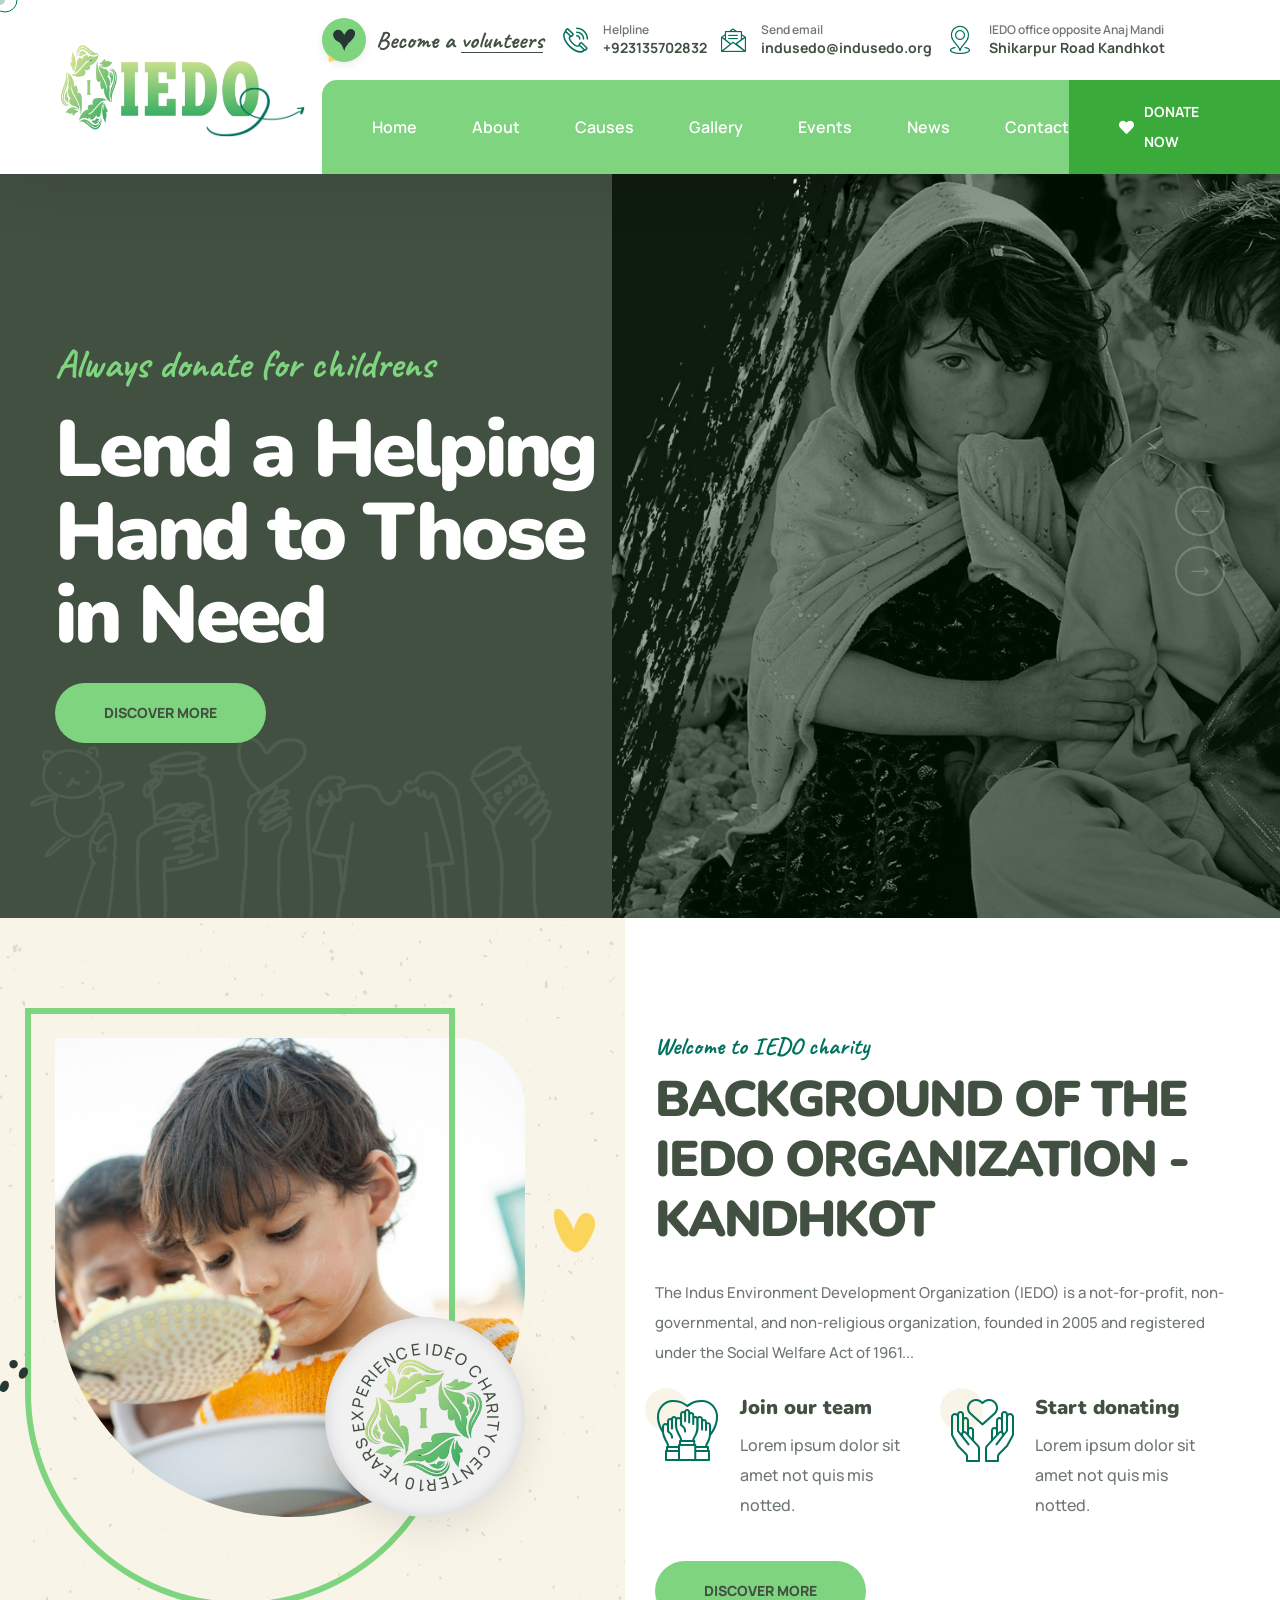
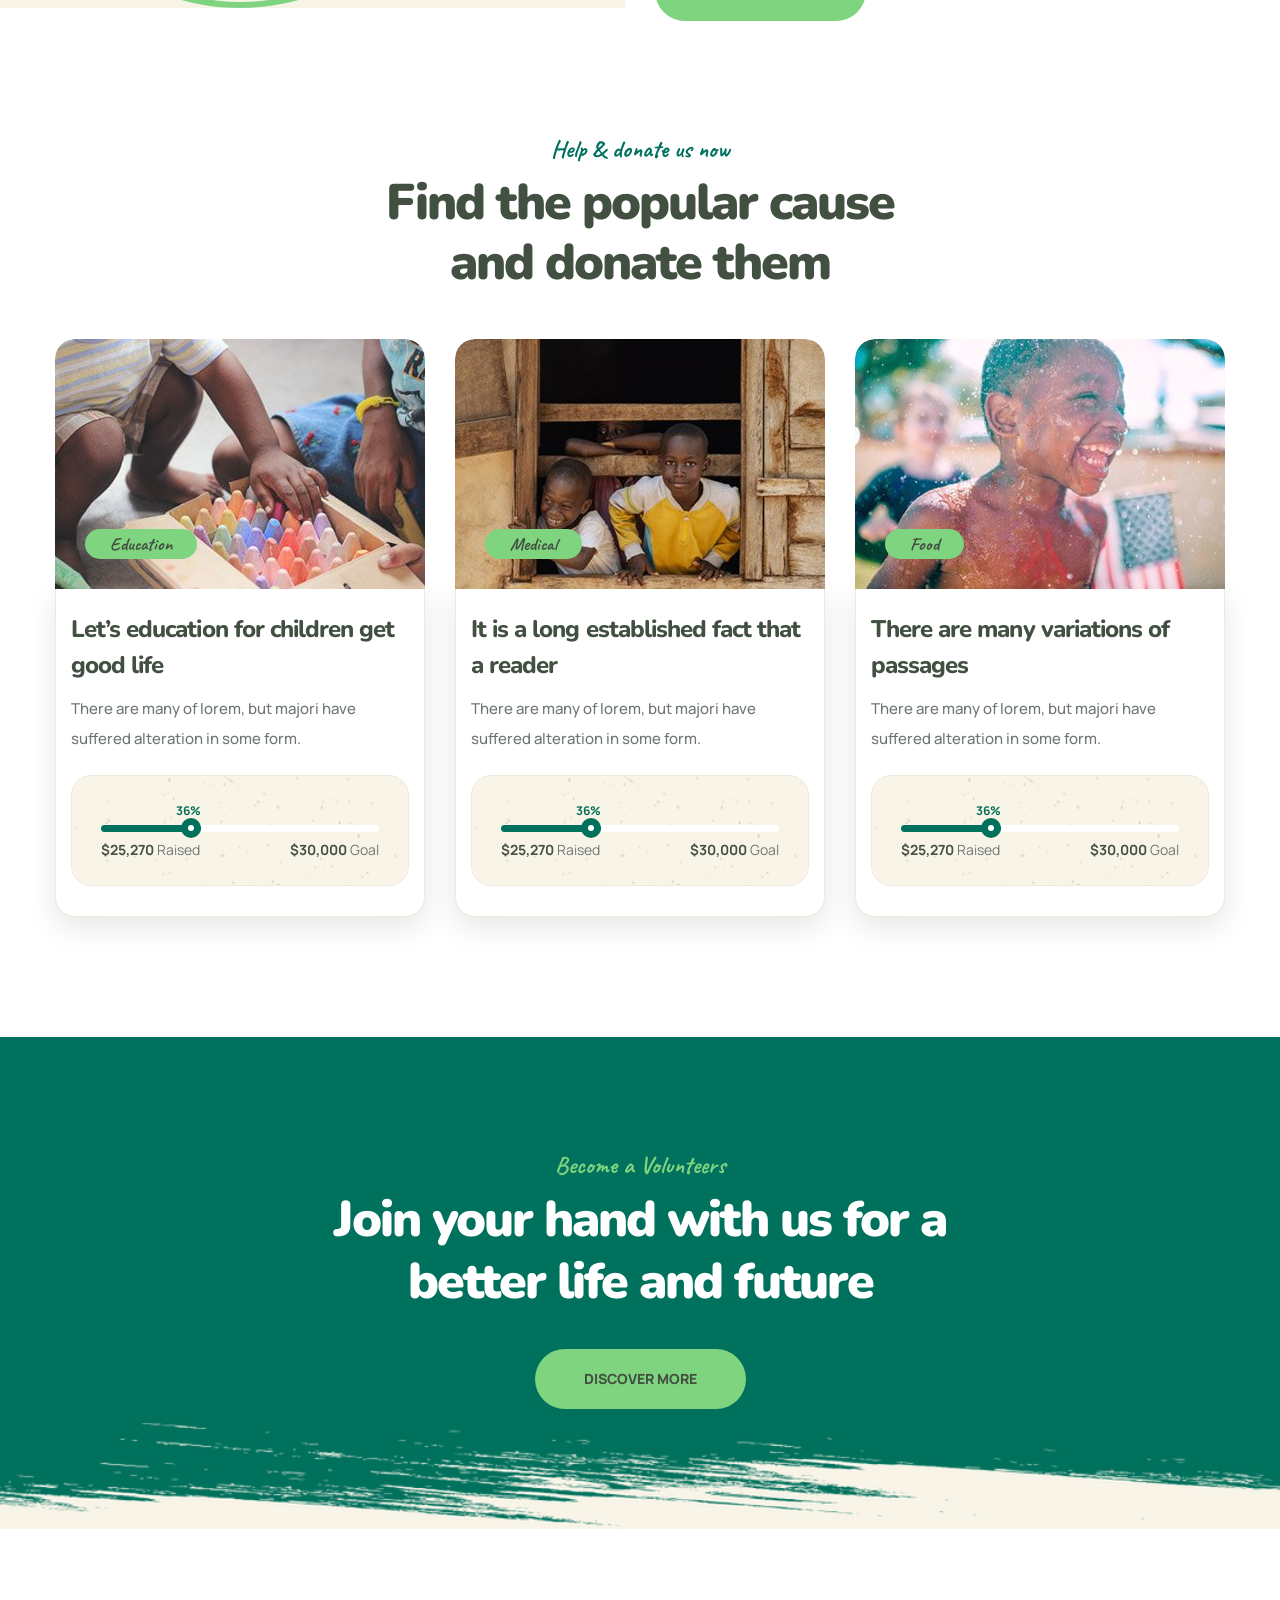
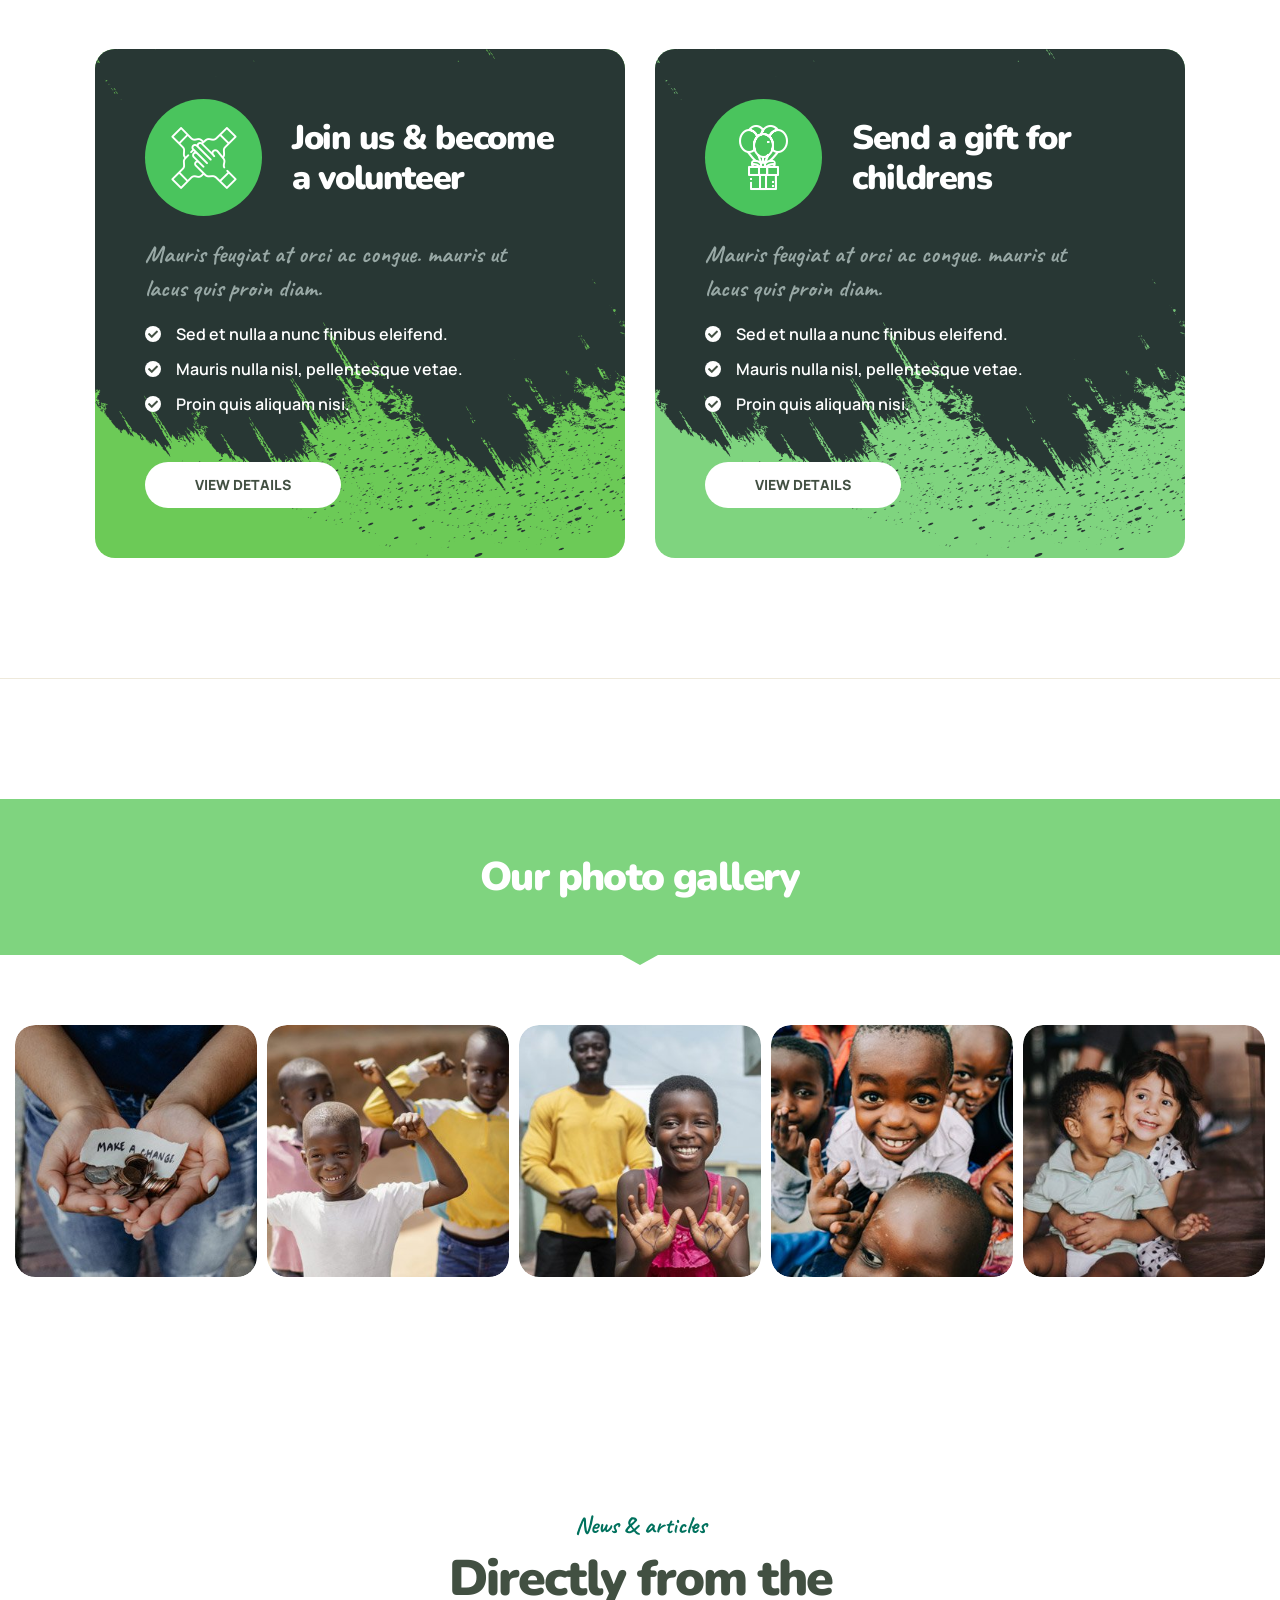
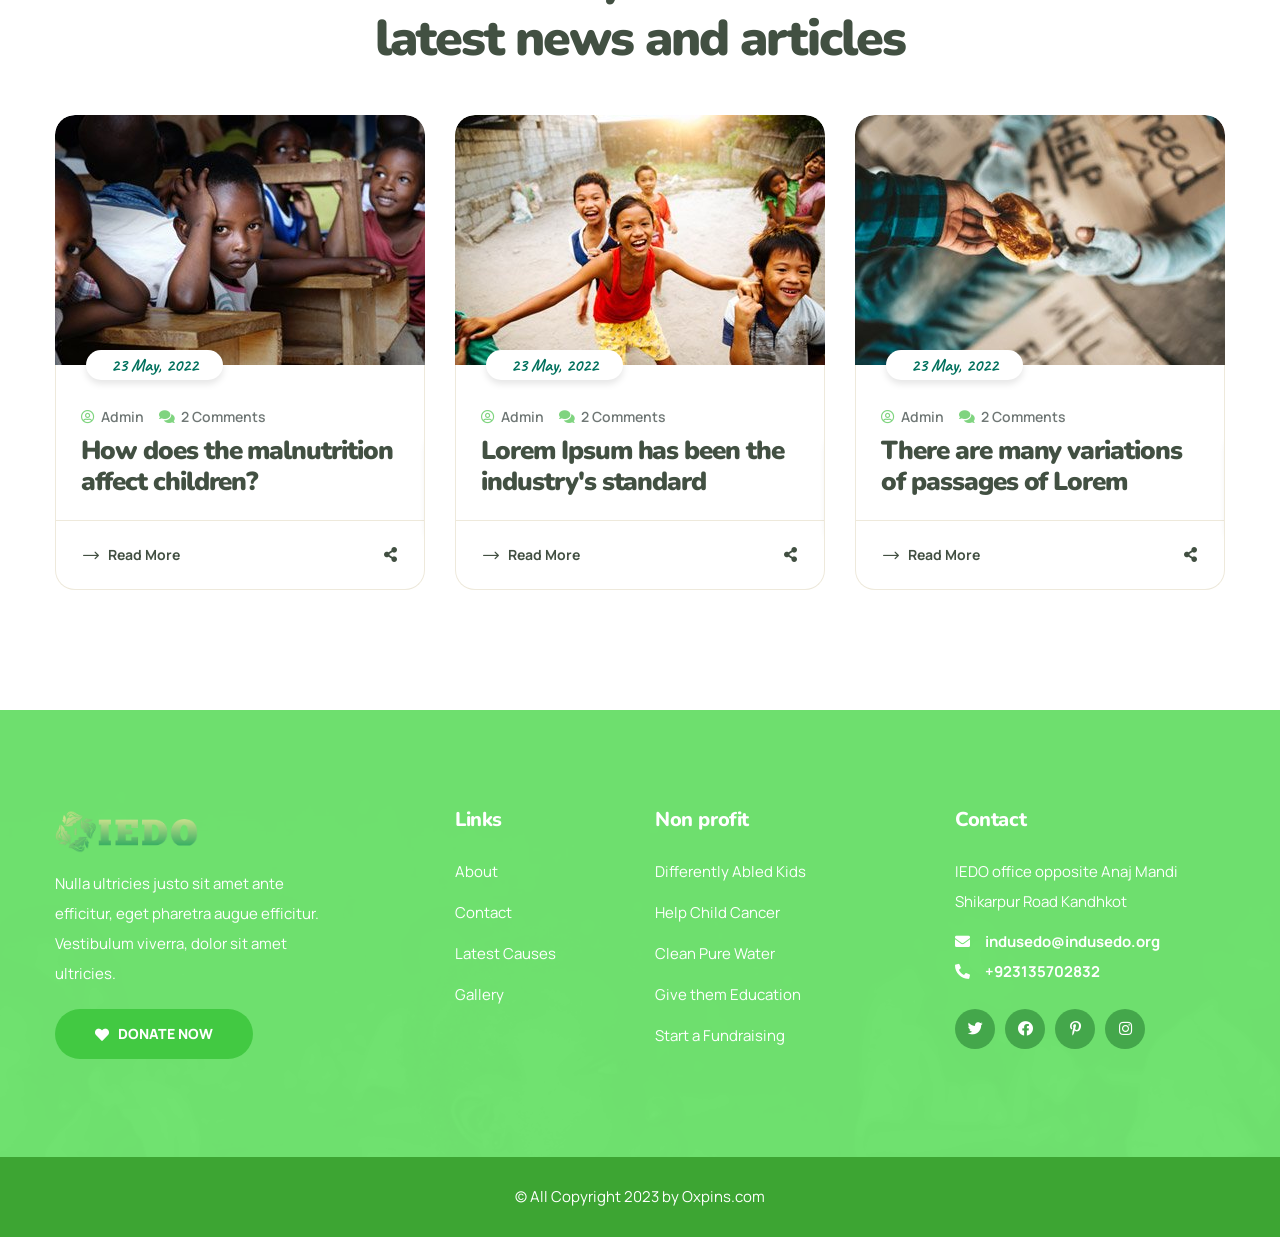
==== index.html @ 6746856f "updated" ====
<!DOCTYPE html>
<html lang="en">

<!-- Added by HTTrack --><meta http-equiv="content-type" content="text/html;charset=utf-8" /><!-- /Added by HTTrack -->
<head>
    <meta charset="UTF-8" />
    <meta name="viewport" content="width=device-width, initial-scale=1.0" />
    <title> IEDO | index</title>
    <!-- favicons Icons -->
    <link rel="apple-touch-icon" sizes="180x180" href="assets/images/favicons/apple-touch-icon.png" />
    <link rel="icon" type="image/png" sizes="32x32" href="assets/images/favicons/favicon-32x32.png" />
    <meta name="description" content="Oxpins HTML 5 Template " />

    <!-- fonts -->
    <link rel="preconnect" href="https://fonts.googleapis.com/">

    <link rel="preconnect" href="https://fonts.gstatic.com/" crossorigin>

    <link
        href="https://fonts.googleapis.com/css2?family=Nunito:ital,wght@0,200;0,300;0,400;0,500;0,600;0,700;0,800;0,900;1,200;1,300;1,400;1,500;1,600;1,700;1,800;1,900&amp;display=swap"
        rel="stylesheet">

    <link href="https://fonts.googleapis.com/css2?family=Manrope:wght@200;300;400;500;600;700;800&amp;display=swap"
        rel="stylesheet">

    <link href="https://fonts.googleapis.com/css2?family=Caveat:wght@400;500;600;700&amp;display=swap" rel="stylesheet">


    <link rel="stylesheet" href="assets/vendors/bootstrap/css/bootstrap.min.css" />
    <link rel="stylesheet" href="assets/vendors/animate/animate.min.css" />
    <link rel="stylesheet" href="assets/vendors/animate/custom-animate.css" />
    <link rel="stylesheet" href="assets/vendors/fontawesome/css/all.min.css" />
    <link rel="stylesheet" href="assets/vendors/jarallax/jarallax.css" />
    <link rel="stylesheet" href="assets/vendors/jquery-magnific-popup/jquery.magnific-popup.css" />
    <link rel="stylesheet" href="assets/vendors/nouislider/nouislider.min.css" />
    <link rel="stylesheet" href="assets/vendors/nouislider/nouislider.pips.css" />
    <link rel="stylesheet" href="assets/vendors/odometer/odometer.min.css" />
    <link rel="stylesheet" href="assets/vendors/swiper/swiper.min.css" />
    <link rel="stylesheet" href="assets/vendors/oxpins-icons/style.css">
    <link rel="stylesheet" href="assets/vendors/tiny-slider/tiny-slider.min.css" />
    <link rel="stylesheet" href="assets/vendors/reey-font/stylesheet.css" />
    <link rel="stylesheet" href="assets/vendors/owl-carousel/owl.carousel.min.css" />
    <link rel="stylesheet" href="assets/vendors/owl-carousel/owl.theme.default.min.css" />
    <link rel="stylesheet" href="assets/vendors/bxslider/jquery.bxslider.css" />
    <link rel="stylesheet" href="assets/vendors/bootstrap-select/css/bootstrap-select.min.css" />
    <link rel="stylesheet" href="assets/vendors/vegas/vegas.min.css" />
    <link rel="stylesheet" href="assets/vendors/jquery-ui/jquery-ui.css" />
    <link rel="stylesheet" href="assets/vendors/timepicker/timePicker.css" />

    <!-- template styles -->
    <link rel="stylesheet" href="assets/css/oxpins.css" />
</head>

<body class="custom-cursor">

    <div class="custom-cursor__cursor"></div>
    <div class="custom-cursor__cursor-two"></div>





    <div class="preloader">
        <div class="preloader__image"></div>
    </div>
    <!-- /.preloader -->


    <div class="page-wrapper">
        <header class="main-header">
            <nav class="main-menu">
                <div class="main-menu__wrapper">
                    <div class="main-menu__wrapper-inner">
                        <div class="main-menu__left">
                            <div class="main-menu__logo">
                                <a href="index.html"><img src="assets/images/logo.png" height="90" width="200" alt=""></a>
                            </div>
                            <div class="main-menu__shape-1 float-bob-x">
                                <img src="assets/images/shapes/main-menu-shape-1.png" width="50" height="50" alt="">
                            </div>
                        </div>
                        <div class="main-menu__right">
                            <div class="main-menu__right-top">
                                <div class="main-menu__right-top-left">
                                    <div class="main-menu__volunteers">
                                        <div class="main-menu__volunteers-icon">
                                            <img src="assets/images/icon/main-menu-heart-icon.png" alt="">
                                        </div>
                                        <div class="main-menu__volunteers-text-box">
                                            <p class="main-menu__volunteers-text"><a href="become-volunteer.html">Become
                                                    a
                                                    <span>volunteers</span></a></p>
                                        </div>
                                    </div>
                                </div>
                                <div class="main-menu__right-top-right">
                                    <div class="main-menu__right-top-address">
                                        <ul class="list-unstyled main-menu__right-top-address-list">
                                            <li>
                                                <div class="icon">
                                                    <span class="icon-phone-call"></span>
                                                </div>
                                                <div class="content">
                                                    <p>Helpline</p>
                                                    <h5><a href="tel:980009630">+923135702832</a></h5>
                                                </div>
                                            </li>
                                            <li>
                                                <div class="icon">
                                                    <span class="icon-message"></span>
                                                </div>
                                                <div class="content">
                                                    <p>Send email</p>
                                                    <h5><a href="mailto:needhelp@company.com">indusedo@indusedo.org</a>
                                                    </h5>
                                                </div>
                                            </li>
                                            <li>
                                                <div class="icon">
                                                    <span class="icon-location"></span>
                                                </div>
                                                <div class="content">
                                                    <p>IEDO office opposite Anaj Mandi</p>
                                                    <h5>Shikarpur Road Kandhkot</h5>
                                                </div>
                                            </li>
                                        </ul>
                                    </div>
                                    <div class="main-menu__right-top-social">
                                        <a href="#"><i class="fab fa-twitter"></i></a>
                                        <a href="#"><i class="fab fa-facebook"></i></a>
                                        <a href="#"><i class="fab fa-pinterest-p"></i></a>
                                        <a href="#"><i class="fab fa-instagram"></i></a>
                                    </div>
                                </div>
                            </div>
                            <div class="main-menu__right-bottom">
                                <div class="main-menu__main-menu-box">
                                    <a href="#" class="mobile-nav__toggler"><i class="fa fa-bars"></i></a>
                                    <ul class="main-menu__list">
                                        <li>
                                            <a href="index.html">Home</a>
                                        </li>

                                         <li>
                                            <a href="about.html">About</a>
                                        </li>

                                        <li>
                                            <a href="donation.html">Causes</a>
                                        </li>
                                        
                                        <li>
                                            <a href="gallery.html">Gallery</a>
                                        </li>


                                         <li>
                                            <a href="events.html">Events</a>
                                        </li>


                                         <li>
                                            <a href="news.html">News</a>
                                        </li>
                                      
                                        <li>
                                            <a href="contact.html">Contact</a>
                                        </li>
                                    </ul>
                                </div>
                                <div class="main-menu__main-menu-content-box">
                                    <div class="main-menu__search-cat-btn-box">
                                        <div class="main-menu__btn-box">
                                            <a href="donate-now.html" class="main-menu__btn"> <span
                                                    class="fa fa-heart"></span> Donate
                                                now</a>
                                        </div>
                                    </div>
                                </div>
                            </div>
                        </div>
                    </div>
                </div>
            </nav>
        </header>

        <div class="stricky-header stricked-menu main-menu">
            <div class="sticky-header__content"></div><!-- /.sticky-header__content -->
        </div><!-- /.stricky-header -->

        <!--Main Slider Start-->
        <section class="main-slider clearfix">
            <div class="swiper-container thm-swiper__slider" data-swiper-options='{"slidesPerView": 1, "loop": true,
                "effect": "fade",
                "pagination": {
                "el": "#main-slider-pagination",
                "type": "bullets",
                "clickable": true
                },
                "navigation": {
                "nextEl": "#main-slider__swiper-button-next",
                "prevEl": "#main-slider__swiper-button-prev"
                },
                "autoplay": {
                "delay": 5000
                }}'>
                <div class="swiper-wrapper">

                    <div class="swiper-slide">
                        <div class="image-layer"
                            style="background-image: url(assets/images/backgrounds/main-slider-1-2.png);"></div>
                        <!-- /.image-layer -->

                        <div class="main-slider-shape-1"
                            style="background-image: url(assets/images/shapes/main-slider-shape-1.png);"></div>
                        <div class="main-slider-shape-2 float-bob-x">
                            <img src="assets/images/shapes/main-slider-shape-2.png" alt="">
                        </div>

                        <div class="container">
                            <div class="row">
                                <div class="col-xl-6 col-lg-8">
                                    <div class="main-slider__content">
                                        <p class="main-slider__sub-title">Always donate for childrens</p>
                                        <h2 class="main-slider__title">Lend a Helping Hand to Those in Need</h2>
                                        <div class="main-slider__btn-box">
                                            <a href="about.html" class="thm-btn main-slider__btn"> Discover more</a>
                                        </div>
                                    </div>
                                </div>
                            </div>
                        </div>
                    </div>
                </div>

                <!-- If we need navigation buttons -->
                <div class="main-slider__nav">
                    <div class="swiper-button-prev" id="main-slider__swiper-button-prev">
    <i class="icon-left-arrow"></i>
</div>

<div class="swiper-button-next" id="main-slider__swiper-button-next">
    <i class="icon-right-arrow"></i>
</div>
                </div>

            </div>
        </section>
        <!--Main Slider End-->

        <!--About One Start-->
        <section class="about-one">
            <div class="about-one__shape-box-1">
                <div class="about-one__shape-1"
                    style="background-image: url(assets/images/shapes/about-one-shape-1.png);"></div>
            </div>
            <div class="container">
                <div class="row">
                    <div class="col-xl-6">
                        <div class="about-one__left">
                            <div class="about-one__img-box wow slideInLeft" data-wow-delay="100ms"
                                data-wow-duration="2500ms">
                                <div class="about-one__img">
                                    <img src="assets/images/about-one-img-1.jpeg" alt="">
                                </div>
                                <div class="about-one__img-border"></div>
                                <div class="about-one__curved-circle-box">
                                    <div class="curved-circle">
                                        <span class="curved-circle--item">
                                            10 YEARS EXPERIENCE IDEO CHARITY CENTER
                                        </span>
                                    </div><!-- /.curved-circle -->
                                    <div class="about-one__curved-circle-icon">
                                        <img src="assets/images/icon/curved-circle-icon.png" alt="">
                                    </div>
                                </div>
                                <div class="about-one__shape-2 zoom-fade">
                                    <img src="assets/images/shapes/about-one-shape-2.png" alt="">
                                </div>
                                <div class="about-one__shape-3 float-bob-y">
                                    <img src="assets/images/shapes/about-one-shape-3.png" alt="">
                                </div>
                                <div class="about-one__shape-4 zoominout">
                                    <img src="assets/images/shapes/about-one-shape-4.png" alt="">
                                </div>
                            </div>
                        </div>
                    </div>
                    <div class="col-xl-6">
                        <div class="about-one__right">
                            <div class="section-title text-left">
                                <span class="section-title__tagline">Welcome to IEDO charity</span>
                                <h2 class="section-title__title">BACKGROUND OF THE IEDO ORGANIZATION - KANDHKOT</h2>
                            </div>
                            <p class="about-one__text">The Indus Environment Development Organization (IEDO) is a not-for-profit, 
                                non-governmental, and non-religious organization, founded in 2005 and registered under the Social Welfare Act of 1961...</p></br>
                            <ul class="list-unstyled about-one__points">
                                <li>
                                    <div class="icon">
                                        <span class="icon-volunteer"></span>
                                    </div>
                                    <div class="text">
                                        <h5><a href="become-volunteer.html">Join our team</a></h5>
                                        <p>Lorem ipsum dolor sit amet not quis mis notted.</p>
                                    </div>
                                </li>
                                <li>
                                    <div class="icon">
                                        <span class="icon-solidarity"></span>
                                    </div>
                                    <div class="text">
                                        <h5><a href="donate-now.html">Start donating</a></h5>
                                        <p>Lorem ipsum dolor sit amet not quis mis notted.</p>
                                    </div>
                                </li>
                            </ul>
                            <a href="about.html" class="thm-btn about-one__btn">Discover More</a>
                        </div>
                    </div>
                </div>
            </div>
        </section>
        <!--About One End-->

        <!--Causes One Start-->
        <section class="causes-one">
            <div class="container">
                <div class="section-title text-center">
                    <span class="section-title__tagline">Help & donate us now</span>
                    <h2 class="section-title__title">Find the popular cause <br> and donate them</h2>
                </div>
                <div class="row">
                    <!--Causes One Single Start-->
                    <div class="col-xl-4 col-lg-4 wow fadeInUp" data-wow-delay="100ms">
                        <div class="causes-one__single">
                            <div class="causes-one__img">
                                <img src="assets/images/resources/causes-1-1.jpg" alt="">
                                <div class="causes-one__cat">
                                    <p>Education</p>
                                </div>
                            </div>
                            <div class="causes-one__content">
                                <h3 class="causes-one__title"><a href="donation-details.html">Let’s education for
                                        children get good life</a>
                                </h3>
                                <p class="causes-one__text">There are many of lorem, but majori have
                                    suffered alteration in some form.</p>
                                <div class="causes-one__progress">
                                    <div class="causes-one__progress-shape"
                                        style="background-image: url(assets/images/shapes/causes-one-progress-shape-1.png);">
                                    </div>
                                    <div class="bar">
                                        <div class="bar-inner count-bar" data-percent="36%">
                                            <div class="count-text">36%</div>
                                        </div>
                                    </div>
                                    <div class="causes-one__goals">
                                        <p><span>$25,270</span> Raised</p>
                                        <p><span>$30,000</span> Goal</p>
                                    </div>
                                </div>
                            </div>
                        </div>
                    </div>
                    <!--Causes One Single End-->
                    <!--Causes One Single Start-->
                    <div class="col-xl-4 col-lg-4 wow fadeInUp" data-wow-delay="200ms">
                        <div class="causes-one__single">
                            <div class="causes-one__img">
                                <img src="assets/images/resources/causes-1-2.jpg" alt="">
                                <div class="causes-one__cat">
                                    <p>Medical</p>
                                </div>
                            </div>
                            <div class="causes-one__content">
                                <h3 class="causes-one__title"><a href="donation-details.html">It is a long established
                                        fact that a reader</a>
                                </h3>
                                <p class="causes-one__text">There are many of lorem, but majori have
                                    suffered alteration in some form.</p>
                                <div class="causes-one__progress">
                                    <div class="causes-one__progress-shape"
                                        style="background-image: url(assets/images/shapes/causes-one-progress-shape-1.png);">
                                    </div>
                                    <div class="bar">
                                        <div class="bar-inner count-bar" data-percent="36%">
                                            <div class="count-text">36%</div>
                                        </div>
                                    </div>
                                    <div class="causes-one__goals">
                                        <p><span>$25,270</span> Raised</p>
                                        <p><span>$30,000</span> Goal</p>
                                    </div>
                                </div>
                            </div>
                        </div>
                    </div>
                    <!--Causes One Single End-->
                    <!--Causes One Single Start-->
                    <div class="col-xl-4 col-lg-4 wow fadeInUp" data-wow-delay="300ms">
                        <div class="causes-one__single">
                            <div class="causes-one__img">
                                <img src="assets/images/resources/causes-1-3.jpg" alt="">
                                <div class="causes-one__cat">
                                    <p>Food</p>
                                </div>
                            </div>
                            <div class="causes-one__content">
                                <h3 class="causes-one__title"><a href="donation-details.html">There are many variations
                                        of passages</a>
                                </h3>
                                <p class="causes-one__text">There are many of lorem, but majori have
                                    suffered alteration in some form.</p>
                                <div class="causes-one__progress">
                                    <div class="causes-one__progress-shape"
                                        style="background-image: url(assets/images/shapes/causes-one-progress-shape-1.png);">
                                    </div>
                                    <div class="bar">
                                        <div class="bar-inner count-bar" data-percent="36%">
                                            <div class="count-text">36%</div>
                                        </div>
                                    </div>
                                    <div class="causes-one__goals">
                                        <p><span>$25,270</span> Raised</p>
                                        <p><span>$30,000</span> Goal</p>
                                    </div>
                                </div>
                            </div>
                        </div>
                    </div>
                    <!--Causes One Single End-->
                </div>
            </div>
        </section>
        <!--Causes One End-->

        <!--Become Volunteer One Start-->
        <section class="become-volunteer-one">
            <div class="become-volunteer-one__bg-box">
                <div class="become-volunteer-one__bg jarallax" data-jarallax data-speed="0.2" data-imgPosition="50% 0%"
                    style="background-image: url(assets/images/backgrounds/become-volunteer-one-bg.jpg);"></div>
            </div>
            <div class="become-volunteer-one__shape-1"
                style="background-image: url(assets/images/shapes/become-volunteer-shape-1.png);"></div>
            <div class="container">
                <div class="become-volunteer-one__inner">
                    <p class="become-volunteer-one__sub-title">Become a Volunteers</p>
                    <h3 class="become-volunteer-one__title">Join your hand with us for a <br> better life and future
                    </h3>
                    <div class="become-volunteer-one__btn-box">
                        <a href="become-volunteer.html" class="thm-btn become-volunteer-one__btn">Discover More</a>
                    </div>
                </div>
            </div>
        </section>
        <!--Become Volunteer One End-->

        <!--Feature One Start-->
        <section class="feature-one">
            <div class="container">
                <div class="row">
                    <div class="col-xl-6 col-lg-6  wow slideInLeft" data-wow-delay="100ms" data-wow-duration="2500ms">
                        <div class="feature-one__single">
                            <div class="feature-one__single-bg"
                                style="background-image: url(assets/images/shapes/feature-one-shape-1.png);"></div>
                            <div class="feature-one__top">
                                <div class="feature-one__top-inner">
                                    <div class="feature-one__top-icon">
                                        <span class="icon-help"></span>
                                    </div>
                                    <div class="feature-one__top-title-box">
                                        <h3 class="feature-one__top-title"><a href="become-volunteer.html">Join us &
                                                become <br> a
                                                volunteer</a></h3>
                                    </div>
                                </div>
                            </div>
                            <p class="feature-one__text">Mauris feugiat at orci ac congue. mauris ut <br> lacus quis
                                proin
                                diam.</p>
                            <ul class="list-unstyled feature-one__point">
                                <li>
                                    <div class="icon">
                                        <span class="fa fa-check"></span>
                                    </div>
                                    <div class="text">
                                        <p>Sed et nulla a nunc finibus eleifend.</p>
                                    </div>
                                </li>
                                <li>
                                    <div class="icon">
                                        <span class="fa fa-check"></span>
                                    </div>
                                    <div class="text">
                                        <p>Mauris nulla nisl, pellentesque vetae.</p>
                                    </div>
                                </li>
                                <li>
                                    <div class="icon">
                                        <span class="fa fa-check"></span>
                                    </div>
                                    <div class="text">
                                        <p>Proin quis aliquam nisi.</p>
                                    </div>
                                </li>
                            </ul>
                            <a href="become-volunteer.html" class="thm-btn feature-one__btn">View details</a>
                        </div>
                    </div>
                    <div class="col-xl-6 col-lg-6  wow slideInRight" data-wow-delay="100ms" data-wow-duration="2500ms">
                        <div class="feature-one__single feature-one__single--two">
                            <div class="feature-one__single-bg"
                                style="background-image: url(assets/images/shapes/feature-one-shape-1.png);"></div>
                            <div class="feature-one__top">
                                <div class="feature-one__top-inner">
                                    <div class="feature-one__top-icon feature-one__top-icon--two">
                                        <span class="icon-gift-box"></span>
                                    </div>
                                    <div class="feature-one__top-title-box">
                                        <h3 class="feature-one__top-title"><a href="about.html">Send
                                                a gift for <br>
                                                childrens</a></h3>
                                    </div>
                                </div>
                            </div>
                            <p class="feature-one__text">Mauris feugiat at orci ac congue. mauris ut <br> lacus quis
                                proin
                                diam.</p>
                            <ul class="list-unstyled feature-one__point">
                                <li>
                                    <div class="icon">
                                        <span class="fa fa-check"></span>
                                    </div>
                                    <div class="text">
                                        <p>Sed et nulla a nunc finibus eleifend.</p>
                                    </div>
                                </li>
                                <li>
                                    <div class="icon">
                                        <span class="fa fa-check"></span>
                                    </div>
                                    <div class="text">
                                        <p>Mauris nulla nisl, pellentesque vetae.</p>
                                    </div>
                                </li>
                                <li>
                                    <div class="icon">
                                        <span class="fa fa-check"></span>
                                    </div>
                                    <div class="text">
                                        <p>Proin quis aliquam nisi.</p>
                                    </div>
                                </li>
                            </ul>
                            <a href="about.html" class="thm-btn feature-one__btn">View details</a>
                        </div>
                    </div>
                </div>
            </div>
        </section>
        <!--Feature One End-->

        <!--Brand One Start-->
        <section class="brand-one">
            <div class="container">
                <div class="thm-swiper__slider swiper-container" data-swiper-options='{"spaceBetween": 100, "slidesPerView": 5, "autoplay": { "delay": 5000 }, "breakpoints": {
                            "0": {
                                "spaceBetween": 30,
                                "slidesPerView": 2
                            },
                            "375": {
                                "spaceBetween": 30,
                                "slidesPerView": 2
                            },
                            "575": {
                                "spaceBetween": 30,
                                "slidesPerView": 3
                            },
                            "767": {
                                "spaceBetween": 50,
                                "slidesPerView": 4
                            },
                            "991": {
                                "spaceBetween": 50,
                                "slidesPerView": 5
                            },
                            "1199": {
                                "spaceBetween": 100,
                                "slidesPerView": 6
                            }
                        }}'>
                    <div class="swiper-wrapper">
                        <div class="swiper-slide">
                            <img src="https://indusedo.org/wp-content/uploads/2025/02/1.jpg" alt="">
                        </div><!-- /.swiper-slide -->
                        <div class="swiper-slide">
                            <img src="https://indusedo.org/wp-content/uploads/2025/02/2.jpg" alt="">
                        </div><!-- /.swiper-slide -->
                        <div class="swiper-slide">
                            <img src="https://indusedo.org/wp-content/uploads/2025/02/3.jpg" alt="">
                        </div><!-- /.swiper-slide -->
                        <div class="swiper-slide">
                            <img src="https://indusedo.org/wp-content/uploads/2025/02/4.jpg" alt="">
                        </div><!-- /.swiper-slide -->
                        <div class="swiper-slide">
                            <img src="https://indusedo.org/wp-content/uploads/2025/02/5.jpg" alt="">
                        </div><!-- /.swiper-slide -->
                    </div>
                </div>
            </div>
        </section>
        <!--Brand One End--->


        <!--Gallery One Start-->
        <section class="gallery-one">
            <div class="gallery-one__top">
                <h3 class="gallery-one__top-title">Our photo gallery</h3>
            </div>
            <div class="gallery-one__bottom">
                <div class="gallery-one__container">
                    <ul class="list-unstyled gallery-one__list">
                        <li class="gallery-one__single wow fadeInUp" data-wow-delay="100ms">
                            <div class="gallery-one__img">
                                <img src="assets/images/gallery/gallery-1-1.jpg" alt="">
                                <a href="assets/images/gallery/gallery-1-1.jpg" class="img-popup"></a>
                                <div class="gallery-one__content">
                                    <!-- /.img-popup -->
                                    <p class="gallery-one__sub-title">Charity</p>
                                    <h5 class="gallery-one__title"><a href="gallery.html">Education</a></h5>
                                </div>
                            </div>
                        </li>
                        <li class="gallery-one__single wow fadeInUp" data-wow-delay="200ms">
                            <div class="gallery-one__img">
                                <img src="assets/images/gallery/gallery-1-2.jpg" alt="">
                                <a href="assets/images/gallery/gallery-1-2.jpg" class="img-popup"></a>
                                <div class="gallery-one__content">
                                    <!-- /.img-popup -->
                                    <p class="gallery-one__sub-title">Charity</p>
                                    <h5 class="gallery-one__title"><a href="gallery.html">Education</a></h5>
                                </div>
                            </div>
                        </li>
                        <li class="gallery-one__single wow fadeInUp" data-wow-delay="300ms">
                            <div class="gallery-one__img">
                                <img src="assets/images/gallery/gallery-1-3.jpg" alt="">
                                <a href="assets/images/gallery/gallery-1-3.jpg" class="img-popup"></a>
                                <div class="gallery-one__content">
                                    <!-- /.img-popup -->
                                    <p class="gallery-one__sub-title">Charity</p>
                                    <h5 class="gallery-one__title"><a href="gallery.html">Education</a></h5>
                                </div>
                            </div>
                        </li>
                        <li class="gallery-one__single wow fadeInUp" data-wow-delay="400ms">
                            <div class="gallery-one__img">
                                <img src="assets/images/gallery/gallery-1-4.jpg" alt="">
                                <a href="assets/images/gallery/gallery-1-4.jpg" class="img-popup"></a>
                                <div class="gallery-one__content">
                                    <!-- /.img-popup -->
                                    <p class="gallery-one__sub-title">Charity</p>
                                    <h5 class="gallery-one__title"><a href="gallery.html">Education</a></h5>
                                </div>
                            </div>
                        </li>
                        <li class="gallery-one__single wow fadeInUp" data-wow-delay="500ms">
                            <div class="gallery-one__img">
                                <img src="assets/images/gallery/gallery-1-5.jpg" alt="">
                                <a href="assets/images/gallery/gallery-1-5.jpg" class="img-popup"></a>
                                <div class="gallery-one__content">
                                    <!-- /.img-popup -->
                                    <p class="gallery-one__sub-title">Charity</p>
                                    <h5 class="gallery-one__title"><a href="gallery.html">Education</a></h5>
                                </div>
                            </div>
                        </li>
                    </ul>
                </div>
            </div>
        </section>
        <!--Gallery One End-->


        <!--News One Start-->
        <section class="news-one">
            <div class="container">
                <div class="section-title text-center">
                    <span class="section-title__tagline">News & articles</span>
                    <h2 class="section-title__title">Directly from the <br> latest news and articles
                    </h2>
                </div>
                <div class="row">
                    <!--News One Single Start-->
                    <div class="col-xl-4 col-lg-4 wow fadeInUp" data-wow-delay="100ms">
                        <div class="news-one__single">
                            <div class="news-one__img">
                                <img src="assets/images/blog/news-1-1.jpg" alt="">
                            </div>
                            <div class="news-one__content-box">
                                <div class="news-one__content-inner">
                                    <div class="news-one__content">
                                        <ul class="list-unstyled news-one__meta">
                                            <li><a href="news-details.html"><i class="far fa-user-circle"></i> Admin</a>
                                            </li>
                                            <li><a href="news-details.html"><i class="fas fa-comments"></i> 2
                                                    Comments</a>
                                            </li>
                                        </ul>
                                        <h3 class="news-one__title"><a href="news-details.html">How does the
                                                malnutrition
                                                affect children?</a></h3>
                                    </div>
                                    <div class="news-one__bottom">
                                        <div class="news-one__read-more">
                                            <a href="news-details.html"> <span class="icon-right-arrow"></span> Read
                                                More</a>
                                        </div>
                                        <div class="news-one__share">
                                            <a href="#"><i class="fas fa-share-alt"></i></a>
                                        </div>
                                    </div>
                                    <div class="news-one__social-box">
                                        <ul class="list-unstyled news-one__social">
                                            <li><a href="#"><i class="fab fa-facebook-f"></i></a></li>
                                            <li><a href="#"><i class="fab fa-twitter"></i></a></li>
                                            <li><a href="#"><i class="fab fa-dribbble"></i></a></li>
                                        </ul>
                                    </div>
                                </div>
                                <div class="news-one__date">
                                    <p>23 May, 2022</p>
                                </div>
                            </div>
                        </div>
                    </div>
                    <!--News One Single End-->
                    <!--News One Single Start-->
                    <div class="col-xl-4 col-lg-4 wow fadeInUp" data-wow-delay="200ms">
                        <div class="news-one__single">
                            <div class="news-one__img">
                                <img src="assets/images/blog/news-1-2.jpg" alt="">
                            </div>
                            <div class="news-one__content-box">
                                <div class="news-one__content-inner">
                                    <div class="news-one__content">
                                        <ul class="list-unstyled news-one__meta">
                                            <li><a href="news-details.html"><i class="far fa-user-circle"></i> Admin</a>
                                            </li>
                                            <li><a href="news-details.html"><i class="fas fa-comments"></i> 2
                                                    Comments</a>
                                            </li>
                                        </ul>
                                        <h3 class="news-one__title"><a href="news-details.html">Lorem Ipsum has been the
                                                industry's standard</a></h3>
                                    </div>
                                    <div class="news-one__bottom">
                                        <div class="news-one__read-more">
                                            <a href="news-details.html"> <span class="icon-right-arrow"></span> Read
                                                More</a>
                                        </div>
                                        <div class="news-one__share">
                                            <a href="#"><i class="fas fa-share-alt"></i></a>
                                        </div>
                                    </div>
                                    <div class="news-one__social-box">
                                        <ul class="list-unstyled news-one__social">
                                            <li><a href="#"><i class="fab fa-facebook-f"></i></a></li>
                                            <li><a href="#"><i class="fab fa-twitter"></i></a></li>
                                            <li><a href="#"><i class="fab fa-dribbble"></i></a></li>
                                        </ul>
                                    </div>
                                </div>
                                <div class="news-one__date">
                                    <p>23 May, 2022</p>
                                </div>
                            </div>
                        </div>
                    </div>
                    <!--News One Single End-->
                    <!--News One Single Start-->
                    <div class="col-xl-4 col-lg-4 wow fadeInUp" data-wow-delay="300ms">
                        <div class="news-one__single">
                            <div class="news-one__img">
                                <img src="assets/images/blog/news-1-3.jpg" alt="">
                            </div>
                            <div class="news-one__content-box">
                                <div class="news-one__content-inner">
                                    <div class="news-one__content">
                                        <ul class="list-unstyled news-one__meta">
                                            <li><a href="news-details.html"><i class="far fa-user-circle"></i> Admin</a>
                                            </li>
                                            <li><a href="news-details.html"><i class="fas fa-comments"></i> 2
                                                    Comments</a>
                                            </li>
                                        </ul>
                                        <h3 class="news-one__title"><a href="news-details.html">There are many
                                                variations of passages of Lorem</a></h3>
                                    </div>
                                    <div class="news-one__bottom">
                                        <div class="news-one__read-more">
                                            <a href="news-details.html"> <span class="icon-right-arrow"></span> Read
                                                More</a>
                                        </div>
                                        <div class="news-one__share">
                                            <a href="#"><i class="fas fa-share-alt"></i></a>
                                        </div>
                                    </div>
                                    <div class="news-one__social-box">
                                        <ul class="list-unstyled news-one__social">
                                            <li><a href="#"><i class="fab fa-facebook-f"></i></a></li>
                                            <li><a href="#"><i class="fab fa-twitter"></i></a></li>
                                            <li><a href="#"><i class="fab fa-dribbble"></i></a></li>
                                        </ul>
                                    </div>
                                </div>
                                <div class="news-one__date">
                                    <p>23 May, 2022</p>
                                </div>
                            </div>
                        </div>
                    </div>
                    <!--News One Single End-->
                </div>
            </div>
        </section>
        <!--News One End-->

        <!--Site Footer Start-->
        <footer class="site-footer">
            <div class="site-footer-bg" style="background-image: url(assets/images/backgrounds/site-footer-bg.jpg);">
            </div>
            <div class="site-footer__top">
                <div class="container">
                    <div class="row">
                        <div class="col-xl-4 col-lg-6 col-md-6 wow fadeInUp" data-wow-delay="100ms">
                            <div class="footer-widget__column footer-widget__about">
                                <div class="footer-widget__about-logo">
                                    <a href="index.html"><img src="assets/images/logo.png" width="143" alt=""></a>
                                </div>
                                <div class="footer-widget__about-text-box">
                                    <p class="footer-widget__about-text">Nulla ultricies justo sit amet ante efficitur,
                                        eget pharetra augue efficitur. Vestibulum viverra, dolor sit amet ultricies.</p>
                                </div>
                                <div class="footer-widget__btn">
                                    <a href="donate-now.html"> <span class="fa fa-heart"></span>Donate now</a>
                                </div>
                            </div>
                        </div>
                        <div class="col-xl-2 col-lg-6 col-md-6 wow fadeInUp" data-wow-delay="200ms">
                            <div class="footer-widget__column footer-widget__links clearfix">
                                <h3 class="footer-widget__title">Links</h3>
                                <ul class="footer-widget__links-list list-unstyled clearfix">
                                    <li><a href="about.html">About</a></li>
                                    <li><a href="contact.html">Contact</a></li>
                                    <li><a href="donation.html">Latest Causes</a></li>
                                    <li><a href="gallery.html">Gallery</a></li>
                                </ul>
                            </div>
                        </div>
                        <div class="col-xl-2 col-lg-6 col-md-6 wow fadeInUp" data-wow-delay="300ms">
                            <div class="footer-widget__column footer-widget__non-profit clearfix">
                                <h3 class="footer-widget__title">Non profit</h3>
                                <ul class="footer-widget__non-profit-list list-unstyled clearfix">
                                    <li><a href="donation-details.html">Differently Abled Kids</a></li>
                                    <li><a href="donation-details.html">Help Child Cancer</a></li>
                                    <li><a href="donation-details.html">Clean Pure Water</a></li>
                                    <li><a href="donation-details.html">Give them Education</a></li>
                                    <li><a href="donation-details.html">Start a Fundraising</a></li>
                                </ul>
                            </div>
                        </div>
                        <div class="col-xl-4 col-lg-6 col-md-6 wow fadeInUp" data-wow-delay="400ms">
                            <div class="footer-widget__column footer-widget__contact">
                                <h3 class="footer-widget__title">Contact</h3>
                                <p class="footer-widget__contact-text">IEDO office opposite Anaj Mandi<br> 
                                    Shikarpur Road Kandhkot
                                </p>
                                <ul class="list-unstyled footer-widget__contact-list">
                                    <li>
                                        <div class="icon">
                                            <i class="fa fa-envelope"></i>
                                        </div>
                                        <div class="text">
                                            <p><a href="mailto:needhelp@company.com ">indusedo@indusedo.org</a></p>
                                        </div>
                                    </li>
                                    <li>
                                        <div class="icon">
                                            <i class="fas fa-phone-alt"></i>
                                        </div>
                                        <div class="text">
                                            <p><a href="tel:980009630">+923135702832</a></p>
                                        </div>
                                    </li>
                                </ul>
                                <div class="site-footer__social">
                                    <a href="#"><i class="fab fa-twitter"></i></a>
                                    <a href="#"><i class="fab fa-facebook"></i></a>
                                    <a href="#"><i class="fab fa-pinterest-p"></i></a>
                                    <a href="#"><i class="fab fa-instagram"></i></a>
                                </div>
                            </div>
                        </div>
                    </div>
                </div>
            </div>
            <div class="site-footer__bottom">
                <div class="container">
                    <div class="row">
                        <div class="col-xl-12">
                            <div class="site-footer__bottom-inner">
                                <p class="site-footer__bottom-text">© All Copyright 2023 by <a href="#">Oxpins.com</a>
                                </p>
                            </div>
                        </div>
                    </div>
                </div>
            </div>
        </footer>
        <!--Site Footer End-->


    </div><!-- /.page-wrapper -->


    <div class="mobile-nav__wrapper">
        <div class="mobile-nav__overlay mobile-nav__toggler"></div>
        <!-- /.mobile-nav__overlay -->
        <div class="mobile-nav__content">
            <span class="mobile-nav__close mobile-nav__toggler"><i class="fa fa-times"></i></span>
            
            <!-- /.logo-box -->
            <div class="mobile-nav__container"></div>
            <!-- /.mobile-nav__container -->

            <ul class="mobile-nav__contact list-unstyled">
                <li>
                    <i class="fa fa-envelope"></i>
                    <a href="mailto:needhelp@packageName__.com">needhelp@oxpins.com</a>
                </li>
                <li>
                    <i class="fa fa-phone-alt"></i>
                    <a href="tel:666-888-0000">666 888 0000</a>
                </li>
            </ul><!-- /.mobile-nav__contact -->
            <div class="mobile-nav__top">
                <div class="mobile-nav__social">
                    <a href="#" class="fab fa-twitter"></a>
                    <a href="#" class="fab fa-facebook-square"></a>
                    <a href="#" class="fab fa-pinterest-p"></a>
                    <a href="#" class="fab fa-instagram"></a>
                </div><!-- /.mobile-nav__social -->
            </div><!-- /.mobile-nav__top -->



        </div>
        <!-- /.mobile-nav__content -->
    </div>
    <!-- /.mobile-nav__wrapper -->

    <div class="search-popup">
        <div class="search-popup__overlay search-toggler"></div>
        <!-- /.search-popup__overlay -->
        <div class="search-popup__content">
            <form action="#">
                <label for="search" class="sr-only">search here</label><!-- /.sr-only -->
                <input type="text" id="search" placeholder="Search Here..." />
                <button type="submit" aria-label="search submit" class="thm-btn">
                    <i class="icon-magnifying-glass"></i>
                </button>
            </form>
        </div>
        <!-- /.search-popup__content -->
    </div>
    <!-- /.search-popup -->

    <a href="#" data-target="html" class="scroll-to-target scroll-to-top"><i class="icon-up-arrow"></i></a>


    <script src="assets/vendors/jquery/jquery-3.6.0.min.js"></script>
    <script src="assets/vendors/bootstrap/js/bootstrap.bundle.min.js"></script>
    <script src="assets/vendors/jarallax/jarallax.min.js"></script>
    <script src="assets/vendors/jquery-ajaxchimp/jquery.ajaxchimp.min.js"></script>
    <script src="assets/vendors/jquery-appear/jquery.appear.min.js"></script>
    <script src="assets/vendors/jquery-circle-progress/jquery.circle-progress.min.js"></script>
    <script src="assets/vendors/jquery-magnific-popup/jquery.magnific-popup.min.js"></script>
    <script src="assets/vendors/jquery-validate/jquery.validate.min.js"></script>
    <script src="assets/vendors/nouislider/nouislider.min.js"></script>
    <script src="assets/vendors/odometer/odometer.min.js"></script>
    <script src="assets/vendors/swiper/swiper.min.js"></script>
    <script src="assets/vendors/tiny-slider/tiny-slider.min.js"></script>
    <script src="assets/vendors/wnumb/wNumb.min.js"></script>
    <script src="assets/vendors/wow/wow.js"></script>
    <script src="assets/vendors/isotope/isotope.js"></script>
    <script src="assets/vendors/countdown/countdown.min.js"></script>
    <script src="assets/vendors/owl-carousel/owl.carousel.min.js"></script>
    <script src="assets/vendors/bxslider/jquery.bxslider.min.js"></script>
    <script src="assets/vendors/bootstrap-select/js/bootstrap-select.min.js"></script>
    <script src="assets/vendors/vegas/vegas.min.js"></script>
    <script src="assets/vendors/jquery-ui/jquery-ui.js"></script>
    <script src="assets/vendors/timepicker/timePicker.js"></script>
    <script src="assets/vendors/circleType/jquery.circleType.js"></script>
    <script src="assets/vendors/circleType/jquery.lettering.min.js"></script>




    <!-- template js -->
    <script src="assets/js/oxpins.js"></script>
</body>

</html>
---- assets/vendors/nouislider/nouislider.min.css ----
/*! nouislider - 14.1.1 - 12/15/2019 */
.noUi-target,.noUi-target *{-webkit-touch-callout:none;-webkit-tap-highlight-color:transparent;-webkit-user-select:none;-ms-touch-action:none;touch-action:none;-ms-user-select:none;-moz-user-select:none;user-select:none;-moz-box-sizing:border-box;box-sizing:border-box}.noUi-target{position:relative}.noUi-base,.noUi-connects{width:100%;height:100%;position:relative;z-index:1}.noUi-connects{overflow:hidden;z-index:0}.noUi-connect,.noUi-origin{will-change:transform;position:absolute;z-index:1;top:0;right:0;-ms-transform-origin:0 0;-webkit-transform-origin:0 0;-webkit-transform-style:preserve-3d;transform-origin:0 0;transform-style:flat}.noUi-connect{height:100%;width:100%}.noUi-origin{height:10%;width:10%}.noUi-txt-dir-rtl.noUi-horizontal .noUi-origin{left:0;right:auto}.noUi-vertical .noUi-origin{width:0}.noUi-horizontal .noUi-origin{height:0}.noUi-handle{-webkit-backface-visibility:hidden;backface-visibility:hidden;position:absolute}.noUi-touch-area{height:100%;width:100%}.noUi-state-tap .noUi-connect,.noUi-state-tap .noUi-origin{-webkit-transition:transform .3s;transition:transform .3s}.noUi-state-drag *{cursor:inherit!important}.noUi-horizontal{height:18px}.noUi-horizontal .noUi-handle{width:34px;height:28px;right:-17px;top:-6px}.noUi-vertical{width:18px}.noUi-vertical .noUi-handle{width:28px;height:34px;right:-6px;top:-17px}.noUi-txt-dir-rtl.noUi-horizontal .noUi-handle{left:-17px;right:auto}.noUi-target{background:#FAFAFA;border-radius:4px;border:1px solid #D3D3D3;box-shadow:inset 0 1px 1px #F0F0F0,0 3px 6px -5px #BBB}.noUi-connects{border-radius:3px}.noUi-connect{background:#3FB8AF}.noUi-draggable{cursor:ew-resize}.noUi-vertical .noUi-draggable{cursor:ns-resize}.noUi-handle{border:1px solid #D9D9D9;border-radius:3px;background:#FFF;cursor:default;box-shadow:inset 0 0 1px #FFF,inset 0 1px 7px #EBEBEB,0 3px 6px -3px #BBB}.noUi-active{box-shadow:inset 0 0 1px #FFF,inset 0 1px 7px #DDD,0 3px 6px -3px #BBB}.noUi-handle:after,.noUi-handle:before{content:"";display:block;position:absolute;height:14px;width:1px;background:#E8E7E6;left:14px;top:6px}.noUi-handle:after{left:17px}.noUi-vertical .noUi-handle:after,.noUi-vertical .noUi-handle:before{width:14px;height:1px;left:6px;top:14px}.noUi-vertical .noUi-handle:after{top:17px}[disabled] .noUi-connect{background:#B8B8B8}[disabled] .noUi-handle,[disabled].noUi-handle,[disabled].noUi-target{cursor:not-allowed}.noUi-pips,.noUi-pips *{-moz-box-sizing:border-box;box-sizing:border-box}.noUi-pips{position:absolute;color:#999}.noUi-value{position:absolute;white-space:nowrap;text-align:center}.noUi-value-sub{color:#ccc;font-size:10px}.noUi-marker{position:absolute;background:#CCC}.noUi-marker-sub{background:#AAA}.noUi-marker-large{background:#AAA}.noUi-pips-horizontal{padding:10px 0;height:80px;top:100%;left:0;width:100%}.noUi-value-horizontal{-webkit-transform:translate(-50%,50%);transform:translate(-50%,50%)}.noUi-rtl .noUi-value-horizontal{-webkit-transform:translate(50%,50%);transform:translate(50%,50%)}.noUi-marker-horizontal.noUi-marker{margin-left:-1px;width:2px;height:5px}.noUi-marker-horizontal.noUi-marker-sub{height:10px}.noUi-marker-horizontal.noUi-marker-large{height:15px}.noUi-pips-vertical{padding:0 10px;height:100%;top:0;left:100%}.noUi-value-vertical{-webkit-transform:translate(0,-50%);transform:translate(0,-50%);padding-left:25px}.noUi-rtl .noUi-value-vertical{-webkit-transform:translate(0,50%);transform:translate(0,50%)}.noUi-marker-vertical.noUi-marker{width:5px;height:2px;margin-top:-1px}.noUi-marker-vertical.noUi-marker-sub{width:10px}.noUi-marker-vertical.noUi-marker-large{width:15px}.noUi-tooltip{display:block;position:absolute;border:1px solid #D9D9D9;border-radius:3px;background:#fff;color:#000;padding:5px;text-align:center;white-space:nowrap}.noUi-horizontal .noUi-tooltip{-webkit-transform:translate(-50%,0);transform:translate(-50%,0);left:50%;bottom:120%}.noUi-vertical .noUi-tooltip{-webkit-transform:translate(0,-50%);transform:translate(0,-50%);top:50%;right:120%}
---- assets/vendors/nouislider/nouislider.pips.css ----
/* Base;
 *
 */
.noUi-pips,
.noUi-pips * {
-moz-box-sizing: border-box;
	box-sizing: border-box;
}
.noUi-pips {
	position: absolute;
	font: 400 12px Arial;
	color: #999;
}

/* Values;
 *
 */
.noUi-value {
	width: 40px;
	position: absolute;
	text-align: center;
}
.noUi-value-sub {
	color: #ccc;
	font-size: 10px;
}

/* Markings;
 *
 */
.noUi-marker {
	position: absolute;
	background: #CCC;
}
.noUi-marker-sub {
	background: #AAA;
}
.noUi-marker-large {
	background: #AAA;
}

/* Horizontal layout;
 *
 */
.noUi-pips-horizontal {
	padding: 10px 0;
	height: 50px;
	top: 100%;
	left: 0;
	width: 100%;
}
.noUi-value-horizontal {
	margin-left: -20px;
	padding-top: 20px;
}
.noUi-value-horizontal.noUi-value-sub {
	padding-top: 15px;
}

.noUi-marker-horizontal.noUi-marker {
	margin-left: -1px;
	width: 2px;
	height: 5px;
}
.noUi-marker-horizontal.noUi-marker-sub {
	height: 10px;
}
.noUi-marker-horizontal.noUi-marker-large {
	height: 15px;
}

/* Vertical layout;
 *
 */
.noUi-pips-vertical {
	padding: 0 10px;
	height: 100%;
	top: 0;
	left: 100%;
}
.noUi-value-vertical {
	width: 15px;
	margin-left: 20px;
	margin-top: -5px;
}

.noUi-marker-vertical.noUi-marker {
	width: 5px;
	height: 2px;
	margin-top: -1px;
}
.noUi-marker-vertical.noUi-marker-sub {
	width: 10px;
}
.noUi-marker-vertical.noUi-marker-large {
	width: 15px;
}
---- assets/vendors/oxpins-icons/style.css ----
@font-face {
  font-family: 'icomoon';
  src:  url('fonts/icomoond671.eot?gfq9l4');
  src:  url('fonts/icomoond671.eot?gfq9l4#iefix') format('embedded-opentype'),
    url('fonts/icomoond671.ttf?gfq9l4') format('truetype'),
    url('fonts/icomoond671.woff?gfq9l4') format('woff'),
    url('fonts/icomoond671.svg?gfq9l4#icomoon') format('svg');
  font-weight: normal;
  font-style: normal;
  font-display: block;
}

[class^="icon-"], [class*=" icon-"] {
  /* use !important to prevent issues with browser extensions that change fonts */
  font-family: 'icomoon' !important;
  speak: never;
  font-style: normal;
  font-weight: normal;
  font-variant: normal;
  text-transform: none;
  line-height: 1;

  /* Better Font Rendering =========== */
  -webkit-font-smoothing: antialiased;
  -moz-osx-font-smoothing: grayscale;
}

.icon-avatar:before {
  content: "\e91c";
}
.icon-phone-call:before {
  content: "\e900";
}
.icon-message:before {
  content: "\e901";
}
.icon-location:before {
  content: "\e902";
}
.icon-magnifying-glass:before {
  content: "\e903";
}
.icon-shopping-cart:before {
  content: "\e904";
}
.icon-volunteer:before {
  content: "\e905";
}
.icon-right-arrow:before {
  content: "\e906";
}
.icon-left-arrow:before {
  content: "\e907";
}
.icon-up-arrow:before {
  content: "\e908";
}
.icon-down-arrow:before {
  content: "\e909";
}
.icon-solidarity:before {
  content: "\e90a";
}
.icon-gift-box:before {
  content: "\e90b";
}
.icon-double-quotes:before {
  content: "\e90c";
}
.icon-apple:before {
  content: "\e90d";
}
.icon-health-insurance:before {
  content: "\e90e";
}
.icon-business-partnership:before {
  content: "\e90f";
}
.icon-target:before {
  content: "\e910";
}
.icon-solidarity-1:before {
  content: "\e911";
}
.icon-charity:before {
  content: "\e912";
}
.icon-generous:before {
  content: "\e913";
}
.icon-fundraiser:before {
  content: "\e914";
}
.icon-chat:before {
  content: "\e915";
}
.icon-bonus:before {
  content: "\e916";
}
.icon-fingerprint-scan:before {
  content: "\e917";
}
.icon-account:before {
  content: "\e918";
}
.icon-charity-1:before {
  content: "\e919";
}
.icon-target-1:before {
  content: "\e91a";
}
.icon-help:before {
  content: "\e91b";
}
---- assets/vendors/reey-font/stylesheet.css ----
/*! Generated by Font Squirrel (https://www.fontsquirrel.com) on January 28, 2021 */



@font-face {
    font-family: 'reeyregular';
    src: url('reey-regular-webfont.woff2') format('woff2'),
         url('reey-regular-webfont.woff') format('woff');
    font-weight: normal;
    font-style: normal;

}
---- assets/vendors/vegas/vegas.min.css ----
.vegas-overlay,.vegas-slide,.vegas-slide-inner,.vegas-timer,.vegas-wrapper{position:absolute;top:0;left:0;bottom:0;right:0;overflow:hidden;border:none;padding:0;margin:0}.vegas-overlay{opacity:.5;background:url(overlays/02.html) center center}.vegas-timer{top:auto;bottom:0;height:2px}.vegas-timer-progress{width:0;height:100%;background:#fff;transition:width ease-out}.vegas-timer-running .vegas-timer-progress{width:100%}.vegas-slide,.vegas-slide-inner{margin:0;padding:0;background:center center no-repeat;-webkit-transform:translateZ(0);transform:translateZ(0);will-change:transform,opacity}body .vegas-container{overflow:hidden!important;position:relative}.vegas-video{min-width:100%;min-height:100%;width:auto;height:auto}body.vegas-container{overflow:auto;position:static;z-index:-2}body.vegas-container>.vegas-overlay,body.vegas-container>.vegas-slide,body.vegas-container>.vegas-timer{position:fixed;z-index:-1}.vegas-transition-blur,.vegas-transition-blur2{opacity:0;-webkit-filter:blur(32px) brightness(1.01);filter:blur(32px) brightness(1.01)}.vegas-transition-blur-in,.vegas-transition-blur2-in{opacity:1;-webkit-filter:blur(0) brightness(1.01);filter:blur(0) brightness(1.01)}.vegas-transition-blur2-out{opacity:0}.vegas-transition-burn,.vegas-transition-burn2{opacity:0;-webkit-filter:contrast(1000%) saturate(1000%);filter:contrast(1000%) saturate(1000%)}.vegas-transition-burn-in,.vegas-transition-burn2-in{opacity:1;-webkit-filter:contrast(100%) saturate(100%);filter:contrast(100%) saturate(100%)}.vegas-transition-burn2-out{opacity:0;-webkit-filter:contrast(1000%) saturate(1000%);filter:contrast(1000%) saturate(1000%)}.vegas-transition-fade,.vegas-transition-fade2{opacity:0}.vegas-transition-fade-in,.vegas-transition-fade2-in{opacity:1}.vegas-transition-fade2-out{opacity:0}.vegas-transition-flash,.vegas-transition-flash2{opacity:0;-webkit-filter:brightness(25);filter:brightness(25)}.vegas-transition-flash-in,.vegas-transition-flash2-in{opacity:1;-webkit-filter:brightness(1);filter:brightness(1)}.vegas-transition-flash2-out{opacity:0;-webkit-filter:brightness(25);filter:brightness(25)}.vegas-transition-negative,.vegas-transition-negative2{opacity:0;-webkit-filter:invert(100%);filter:invert(100%)}.vegas-transition-negative-in,.vegas-transition-negative2-in{opacity:1;-webkit-filter:invert(0);filter:invert(0)}.vegas-transition-negative2-out{opacity:0;-webkit-filter:invert(100%);filter:invert(100%)}.vegas-transition-slideDown,.vegas-transition-slideDown2{-webkit-transform:translateY(-100%);transform:translateY(-100%)}.vegas-transition-slideDown-in,.vegas-transition-slideDown2-in{-webkit-transform:translateY(0);transform:translateY(0)}.vegas-transition-slideDown2-out{-webkit-transform:translateY(100%);transform:translateY(100%)}.vegas-transition-slideLeft,.vegas-transition-slideLeft2{-webkit-transform:translateX(100%);transform:translateX(100%)}.vegas-transition-slideLeft-in,.vegas-transition-slideLeft2-in{-webkit-transform:translateX(0);transform:translateX(0)}.vegas-transition-slideLeft2-out,.vegas-transition-slideRight,.vegas-transition-slideRight2{-webkit-transform:translateX(-100%);transform:translateX(-100%)}.vegas-transition-slideRight-in,.vegas-transition-slideRight2-in{-webkit-transform:translateX(0);transform:translateX(0)}.vegas-transition-slideRight2-out{-webkit-transform:translateX(100%);transform:translateX(100%)}.vegas-transition-slideUp,.vegas-transition-slideUp2{-webkit-transform:translateY(100%);transform:translateY(100%)}.vegas-transition-slideUp-in,.vegas-transition-slideUp2-in{-webkit-transform:translateY(0);transform:translateY(0)}.vegas-transition-slideUp2-out{-webkit-transform:translateY(-100%);transform:translateY(-100%)}.vegas-transition-swirlLeft,.vegas-transition-swirlLeft2{-webkit-transform:scale(2) rotate(35deg);transform:scale(2) rotate(35deg);opacity:0}.vegas-transition-swirlLeft-in,.vegas-transition-swirlLeft2-in{-webkit-transform:scale(1) rotate(0);transform:scale(1) rotate(0);opacity:1}.vegas-transition-swirlLeft2-out,.vegas-transition-swirlRight,.vegas-transition-swirlRight2{-webkit-transform:scale(2) rotate(-35deg);transform:scale(2) rotate(-35deg);opacity:0}.vegas-transition-swirlRight-in,.vegas-transition-swirlRight2-in{-webkit-transform:scale(1) rotate(0);transform:scale(1) rotate(0);opacity:1}.vegas-transition-swirlRight2-out{-webkit-transform:scale(2) rotate(35deg);transform:scale(2) rotate(35deg);opacity:0}.vegas-transition-zoomIn,.vegas-transition-zoomIn2{-webkit-transform:scale(0);transform:scale(0);opacity:0}.vegas-transition-zoomIn-in,.vegas-transition-zoomIn2-in{-webkit-transform:scale(1);transform:scale(1);opacity:1}.vegas-transition-zoomIn2-out,.vegas-transition-zoomOut,.vegas-transition-zoomOut2{-webkit-transform:scale(2);transform:scale(2);opacity:0}.vegas-transition-zoomOut-in,.vegas-transition-zoomOut2-in{-webkit-transform:scale(1);transform:scale(1);opacity:1}.vegas-transition-zoomOut2-out{-webkit-transform:scale(0);transform:scale(0);opacity:0}.vegas-animation-kenburns{-webkit-animation:kenburns ease-out;animation:kenburns ease-out}@-webkit-keyframes kenburns{0%{-webkit-transform:scale(1.5);transform:scale(1.5)}100%{-webkit-transform:scale(1);transform:scale(1)}}@keyframes kenburns{0%{-webkit-transform:scale(1.5);transform:scale(1.5)}100%{-webkit-transform:scale(1);transform:scale(1)}}.vegas-animation-kenburnsDownLeft{-webkit-animation:kenburnsDownLeft ease-out;animation:kenburnsDownLeft ease-out}@-webkit-keyframes kenburnsDownLeft{0%{-webkit-transform:scale(1.5) translate(10%,-10%);transform:scale(1.5) translate(10%,-10%)}100%{-webkit-transform:scale(1) translate(0,0);transform:scale(1) translate(0,0)}}@keyframes kenburnsDownLeft{0%{-webkit-transform:scale(1.5) translate(10%,-10%);transform:scale(1.5) translate(10%,-10%)}100%{-webkit-transform:scale(1) translate(0,0);transform:scale(1) translate(0,0)}}.vegas-animation-kenburnsDownRight{-webkit-animation:kenburnsDownRight ease-out;animation:kenburnsDownRight ease-out}@-webkit-keyframes kenburnsDownRight{0%{-webkit-transform:scale(1.5) translate(-10%,-10%);transform:scale(1.5) translate(-10%,-10%)}100%{-webkit-transform:scale(1) translate(0,0);transform:scale(1) translate(0,0)}}@keyframes kenburnsDownRight{0%{-webkit-transform:scale(1.5) translate(-10%,-10%);transform:scale(1.5) translate(-10%,-10%)}100%{-webkit-transform:scale(1) translate(0,0);transform:scale(1) translate(0,0)}}.vegas-animation-kenburnsDown{-webkit-animation:kenburnsDown ease-out;animation:kenburnsDown ease-out}@-webkit-keyframes kenburnsDown{0%{-webkit-transform:scale(1.5) translate(0,-10%);transform:scale(1.5) translate(0,-10%)}100%{-webkit-transform:scale(1) translate(0,0);transform:scale(1) translate(0,0)}}@keyframes kenburnsDown{0%{-webkit-transform:scale(1.5) translate(0,-10%);transform:scale(1.5) translate(0,-10%)}100%{-webkit-transform:scale(1) translate(0,0);transform:scale(1) translate(0,0)}}.vegas-animation-kenburnsLeft{-webkit-animation:kenburnsLeft ease-out;animation:kenburnsLeft ease-out}@-webkit-keyframes kenburnsLeft{0%{-webkit-transform:scale(1.5) translate(10%,0);transform:scale(1.5) translate(10%,0)}100%{-webkit-transform:scale(1) translate(0,0);transform:scale(1) translate(0,0)}}@keyframes kenburnsLeft{0%{-webkit-transform:scale(1.5) translate(10%,0);transform:scale(1.5) translate(10%,0)}100%{-webkit-transform:scale(1) translate(0,0);transform:scale(1) translate(0,0)}}.vegas-animation-kenburnsRight{-webkit-animation:kenburnsRight ease-out;animation:kenburnsRight ease-out}@-webkit-keyframes kenburnsRight{0%{-webkit-transform:scale(1.5) translate(-10%,0);transform:scale(1.5) translate(-10%,0)}100%{-webkit-transform:scale(1) translate(0,0);transform:scale(1) translate(0,0)}}@keyframes kenburnsRight{0%{-webkit-transform:scale(1.5) translate(-10%,0);transform:scale(1.5) translate(-10%,0)}100%{-webkit-transform:scale(1) translate(0,0);transform:scale(1) translate(0,0)}}.vegas-animation-kenburnsUpLeft{-webkit-animation:kenburnsUpLeft ease-out;animation:kenburnsUpLeft ease-out}@-webkit-keyframes kenburnsUpLeft{0%{-webkit-transform:scale(1.5) translate(10%,10%);transform:scale(1.5) translate(10%,10%)}100%{-webkit-transform:scale(1) translate(0,0);transform:scale(1) translate(0,0)}}@keyframes kenburnsUpLeft{0%{-webkit-transform:scale(1.5) translate(10%,10%);transform:scale(1.5) translate(10%,10%)}100%{-webkit-transform:scale(1) translate(0,0);transform:scale(1) translate(0,0)}}.vegas-animation-kenburnsUpRight{-webkit-animation:kenburnsUpRight ease-out;animation:kenburnsUpRight ease-out}@-webkit-keyframes kenburnsUpRight{0%{-webkit-transform:scale(1.5) translate(-10%,10%);transform:scale(1.5) translate(-10%,10%)}100%{-webkit-transform:scale(1) translate(0,0);transform:scale(1) translate(0,0)}}@keyframes kenburnsUpRight{0%{-webkit-transform:scale(1.5) translate(-10%,10%);transform:scale(1.5) translate(-10%,10%)}100%{-webkit-transform:scale(1) translate(0,0);transform:scale(1) translate(0,0)}}.vegas-animation-kenburnsUp{-webkit-animation:kenburnsUp ease-out;animation:kenburnsUp ease-out}@-webkit-keyframes kenburnsUp{0%{-webkit-transform:scale(1.5) translate(0,10%);transform:scale(1.5) translate(0,10%)}100%{-webkit-transform:scale(1) translate(0,0);transform:scale(1) translate(0,0)}}@keyframes kenburnsUp{0%{-webkit-transform:scale(1.5) translate(0,10%);transform:scale(1.5) translate(0,10%)}100%{-webkit-transform:scale(1) translate(0,0);transform:scale(1) translate(0,0)}}
/*# sourceMappingURL=vegas.min.css.map */
---- assets/vendors/timepicker/timePicker.css ----
/**
 * FILE: jquery.ptTileSelect.css
 * 	Default style for the timeselect container.
 * 
 *  LAST UPDATED:
 * 
 * 		- $Date: 2009/04/12 20:23:02 $
 * 		- $Author: paulinho4u $
 * 		- $Revision: 1.1 $
 */


#ptTimeSelectCntr {
  display: none;
  font-size: 12px;
  margin-left: 0;
  position: absolute;
  width: 270px !important;
  z-index: 10;
}



#ptTimeSelectCntr .ui-widget-content {
  background: #fff none repeat scroll 0 0;
  border: medium none !important;
  border-radius: 0;
  margin-bottom: 0px;
  margin-top: 0 !important;
  padding: 5px;
}
#ptTimeSelectCntr .ui-widget.ui-widget-content {
  border: 1px solid #ddd !important;
}
#ptTimeSelectCntr .ui-widget{}
#ptTimeSelectCntr .ui-widget-header {
    background: var(--roofsie-base) none repeat scroll 0 0;
    border: 2px solid var(--roofsie-base);
    border-radius: 0;
    color: #fff;
    font-size: 13px;
    font-weight: 700;
    height: 40px;
    padding: 5px;
}
#ptTimeSelectCntr #ptTimeSelectUserTime {
  font-size: larger;
  line-height: 26px;
  padding: 0 10px;
  text-align: center;
}
#ptTimeSelectCntr .ui-widget-header .ui-icon {
  background-image: url("images/ui-icons_444444_256x240.html") !importent;
}




#ptTimeSelectCntr #ptTimeSelectCloseCntr {
  display: block;
  padding: 0;
}






#ptTimeSelectCntr .ui-widget.ui-widget-content {
	margin-top: 0;
}
#ptTimeSelectCntr .ptTimeSelectLeftPane.ui-widget-content {
	border-top:none;
	border-bottom:none;
	border-left:none;
	border-right-width: 2px;
}
#ptTimeSelectCntr .ptTimeSelectRightPane.ui-widget-content {
	border: none;
}




/*  content style and  hover style */
#ptTimeSelectCntr .ptTimeSelectHrCntr a, 
#ptTimeSelectCntr .ptTimeSelectMinCntr a {
  display: block;
  float: left;
  line-height: 32px;
  margin: 2px;
  padding: 0;
  text-align: center;
  text-decoration: none;
  transition: all 500ms ease;
}
#ptTimeSelectCntr .ptTimeSelectHrCntr a:hover, 
#ptTimeSelectCntr .ptTimeSelectMinCntr a:hover{
  background: #f5f5f5 !important;
  border-color: #f5f5f5 !important;
}



/*  Hour min text style */
#ptTimeSelectCntr .ptTimeSelectTimeLabelsCntr {
  color: #252525;
  font-size: 13px;
  font-weight: 700;
}


/*  Cloase button style */
#ptTimeSelectCntr #ptTimeSelectCloseCntr a {
  border-radius: 30%;
  display: block;
  height: 25px !important;
  line-height: 24px;
  margin: 0 !important;
  opacity: 1;
  padding: 0 !important;
  text-align: center;
  width: 25px !important;
  padding: 3px 4px !important;
}

/*  am pm content style, hover bg */
#ptTimeSelectCntr .ui-state-default {
  background: #fff !important;
  border: 1px solid #eaeaea !important;
  border-radius: 0;
  color: #252525 !important;
  font-size: 12px;
  font-weight: normal;
  height: 34px;
  margin-bottom: 5px;
  outline: medium none;
  text-align: center;
  width: 34px !important;
  line-height: 33px;
  margin: 2px;
  transition: all 500ms ease;
}
#ptTimeSelectCntr .ui-state-default:hover{
  background: #f5f5f5 !important; 
  border-color: #f5f5f5 !important; 
}


/*  For time set button css */
#ptTimeSelectCntr #ptTimeSelectSetButton {
  padding: 0 15px 5px 0;
}
#ptTimeSelectSetButton .ui-state-hover{
  background: #d5ac63 !important;
  border: 2px solid #252525 !important;
  border-radius: 0;
  color: #252525 !important;
  font-size: 12px !important;
  font-weight: normal;
  height: 35px;  
  width: 70px !important;
}
#ptTimeSelectCntr #ptTimeSelectSetButton a {
  display: block;
  text-align: center;
  float: right;
  background: #252525 !important;
  border: 2px solid #252525 !important;
  border-radius: 0;
  color: #fff !important;
  font-size: 12px !important;
  font-weight: normal;
  height: 35px;  
  width: 70px !important;
  padding: 0;
  margin: 0;
  line-height: 32px;
  text-transform: uppercase;
  transition: all 500ms ease;
}
#ptTimeSelectCntr #ptTimeSelectSetButton a:hover{
  background: #555555 !important;  
}
---- assets/css/oxpins.css ----
/*--------------------------------------------------------------
>>> TABLE OF CONTENTS:
----------------------------------------------------------------
# Utility
# Cards
# Common
# Form
# Navigations
# Animations
# Mobile Nav
# Search Popup
# Page Header
# Google Map
# Client Carousel
--------------------------------------------------------------*/
/*--------------------------------------------------------------
# Common
--------------------------------------------------------------*/
:root {
  --oxpins-font: "Manrope", sans-serif;
  --oxpins-font-two: "Nunito", sans-serif;
  --oxpins-font-three: "Caveat", cursive;
  --oxpins-gray: #6f7775;
  --oxpins-gray-rgb: 111, 119, 117;
  --oxpins-white: #ffffff;
  --oxpins-white-rgb: 255, 255, 255;
  --oxpins-base: #00715d;
  --oxpins-base-rgb: 0, 113, 93;
  --oxpins-black: #425042;
  --oxpins-black-rgb: 40, 55, 52;
  --oxpins-primary: rgb(127, 212, 127);
  --oxpins-primary-rgb: 251, 212, 90;
  --oxpins-extra: #f9f4e8;
  --oxpins-extra-rgb: 249, 244, 232;
  --oxpins-bdr-color: #eee9db;
  --oxpins-bdr-color-rgb: 238, 233, 219;
  --oxpins-bdr-radius: 20px;
}

.row {
  --bs-gutter-x: 30px;
}

.gutter-y-30 {
  --bs-gutter-y: 30px;
}

body {
  font-family: var(--oxpins-font);
  color: var(--oxpins-gray);
  font-size: 15px;
  line-height: 30px;
  font-weight: 500;
}

body.locked {
  overflow: hidden;
}

a {
  color: var(--oxpins-gray);
}

a,
a:hover,
a:focus,
a:visited {
  text-decoration: none;
}

::-webkit-input-placeholder {
  color: inherit;
  opacity: 1;
}

:-ms-input-placeholder {
  color: inherit;
  opacity: 1;
}

::-ms-input-placeholder {
  color: inherit;
  opacity: 1;
}

::placeholder {
  color: inherit;
  opacity: 1;
}

h1,
h2,
h3,
h4,
h5,
h6 {
  color: var(--oxpins-black);
  font-family: var(--oxpins-font-two);
  margin: 0;
}

p {
  margin: 0;
}

dl,
ol,
ul {
  margin-top: 0;
  margin-bottom: 0;
}

::-webkit-input-placeholder {
  color: inherit;
  opacity: 1;
}

:-ms-input-placeholder {
  color: inherit;
  opacity: 1;
}

::-ms-input-placeholder {
  color: inherit;
  opacity: 1;
}

::placeholder {
  color: inherit;
  opacity: 1;
}

.page-wrapper {
  position: relative;
  margin: 0 auto;
  width: 100%;
  min-width: 300px;
  overflow: hidden;
}

.container {
  padding-left: 15px;
  padding-right: 15px;
}

@media (min-width: 1200px) {
  .container {
    max-width: 1200px;
  }
}
::-webkit-input-placeholder {
  color: inherit;
  opacity: 1;
}

:-ms-input-placeholder {
  color: inherit;
  opacity: 1;
}

::-ms-input-placeholder {
  color: inherit;
  opacity: 1;
}

::placeholder {
  color: inherit;
  opacity: 1;
}

.section-separator {
  border-color: var(--oxpins-border);
  border-width: 1px;
  margin-top: 0;
  margin-bottom: 0;
}

#particles-js {
  position: absolute;
  top: 0;
  left: 0;
  right: 0;
  bottom: 0;
  width: 100%;
  height: 100%;
  background-position: 50% 50%;
  opacity: 0.4;
  z-index: -1;
}

/*--------------------------------------------------------------
# Custom Cursor
--------------------------------------------------------------*/
.custom-cursor__cursor {
  width: 25px;
  height: 25px;
  border-radius: 100%;
  border: 1px solid var(--oxpins-base, #a47c68);
  -webkit-transition: all 200ms ease-out;
  transition: all 200ms ease-out;
  position: fixed;
  pointer-events: none;
  left: 0;
  top: 0;
  -webkit-transform: translate(calc(-50% + 5px), -50%);
  transform: translate(calc(-50% + 5px), -50%);
  z-index: 999991;
}

.custom-cursor__cursor-two {
  width: 10px;
  height: 10px;
  border-radius: 100%;
  background-color: var(--oxpins-base);
  opacity: 0.3;
  position: fixed;
  -webkit-transform: translate(-50%, -50%);
  transform: translate(-50%, -50%);
  pointer-events: none;
  -webkit-transition: width 0.3s, height 0.3s, opacity 0.3s;
  transition: width 0.3s, height 0.3s, opacity 0.3s;
  z-index: 999991;
}

.custom-cursor__hover {
  background-color: var(--oxpins-base);
  opacity: 0.4;
}

.custom-cursor__innerhover {
  width: 25px;
  height: 25px;
  opacity: 0.4;
}

.thm-btn {
  position: relative;
  display: inline-block;
  vertical-align: middle;
  -webkit-appearance: none;
  appearance: none;
  outline: none !important;
  background-color: var(--oxpins-primary);
  color: var(--oxpins-black);
  font-size: 14px;
  font-weight: 800;
  text-transform: uppercase;
  letter-spacing: 0;
  border-radius: 30px;
  padding: 15px 49px 15px;
  transition: all 0.5s linear;
  overflow: hidden;
  z-index: 1;
}

.thm-btn:before {
  transition-duration: 800ms;
  position: absolute;
  width: 200%;
  height: 200%;
  content: "";
  top: -230%;
  left: 50%;
  -webkit-transform: translateX(-50%);
  transform: translateX(-50%);
  border-radius: 50%;
  z-index: -1;
  background-color: var(--oxpins-black);
}

.thm-btn:hover {
  color: var(--oxpins-white);
}

.thm-btn:hover:before {
  top: -40%;
}

.section-title {
  position: relative;
  display: block;
  margin-top: -4px;
  margin-bottom: 46px;
}

.section-title__tagline {
  font-size: 24px;
  color: var(--oxpins-base);
  font-weight: 700;
  line-height: 24px;
  margin-bottom: 10px;
  font-family: var(--oxpins-font-three);
}

.section-title__title {
  margin: 0;
  color: var(--oxpins-black);
  font-size: 50px;
  line-height: 60px;
  font-weight: 900;
  letter-spacing: -0.04em;
  margin-top: 6px;
}

.bootstrap-select .btn-light:not(:disabled):not(.disabled).active,
.bootstrap-select .btn-light:not(:disabled):not(.disabled):active,
.bootstrap-select .show > .btn-light.dropdown-toggle {
  -webkit-box-shadow: none !important;
  box-shadow: none !important;
  outline: none !important;
}

.bootstrap-select > .dropdown-toggle {
  -webkit-box-shadow: none !important;
  box-shadow: none !important;
}

.bootstrap-select .dropdown-toggle:focus,
.bootstrap-select > select.mobile-device:focus + .dropdown-toggle {
  outline: none !important;
}

.bootstrap-select .dropdown-menu {
  border: 0;
  padding-top: 0;
  padding-bottom: 0;
  margin-top: 0;
  z-index: 991;
  border-radius: 0;
}

.bootstrap-select .dropdown-menu > li + li > a {
  border-top: 1px solid rgba(255, 255, 255, 0.2);
}

.bootstrap-select .dropdown-menu > li.selected > a {
  background: var(--oxpins-primary);
  color: #fff;
}

.bootstrap-select .dropdown-menu > li > a {
  font-size: 16px;
  font-weight: 500;
  padding: 4px 20px;
  color: #ffffff;
  background: var(--oxpins-base);
  -webkit-transition: all 0.4s ease;
  transition: all 0.4s ease;
  border-radius: var(--oxpins-bdr-radius);
}

.bootstrap-select .dropdown-menu > li > a:hover {
  background: var(--oxpins-black);
  color: var(--oxpins-white);
  cursor: pointer;
}

.preloader {
  position: fixed;
  background-color: #fff;
  background-position: center center;
  background-repeat: no-repeat;
  top: 0;
  left: 0;
  right: 0;
  bottom: 0;
  z-index: 99999;
  display: -webkit-box;
  display: -ms-flexbox;
  display: flex;
  -webkit-box-pack: center;
  -ms-flex-pack: center;
  justify-content: center;
  -webkit-box-align: center;
  -ms-flex-align: center;
  align-items: center;
  text-align: center;
}

.preloader__image {
  -webkit-animation-fill-mode: both;
  animation-fill-mode: both;
  -webkit-animation-name: flipInY;
  animation-name: flipInY;
  -webkit-animation-duration: 2s;
  animation-duration: 2s;
  -webkit-animation-iteration-count: infinite;
  animation-iteration-count: infinite;
  background-image: url(../images/loader.png);
  background-repeat: no-repeat;
  background-position: center center;
  background-size: 60px auto;
  width: 100%;
  height: 100%;
}

/* scroll to top */
.scroll-to-top {
  display: inline-block;
  width: 50px;
  height: 50px;
  background: var(--oxpins-primary);
  position: fixed;
  bottom: 40px;
  right: 40px;
  z-index: 99;
  text-align: center;
  -webkit-transition: all 0.4s ease;
  transition: all 0.4s ease;
  display: none;
  border-radius: 50%;
  transition: all 0.4s ease;
}

.scroll-to-top i {
  color: var(--oxpins-black);
  font-size: 18px;
  line-height: 50px;
}

.scroll-to-top:hover {
  background-color: var(--oxpins-base);
}

.scroll-to-top:hover i {
  color: #fff;
}

/*--------------------------------------------------------------
# Navigations One
--------------------------------------------------------------*/
.main-header {
  position: relative;
  display: block;
  width: 100%;
  background-color: rgb(255, 255, 255);
  box-shadow: 0px 10px 60px 0px rgba(0, 0, 0, 0.1);
  -webkit-transition: all 500ms ease;
  transition: all 500ms ease;
  z-index: 99;
  position: relative;
}

.main-menu {
  position: relative;
  display: block;
}

.main-menu__wrapper {
  position: relative;
  display: block;
  padding-left: 60px;
  padding-right: 50px;
}

.main-menu__wrapper-inner {
  display: flex;
  align-items: center;
  justify-content: space-between;
}

.main-menu__left {
  position: relative;
  display: block;
  width: 9%;
  margin-right: 157px;
}

.main-menu__logo {
  display: block;
}

.main-menu__logo img {
  image-rendering: -moz-crisp-edges;
  image-rendering: -o-crisp-edges;
  image-rendering: -webkit-optimize-contrast;
  image-rendering: crisp-edges;
  -ms-interpolation-mode: nearest-neighbor;
  -webkit-backface-visibility: hidden;
  backface-visibility: hidden;
  -ms-transform: translateZ(0);
  -webkit-transform: translateZ(0);
  transform: translateZ(0);
}

.main-menu__shape-1 {
  position: absolute;
  bottom: -5px;
  right: -140px;
}

.main-menu__shape-1 img {
  width: auto;
}

.main-menu__right {
  display: block;
  width: 91%;
}

.main-menu__right-top {
  display: flex;
  align-items: center;
  justify-content: space-between;
  padding: 18px 0;
}

.main-menu__right-top-left {
  display: block;
}

.main-menu__volunteers {
  display: flex;
  align-items: center;
}

.main-menu__volunteers-icon {
  position: relative;
  height: 44px;
  width: 44px;
  background-color: var(--oxpins-primary);
  box-shadow: 0px 3px 8px 0px rgba(0, 0, 0, 0.08);
  border-radius: 50%;
  display: flex;
  align-items: center;
  justify-content: center;
}

.main-menu__volunteers-icon:hover img {
  animation: menuIconShake 0.82s cubic-bezier(0.36, 0.07, 0.19, 0.97) both;
  transform: translate3d(0, 0, 0);
  backface-visibility: hidden;
  perspective: 1000px;
}

@keyframes menuIconShake {
  10%, 90% {
    transform: translate3d(-1px, 0, 0);
  }
  20%, 80% {
    transform: translate3d(2px, 0, 0);
  }
  30%, 50%, 70% {
    transform: translate3d(-4px, 0, 0);
  }
  40%, 60% {
    transform: translate3d(4px, 0, 0);
  }
}


.main-menu__volunteers-icon:before {
  position: absolute;
  bottom: 0;
  left: 1px;
  width: 15px;
  height: 5px;
  content: "";
  background-image: url(../images/shapes/main-menu__volunteers-icon-shape.png);
  background-repeat: no-repeat;
  transform: rotate(220deg);
}

.main-menu__volunteers-text-box {
  margin-left: 10px;
}

.main-menu__volunteers-text {
  font-size: 24px;
  font-weight: 700;
  color: var(--oxpins-black);
  font-family: var(--oxpins-font-three);
}

.main-menu__volunteers-text a {
  color: var(--oxpins-black);
  -webkit-transition: all 500ms ease;
  transition: all 500ms ease;
}

.main-menu__volunteers-text a:hover {
  color: var(--oxpins-base);
}

.main-menu__volunteers-text span {
  position: relative;
  display: inline-block;
}

.main-menu__volunteers-text span:before {
  content: "";
  position: absolute;
  bottom: 2px;
  left: 0;
  right: 0;
  background-color: var(--oxpins-black);
  height: 1px;
}

.main-menu__right-top-right {
  display: flex;
  align-items: center;
}

.main-menu__right-top-address {
  display: block;
}

.main-menu__right-top-address-list {
  display: flex;
  align-items: center;
}

.main-menu__right-top-address-list li {
  position: relative;
  display: flex;
  align-items: center;
}

.main-menu__right-top-address-list li:before {
  content: "";
  position: absolute;
  top: 3px;
  bottom: 3px;
  right: -40px;
  background-color: var(--oxpins-bdr-color);
  width: 1px;
}

.main-menu__right-top-address-list li:last-child:before {
  display: none;
}

.main-menu__right-top-address-list li + li {
  margin-left: 80px;
}

.main-menu__right-top-address-list li .icon {
  position: relative;
  display: flex;
  align-items: center;
}

.main-menu__right-top-address-list li .icon span {
  position: relative;
  display: inline-block;
  font-size: 25px;
  color: var(--oxpins-base);
}

.main-menu__right-top-address-list li:last-child .icon span {
  font-size: 28px;
}

.main-menu__right-top-address-list li .content {
  margin-left: 15px;
}

.main-menu__right-top-address-list li .content p {
  font-size: 12px;
  font-weight: 600;
  line-height: 16px;
}

.main-menu__right-top-address-list li .content h5 {
  font-size: 14px;
  font-weight: 700;
  line-height: 20px;
  font-family: var(--oxpins-font);
}

.main-menu__right-top-address-list li .content h5 a {
  color: var(--oxpins-black);
  -webkit-transition: all 500ms ease;
  transition: all 500ms ease;
}

.main-menu__right-top-address-list li .content h5 a:hover {
  color: var(--oxpins-base);
}

.main-menu__right-top-social {
  display: flex;
  align-items: center;
  margin-left: 50px;
}

.main-menu__right-top-social a {
  position: relative;
  height: 40px;
  width: 40px;
  display: -webkit-box;
  display: flex;
  -webkit-box-align: center;
  align-items: center;
  -webkit-box-pack: center;
  justify-content: center;
  text-align: center;
  color: var(--oxpins-black);
  font-size: 14px;
  background-color: var(--oxpins-extra);
  border-radius: 50%;
  overflow: hidden;
  -webkit-transition: all 500ms ease;
  transition: all 500ms ease;
  z-index: 1;
}

.main-menu__right-top-social a:hover {
  color: var(--oxpins-white);
  background-color: var(--oxpins-base);
}

.main-menu__right-top-social a:after {
  position: absolute;
  content: "";
  top: 0;
  left: 0;
  right: 0;
  height: 100%;
  background-color: var(--oxpins-base);
  -webkit-transition-delay: 0.1s;
  transition-delay: 0.1s;
  -webkit-transition-timing-function: ease-in-out;
  transition-timing-function: ease-in-out;
  -webkit-transition-duration: 0.4s;
  transition-duration: 0.4s;
  -webkit-transition-property: all;
  transition-property: all;
  opacity: 1;
  -webkit-transform-origin: top;
  transform-origin: top;
  -webkit-transform-style: preserve-3d;
  transform-style: preserve-3d;
  -webkit-transform: scaleY(0);
  transform: scaleY(0);
  z-index: -1;
}

.main-menu__right-top-social a:hover:after {
  opacity: 1;
  -webkit-transform: scaleY(1);
  transform: scaleY(1);
}

.main-menu__right-top-social a + a {
  margin-left: 10px;
}

.main-menu__right-bottom {
  display: flex;
  align-items: center;
  justify-content: space-between;
      background-color: var(--oxpins-primary);
  padding-left: 50px;
  border-top-left-radius: 15px;
}

.main-menu__main-menu-box {
  display: block;
}

.main-menu__main-menu-content-box {
  position: relative;
  display: block;
}

.main-menu__search-cat-btn-box {
  display: flex;
  align-items: center;
}

.main-menu__search-box {
  position: relative;
  display: flex;
  align-items: center;
}

.main-menu__search-box:before {
  content: "";
  position: absolute;
  top: -5px;
  bottom: -5px;
  left: -30px;
  width: 1px;
  background-color: rgba(var(--oxpins-white-rgb), 0.1);
}

.main-menu__search {
  font-size: 24px;
  color: var(--oxpins-white);
  -webkit-transition: all 500ms ease;
  transition: all 500ms ease;
}

.main-menu__search:hover {
  color: var(--oxpins-primary);
}

.main-menu__cat-box {
  display: flex;
  align-items: center;
  margin-right: 30px;
  margin-left: 30px;
}

.main-menu__cart {
  font-size: 24px;
  color: var(--oxpins-white);
  -webkit-transition: all 500ms ease;
  transition: all 500ms ease;
}

.main-menu__cart:hover {
  color: var(--oxpins-primary);
}

.main-menu__btn-box {
  position: relative;
  display: flex;
  align-items: center;
  z-index: 1;
}

.main-menu__btn {
  font-size: 14px;
  font-weight: 700;
  color: white;
  background-color:  rgb(58, 171, 58);
  padding-left: 50px;
  padding-top: 17px;
  padding-bottom: 17px;
  position: relative;
  display: flex;
  align-items: center;
  text-transform: uppercase;
  -webkit-transition: all 500ms ease;
  transition: all 500ms ease;
}

.main-menu__btn:hover {
  background-color: rgb(28, 111, 28);
  color: var(--oxpins-white);
}

.main-menu__btn:before {
  content: "";
  position: absolute;
  top: 0;
  bottom: 0;
  left: 0;
  right: -10000000000000px;
  background-color:  rgb(58, 171, 58);
  -webkit-transition: all 500ms ease;
  transition: all 500ms ease;
  z-index: -1;
}

.main-menu__btn:hover:before {
  background-color: rgb(28, 111, 28);
}

.main-menu__btn span {
  font-size: 15px;
  padding-right: 10px;
  position: relative;
}

.main-menu .main-menu__list,
.main-menu .main-menu__list > li > ul,
.main-menu .main-menu__list > li > ul > li > ul,
.stricky-header .main-menu__list,
.stricky-header .main-menu__list > li > ul,
.stricky-header .main-menu__list > li > ul > li > ul {
  margin: 0;
  padding: 0;
  list-style-type: none;
  -webkit-box-align: center;
  -ms-flex-align: center;
  align-items: center;
  display: none;
}

@media (min-width: 1200px) {
  .main-menu .main-menu__list,
  .main-menu .main-menu__list > li > ul,
  .main-menu .main-menu__list > li > ul > li > ul,
  .stricky-header .main-menu__list,
  .stricky-header .main-menu__list > li > ul,
  .stricky-header .main-menu__list > li > ul > li > ul {
    display: -webkit-box;
    display: -ms-flexbox;
    display: flex;
  }
}
.main-menu .main-menu__list > li,
.stricky-header .main-menu__list > li {
  padding-top: 17px;
  padding-bottom: 17px;
  position: relative;
}

.main-menu .main-menu__list > li + li,
.stricky-header .main-menu__list > li + li {
  margin-left: 55px;
}

.main-menu .main-menu__list > li > a,
.stricky-header .main-menu__list > li > a {
  font-size: 16px;
  display: -webkit-box;
  display: -ms-flexbox;
  display: flex;
  -webkit-box-align: center;
  -ms-flex-align: center;
  align-items: center;
  color: #ffffff;
  position: relative;
  -webkit-transition: all 500ms ease;
  transition: all 500ms ease;
  font-weight: 600;
}

.main-menu .main-menu__list > li.current > a,
.main-menu .main-menu__list > li.current-menu-ancestor > a,
.main-menu .main-menu__list > li.current-menu-item > a,
.main-menu .main-menu__list > li.current-menu-page > a,
.main-menu .main-menu__list > li.current_page_item > a,
.main-menu .main-menu__list > li:hover > a,
.stricky-header .main-menu__list > li.current > a,
.stricky-header .main-menu__list > li.current_page_item > a,
.stricky-header .main-menu__list > li.current-menu-ancestor > a,
.stricky-header .main-menu__list > li.current-menu-item > a,
.stricky-header .main-menu__list > li.current-menu-page > a,
.stricky-header .main-menu__list > li:hover > a {
  color: var(--oxpins-white);
}

.main-menu .main-menu__list > li > ul,
.main-menu .main-menu__list > li > ul > li > ul,
.stricky-header .main-menu__list > li > ul,
.stricky-header .main-menu__list > li > ul > li > ul {
  position: absolute;
  top: 100%;
  left: 0;
  min-width: 270px;
  -webkit-box-orient: vertical;
  -webkit-box-direction: normal;
  -ms-flex-direction: column;
  flex-direction: column;
  -webkit-box-pack: start;
  -ms-flex-pack: start;
  justify-content: flex-start;
  -webkit-box-align: start;
  -ms-flex-align: start;
  align-items: flex-start;
  opacity: 0;
  visibility: hidden;
  -webkit-transform-origin: top center;
  transform-origin: top center;
  -webkit-transform: scaleY(0) translateZ(100px);
  transform: scaleY(0) translateZ(100px);
  -webkit-transition: opacity 500ms ease, visibility 500ms ease, -webkit-transform 700ms ease;
  transition: opacity 500ms ease, visibility 500ms ease, -webkit-transform 700ms ease;
  transition: opacity 500ms ease, visibility 500ms ease, transform 700ms ease;
  transition: opacity 500ms ease, visibility 500ms ease, transform 700ms ease, -webkit-transform 700ms ease;
  z-index: 99;
  overflow: hidden;
  background-color: rgb(255, 255, 255);
  box-shadow: 0px 10px 39.2px 0.8px rgba(0, 0, 0, 0.1);
  padding: 31px 20px 31px;
  border-bottom-left-radius: 20px;
  border-bottom-right-radius: 20px;
}

.main-menu .main-menu__list > li > ul > li > ul > li > ul,
.stricky-header .main-menu__list > li > ul > li > ul > li > ul {
  display: none;
}

.main-menu .main-menu__list > li:hover > ul,
.main-menu .main-menu__list > li > ul > li:hover > ul,
.stricky-header .main-menu__list > li:hover > ul,
.stricky-header .main-menu__list > li > ul > li:hover > ul {
  opacity: 1;
  visibility: visible;
  -webkit-transform: scaleY(1) translateZ(0px);
  transform: scaleY(1) translateZ(0px);
}

.main-menu .main-menu__list > li > ul > li,
.main-menu .main-menu__list > li > ul > li > ul > li,
.stricky-header .main-menu__list > li > ul > li,
.stricky-header .main-menu__list > li > ul > li > ul > li {
  -webkit-box-flex: 1;
  -ms-flex: 1 1 100%;
  flex: 1 1 100%;
  width: 100%;
  position: relative;
}

.main-menu .main-menu__list > li > ul > li + li,
.main-menu .main-menu__list > li > ul > li > ul > li + li,
.stricky-header .main-menu__list > li > ul > li + li,
.stricky-header .main-menu__list > li > ul > li > ul > li + li {
  border-top: none;
  margin-top: 10px;
}

.main-menu .main-menu__list > li > ul > li > a,
.main-menu .main-menu__list > li > ul > li > ul > li > a,
.stricky-header .main-menu__list > li > ul > li > a,
.stricky-header .main-menu__list > li > ul > li > ul > li > a {
  position: relative;
  font-size: 16px;
  line-height: 30px;
  color: var(--oxpins-gray);
  letter-spacing: 0;
  font-weight: 500;
  display: -webkit-box;
  display: -ms-flexbox;
  display: flex;
  padding: 5px 20px 5px;
  -webkit-transition: 500ms;
  transition: 500ms;
  background-color: var(--oxpins-white);
  border-radius: var(--oxpins-bdr-radius);
}

.main-menu .main-menu__list > li > ul > li:hover > a,
.main-menu .main-menu__list > li > ul > li > ul > li:hover > a,
.stricky-header .main-menu__list > li > ul > li:hover > a,
.stricky-header .main-menu__list > li > ul > li > ul > li:hover > a {
  background-color: var(--oxpins-extra);
  color: var(--oxpins-black);
}

.main-menu .main-menu__list > li > ul > li > a::before,
.main-menu .main-menu__list > li > ul > li > ul > li > a::before,
.stricky-header .main-menu__list > li > ul > li > a::before,
.stricky-header .main-menu__list > li > ul > li > ul > li > a::before {
  position: absolute;
  top: 50%;
  right: 20px;
  font-family: "Font Awesome 5 Free";
  font-weight: 900;
  content: "\f30b";
  font-size: 14px;
  color: var(--oxpins-base);
  transform: translateY(-50%) scale(0);
  -webkit-transition: 500ms;
  transition: 500ms;
}

.main-menu .main-menu__list > li > ul > li:hover > a::before,
.main-menu .main-menu__list > li > ul > li > ul > li:hover > a::before,
.stricky-header .main-menu__list > li > ul > li:hover > a::before,
.stricky-header .main-menu__list > li > ul > li > ul > li:hover > a::before {
  transform: translateY(-50%) scale(1);
}

.main-menu .main-menu__list > li > ul > li > ul,
.stricky-header .main-menu__list > li > ul > li > ul {
  top: 0;
  left: 100%;
}

.main-menu .main-menu__list li ul li > ul.right-align,
.stricky-header .main-menu__list li ul li > ul.right-align {
  top: 0;
  left: auto;
  right: 100%;
}

.main-menu-three__main-menu-box .main-menu__list > .megamenu,
.main-menu-two__main-menu-box .main-menu__list > .megamenu,
.main-menu__wrapper .main-menu__list > .megamenu {
  position: static;
}

.main-menu-three__main-menu-box .main-menu__list > .megamenu > ul,
.main-menu-two__main-menu-box .main-menu__list > .megamenu > ul,
.main-menu__wrapper .main-menu__list > .megamenu > ul {
  top: 100% !important;
  left: 0 !important;
  right: 0 !important;
  background-color: transparent;
  -webkit-box-shadow: none;
  box-shadow: none;
}

.main-menu-three__main-menu-box .main-menu__list > .megamenu > ul > li,
.main-menu-two__main-menu-box .main-menu__list > .megamenu > ul > li,
.main-menu__wrapper .main-menu__list > .megamenu > ul > li {
  padding: 0 !important;
}

.stricky-header {
  position: fixed;
  z-index: 991;
  top: 0;
  left: 0;
  background-color: #fff;
  width: 100%;
  visibility: hidden;
  -webkit-transform: translateY(-120%);
  transform: translateY(-120%);
  -webkit-transition: visibility 500ms ease, -webkit-transform 500ms ease;
  transition: visibility 500ms ease, -webkit-transform 500ms ease;
  transition: transform 500ms ease, visibility 500ms ease;
  transition: transform 500ms ease, visibility 500ms ease, -webkit-transform 500ms ease;
  -webkit-box-shadow: 0px 10px 60px 0px rgba(0, 0, 0, 0.05);
  box-shadow: 0px 10px 60px 0px rgba(0, 0, 0, 0.05);
}

@media (max-width: 1199px) {
  .stricky-header {
    display: none !important;
  }
}
.stricky-header.stricky-fixed {
  -webkit-transform: translateY(0);
  transform: translateY(0);
  visibility: visible;
}

.stricky-header .main-menu__inner {
  -webkit-box-shadow: none;
  box-shadow: none;
  padding-right: 0;
  max-width: 1170px;
  width: 100%;
  margin: 0 auto;
}

.mobile-nav__buttons {
  display: -webkit-box;
  display: -ms-flexbox;
  display: flex;
  margin-left: auto;
  margin-right: 10px;
}

@media (min-width: 1200px) {
  .mobile-nav__buttons {
    display: none;
  }
}
.mobile-nav__buttons a {
  font-size: 20px;
  color: var(--oxpins-base);
  cursor: pointer;
}

.mobile-nav__buttons a + a {
  margin-left: 10px;
}

.mobile-nav__buttons a:hover {
  color: var(--oxpins-base);
}

.main-menu .mobile-nav__toggler {
  font-size: 20px;
  color: var(--oxpins-base);
  cursor: pointer;
  -webkit-transition: 500ms;
  transition: 500ms;
}

.main-menu .mobile-nav__toggler:hover {
  color: var(--oxpins-black);
}

@media (min-width: 1200px) {
  .main-menu .mobile-nav__toggler {
    display: none;
  }
}
/*--------------------------------------------------------------
# Mobile Nav
--------------------------------------------------------------*/
.mobile-nav__wrapper {
  position: fixed;
  top: 0;
  left: 0;
  width: 100vw;
  height: 100vh;
  z-index: 999;
  -webkit-transform: translateX(-100%);
  transform: translateX(-100%);
  -webkit-transform-origin: left center;
  transform-origin: left center;
  -webkit-transition: visibility 500ms ease 500ms, -webkit-transform 500ms ease 500ms;
  transition: visibility 500ms ease 500ms, -webkit-transform 500ms ease 500ms;
  transition: transform 500ms ease 500ms, visibility 500ms ease 500ms;
  transition: transform 500ms ease 500ms, visibility 500ms ease 500ms, -webkit-transform 500ms ease 500ms;
  visibility: hidden;
}

.mobile-nav__wrapper .container {
  padding-left: 0;
  padding-right: 0;
}

.mobile-nav__wrapper.expanded {
  opacity: 1;
  -webkit-transform: translateX(0%);
  transform: translateX(0%);
  visibility: visible;
  -webkit-transition: visibility 500ms ease 0ms, -webkit-transform 500ms ease 0ms;
  transition: visibility 500ms ease 0ms, -webkit-transform 500ms ease 0ms;
  transition: transform 500ms ease 0ms, visibility 500ms ease 0ms;
  transition: transform 500ms ease 0ms, visibility 500ms ease 0ms, -webkit-transform 500ms ease 0ms;
}

.mobile-nav__overlay {
  position: absolute;
  top: 0;
  left: 0;
  right: 0;
  bottom: 0;
  background-color: #000000;
  opacity: 0.5;
  cursor: pointer;
}

.mobile-nav__content {
  width: 300px;
  background-color: var(--oxpins-black);
  z-index: 10;
  position: relative;
  height: 100%;
  overflow-y: auto;
  padding-top: 30px;
  padding-bottom: 30px;
  padding-left: 15px;
  padding-right: 15px;
  opacity: 0;
  visibility: hidden;
  -webkit-transform: translateX(-100%);
  transform: translateX(-100%);
  -webkit-transition: opacity 500ms ease 0ms, visibility 500ms ease 0ms, -webkit-transform 500ms ease 0ms;
  transition: opacity 500ms ease 0ms, visibility 500ms ease 0ms, -webkit-transform 500ms ease 0ms;
  transition: opacity 500ms ease 0ms, visibility 500ms ease 0ms, transform 500ms ease 0ms;
  transition: opacity 500ms ease 0ms, visibility 500ms ease 0ms, transform 500ms ease 0ms, -webkit-transform 500ms ease 0ms;
}

.mobile-nav__wrapper.expanded .mobile-nav__content {
  opacity: 1;
  visibility: visible;
  -webkit-transform: translateX(0);
  transform: translateX(0);
  -webkit-transition: opacity 500ms ease 500ms, visibility 500ms ease 500ms, -webkit-transform 500ms ease 500ms;
  transition: opacity 500ms ease 500ms, visibility 500ms ease 500ms, -webkit-transform 500ms ease 500ms;
  transition: opacity 500ms ease 500ms, visibility 500ms ease 500ms, transform 500ms ease 500ms;
  transition: opacity 500ms ease 500ms, visibility 500ms ease 500ms, transform 500ms ease 500ms, -webkit-transform 500ms ease 500ms;
  background-color: rgb(98, 217, 98);
}

.mobile-nav__content .logo-box {
  margin-bottom: 40px;
  display: -webkit-box;
  display: -ms-flexbox;
  display: flex;
}

.mobile-nav__close {
  position: absolute;
  top: 20px;
  right: 15px;
  font-size: 18px;
  color: var(--oxpins-white);
  cursor: pointer;
}

.mobile-nav__content .main-menu__list,
.mobile-nav__content .main-menu__list > li > ul,
.mobile-nav__content .main-menu__list > li > ul > li > ul {
  margin: 0;
  padding: 0;
  list-style-type: none;
}

.mobile-nav__content .main-menu__list > li > ul,
.mobile-nav__content .main-menu__list > li > ul > li > ul {
  display: none;
  border-top: 1px solid rgba(54, 135, 27, 0.998);
  margin-left: 0.5em;
}

.mobile-nav__content .main-menu__list > li:not(:last-child),
.mobile-nav__content .main-menu__list > li > ul > li:not(:last-child),
.mobile-nav__content .main-menu__list > li > ul > li > ul > li:not(:last-child) {
  border-bottom: 1px solid rgba(39, 200, 76, 0.876);
}

.mobile-nav__content .main-menu__list > li > a > .main-menu-border {
  display: none !important;
}

.mobile-nav__content .main-menu__list > li > a,
.mobile-nav__content .main-menu__list > li > ul > li > a,
.mobile-nav__content .main-menu__list > li > ul > li > ul > li > a {
  display: -webkit-box;
  display: -ms-flexbox;
  display: flex;
  -webkit-box-pack: justify;
  -ms-flex-pack: justify;
  justify-content: space-between;
  line-height: 30px;
  color: #ffffff;
  font-size: 14px;
  font-family: var(--oxpins-font, "Rubik", sans-serif);
  font-weight: 500;
  height: 46px;
  -webkit-box-align: center;
  -ms-flex-align: center;
  align-items: center;
  -webkit-transition: 500ms;
  transition: 500ms;
}

.mobile-nav__content .main-menu__list > li > a.expanded .mobile-nav__content .main-menu__list > li > ul > li > a.expanded .mobile-nav__content .main-menu__list > li > ul > li > ul > li > a.expanded {
  color: var(--oxpins-base);
}

.mobile-nav__content .main-menu__list > li > a > button,
.mobile-nav__content .main-menu__list > li > ul > li > a > button,
.mobile-nav__content .main-menu__list > li > ul > li > ul > li > a > button {
  width: 30px;
  height: 30px;
  background-color: var(--oxpins-base);
  border: none;
  outline: none;
  color: #fff;
  display: -webkit-box;
  display: -ms-flexbox;
  display: flex;
  -webkit-box-align: center;
  -ms-flex-align: center;
  align-items: center;
  -webkit-box-pack: center;
  -ms-flex-pack: center;
  justify-content: center;
  text-align: center;
  -webkit-transform: rotate(-90deg);
  transform: rotate(-90deg);
  -webkit-transition: -webkit-transform 500ms ease;
  transition: -webkit-transform 500ms ease;
  transition: transform 500ms ease;
  transition: transform 500ms ease, -webkit-transform 500ms ease;
  padding: 0;
}

.mobile-nav__content .main-menu__list > li > a > button.expanded,
.mobile-nav__content .main-menu__list > li > ul > li > a > button.expanded,
.mobile-nav__content .main-menu__list > li > ul > li > ul > li > a > button.expanded {
  -webkit-transform: rotate(0deg);
  transform: rotate(0deg);
  background-color: #fff;
  color: var(--oxpins-base);
}

/* no menu after 2rd level dropdown */
.mobile-nav__content .main-menu__list > li > ul > li > ul > li > a > button,
.mobile-nav__content .main-menu__list > li > ul > li > ul > li > ul {
  display: none !important;
}

.mobile-nav__content .main-menu__list li.cart-btn span {
  position: relative;
  top: auto;
  right: auto;
  -webkit-transform: translate(0, 0);
  transform: translate(0, 0);
}

.mobile-nav__content .main-menu__list li.cart-btn i {
  font-size: 16px;
}

.mobile-nav__top {
  display: -webkit-box;
  display: -ms-flexbox;
  display: flex;
  -webkit-box-align: center;
  -ms-flex-align: center;
  align-items: center;
  -webkit-box-pack: justify;
  -ms-flex-pack: justify;
  justify-content: space-between;
  margin-bottom: 30px;
}

.mobile-nav__top .main-menu__login a {
  color: var(--oxpins-text-dark);
}

.mobile-nav__container {
  border-top: 1px solid rgba(255, 255, 255, 0.1);
  border-bottom: 1px solid rgba(255, 255, 255, 0.1);
}

.mobile-nav__social {
  display: -webkit-box;
  display: -ms-flexbox;
  display: flex;
  -webkit-box-align: center;
  -ms-flex-align: center;
  align-items: center;
}

.mobile-nav__social a {
  font-size: 16px;
  color: var(--oxpins-white);
  -webkit-transition: 500ms;
  transition: 500ms;
}

.mobile-nav__social a + a {
  margin-left: 30px;
}

.mobile-nav__social a:hover {
  color: var(--oxpins-base);
}

.mobile-nav__contact {
  margin-bottom: 0;
  margin-top: 20px;
  margin-bottom: 20px;
}

.mobile-nav__contact li {
  color: var(--oxpins-text-dark);
  font-size: 14px;
  font-weight: 500;
  position: relative;
  display: -webkit-box;
  display: -ms-flexbox;
  display: flex;
  -webkit-box-align: center;
  -ms-flex-align: center;
  align-items: center;
}

.mobile-nav__contact li + li {
  margin-top: 15px;
}

.mobile-nav__contact li a {
  color: #ffffff;
  -webkit-transition: 500ms;
  transition: 500ms;
}

.mobile-nav__contact li a:hover {
  color: var(--oxpins-base);
}

.mobile-nav__contact li > i {
  width: 30px;
  height: 30px;
  border-radius: 50%;
  background-color: var(--oxpins-base);
  display: -webkit-box;
  display: -ms-flexbox;
  display: flex;
  -webkit-box-pack: center;
  -ms-flex-pack: center;
  justify-content: center;
  -webkit-box-align: center;
  -ms-flex-align: center;
  align-items: center;
  text-align: center;
  font-size: 11px;
  margin-right: 10px;
  color: #fff;
}

.mobile-nav__container .main-logo,
.mobile-nav__container .topbar__buttons,
.mobile-nav__container .main-menu__language,
.mobile-nav__container .main-menu__login {
  display: none;
}

/*--------------------------------------------------------------
# Home Showcase
--------------------------------------------------------------*/
.home-showcase {
  margin-top: -31px;
  margin-bottom: -31px;
}

.home-showcase__inner {
  padding: 40px 40px 40px;
  background-color: rgb(255, 255, 255);
  box-shadow: 0px 10px 60px 0px rgba(0, 0, 0, 0.07);
  border-bottom-left-radius: 20px;
  border-bottom-right-radius: 20px;
}

.home-showcase .row {
  --bs-gutter-x: 42px;
  --bs-gutter-y: 20px;
}

.home-showcase__image {
  position: relative;
  background-color: var(--oxpins-base);
  overflow: hidden;
  border-radius: 10px;
}

.home-showcase__image > img {
  width: 100%;
  border-radius: 10px;
  -webkit-transition: 500ms ease;
  transition: 500ms ease;
  -webkit-transform: scale(1);
  transform: scale(1);
}

.home-showcase__image:hover > img {
  opacity: 0.75;
}

.home-showcase__image:hover .home-showcase__buttons {
  -webkit-transform: scale(1, 1);
  transform: scale(1, 1);
  opacity: 1;
  visibility: visible;
}

.home-showcase__buttons {
  position: absolute;
  top: 0;
  left: 0;
  right: 0;
  bottom: 0;
  display: -webkit-box;
  display: -ms-flexbox;
  display: flex;
  -webkit-box-pack: center;
  -ms-flex-pack: center;
  justify-content: center;
  -webkit-box-align: center;
  -ms-flex-align: center;
  align-items: center;
  -webkit-box-orient: vertical;
  -webkit-box-direction: normal;
  -ms-flex-direction: column;
  flex-direction: column;
  -webkit-transform: scale(1, 0);
  transform: scale(1, 0);
  opacity: 0;
  visibility: hidden;
  -webkit-transform-origin: bottom center;
  transform-origin: bottom center;
  -webkit-transition: 500ms ease;
  transition: 500ms ease;
}

.home-showcase__buttons__item {
  padding: 10px 20px;
  width: 150px;
  text-align: center;
}

.home-showcase__buttons__item + .home-showcase__buttons__item {
  margin-top: 10px;
}

.home-showcase__title {
  margin: 0;
  text-align: center;
  font-size: 16px;
  font-weight: 700;
  color: var(--oxpins-black);
  margin-top: 17px;
  font-family: var(--oxpins-font);
}

.mobile-nav__wrapper .home-showcase .row [class*=col-] {
  -webkit-box-flex: 0;
  -ms-flex: 0 0 100%;
  flex: 0 0 100%;
}

.mobile-nav__wrapper .home-showcase__inner {
  padding: 15px 0px;
  background-color: rgba(0, 0, 0, 0);
}

.mobile-nav__wrapper .home-showcase__title {
  color: var(--oxpins-white, #ffffff);
}

/*--------------------------------------------------------------
# Navigations Two
--------------------------------------------------------------*/
.main-header-two {
  width: 100%;
  background: var(--oxpins-black);
  -webkit-transition: all 500ms ease;
  transition: all 500ms ease;
  z-index: 99;
  position: relative;
}

.stricky-header.main-menu-two {
  background-color: var(--oxpins-black);
}

.main-menu-two__wrapper {
  position: relative;
  display: block;
}

.main-menu-two__wrapper:before {
  content: "";
  position: absolute;
  top: 0;
  left: 0;
  right: 0;
  height: 6px;
  background-color: var(--oxpins-primary);
  z-index: 1;
}

.main-menu-two__wrapper-inner {
  display: flex;
  align-items: center;
  justify-content: space-between;
}

.main-menu-two__left {
  position: relative;
  display: block;
  padding-left: 325px;
}

.main-menu-two__logo {
  display: block;
}

.main-menu-two__logo img {
  image-rendering: -moz-crisp-edges;
  image-rendering: -o-crisp-edges;
  image-rendering: -webkit-optimize-contrast;
  image-rendering: crisp-edges;
  -ms-interpolation-mode: nearest-neighbor;
  -webkit-backface-visibility: hidden;
  backface-visibility: hidden;
  -ms-transform: translateZ(0);
  -webkit-transform: translateZ(0);
  transform: translateZ(0);
}

.main-menu-two__shape-1 {
  position: absolute;
  right: -127px;
  bottom: -5px;
  z-index: 2;
}

.main-menu-two__shape-1 img {
  width: auto;
}

.main-menu-two__right {
  display: block;
}

.main-menu-two__right-top {
  display: flex;
  align-items: center;
  padding-top: 21px;
  padding-bottom: 21px;
  padding-left: 70px;
  padding-right: 265px;
  background-color: var(--oxpins-extra);
  position: relative;
}

.main-menu-two__right-top-left {
  display: block;
}

.main-menu-two__volunteers {
  display: flex;
  align-items: center;
}

.main-menu-two__volunteers-icon {
  position: relative;
  height: 44px;
  width: 44px;
  background-color: var(--oxpins-primary);
  box-shadow: 0px 3px 8px 0px rgba(0, 0, 0, 0.08);
  border-radius: 50%;
  display: flex;
  align-items: center;
  justify-content: center;
}

.main-menu-two__volunteers-icon:hover img {
  animation: menuIconShake 0.82s cubic-bezier(0.36, 0.07, 0.19, 0.97) both;
  transform: translate3d(0, 0, 0);
  backface-visibility: hidden;
  perspective: 1000px;
}

.main-menu-two__volunteers-icon:before {
  position: absolute;
  bottom: 0;
  left: 1px;
  width: 15px;
  height: 5px;
  content: "";
  background-image: url(../images/shapes/main-menu__volunteers-icon-shape.png);
  background-repeat: no-repeat;
  transform: rotate(220deg);
}

.main-menu-two__volunteers-text-box {
  margin-left: 10px;
}

.main-menu-two__volunteers-text {
  font-size: 24px;
  font-weight: 700;
  color: var(--oxpins-black);
  font-family: var(--oxpins-font-three);
}

.main-menu-two__volunteers-text a {
  color: var(--oxpins-black);
  -webkit-transition: all 500ms ease;
  transition: all 500ms ease;
}

.main-menu-two__volunteers-text a:hover {
  color: var(--oxpins-base);
}

.main-menu-two__volunteers-text span {
  position: relative;
  display: inline-block;
}

.main-menu-two__volunteers-text span:before {
  content: "";
  position: absolute;
  bottom: 2px;
  left: 0;
  right: 0;
  background-color: var(--oxpins-black);
  height: 1px;
}

.main-menu-two__right-top-right {
  display: flex;
  align-items: center;
  margin-left: 90px;
}

.main-menu-two__right-top-address {
  display: block;
}

.main-menu-two__right-top-address-list {
  display: flex;
  align-items: center;
}

.main-menu-two__right-top-address-list li {
  position: relative;
  display: flex;
  align-items: center;
}

.main-menu-two__right-top-address-list li:before {
  content: "";
  position: absolute;
  top: 3px;
  bottom: 3px;
  right: -40px;
  background-color: var(--oxpins-bdr-color);
  width: 1px;
}

.main-menu-two__right-top-address-list li:last-child:before {
  display: none;
}

.main-menu-two__right-top-address-list li + li {
  margin-left: 80px;
}

.main-menu-two__right-top-address-list li .icon {
  position: relative;
  display: flex;
  align-items: center;
}

.main-menu-two__right-top-address-list li .icon span {
  position: relative;
  display: inline-block;
  font-size: 25px;
  color: var(--oxpins-base);
}

.main-menu-two__right-top-address-list li:last-child .icon span {
  font-size: 35px;
}

.main-menu-two__right-top-address-list li .content {
  margin-left: 15px;
}

.main-menu-two__right-top-address-list li .content p {
  font-size: 12px;
  font-weight: 600;
  line-height: 16px;
}

.main-menu-two__right-top-address-list li .content h5 {
  font-size: 14px;
  font-weight: 700;
  line-height: 20px;
  font-family: var(--oxpins-font);
}

.main-menu-two__right-top-address-list li .content h5 a {
  color: var(--oxpins-black);
  -webkit-transition: all 500ms ease;
  transition: all 500ms ease;
}

.main-menu-two__right-top-address-list li .content h5 a:hover {
  color: var(--oxpins-base);
}

.main-menu-two__right-bottom {
  display: flex;
  align-items: center;
  justify-content: space-between;
  background-color: var(--oxpins-white);
  padding-left: 70px;
  padding-right: 40px;
}

.main-menu-two__main-menu-box {
  display: block;
}

.main-menu-two__main-menu-content-box {
  position: relative;
  display: block;
}

.main-menu-two__search-cat-btn-box {
  display: flex;
  align-items: center;
}

.main-menu-two__search-box {
  position: relative;
  display: flex;
  align-items: center;
}

.main-menu-two__search-box:before {
  content: "";
  position: absolute;
  top: -4px;
  bottom: -4px;
  left: -30px;
  width: 1px;
  background-color: var(--oxpins-bdr-color);
}

.main-menu-two__search {
  font-size: 24px;
  color: var(--oxpins-black);
  -webkit-transition: all 500ms ease;
  transition: all 500ms ease;
}

.main-menu-two__search:hover {
  color: var(--oxpins-base);
}

.main-menu-two__cat-box {
  display: flex;
  align-items: center;
  margin-right: 30px;
  margin-left: 30px;
}

.main-menu-two__cart {
  font-size: 24px;
  color: var(--oxpins-black);
  -webkit-transition: all 500ms ease;
  transition: all 500ms ease;
}

.main-menu-two__cart:hover {
  color: var(--oxpins-base);
}

.main-menu-two__btn-box {
  position: relative;
  display: flex;
  align-items: center;
}

.main-menu-two__btn {
  font-size: 12px;
  font-weight: 700;
  color: var(--oxpins-black);
  background-color: var(--oxpins-primary);
  padding-top: 4px;
  padding-bottom: 4px;
  padding-left: 30px;
  padding-right: 30px;
  border-radius: 19px;
  position: relative;
  display: flex;
  align-items: center;
  -webkit-transition: all 500ms ease;
  transition: all 500ms ease;
}

.main-menu-two__btn:hover {
  background-color: var(--oxpins-black);
  color: var(--oxpins-white);
}

.main-menu-two__btn span {
  font-size: 13px;
  padding-right: 10px;
  position: relative;
}

.main-menu-two .main-menu__list > li > a,
.stricky-header.main-menu-two .main-menu__list > li > a {
  color: var(--oxpins-gray);
}

.main-menu-two .main-menu__list > li.current > a,
.main-menu-two .main-menu__list > li.current_page_item > a,
.main-menu-two .main-menu__list > li.current-menu-ancestor > a,
.main-menu-two .main-menu__list > li.current-menu-item > a,
.main-menu-two .main-menu__list > li.current-menu-page > a,
.main-menu-two .main-menu__list > li:hover > a,
.stricky-header.main-menu-two .main-menu__list > li.current > a,
.stricky-header.main-menu-two .main-menu__list > li.current_page_item > a,
.stricky-header.main-menu-two .main-menu__list > li.current-menu-ancestor > a,
.stricky-header.main-menu-two .main-menu__list > li.current-menu-item > a,
.stricky-header.main-menu-two .main-menu__list > li.current-menu-page > a,
.stricky-header.main-menu-two .main-menu__list > li:hover > a {
  color: var(--oxpins-black);
}

.main-menu-two .main-menu__list > li,
.stricky-header.main-menu-two .main-menu__list > li {
  padding-top: 15px;
  padding-bottom: 15px;
}

/*--------------------------------------------------------------
# Navigations Three
--------------------------------------------------------------*/
.main-header-three {
  background: transparent;
  position: absolute;
  left: 0px;
  top: 0px;
  width: 100%;
  transition: all 500ms ease;
  z-index: 999;
}

.stricky-header.main-menu-three {
  background-color: var(--oxpins-black);
}

.main-menu-three__wrapper {
  position: relative;
  display: block;
  padding: 0 60px;
}

.main-menu-three__wrapper-inner {
  position: relative;
  display: flex;
  align-items: center;
  justify-content: space-between;
}

.main-menu-three__left {
  display: block;
}

.main-menu-three__logo {
  display: block;
}

.main-menu-three__logo img {
  image-rendering: -moz-crisp-edges;
  image-rendering: -o-crisp-edges;
  image-rendering: -webkit-optimize-contrast;
  image-rendering: crisp-edges;
  -ms-interpolation-mode: nearest-neighbor;
  -webkit-backface-visibility: hidden;
  backface-visibility: hidden;
  -ms-transform: translateZ(0);
  -webkit-transform: translateZ(0);
  transform: translateZ(0);
}

.main-menu-three__right {
  display: block;
}

.main-menu-three__right-inner {
  display: flex;
  align-items: center;
}

.main-menu-three__right-content-box {
  display: block;
}

.main-menu-three__right-top {
  display: flex;
  align-items: center;
  justify-content: space-between;
  position: relative;
  padding: 21.5px 60px;
  border-bottom: 1px solid rgba(var(--oxpins-white-rgb), 0.1);
}

.main-menu-three__volunteers {
  display: flex;
  align-items: center;
}

.main-menu-three__volunteers-icon {
  position: relative;
  display: flex;
  align-items: center;
  justify-content: center;
  height: 36px;
  width: 36px;
  background-color: var(--oxpins-primary);
  border-radius: 50%;
}

.main-menu-three__volunteers-icon:hover img {
  animation: menuIconShake 0.82s cubic-bezier(0.36, 0.07, 0.19, 0.97) both;
  transform: translate3d(0, 0, 0);
  backface-visibility: hidden;
  perspective: 1000px;
}

.main-menu-three__volunteers-text-box {
  margin-left: 10px;
}

.main-menu-three__volunteers-text {
  font-size: 20px;
  font-weight: 700;
  line-height: 20px;
  font-family: var(--oxpins-font-three);
}

.main-menu-three__volunteers-text a {
  color: var(--oxpins-white);
  -webkit-transition: all 500ms ease;
  transition: all 500ms ease;
}

.main-menu-three__volunteers-text a:hover {
  color: var(--oxpins-primary);
}

.main-menu-three__volunteers-text span {
  position: relative;
  display: inline-block;
}

.main-menu-three__volunteers-text span:before {
  position: absolute;
  bottom: 0;
  left: 0;
  right: 0;
  height: 1px;
  background-color: var(--oxpins-white);
  content: "";
}

.main-menu-three__call {
  display: flex;
  align-items: center;
}

.main-menu-three__icon {
  height: 36px;
  width: 36px;
  background-color: var(--oxpins-primary);
  border-radius: 50%;
  display: flex;
  align-items: center;
  justify-content: center;
  font-size: 17px;
  color: var(--oxpins-black);
}

.main-menu-three__number {
  margin-left: 10px;
}

.main-menu-three__number a {
  font-size: 20px;
  color: var(--oxpins-white);
  font-weight: 700;
  font-family: var(--oxpins-font-three);
  -webkit-transition: all 500ms ease;
  transition: all 500ms ease;
}

.main-menu-three__number a:hover {
  color: var(--oxpins-primary);
}

.main-menu-three__right-bottom {
  display: flex;
  align-items: center;
  justify-content: space-between;
  padding: 0 53px;
}

.main-menu-three__main-menu-box {
  display: block;
}

.main-menu-three__search-cat {
  display: flex;
  align-items: center;
  margin-left: 500px;
}

.main-menu-three__search-box {
  position: relative;
  display: flex;
  align-items: center;
}

.main-menu-three__search {
  font-size: 24px;
  color: var(--oxpins-white);
  -webkit-transition: all 500ms ease;
  transition: all 500ms ease;
}

.main-menu-three__search:hover {
  color: var(--oxpins-primary);
}

.main-menu-three__cat-box {
  position: relative;
  display: flex;
  align-items: center;
  margin-left: 30px;
}

.main-menu-three__cart {
  font-size: 24px;
  color: var(--oxpins-white);
  -webkit-transition: all 500ms ease;
  transition: all 500ms ease;
}

.main-menu-three__cart:hover {
  color: var(--oxpins-primary);
}

.main-menu-three__btn-box {
  position: relative;
  display: flex;
  align-items: center;
  margin-left: 95px;
}

.main-menu-three__btn-box a {
  font-size: 12px;
  font-weight: 700;
  color: var(--oxpins-black);
  background-color: var(--oxpins-white);
  padding-top: 4px;
  padding-bottom: 4px;
  padding-left: 30px;
  padding-right: 30px;
  border-radius: 19px;
  position: relative;
  display: flex;
  align-items: center;
  -webkit-transition: all 500ms ease;
  transition: all 500ms ease;
}

.main-menu-three__btn-box span {
  font-size: 13px;
  padding-right: 10px;
  position: relative;
}

.main-menu-three__btn-box a:hover {
  background-color: var(--oxpins-primary);
}

.main-menu-three .main-menu__list > li > a,
.stricky-header.main-menu-three .main-menu__list > li > a {
  color: #8c9c99;
}

.main-menu-three .main-menu__list > li.current > a,
.main-menu-three .main-menu__list > li.current-menu-ancestor > a,
.main-menu-three .main-menu__list > li.current-menu-item > a,
.main-menu-three .main-menu__list > li.current-menu-page > a,
.main-menu-three .main-menu__list > li.current_page_item > a,
.main-menu-three .main-menu__list > li:hover > a,
.stricky-header.main-menu-three .main-menu__list > li.current > a,
.stricky-header.main-menu-three .main-menu__list > li.current-menu-ancestor > a,
.stricky-header.main-menu-three .main-menu__list > li.current-menu-item > a,
.stricky-header.main-menu-three .main-menu__list > li.current-menu-page > a,
.stricky-header.main-menu-three .main-menu__list > li.current_page_item > a,
.stricky-header.main-menu-three .main-menu__list > li:hover > a {
  color: var(--oxpins-white);
}

.main-menu-three .main-menu__list > li,
.stricky-header.main-menu-three .main-menu__list > li {
  padding-top: 13px;
  padding-bottom: 13px;
}

/*--------------------------------------------------------------
# Search Popup
--------------------------------------------------------------*/
.search-popup {
  position: fixed;
  top: 0;
  left: 0;
  width: 100vw;
  height: 100vh;
  z-index: 9999;
  padding-left: 20px;
  padding-right: 20px;
  display: -webkit-box;
  display: -ms-flexbox;
  display: flex;
  -webkit-box-pack: center;
  -ms-flex-pack: center;
  justify-content: center;
  -webkit-box-align: center;
  -ms-flex-align: center;
  align-items: center;
  -webkit-transform: translateY(-110%);
  transform: translateY(-110%);
  -webkit-transition: opacity 500ms ease, -webkit-transform 500ms ease;
  transition: opacity 500ms ease, -webkit-transform 500ms ease;
  transition: transform 500ms ease, opacity 500ms ease;
  transition: transform 500ms ease, opacity 500ms ease, -webkit-transform 500ms ease;
}

.search-popup.active {
  -webkit-transform: translateY(0%);
  transform: translateY(0%);
}

.search-popup__overlay {
  position: absolute;
  top: 0;
  left: 0;
  right: 0;
  bottom: 0;
  background-color: #000000;
  opacity: 0.75;
  cursor: pointer;
}

body.locked .page-wrapper {
  filter: blur(6px);
}

.search-popup__content {
  width: 100%;
  max-width: 560px;
}

.search-popup__content form {
  display: -webkit-box;
  display: -ms-flexbox;
  display: flex;
  -ms-flex-wrap: wrap;
  flex-wrap: wrap;
  position: relative;
  background-color: #fff;
  border-radius: 10px;
  overflow: hidden;
}

.search-popup__content form input[type=search],
.search-popup__content form input[type=text] {
  width: 100%;
  background-color: #fff;
  font-size: 16px;
  border: none;
  outline: none;
  height: 66px;
  padding-left: 30px;
}

.search-popup__content .thm-btn {
  padding: 0;
  width: 68px;
  height: 68px;
  display: -webkit-box;
  display: -ms-flexbox;
  display: flex;
  -webkit-box-pack: center;
  -ms-flex-pack: center;
  justify-content: center;
  -webkit-box-align: center;
  -ms-flex-align: center;
  align-items: center;
  text-align: center;
  position: absolute;
  top: 0;
  right: -1px;
  border-radius: 0;
  background-color: var(--oxpins-base);
  border: 0;
  border-top-right-radius: 10px;
  border-bottom-right-radius: 10px;
}

.search-popup__content .thm-btn i {
  height: auto;
  width: auto;
  background-color: transparent;
  border-radius: 50%;
  color: var(--oxpins-white);
  font-size: 22px;
  line-height: inherit;
  text-align: center;
  top: 0;
  margin-right: 0;
  padding-left: 0;
  -webkit-transition: all 500ms ease;
  transition: all 500ms ease;
}

/*--------------------------------------------------------------
# Main Slider
--------------------------------------------------------------*/
.main-slider {
  position: relative;
  display: block;
  z-index: 91;
}

.main-slider .swiper-slide {
  position: relative;
  background-color: var(--oxpins-black);
}

.main-slider .container {
  position: relative;
  padding-top: 170px;
  padding-bottom: 175px;
  z-index: 30;
}

.main-slider .image-layer {
  position: absolute;
  top: 0;
  right: -20px;
  bottom: 0;
  width: 50%;
  mix-blend-mode: luminosity;
  background-repeat: no-repeat;
  background-size: cover;
  background-position: left center;
  -webkit-transform: scale(1);
  transform: scale(1);
  -webkit-transition: opacity 1500ms ease-in, -webkit-transform 7000ms ease;
  transition: opacity 1500ms ease-in, -webkit-transform 7000ms ease;
  transition: transform 7000ms ease, opacity 1500ms ease-in;
  transition: transform 7000ms ease, opacity 1500ms ease-in, -webkit-transform 7000ms ease;
  z-index: 1;
}

.main-slider .swiper-slide-active .image-layer {
  -webkit-transform: scale(1.15);
  transform: scale(1.15);
}

.main-slider-shape-1 {
  position: absolute;
  top: 0;
  bottom: 0;
  left: 0;
  width: 58%;
  opacity: 0.02;
  background-repeat: no-repeat;
  background-position: center;
  background-size: cover;
  z-index: -1;
}

.main-slider-shape-2 {
  position: absolute;
  bottom: -68px;
  left: 30px;
  opacity: 0.07;
  z-index: -1;
}

.main-slider-shape-2 img {
  width: auto;
}

.main-slider__content {
  position: relative;
  display: block;
  text-align: left;
}

.main-slider__sub-title {
  font-size: 40px;
  color: var(--oxpins-primary);
  font-weight: 700;
  line-height: 40px;
  font-family: var(--oxpins-font-three);
  opacity: 0;
  visibility: hidden;
  -webkit-transform: translateY(-120px);
  transform: translateY(-120px);
  -webkit-transition-delay: 1000ms;
  transition-delay: 1000ms;
  -webkit-transition: opacity 2000ms ease, -webkit-transform 2000ms ease;
  transition: opacity 2000ms ease, -webkit-transform 2000ms ease;
  transition: transform 2000ms ease, opacity 2000ms ease;
  transition: transform 2000ms ease, opacity 2000ms ease, -webkit-transform 2000ms ease;
}

.main-slider__title {
  position: relative;
  font-size: 80px;
  color: var(--oxpins-white);
  font-weight: 900;
  line-height: 83px;
  letter-spacing: -0.04em;
  margin-top: 24px;
  margin-bottom: 26px;
  opacity: 0;
  visibility: hidden;
  -webkit-transform: translateY(-120px);
  transform: translateY(-120px);
  -webkit-transition-delay: 1000ms;
  transition-delay: 1000ms;
  -webkit-transition: opacity 2000ms ease, -webkit-transform 2000ms ease;
  transition: opacity 2000ms ease, -webkit-transform 2000ms ease;
  transition: transform 2000ms ease, opacity 2000ms ease;
  transition: transform 2000ms ease, opacity 2000ms ease, -webkit-transform 2000ms ease;
}

.main-slider__btn-box {
  position: relative;
  display: block;
  opacity: 0;
  visibility: hidden;
  -webkit-transform: translateY(120px);
  transform: translateY(120px);
  -webkit-transition-delay: 1000ms;
  transition-delay: 1000ms;
  -webkit-transition: opacity 2000ms ease, -webkit-transform 2000ms ease;
  transition: opacity 2000ms ease, -webkit-transform 2000ms ease;
  transition: transform 2000ms ease, opacity 2000ms ease;
  transition: transform 2000ms ease, opacity 2000ms ease, -webkit-transform 2000ms ease;
}

.main-slider__btn:hover {
  color: var(--oxpins-base);
}

.main-slider__btn:before {
  background-color: var(--oxpins-white);
}

.main-slider .swiper-slide-active .main-slider__title,
.main-slider .swiper-slide-active .main-slider__sub-title,
.main-slider .swiper-slide-active .main-slider__btn-box {
  visibility: visible;
  opacity: 1;
  -webkit-transform: translateY(0) translateX(0);
  transform: translateY(0) translateX(0);
}

.main-slider__nav {
  position: absolute;
  top: 42%;
  left: 45px;
  z-index: 100;
  transform: translateY(-50%) translateX(0%);
  display: flex;
  align-items: flex-start;
  flex-direction: column;
  max-width: 1200px;
  width: 100%;
  padding: 0 15px;
  height: 0;
  line-height: 0;
}

.main-slider__nav .swiper-button-next,
.main-slider__nav .swiper-button-prev {
  position: relative;
  top: auto;
  left: auto;
  right: auto;
  bottom: auto;
  z-index: 100;
  width: 50px;
  height: 50px;
  display: flex;
  justify-content: center;
  align-items: center;
  font-size: 18px;
  color: rgba(var(--oxpins-white-rgb), 0.2);
  border: 2px solid rgba(var(--oxpins-white-rgb), 0.2);
  border-radius: 50%;
  margin: 0;
  text-align: center;
  transition: all 500ms ease;
  padding: 23px 0;
}

.main-slider__nav .swiper-button-next:hover,
.main-slider__nav .swiper-button-prev:hover {
  color: rgba(var(--oxpins-white-rgb), 1);
  border: 2px solid rgba(var(--oxpins-white-rgb), 1);
}

.main-slider__nav .swiper-button-next::after,
.main-slider__nav .swiper-button-prev::after {
  display: none;
}

.main-slider__nav .swiper-button-prev {
  margin-bottom: 10px;
}

/*--------------------------------------------------------------
# Main Slider Two
--------------------------------------------------------------*/
.main-slider-two {
  position: relative;
  display: block;
  z-index: 91;
}

.main-slider-two .swiper-slide {
  position: relative;
  background-color: var(--oxpins-black);
}

.main-slider-two .container {
  position: relative;
  padding-top: 185px;
  padding-bottom: 190px;
  z-index: 30;
}

.image-layer-two {
  position: absolute;
  top: 0;
  right: 0;
  bottom: 0;
  left: 0;
  mix-blend-mode: luminosity;
  background-repeat: no-repeat;
  background-size: cover;
  background-position: left center;
  -webkit-transform: scale(1);
  transform: scale(1);
  -webkit-transition: opacity 1500ms ease-in, -webkit-transform 7000ms ease;
  transition: opacity 1500ms ease-in, -webkit-transform 7000ms ease;
  transition: transform 7000ms ease, opacity 1500ms ease-in;
  transition: transform 7000ms ease, opacity 1500ms ease-in, -webkit-transform 7000ms ease;
  z-index: 1;
}

.main-slider-two .swiper-slide-active .image-layer-two {
  -webkit-transform: scale(1.15);
  transform: scale(1.15);
}

.image-layer-two:before {
  position: absolute;
  top: 0;
  bottom: 0;
  left: 0;
  right: 0;
  content: "";
  background-color: rgba(var(--oxpins-black-rgb), 0.5);
}

.main-slider-two-shape-1 {
  position: absolute;
  top: 0;
  right: 0;
  mix-blend-mode: color-dodge;
  opacity: 0.5;
  z-index: 1;
}

.main-slider-two-shape-1 img {
  width: auto;
}

.main-slider-two-shape-2 {
  position: absolute;
  top: 0;
  right: 0;
  z-index: -1;
}

.main-slider-two-shape-2 img {
  width: auto;
}

.main-slider-two__content {
  position: relative;
  display: block;
  text-align: center;
}

.main-slider-two__sub-title {
  font-size: 30px;
  color: var(--oxpins-primary);
  font-weight: 700;
  line-height: 30px;
  font-family: var(--oxpins-font-three);
  opacity: 0;
  visibility: hidden;
  -webkit-transform: translateY(-120px);
  transform: translateY(-120px);
  -webkit-transition-delay: 1000ms;
  transition-delay: 1000ms;
  -webkit-transition: opacity 2000ms ease, -webkit-transform 2000ms ease;
  transition: opacity 2000ms ease, -webkit-transform 2000ms ease;
  transition: transform 2000ms ease, opacity 2000ms ease;
  transition: transform 2000ms ease, opacity 2000ms ease, -webkit-transform 2000ms ease;
}

.main-slider-two__title {
  position: relative;
  font-size: 90px;
  color: var(--oxpins-white);
  font-weight: 900;
  line-height: 110px;
  letter-spacing: -0.04em;
  text-transform: uppercase;
  margin-top: 18px;
  margin-bottom: 24px;
  opacity: 0;
  visibility: hidden;
  -webkit-transform: translateY(-120px);
  transform: translateY(-120px);
  -webkit-transition-delay: 1000ms;
  transition-delay: 1000ms;
  -webkit-transition: opacity 2000ms ease, -webkit-transform 2000ms ease;
  transition: opacity 2000ms ease, -webkit-transform 2000ms ease;
  transition: transform 2000ms ease, opacity 2000ms ease;
  transition: transform 2000ms ease, opacity 2000ms ease, -webkit-transform 2000ms ease;
}

.main-slider-two__btn-box {
  position: relative;
  display: block;
  opacity: 0;
  visibility: hidden;
  -webkit-transform: translateY(120px);
  transform: translateY(120px);
  -webkit-transition-delay: 1000ms;
  transition-delay: 1000ms;
  -webkit-transition: opacity 2000ms ease, -webkit-transform 2000ms ease;
  transition: opacity 2000ms ease, -webkit-transform 2000ms ease;
  transition: transform 2000ms ease, opacity 2000ms ease;
  transition: transform 2000ms ease, opacity 2000ms ease, -webkit-transform 2000ms ease;
}

.main-slider-two__btn {
  font-weight: 800;
}

.main-slider-two__btn:hover {
  color: var(--oxpins-base);
}

.main-slider-two__btn:before {
  background-color: var(--oxpins-white);
}

.main-slider-two .swiper-slide-active .main-slider-two__sub-title,
.main-slider-two .swiper-slide-active .main-slider-two__title,
.main-slider-two .swiper-slide-active .main-slider-two__btn-box {
  visibility: visible;
  opacity: 1;
  -webkit-transform: translateY(0) translateX(0);
  transform: translateY(0) translateX(0);
}

.main-slider-two__nav {
  width: 100%;
  max-width: 100%;
  padding-left: 60px;
  padding-right: 60px;
  position: absolute;
  top: 50%;
  left: 50%;
  z-index: 100;
  transform: translateY(-50%) translateX(-50%);
  display: flex;
  align-items: center;
  justify-content: space-between;
  height: 0;
  line-height: 0;
}

.main-slider-two__nav .swiper-button-next,
.main-slider-two__nav .swiper-button-prev {
  position: relative;
  top: auto;
  left: auto;
  right: auto;
  bottom: auto;
  z-index: 100;
  width: 50px;
  height: 50px;
  display: flex;
  justify-content: center;
  align-items: center;
  font-size: 18px;
  color: rgba(var(--oxpins-white-rgb), 0.2);
  border: 2px solid rgba(var(--oxpins-white-rgb), 0.2);
  border-radius: 50%;
  margin: 0;
  text-align: center;
  transition: all 500ms ease;
}

.main-slider-two__nav .swiper-button-next:hover,
.main-slider-two__nav .swiper-button-prev:hover {
  color: rgba(var(--oxpins-white-rgb), 1);
  border: 2px solid rgba(var(--oxpins-white-rgb), 1);
}

.main-slider-two__nav .swiper-button-next:hover,
.main-slider-two__nav .swiper-button-prev:hover {
  opacity: 1;
}

.main-slider-two__nav .swiper-button-next::after,
.main-slider-two__nav .swiper-button-prev::after {
  display: none;
}

/*--------------------------------------------------------------
# Main Slider Two
--------------------------------------------------------------*/
.main-slider-three {
  position: relative;
  display: block;
  z-index: 91;
}

.main-slider-three .swiper-slide {
  position: relative;
  background-color: #212d2b;
}

.main-slider-three .container {
  position: relative;
  padding-top: 297px;
  padding-bottom: 160px;
  z-index: 30;
}

.image-layer-three {
  position: absolute;
  top: 0;
  right: 0;
  bottom: 0;
  left: 0;
  mix-blend-mode: luminosity;
  background-repeat: no-repeat;
  background-size: cover;
  background-position: left center;
  -webkit-transform: scale(1);
  transform: scale(1);
  -webkit-transition: opacity 1500ms ease-in, -webkit-transform 7000ms ease;
  transition: opacity 1500ms ease-in, -webkit-transform 7000ms ease;
  transition: transform 7000ms ease, opacity 1500ms ease-in;
  transition: transform 7000ms ease, opacity 1500ms ease-in, -webkit-transform 7000ms ease;
  z-index: 1;
}

.main-slider-three .swiper-slide-active .image-layer-three {
  -webkit-transform: scale(1.15);
  transform: scale(1.15);
}

.image-layer-three:before {
  position: absolute;
  top: 0;
  bottom: 0;
  left: 0;
  right: 0;
  content: "";
  background-color: rgba(33, 45, 43, 0.6);
}

.main-slider-three-color {
  position: absolute;
  top: 0;
  left: 0;
  right: 0;
  height: 420px;
  background: rgb(33, 45, 43);
  background: linear-gradient(180deg, rgba(33, 45, 43, 0.9696253501) 7%, rgba(33, 45, 43, 0) 100%);
  z-index: 1;
}

.main-slider-three__content {
  position: relative;
  display: block;
  text-align: center;
}

.main-slider-three__sub-title {
  font-size: 20px;
  color: var(--oxpins-primary);
  font-weight: 600;
  line-height: 30px;
  opacity: 0;
  visibility: hidden;
  -webkit-transform: translateY(-120px);
  transform: translateY(-120px);
  -webkit-transition-delay: 1000ms;
  transition-delay: 1000ms;
  -webkit-transition: opacity 2000ms ease, -webkit-transform 2000ms ease;
  transition: opacity 2000ms ease, -webkit-transform 2000ms ease;
  transition: transform 2000ms ease, opacity 2000ms ease;
  transition: transform 2000ms ease, opacity 2000ms ease, -webkit-transform 2000ms ease;
}

.main-slider-three__title {
  position: relative;
  font-size: 90px;
  color: var(--oxpins-white);
  font-weight: 900;
  line-height: 110px;
  letter-spacing: -0.04em;
  margin-top: 14px;
  margin-bottom: 25px;
  opacity: 0;
  visibility: hidden;
  -webkit-transform: translateY(-120px);
  transform: translateY(-120px);
  -webkit-transition-delay: 1000ms;
  transition-delay: 1000ms;
  -webkit-transition: opacity 2000ms ease, -webkit-transform 2000ms ease;
  transition: opacity 2000ms ease, -webkit-transform 2000ms ease;
  transition: transform 2000ms ease, opacity 2000ms ease;
  transition: transform 2000ms ease, opacity 2000ms ease, -webkit-transform 2000ms ease;
}

.main-slider-three__btn-box {
  position: relative;
  display: block;
  opacity: 0;
  visibility: hidden;
  -webkit-transform: translateY(120px);
  transform: translateY(120px);
  -webkit-transition-delay: 1000ms;
  transition-delay: 1000ms;
  -webkit-transition: opacity 2000ms ease, -webkit-transform 2000ms ease;
  transition: opacity 2000ms ease, -webkit-transform 2000ms ease;
  transition: transform 2000ms ease, opacity 2000ms ease;
  transition: transform 2000ms ease, opacity 2000ms ease, -webkit-transform 2000ms ease;
}

.main-slider-three__btn {
  font-weight: 800;
}

.main-slider-three__btn:hover {
  color: var(--oxpins-base);
}

.main-slider-three__btn:before {
  background-color: var(--oxpins-white);
}

.main-slider-three .swiper-slide-active .main-slider-three__sub-title,
.main-slider-three .swiper-slide-active .main-slider-three__title,
.main-slider-three .swiper-slide-active .main-slider-three__btn-box {
  visibility: visible;
  opacity: 1;
  -webkit-transform: translateY(0) translateX(0);
  transform: translateY(0) translateX(0);
}

/*--------------------------------------------------------------
# About One
--------------------------------------------------------------*/
.about-one {
  position: relative;
  display: block;
  padding: 120px 0 120px;
  z-index: 1;
}

.about-one__shape-box-1 {
  position: absolute;
  top: 0;
  left: 0;
  height: 690px;
  width: 625px;
  background-color: var(--oxpins-extra);
  z-index: -1;
}

.about-one__shape-1 {
  position: absolute;
  top: 0;
  left: 0;
  right: 0;
  bottom: 0;
  background-repeat: no-repeat;
  background-position: center;
  mix-blend-mode: luminosity;
  opacity: 0.15;
}

.about-one__left {
  position: relative;
  display: block;
  margin-right: 100px;
}

.about-one__img-box {
  position: relative;
  display: block;
}

.about-one__img {
  position: relative;
  display: block;
}

.about-one__img img {
  width: 100%;
  border-top-right-radius: 100px;
  border-bottom-left-radius: 335px;
  border-bottom-right-radius: 335px;
}

.about-one__img-border {
  position: absolute;
  top: -30px;
  left: -30px;
  height: 600px;
  width: 430px;
  border: 6px solid var(--oxpins-primary);
  border-bottom-left-radius: 300px;
  border-bottom-right-radius: 300px;
}

.about-one__curved-circle-box {
  position: absolute;
  bottom: 0;
  right: 0;
  height: 200px;
  width: 200px;
  border-radius: 50%;
  background-color: rgb(241, 241, 241);
  box-shadow: 0px 10px 40px 0px rgba(0, 0, 0, 0.1), inset 0px 0px 16px 0px rgba(0, 0, 0, 0.13);
}

.about-one__curved-circle-box .curved-circle {
  position: absolute;
  top: 18px;
  right: 18px;
  bottom: 18px;
  left: 18px;
  font-size: 16px;
  font-weight: 500;
  color: var(--oxpins-black);
  text-transform: uppercase;
  display: flex;
  justify-content: center;
  align-items: center;
  letter-spacing: 0.005em;
}

.about-one__curved-circle-icon {
  position: absolute;
  top: 0;
  bottom: 0;
  left: 0;
  right: 0;
  display: flex;
  align-items: center;
  justify-content: center;
}

.about-one__curved-circle-icon img {
  width: auto;
  height: 125px;
}

.about-one__shape-2 {
  position: absolute;
  top: 280px;
  left: -120px;
}

.about-one__shape-2 img {
  width: auto;
}

.about-one__shape-3 {
  position: absolute;
  bottom: 125px;
  left: -55px;
}

.about-one__shape-3 img {
  width: auto;
}

.about-one__shape-4 {
  position: absolute;
  bottom: 265px;
  right: -70px;
}

.about-one__shape-4 img {
  width: auto;
}

.about-one__right {
  position: relative;
  display: block;
}

.about-one__right .section-title {
  margin-bottom: 28px;
}

.about-one__fund {
  position: relative;
  display: block;
  padding-left: 25px;
  margin-top: 34px;
  margin-bottom: 43px;
}

.about-one__fund:before {
  content: "";
  position: absolute;
  top: 8px;
  bottom: 7px;
  left: 0;
  width: 6px;
  background-color: var(--oxpins-base);
}

.about-one__fund-text {
  font-size: 18px;
  font-weight: 500;
  color: var(--oxpins-black);
  line-height: 34px;
}

.about-one__fund-text span {
  color: var(--oxpins-primary);
  font-weight: 800;
}

.about-one__points {
  position: relative;
  display: flex;
  align-items: center;
  margin-bottom: 41px;
}

.about-one__points li {
  position: relative;
  display: flex;
}

.about-one__points li + li {
  margin-left: 19px;
}

.about-one__points li .icon {
  position: relative;
  display: inline-block;
  z-index: 1;
}

.about-one__points li .icon:before {
  content: "";
  position: absolute;
  top: -10px;
  left: -10px;
  height: 43px;
  width: 43px;
  background-color: var(--oxpins-extra);
  border-radius: 50%;
  transition: all 500ms linear;
  transition-delay: 0.1s;
  transform: scale(1);
  z-index: -1;
}

.about-one__points li:hover .icon:before {
  transform: scale(1.2);
}

.about-one__points li .icon span {
  position: relative;
  display: inline-block;
  font-size: 65px;
  color: var(--oxpins-base);
  transition: all 500ms linear;
  transition-delay: 0.1s;
  transform: scale(1);
}

.about-one__points li:hover .icon span {
  transform: scale(0.9);
}

.about-one__points li .text {
  margin-left: 20px;
  margin-top: -5px;
}

.about-one__points li .text h5 {
  font-size: 20px;
  line-height: 30px;
  font-weight: 900;
  margin-bottom: 7px;
}

.about-one__points li .text h5 a {
  color: var(--oxpins-black);
  -webkit-transition: all 500ms ease;
  transition: all 500ms ease;
}

.about-one__points li:hover .text h5 a {
  color: var(--oxpins-base);
}

.about-one__points li .text p {
  font-size: 16px;
}

/*--------------------------------------------------------------
# Causes One
--------------------------------------------------------------*/
.causes-one {
  position: relative;
  display: block;
  padding: 0 0 90px;
}

.causes-one__single {
  position: relative;
  display: block;
  margin-bottom: 30px;
}

.causes-one__img {
  position: relative;
  display: block;
  border-top-left-radius: var(--oxpins-bdr-radius);
  border-top-right-radius: var(--oxpins-bdr-radius);
  overflow: hidden;
  z-index: 1;
}

.causes-one__img:before {
  position: absolute;
  top: 0;
  left: 0;
  right: 0;
  bottom: 0;
  content: "";
  background-color: rgba(var(--oxpins-black-rgb), 0.3);
  opacity: 1;
  -webkit-transition: 0.5s;
  -o-transition: 0.5s;
  transition: 0.5s;
  -webkit-transform: perspective(400px) rotateX(-90deg) scale(0.2);
  -ms-transform: perspective(400px) rotateX(-90deg) scale(0.2);
  transform: perspective(400px) rotateX(-90deg) scale(0.2);
  -webkit-transform-origin: top;
  -ms-transform-origin: top;
  transform-origin: top;
  border-top-left-radius: var(--oxpins-bdr-radius);
  border-top-right-radius: var(--oxpins-bdr-radius);
  z-index: 1;
}

.causes-one__single:hover .causes-one__img:before {
  opacity: 1;
  -webkit-transform: perspective(400px) rotateX(0deg) scale(1);
  -ms-transform: perspective(400px) rotateX(0deg) scale(1);
  transform: perspective(400px) rotateX(0deg) scale(1);
}

.causes-one__img img {
  width: 100%;
  border-top-left-radius: var(--oxpins-bdr-radius);
  border-top-right-radius: var(--oxpins-bdr-radius);
  transition-delay: 0.1s;
  transition-timing-function: ease-in-out;
  transition-duration: 0.7s;
  transition-property: all;
}

.causes-one__single:hover .causes-one__img img {
  transform: scale(1.1) rotate(2deg);
}

.causes-one__cat {
  position: absolute;
  bottom: 30px;
  left: 30px;
  background-color: var(--oxpins-primary);
  padding: 6px 25px;
  border-radius: 15px;
  z-index: 2;
}

.causes-one__cat p {
  font-size: 18px;
  color: var(--oxpins-black);
  line-height: 18px;
  font-family: var(--oxpins-font-three);
  font-weight: 700;
}

.causes-one__content {
  position: relative;
  display: block;
  background-color: rgb(255, 255, 255);
  box-shadow: 0px 10px 30px 0px rgba(0, 0, 0, 0.1);
  border-bottom-left-radius: var(--oxpins-bdr-radius);
  border-bottom-right-radius: var(--oxpins-bdr-radius);
  border: 1px solid var(--oxpins-bdr-color);
  padding: 22px 30px 30px;
  border-top: 0;
}

.causes-one__title {
  font-size: 26px;
  line-height: 36px;
  font-weight: 800;
  letter-spacing: -0.04em;
}

.causes-one__title a {
  color: var(--oxpins-black);
  -webkit-transition: all 500ms ease;
  transition: all 500ms ease;
}

.causes-one__title a:hover {
  color: var(--oxpins-primary);
}

.causes-one__text {
  padding-top: 11px;
  padding-bottom: 21px;
}

.causes-one__progress {
  position: relative;
  display: block;
  width: 100%;
  padding: 49px 29px 20px;
  background-color: var(--oxpins-extra);
  border-radius: var(--oxpins-bdr-radius);
  border: 1px solid var(--oxpins-bdr-color);
  z-index: 1;
}

.causes-one__progress-shape {
  position: absolute;
  top: 0;
  bottom: 0;
  left: 0;
  right: 0;
  background-size: cover;
  background-position: center;
  background-repeat: no-repeat;
  mix-blend-mode: luminosity;
  opacity: 0.2;
  z-index: -1;
}

.causes-one__progress .bar {
  position: relative;
  width: 100%;
  height: 7px;
  background: var(--oxpins-white);
  border-radius: 5px;
  margin-bottom: 3px;
}

.causes-one__progress .bar-inner {
  position: relative;
  display: block;
  width: 0px;
  height: 7px;
  border-radius: 5px;
  background: var(--oxpins-base);
  -webkit-transition: all 1500ms ease;
  -ms-transition: all 1500ms ease;
  -o-transition: all 1500ms ease;
  -moz-transition: all 1500ms ease;
  transition: all 1500ms ease;
}

.causes-one__progress .count-text {
  position: absolute;
  right: 0;
  bottom: 11px;
  color: var(--oxpins-base);
  line-height: 20px;
  font-size: 12px;
  text-align: center;
  font-weight: 700;
  opacity: 0;
  -webkit-transition: all 500ms ease;
  -ms-transition: all 500ms ease;
  -o-transition: all 500ms ease;
  -moz-transition: all 500ms ease;
  transition: all 500ms ease;
}

.causes-one__progress .bar-inner.counted .count-text {
  opacity: 1;
}

.causes-one__progress .count-text:after {
  content: "";
  position: absolute;
  left: 5px;
  top: 17px;
  height: 20px;
  width: 20px;
  background-color: var(--oxpins-base);
  border-radius: 50%;
}

.causes-one__progress .count-text:before {
  content: "";
  position: absolute;
  left: 12px;
  top: 24px;
  height: 6px;
  width: 6px;
  background-color: var(--oxpins-white);
  border-radius: 50%;
  z-index: 1;
}

.causes-one__goals {
  display: -webkit-box;
  display: -ms-flexbox;
  display: flex;
  -webkit-box-pack: justify;
  -ms-flex-pack: justify;
  justify-content: space-between;
  -webkit-box-align: center;
  -ms-flex-align: center;
  align-items: center;
}

.causes-one__goals > p {
  font-size: 14px;
  color: #707876;
  font-weight: 400;
  margin: 0;
}

.causes-one__goals > p > span {
  font-size: 14px;
  color: var(--oxpins-black);
  font-weight: 700;
  line-height: 28px;
}

/*--------------------------------------------------------------
# Become Volunteer One
--------------------------------------------------------------*/
.become-volunteer-one {
  position: relative;
  display: block;
  z-index: 1;
  padding: 113px 0 120px;
}

.become-volunteer-one__bg-box {
  position: absolute;
  top: 0;
  left: 0;
  right: 0;
  bottom: 0;
  background-color: var(--oxpins-base);
  z-index: -1;
}

.become-volunteer-one__bg {
  position: absolute;
  top: 0;
  left: 0;
  right: 0;
  bottom: 0;
  background-repeat: no-repeat;
  background-size: cover;
  background-position: center;
  mix-blend-mode: luminosity;
  opacity: 0.6;
}

.become-volunteer-one__shape-1 {
  position: absolute;
  bottom: 0;
  left: 0;
  right: 0;
  height: 106px;
  background-repeat: no-repeat;
  background-position: bottom center;
  background-size: cover;
  z-index: -1;
}

.become-volunteer-one__inner {
  position: relative;
  display: block;
  text-align: center;
}

.become-volunteer-one__sub-title {
  font-size: 24px;
  color: var(--oxpins-primary);
  font-weight: 700;
  font-family: var(--oxpins-font-three);
}

.become-volunteer-one__title {
  font-size: 50px;
  color: var(--oxpins-white);
  font-weight: 900;
  letter-spacing: -0.04em;
  line-height: 62px;
  margin-top: 9px;
  margin-bottom: 36px;
}

.become-volunteer-one__btn {
  font-weight: 800;
}

/*--------------------------------------------------------------
# Events One
--------------------------------------------------------------*/
.events-one {
  position: relative;
  display: block;
  background-color: var(--oxpins-extra);
  padding: 120px 0 120px;
  z-index: 1;
}

.events-one-shape-1 {
  position: absolute;
  top: 0;
  bottom: 0;
  left: 0;
  right: 0;
  background-repeat: no-repeat;
  background-position: center;
  background-size: cover;
  mix-blend-mode: luminosity;
  opacity: 0.15;
  z-index: -1;
}

.events-one__left {
  position: relative;
  display: block;
  z-index: 3;
}

.events-one__left .section-title {
  margin-bottom: 28px;
}

.events-one__text-1 {
  font-size: 16px;
  margin-right: 83px;
  color: #707876;
}

.events-one__btn {
  margin-top: 41px;
}

.events-one__right {
  position: relative;
  display: block;
  margin-left: -30px;
  margin-right: -50px;
}

.events-one__carousel {
  position: relative;
  display: block;
}

.events-one__single {
  position: relative;
  display: block;
  -webkit-box-shadow: 0px 12px 15px 0px rgba(0, 0, 0, 0.2);
  box-shadow: 0px 12px 15px 0px rgba(0, 0, 0, 0.2);
  border-radius: var(--oxpins-bdr-radius);
}

.events-one__img {
  position: relative;
  display: block;
  overflow: hidden;
  border-radius: var(--oxpins-bdr-radius);
  z-index: 1;
}

.events-one__img:before {
  position: absolute;
  top: 0;
  bottom: 0;
  left: 0;
  right: 0;
  content: "";
  background: rgb(33, 45, 43);
  background: linear-gradient(180deg, rgba(33, 45, 43, 0.0088410364) 17%, rgb(33, 45, 43) 97%);
  z-index: 1;
}

.events-one__img:after {
  position: absolute;
  top: 0;
  left: 0;
  right: 0;
  bottom: 0;
  content: "";
  background-color: rgba(var(--oxpins-black-rgb), 0.3);
  transform: scale(1, 0);
  transition: transform 500ms ease;
  transform-origin: top center;
  border-radius: var(--oxpins-bdr-radius);
  z-index: 1;
}

.events-one__single:hover .events-one__img:after {
  transform: scale(1, 1);
  transform-origin: bottom center;
}

.events-one__img img {
  width: 100%;
  border-radius: var(--oxpins-bdr-radius);
  transform: scale(1);
  transition: transform 500ms ease;
}

.events-one__single:hover .events-one__img img {
  transform: scale(1.05);
}

.events-one__date {
  position: absolute;
  top: 20px;
  right: 20px;
  background-color: var(--oxpins-primary);
  padding: 6px 25px;
  border-radius: 15px;
  z-index: 2;
}

.events-one__date p {
  font-size: 18px;
  color: var(--oxpins-black);
  line-height: 18px;
  font-family: var(--oxpins-font-three);
  font-weight: 700;
}

.events-one__content {
  position: absolute;
  bottom: 24px;
  left: 30px;
  z-index: 2;
}

.events-one__meta {
  position: relative;
  display: flex;
  align-items: center;
}

.events-one__meta li {
  position: relative;
  display: flex;
  align-items: center;
  font-size: 14px;
  color: var(--oxpins-white);
  font-weight: 600;
}

.events-one__meta li + li {
  margin-left: 6px;
}

.events-one__meta li i {
  padding-right: 5px;
  color: var(--oxpins-primary);
}

.events-one__title {
  font-size: 24px;
  font-weight: 900;
  letter-spacing: -0.04em;
  line-height: 28px;
}

.events-one__title a {
  color: var(--oxpins-white);
  -webkit-transition: all 500ms ease;
  transition: all 500ms ease;
}

.events-one__single:hover .events-one__title a {
  color: var(--oxpins-primary);
}

.events-one__carousel.owl-carousel .owl-stage-outer {
  overflow: visible;
}

.events-one__carousel.owl-carousel .owl-item {
  opacity: 0;
  visibility: hidden;
  transition: opacity 500ms ease, visibility 500ms ease;
}

.events-one__carousel.owl-carousel .owl-item.active {
  opacity: 1;
  visibility: visible;
}

.events-one__carousel.owl-theme .owl-nav {
  position: absolute;
  bottom: -70px;
  right: 0px;
  margin: 0;
}

.events-one__carousel.owl-theme .owl-nav .owl-next {
  height: 50px;
  width: 50px;
  line-height: 50px;
  border-radius: 50%;
  color: var(--oxpins-black);
  border: 2px solid var(--oxpins-black);
  font-size: 15px;
  margin: 0;
  -webkit-transition: all 500ms ease;
  transition: all 500ms ease;
}

.events-one__carousel.owl-theme .owl-nav .owl-prev {
  height: 50px;
  width: 50px;
  line-height: 50px;
  border-radius: 50%;
  color: var(--oxpins-black);
  border: 2px solid var(--oxpins-black);
  font-size: 15px;
  margin: 0;
  text-align: center;
  -webkit-transition: all 500ms ease;
  transition: all 500ms ease;
}

.events-one__carousel.owl-theme .owl-nav .owl-next {
  margin-left: 5px;
}

.events-one__carousel.owl-theme .owl-nav .owl-prev {
  margin-right: 5px;
}

.events-one__carousel.owl-theme .owl-nav .owl-next:hover,
.events-one__carousel.owl-theme .owl-nav .owl-prev:hover {
  background-color: #6cca57;
  color: var(--oxpins-white);
  border: 2px solid var(--oxpins-base);
}

/*--------------------------------------------------------------
# Feature One
--------------------------------------------------------------*/
.feature-one {
  position: relative;
  display: block;
  padding: 120px 0 90px;
}

.feature-one .container {
  max-width: 1120px;
}

.feature-one__single {
  position: relative;
  display: block;
  background-color: #6cca57;
  border-radius: var(--oxpins-bdr-radius);
  padding: 50px 50px 50px;
  margin-bottom: 30px;
  z-index: 1;
}

.feature-one__single-bg {
  position: absolute;
  top: 0;
  left: 0;
  right: 0;
  bottom: 0;
  background-repeat: no-repeat;
  background-position: center;
  background-size: cover;
  border-radius: var(--oxpins-bdr-radius);
  z-index: -1;
}

.feature-one__top {
  position: relative;
  display: block;
}

.feature-one__top-inner {
  position: relative;
  display: flex;
  align-items: center;
}

.feature-one__top-icon {
  position: relative;
  display: flex;
  align-items: center;
  justify-content: center;
  height: 117px;
  width: 117px;
  background-color: #4ac45d;
  border-radius: 50%;
  font-size: 65px;
  color: var(--oxpins-white);
  -webkit-transition: all 500ms ease;
  transition: all 500ms ease;
}

.feature-one__top-icon:hover {
  background-color: var(--oxpins-primary);
  color: white;
}

.feature-one__top-title-box {
  margin-left: 30px;
}

.feature-one__top-title {
  font-size: 34px;
  font-weight: 900;
  line-height: 40px;
  letter-spacing: -0.04em;
}

.feature-one__top-title a {
  color: var(--oxpins-white);
  -webkit-transition: all 500ms ease;
  transition: all 500ms ease;
}

.feature-one__top-title a:hover {
  color: var(--oxpins-primary);
}

.feature-one__text {
  font-size: 24px;
  color: #98a8a5;
  font-family: var(--oxpins-font-three);
  font-weight: 700;
  line-height: 34px;
  padding-top: 21px;
  padding-bottom: 14px;
}

.feature-one__point {
  position: relative;
  display: block;
  margin-bottom: 43px;
}

.feature-one__point li {
  position: relative;
  display: flex;
  align-items: center;
}

.feature-one__point li + li {
  margin-top: 5px;
}

.feature-one__point li .icon {
  position: relative;
  display: flex;
  align-items: center;
  justify-content: center;
  height: 16px;
  width: 16px;
  border-radius: 50%;
  background-color: var(--oxpins-white);
}

.feature-one__point li .icon span {
  color: var(--oxpins-black);
  font-size: 10px;
}

.feature-one__point li .text {
  margin-left: 15px;
}

.feature-one__point li .text p {
  font-size: 16px;
  color: var(--oxpins-white);
  font-weight: 600;
}

.feature-one__btn {
  font-weight: 800;
  background-color: var(--oxpins-white);
  padding: 8px 50px 8px;
}

.feature-one__btn:hover {
  color: var(--oxpins-black);
}

.feature-one__btn:before {
  background-color: var(--oxpins-primary);
}

.feature-one__single--two {
  background-color: var(--oxpins-primary);
}

.feature-one__top-icon--two {
  background-color: #4ac45d;
  color: white;
}

.feature-one__top-icon--two:hover {
  background-color: var(--oxpins-primary);
  color: var(--oxpins-white);
}

.feature-one__single--two .feature-one__btn:hover {
  color: var(--oxpins-white);
}

.feature-one__single--two .feature-one__btn:before {
  background-color: var(--oxpins-base);
}

/*--------------------------------------------------------------
# Brand One
--------------------------------------------------------------*/
.brand-one {
  position: relative;
  display: block;
  border-top: 1px solid var(--oxpins-bdr-color);
  padding: 60px 0 60px;
}

.brand-one .swiper-slide {
  display: -webkit-box;
  display: -ms-flexbox;
  display: flex;
  -webkit-box-align: center;
  -ms-flex-align: center;
  align-items: center;
  -webkit-box-pack: center;
  -ms-flex-pack: center;
  justify-content: center;
}

.brand-one .swiper-slide img {
  -webkit-transition: 500ms;
  transition: 500ms;
  opacity: 0.3;
  max-width: 100%;
}

.brand-one .swiper-slide img:hover {
  opacity: 1;
}

/*--------------------------------------------------------------
# Site Footer
--------------------------------------------------------------*/
.testimonial-one {
  position: relative;
  display: block;
  background-color: var(--oxpins-black);
  padding: 120px 0 130px;
  z-index: 1;
}

.testimonial-one-bg {
  position: absolute;
  top: 0;
  bottom: 0;
  left: 0;
  right: 0;
  background-repeat: no-repeat;
  background-size: cover;
  background-position: center;
  mix-blend-mode: luminosity;
  opacity: 0.1;
  z-index: -1;
}

.testimonial-one__left {
  position: relative;
  display: block;
  margin-right: 100px;
  z-index: 3;
}

.testimonial-one__left .section-title {
  margin-bottom: 28px;
}

.testimonial-one__left .section-title__tagline {
  color: var(--oxpins-primary);
}

.testimonial-one__left .section-title__title {
  color: var(--oxpins-white);
}

.testimonial-one__text-1 {
  font-size: 16px;
  color: #98a8a5;
  padding-bottom: 41px;
}

.testimonial-one__btn:hover {
  color: var(--oxpins-black);
}

.testimonial-one__btn:before {
  background-color: var(--oxpins-white);
}

.testimonial-one__right {
  position: relative;
  display: block;
  margin-top: 100px;
}

.testimonial-one__img-1 {
  position: absolute;
  top: -158px;
  left: -168px;
}

.testimonial-one__img-1 img {
  height: 108px;
  width: 108px;
  border: 5px solid var(--oxpins-primary);
  border-radius: 50%;
  opacity: 0.3;
}

.testimonial-one__img-2 {
  position: absolute;
  top: inherit;
  left: -132px;
  bottom: -65px;
}

.testimonial-one__img-2 img {
  height: 92px;
  width: 92px;
}

.testimonial-one__img-3 {
  position: absolute;
  top: -92px;
  right: -137px;
  left: inherit;
}

.testimonial-one__img-3 img {
  height: 92px;
  width: 92px;
}

.testimonial-one__img-4 {
  position: absolute;
  bottom: -76px;
  right: -239px;
  top: inherit;
  left: inherit;
}

.testimonial-one__img-4 img {
  height: 130px;
  width: 130px;
}

.testimonial-one__carousel {
  position: relative;
  display: block;
}

.testimonial-one__single {
  position: relative;
  display: block;
  padding: 72px 50px 44px;
  background-color: var(--oxpins-white);
  box-shadow: 0px 10px 60px 0px rgba(0, 0, 0, 0.1);
  border-radius: 20px;
  border: 5px solid var(--oxpins-primary);
  -webkit-transition: all 500ms ease;
  transition: all 500ms ease;
  z-index: 1;
}

.testimonial-one__single:hover {
  transform: translateY(-10px);
}

.testimonial-one__shape-1 {
  position: absolute;
  top: -47px;
  left: 171px;
  width: 44px;
  height: 47px;
  background-repeat: no-repeat;
  background-position: center;
  background-size: cover;
  z-index: -1;
}

.testimonial-one__client-img {
  position: absolute;
  top: -95px;
  left: 50px;
}

.testimonial-one__client-img img {
  width: 150px !important;
  height: 150px !important;
  border-radius: 50%;
  border: 5px solid var(--oxpins-primary);
}

.testimonial-one__client-info {
  position: absolute;
  top: -87px;
  left: 225px;
}

.testimonial-one__client-name {
  font-size: 30px;
  font-weight: 900;
  line-height: 36px;
  letter-spacing: -0.04em;
  color: var(--oxpins-white);
}

.testimonial-one__client-sub-title {
  font-size: 24px;
  color: var(--oxpins-primary);
  font-weight: 700;
  font-family: var(--oxpins-font-three);
  line-height: 24px;
}

.testimonial-one__quote {
  height: 70px;
  width: 70px;
  background-color: var(--oxpins-base);
  border-radius: 50%;
  display: flex;
  align-items: center;
  justify-content: center;
  position: absolute;
  top: -35px;
  right: 50px;
}

.testimonial-one__quote span {
  font-size: 30px;
  color: var(--oxpins-white);
}

.testimonial-one__text-2 {
  font-size: 20px;
  color: #6f7775;
  line-height: 36px;
}

.testimonial-one__carousel.owl-carousel .owl-stage-outer {
  overflow: visible;
}

.testimonial-one__carousel.owl-carousel .owl-item {
  opacity: 0;
  visibility: hidden;
  transition: opacity 500ms ease, visibility 500ms ease;
}

.testimonial-one__carousel.owl-carousel .owl-item.active {
  opacity: 1;
  visibility: visible;
}

.testimonial-one__carousel.owl-theme .owl-nav {
  position: absolute;
  bottom: -20px;
  right: 40px;
  margin: 0;
}

.testimonial-one__carousel.owl-theme .owl-nav .owl-next {
  height: 50px;
  width: 50px;
  line-height: 50px;
  border-radius: 50%;
  color: var(--oxpins-black);
  background-color: var(--oxpins-white);
  font-size: 15px;
  margin: 0;
  -webkit-transition: all 500ms ease;
  transition: all 500ms ease;
}

.testimonial-one__carousel.owl-theme .owl-nav .owl-prev {
  height: 50px;
  width: 50px;
  line-height: 50px;
  border-radius: 50%;
  color: var(--oxpins-black);
  background-color: var(--oxpins-white);
  font-size: 15px;
  margin: 0;
  text-align: center;
  -webkit-transition: all 500ms ease;
  transition: all 500ms ease;
}

.testimonial-one__carousel.owl-theme .owl-nav .owl-next {
  margin-left: 5px;
}

.testimonial-one__carousel.owl-theme .owl-nav .owl-prev {
  margin-right: 5px;
}

.testimonial-one__carousel.owl-theme .owl-nav .owl-next:hover,
.testimonial-one__carousel.owl-theme .owl-nav .owl-prev:hover {
  background-color: var(--oxpins-base);
  color: var(--oxpins-white);
}

/*--------------------------------------------------------------
# Gallery One
--------------------------------------------------------------*/
.gallery-one {
  position: relative;
  display: block;
}

.gallery-one__top {
  position: relative;
  display: block;
  background-color: var(--oxpins-primary);
  text-align: center;
  padding: 58px 0;
}

.gallery-one__top:before {
  content: "";
  position: absolute;
  bottom: -10px;
  left: 50%;
  transform: translateX(-50%);
  border-left: 18px solid transparent;
  border-right: 18px solid transparent;
  border-top: 10px solid var(--oxpins-primary);
}

.gallery-one__top-title {
  font-size: 40px;
  font-weight: 900;
  line-height: 40px;
  letter-spacing: -0.04em;
  color: white;
}

.gallery-one__bottom {
  position: relative;
  display: block;
  padding-top: 70px;
  padding-bottom: 90px;
}

.gallery-one__container {
  position: relative;
  display: block;
  max-width: 1670px;
  width: 100%;
  margin: 0 auto;
  padding: 0 15px;
}

.gallery-one__list {
  position: relative;
  display: block;
  margin-right: -5px;
  margin-left: -5px;
  overflow: hidden;
}

.gallery-one__single {
  position: relative;
  display: block;
  float: left;
  width: 20%;
  padding: 0 5px 0;
  overflow: hidden;
  margin-bottom: 30px;
}

.gallery-one__img {
  position: relative;
  display: block;
  overflow: hidden;
  border-radius: var(--oxpins-bdr-radius);
  z-index: 1;
}

.gallery-one__img:before {
  position: absolute;
  top: 0;
  bottom: 0;
  left: 0;
  right: 0;
  border-radius: var(--oxpins-bdr-radius);
  content: "";
  background: rgb(250, 211, 91);
  background: linear-gradient(180deg, rgba(250, 211, 91, 0.0928746499) 53%, rgb(250, 211, 91) 100%);
  -webkit-transition: all 700ms ease;
  -ms-transition: all 700ms ease;
  -o-transition: all 700ms ease;
  transition: all 700ms ease;
  -webkit-transform: translateY(100%);
  -ms-transform: translateY(100%);
  -o-transform: translateY(100%);
  -moz-transform: translateY(100%);
  transform: translateY(100%);
}

.gallery-one__single:hover .gallery-one__img:before {
  -webkit-transform: translateY(0%);
  -ms-transform: translateY(0%);
  -o-transform: translateY(0%);
  -moz-transform: translateY(0%);
  transform: translateY(0%);
}

.gallery-one__img img {
  width: 100%;
  border-radius: var(--oxpins-bdr-radius);
}

.gallery-one__content {
  position: absolute;
  left: 0;
  right: 0;
  bottom: 44px;
  text-align: center;
  transform: translateY(-100px);
  opacity: 0;
  -webkit-transition: all 700ms ease;
  -ms-transition: all 700ms ease;
  -o-transition: all 700ms ease;
  transition: all 700ms ease;
}

.gallery-one__single:hover .gallery-one__content {
  -webkit-transform: translateY(0%);
  -ms-transform: translateY(0%);
  -o-transform: translateY(0%);
  -moz-transform: translateY(0%);
  transform: translateY(0%);
  opacity: 1;
}

.gallery-one__single .img-popup {
  position: absolute;
  top: 0;
  left: 0;
  right: 0;
  bottom: 0;
  z-index: 10;
}

.gallery-one__sub-title {
  font-size: 24px;
  color: var(--oxpins-black);
  font-weight: 700;
  line-height: 24px;
  font-family: var(--oxpins-font-three);
  padding-bottom: 8px;
}

.gallery-one__title {
  font-size: 34px;
  font-weight: 900;
  letter-spacing: -0.04em;
  line-height: 34px;
}

.gallery-one__title a {
  color: var(--oxpins-black);
}

/*--------------------------------------------------------------
# FAQ One
--------------------------------------------------------------*/
.faq-one {
  position: relative;
  display: block;
  background-color: var(--oxpins-extra);
  padding: 120px 0 160px;
  z-index: 1;
}

.faq-one-shape-1 {
  position: absolute;
  top: 0;
  bottom: 0;
  left: 0;
  right: 0;
  background-position: center;
  background-size: cover;
  background-repeat: no-repeat;
  mix-blend-mode: luminosity;
  opacity: 0.15;
  z-index: -1;
}

.faq-one-bg {
  position: absolute;
  top: 0;
  left: 0;
  width: 807px;
  height: 626px;
  opacity: 0.08;
  z-index: -1;
}

.faq-one__left {
  position: relative;
  display: block;
}

.faq-one__left .section-title {
  margin-bottom: 28px;
}

.faq-one__text-1 {
  font-size: 16px;
  padding-bottom: 41px;
  margin-right: 70px;
}

.faq-one__btn {
  font-weight: 800;
}

.faq-one-accrodion .accrodion {
  position: relative;
  display: block;
  border: 2px solid var(--oxpins-bdr-color);
  border-radius: 35px;
  background-color: var(--oxpins-white);
  -webkit-transition: all 500ms ease;
  transition: all 500ms ease;
}

.faq-one-accrodion .accrodion.active {
  box-shadow: 0px 8px 20px 0px rgba(0, 0, 0, 0.05);
}

.faq-one-accrodion .accrodion-title {
  position: relative;
  display: block;
  cursor: pointer;
  padding: 21px 40px 21px;
  transition: all 200ms linear;
  transition-delay: 0.1s;
  border-radius: 35px;
}

.faq-one-accrodion .accrodion-title h4 {
  margin: 0;
  font-size: 16px;
  font-weight: 800;
  line-height: 28px;
  color: var(--oxpins-black);
  letter-spacing: -0.02em;
  position: relative;
  -webkit-transition: all 500ms ease;
  transition: all 500ms ease;
  z-index: 1;
}

.faq-one-accrodion .accrodion + .accrodion {
  margin-top: 20px;
}

.faq-one-accrodion .accrodion.active .accrodion-title {
  color: var(--oxpins-base);
}

.faq-one-accrodion .accrodion.active .accrodion-title h4 {
  color: var(--oxpins-base);
}

.faq-one-accrodion .accrodion-title h4::before {
  content: "\f067";
  font-family: "Font Awesome 5 Free";
  font-weight: 900;
  font-size: 8px;
  color: var(--oxpins-extra);
  background-color: var(--oxpins-black);
  position: absolute;
  top: 50%;
  right: -13px;
  height: 15px;
  width: 15px;
  line-height: 15px;
  border-radius: 50%;
  display: flex;
  justify-content: center;
  align-items: center;
  -webkit-transform: translateY(-50%);
  transform: translateY(-50%);
  -webkit-transition: all 500ms ease;
  transition: all 500ms ease;
  text-align: center;
}

.faq-one-accrodion .accrodion.active .accrodion-title h4::before {
  content: "\f068";
  color: var(--oxpins-primary);
  background-color: var(--oxpins-black);
  height: 15px;
  width: 15px;
  border-radius: 50%;
  text-align: center;
  display: flex;
  justify-content: center;
  align-items: center;
}

.faq-one-accrodion .accrodion .accrodion-title h4::after {
  content: "";
  position: absolute;
  top: 50%;
  right: -30px;
  transform: translateY(-50%);
  height: 50px;
  width: 50px;
  background-color: var(--oxpins-extra);
  border-radius: 50%;
  -webkit-transition: all 500ms ease;
  transition: all 500ms ease;
  z-index: -1;
}

.faq-one-accrodion .accrodion.active .accrodion-title h4::after {
  background-color: var(--oxpins-primary);
}

.faq-one-accrodion .accrodion-content {
  position: relative;
  padding: 0px 40px 21px;
  margin-top: -9px;
}

.faq-one-accrodion .accrodion-content p {
  margin: 0;
  font-size: 16px;
}

/*--------------------------------------------------------------
# Counter One
--------------------------------------------------------------*/
.counter-one {
  position: relative;
  display: block;
  margin-top: -40px;
}

.counter-one__inner {
  position: relative;
  display: block;
  background-color: var(--oxpins-base);
  padding: 55px 0 29px;
  border-radius: var(--oxpins-bdr-radius);
  overflow: hidden;
  z-index: 1;
}

.counter-one-bg {
  position: absolute;
  top: 0;
  bottom: 0;
  left: 0;
  right: 0;
  border-radius: var(--oxpins-bdr-radius);
  background-repeat: no-repeat;
  background-position: center;
  background-size: cover;
  mix-blend-mode: luminosity;
  opacity: 0.08;
  z-index: -1;
}

.counter-one__list {
  position: relative;
  display: flex;
  align-items: center;
  flex-wrap: wrap;
}

.counter-one__single {
  position: relative;
  flex: 0 0 25%;
  max-width: 25%;
  width: 100%;
  text-align: center;
  margin-bottom: 33px;
}

.counter-one__single:before {
  position: absolute;
  top: 5px;
  bottom: -2px;
  left: 0;
  content: "";
  width: 1px;
  background-color: rgba(var(--oxpins-white-rgb), 0.1);
}

.counter-one__single:first-child:before {
  display: none;
}

.counter-one__count-box {
  position: relative;
  display: flex;
  align-items: center;
  justify-content: center;
  margin-bottom: 7px;
}

.counter-one__count-box h3 {
  font-size: 60px;
  color: var(--oxpins-white);
  font-weight: 900;
  font-family: var(--oxpins-font-two) !important;
  letter-spacing: -0.04em;
  line-height: 60px !important;
}

.counter-one__letter {
  font-size: 60px;
  color: var(--oxpins-white);
  font-weight: 900;
  font-family: var(--oxpins-font-two);
  letter-spacing: -0.04em;
  line-height: 60px;
  position: relative;
  top: -4px;
}

.counter-one__text {
  position: relative;
  display: inline-block;
  font-size: 24px;
  color: #89d3c6;
  font-weight: 700;
  font-family: var(--oxpins-font-three);
  line-height: 24px;
}

.counter-one__text:before {
  position: absolute;
  bottom: -7px;
  left: 0;
  right: 0;
  content: "";
  height: 2px;
  background-color: var(--oxpins-primary);
  transition: transform 500ms ease;
  transform: scale(0, 1);
  transform-origin: right center;
}

.counter-one__single:hover .counter-one__text:before {
  transform: scale(1, 1);
  transform-origin: left center;
}

/*--------------------------------------------------------------
# News One
--------------------------------------------------------------*/
.news-one {
  position: relative;
  display: block;
  padding: 120px 0 90px;
}

.news-one__single {
  position: relative;
  display: block;
  margin-bottom: 30px;
}

.news-one__img {
  position: relative;
  display: block;
  overflow: hidden;
  border-top-left-radius: var(--oxpins-bdr-radius);
  border-top-right-radius: var(--oxpins-bdr-radius);
  z-index: 1;
}

.news-one__img:before {
  position: absolute;
  content: "";
  left: 0px;
  bottom: 0px;
  width: 100%;
  height: 0px;
  background-color: rgba(var(--oxpins-black-rgb), 0.3);
  visibility: hidden;
  opacity: 0;
  transform-style: preserve-3d;
  transform: perspective(370px) rotateY(90deg) translate(0px, 50px);
  border-top-left-radius: var(--oxpins-bdr-radius);
  border-top-right-radius: var(--oxpins-bdr-radius);
  transition: all 900ms ease;
  -moz-transition: all 900ms ease;
  -webkit-transition: all 900ms ease;
  -ms-transition: all 900ms ease;
  -o-transition: all 900ms ease;
  z-index: 1;
}

.news-one__single:hover .news-one__img:before {
  visibility: visible;
  opacity: 1;
  transform: perspective(370px) rotateY(0deg) translate(0px, 0px);
  height: 100%;
}

.news-one__img img {
  width: 100%;
  border-top-left-radius: var(--oxpins-bdr-radius);
  border-top-right-radius: var(--oxpins-bdr-radius);
  -webkit-transform: scale(1);
  transform: scale(1);
  -webkit-transition: -webkit-transform 0.4s ease;
  transition: -webkit-transform 0.4s ease;
  transition: transform 0.4s ease;
  transition: transform 0.4s ease, -webkit-transform 0.4s ease;
}

.news-one__single:hover .news-one__img img {
  -webkit-transform: scale(1.05);
  transform: scale(1.05);
}

.news-one__date {
  position: absolute;
  left: 30px;
  top: -15px;
  background-color: rgb(255, 255, 255);
  box-shadow: 0px 4px 7px 0px rgba(0, 0, 0, 0.1);
  padding: 6px 25px 6px;
  border-radius: 15px;
  z-index: 2;
}

.news-one__date p {
  font-size: 18px;
  color: var(--oxpins-base);
  font-family: var(--oxpins-font-three);
  font-weight: 700;
  line-height: 18px;
}

.news-one__content-box {
  position: relative;
  display: block;
  border: 1px solid var(--oxpins-bdr-color);
  border-bottom-left-radius: var(--oxpins-bdr-radius);
  border-bottom-right-radius: var(--oxpins-bdr-radius);
  border-top: 0;
  background-color: rgb(255, 255, 255);
  -webkit-transition: all 500ms ease;
  transition: all 500ms ease;
}

.news-one__single:hover .news-one__content-box {
  box-shadow: 0px 10px 60px 0px rgba(0, 0, 0, 0.1);
}

.news-one__content-inner {
  position: relative;
  display: block;
  overflow: hidden;
}

.news-one__content {
  position: relative;
  display: block;
  padding: 37px 25px 23px;
}

.news-one__meta {
  position: relative;
  display: flex;
  align-items: center;
}

.news-one__meta li + li {
  margin-left: 15px;
}

.news-one__meta li a {
  font-size: 14px;
  color: var(--oxpins-gray);
  font-weight: 600;
  -webkit-transition: all 500ms ease;
  transition: all 500ms ease;
}

.news-one__meta li a:hover {
  color: var(--oxpins-base);
}

.news-one__meta li a i {
  color: var(--oxpins-primary);
  padding-right: 3px;
}

.news-one__title {
  font-size: 26px;
  font-weight: 900;
  line-height: 31px;
  letter-spacing: -0.04em;
  margin-top: 3px;
}

.news-one__title a {
  color: var(--oxpins-black);
  -webkit-transition: all 500ms ease;
  transition: all 500ms ease;
}

.news-one__title a:hover {
  color: var(--oxpins-base);
}

.news-one__bottom {
  position: relative;
  display: flex;
  align-items: center;
  justify-content: space-between;
  padding: 19px 27px 19px;
  border-top: 1px solid var(--oxpins-bdr-color);
}

.news-one__read-more {
  position: relative;
  display: block;
}

.news-one__read-more a {
  font-size: 14px;
  font-weight: 700;
  color: var(--oxpins-black);
  -webkit-transition: all 500ms ease;
  transition: all 500ms ease;
}

.news-one__read-more a:hover {
  color: var(--oxpins-base);
}

.news-one__read-more a span {
  font-size: 16px;
  position: relative;
  top: 2px;
  padding-right: 6px;
}

.news-one__share {
  position: relative;
  display: block;
}

.news-one__share a {
  font-size: 15px;
  color: var(--oxpins-black);
  -webkit-transition: all 500ms ease;
  transition: all 500ms ease;
}

.news-one__share a:hover {
  color: var(--oxpins-base);
}

.news-one__social-box {
  position: absolute;
  bottom: 50px;
  right: 20px;
  background-color: var(--oxpins-primary);
  box-shadow: 0px 4px 7px 0px rgba(0, 0, 0, 0.1);
  padding: 15px 7px;
  border-radius: 15px;
  transform: translateX(175%);
  -webkit-transition: all 500ms ease;
  transition: all 500ms ease;
  z-index: 2;
}

.news-one__social-box.active {
  transform: translateX(0%);
}

.news-one__social {
  position: relative;
  display: block;
}

.news-one__social li {
  position: relative;
  display: block;
}

.news-one__social li + li {
  margin-top: 15px;
}

.news-one__social li a {
  position: relative;
  display: flex;
  font-size: 16px;
  color: var(--oxpins-black);
  align-items: center;
  justify-content: center;
  -webkit-transition: all 500ms ease;
  transition: all 500ms ease;
}

.news-one__social li a:hover {
  color: var(--oxpins-base);
}

/*--------------------------------------------------------------
# Site Footer
--------------------------------------------------------------*/
.site-footer {
  position: relative;
  display: block;
  background-color: rgb(112, 226, 112);
  z-index: 1;
   opacity: 2;
}

.site-footer-bg {
  position: absolute;
  top: 0;
  bottom: 0;
  left: 0;
  right: 0;
  background-size: cover;
  background-position: center;
  background-repeat: no-repeat;
  mix-blend-mode: luminosity;
  opacity: 0.02;
  z-index: -1;
}

.footer-widget__title {
  font-size: 20px;
  color: var(--oxpins-white);
  font-weight: 800;
  line-height: 20px;
  margin-bottom: 27px;
  letter-spacing: -0.02em;
}

.site-footer__top {
  position: relative;
  display: block;
  padding: 100px 0 98px;
}

.footer-widget__about {
  position: relative;
  display: block;
  margin-right: 84px;
}

.footer-widget__about-logo {
  position: relative;
  display: block;
}

.footer-widget__about-text-box {
  position: relative;
  display: block;
  padding-top: 16px;
  padding-bottom: 20px;
}

.footer-widget__about-text {
  color: white;
  font-weight: 400;
}

.footer-widget__btn {
  position: relative;
  display: block;
}

.footer-widget__btn a {
  position: relative;
  display: inline-block;
  font-size: 14px;
  font-weight: 800;
  color: white;
  background-color: rgb(66, 201, 66);
  padding: 10px 40px 10px;
  text-transform: uppercase;
  border-radius: 25px;
  transition: all 500ms ease;
}

.footer-widget__btn a span {
  position: relative;
  top: 1px;
  padding-right: 9px;
}

.footer-widget__btn a:hover {
  background-color: green;
  color: white;
}

.footer-widget__links {
  position: relative;
  display: block;
}

.footer-widget__links-list {
  position: relative;
  display: block;
}

.footer-widget__links-list li {
  position: relative;
  display: block;
}

.footer-widget__links-list li + li {
  margin-top: 11px;
}

.footer-widget__links-list li a {
  position: relative;
  display: inline-block;
  font-size: 15px;
  color: white;
  font-weight: 400;
  transition: all 500ms ease;
}

.footer-widget__links-list li a:hover {
  padding-left: 15px;
  color: var(--oxpins-white);
}

.footer-widget__links-list li a:before {
  position: absolute;
  top: 36%;
  left: 0;
  bottom: 0;
  content: "\f105";
  font-family: "Font Awesome 5 Free";
  font-weight: 900;
  transform: translateY(-50%);
  opacity: 0;
  transition: all 500ms ease;
  font-size: 15px;
  color: var(--oxpins-primary);
}

.footer-widget__links-list li a:hover:before {
  opacity: 1;
}

.footer-widget__non-profit {
  position: relative;
  display: block;
}

.footer-widget__non-profit-list {
  position: relative;
  display: block;
}

.footer-widget__non-profit-list li {
  position: relative;
  display: block;
}

.footer-widget__non-profit-list li + li {
  margin-top: 11px;
}

.footer-widget__non-profit-list li a {
  position: relative;
  display: inline-block;
  font-size: 15px;
  color: white;
  font-weight: 400;
  transition: all 500ms ease;
}

.footer-widget__non-profit-list li a:hover {
  padding-left: 15px;
  color: var(--oxpins-white);
}

.footer-widget__non-profit-list li a:before {
  position: absolute;
  top: 36%;
  left: 0;
  bottom: 0;
  content: "\f105";
  font-family: "Font Awesome 5 Free";
  font-weight: 900;
  transform: translateY(-50%);
  opacity: 0;
  transition: all 500ms ease;
  font-size: 15px;
  color: var(--oxpins-primary);
}

.footer-widget__non-profit-list li a:hover:before {
  opacity: 1;
}

.footer-widget__contact {
  position: relative;
  display: block;
  margin-left: 100px;
}

.footer-widget__contact-text {
  color: white;
  font-weight: 400;
  padding-bottom: 10px;
}

.footer-widget__contact-list {
  position: relative;
  display: block;
}

.footer-widget__contact-list li {
  position: relative;
  display: flex;
  align-items: center;
}

.footer-widget__contact-list li .icon {
  position: relative;
  display: flex;
  align-items: center;
}

.footer-widget__contact-list li .icon i {
  position: relative;
  display: inline-block;
  font-size: 15px;
  color: white;
}

.footer-widget__contact-list li .text {
  margin-left: 15px;
}

.footer-widget__contact-list li .text p {
  font-weight: 700;
}

.footer-widget__contact-list li .text p a {
  color: var(--oxpins-white);
  transition: all 500ms ease;
}

.footer-widget__contact-list li .text p a:hover {
  color: var(--oxpins-primary);
}

.site-footer__social {
  display: -webkit-box;
  display: -ms-flexbox;
  display: flex;
  -webkit-box-align: center;
  -ms-flex-align: center;
  align-items: center;
  margin-top: 22px;
}

.site-footer__social a {
  position: relative;
  height: 40px;
  width: 40px;
  display: -webkit-box;
  display: -ms-flexbox;
  display: flex;
  -webkit-box-align: center;
  -ms-flex-align: center;
  align-items: center;
  -webkit-box-pack: center;
  -ms-flex-pack: center;
  justify-content: center;
  text-align: center;
  color: var(--oxpins-white);
  background-color: #44a74b;
  font-size: 15px;
  border-radius: 50%;
  overflow: hidden;
  -webkit-transition: all 500ms ease;
  transition: all 500ms ease;
  z-index: 1;
}

.site-footer__social a:hover {
  color: white;
  background-color: green;
}

.site-footer__social a:after {
  position: absolute;
  content: "";
  top: 0;
  left: 0;
  right: 0;
  height: 100%;
  background-color: green;
  -webkit-transition-delay: 0.1s;
  transition-delay: 0.1s;
  -webkit-transition-timing-function: ease-in-out;
  transition-timing-function: ease-in-out;
  -webkit-transition-duration: 0.4s;
  transition-duration: 0.4s;
  -webkit-transition-property: all;
  transition-property: all;
  opacity: 1;
  -webkit-transform-origin: top;
  transform-origin: top;
  -webkit-transform-style: preserve-3d;
  transform-style: preserve-3d;
  -webkit-transform: scaleY(0);
  transform: scaleY(0);
  z-index: -1;
}

.site-footer__social a:hover:after {
  opacity: 1;
  -webkit-transform: scaleY(1);
  transform: scaleY(1);
}

.site-footer__social a + a {
  margin-left: 10px;
}

.site-footer__bottom {
  position: relative;
  display: block;
  background-color: #3da533;
}

.site-footer__bottom-inner {
  position: relative;
  display: block;
  text-align: center;
  padding: 25px 0;
}

.site-footer__bottom-text {
  font-size: 15px;
  color: white;
  font-weight: 400;
}

.site-footer__bottom-text a {
  color:white;
  -webkit-transition: all 500ms ease;
  transition: all 500ms ease;
}

.site-footer__bottom-text a:hover {
  color: var(--oxpins-white);
}

/*--------------------------------------------------------------
# Feature Two
--------------------------------------------------------------*/
.feature-two {
  position: relative;
  display: block;
  padding: 60px 0 115px;
}

.feature-two .container {
  max-width: 1440px;
}

.feature-two__single {
  position: relative;
  display: block;
  margin-bottom: 30px;
  z-index: 1;
}

.feature-two__single-inner {
  position: relative;
  display: block;
  background-color: var(--oxpins-black);
  padding: 47px 50px 45px;
  border-radius: var(--oxpins-bdr-radius);
  overflow: hidden;
  z-index: 1;
}

.feature-two-shape-1 {
  position: absolute;
  top: 0;
  right: 0;
  bottom: 0;
  width: 235px;
  z-index: -1;
  background-repeat: no-repeat;
}

.feature-two__content-box {
  position: relative;
  display: flex;
  justify-content: space-between;
}

.feature-two__content-left {
  position: relative;
  display: block;
}

.feature-two__tagline {
  font-size: 24px;
  color: var(--oxpins-primary);
  font-family: var(--oxpins-font-three);
  font-weight: 700;
  line-height: 24px;
}

.feature-two__title {
  font-size: 36px;
  font-weight: 900;
  line-height: 46px;
  letter-spacing: -0.04em;
  margin-top: 8px;
}

.feature-two__title a {
  color: var(--oxpins-white);
  -webkit-transition: all 500ms ease;
  transition: all 500ms ease;
}

.feature-two__title a:hover {
  color: var(--oxpins-primary);
}

.feature-two__icon {
  position: relative;
  display: flex;
  top: 3px;
}

.feature-two__icon span {
  position: relative;
  display: inline-block;
  font-size: 65px;
  color: var(--oxpins-primary);
  transition: all 500ms linear;
  transition-delay: 0.1s;
  transform: scale(1);
}

.feature-two__single:hover .feature-two__icon span {
  transform: scale(1.2);
}

.feature-two__arrow {
  position: absolute;
  right: 50px;
  bottom: -25px;
  z-index: 2;
}

.feature-two__arrow a {
  position: relative;
  display: flex;
  align-items: center;
  justify-content: center;
  height: 50px;
  width: 50px;
  border-radius: 50%;
  background-color: rgb(255, 255, 255);
  box-shadow: 0px 3px 7px 0px rgba(0, 0, 0, 0.15);
  font-size: 15px;
  color: var(--oxpins-black);
  -webkit-transition: all 500ms ease;
  transition: all 500ms ease;
}

.feature-two__single:hover .feature-two__arrow a {
  background-color: var(--oxpins-primary);
  color: var(--oxpins-base);
}

/*--------------------------------------------------------------
# About Two
--------------------------------------------------------------*/
.about-two {
  position: relative;
  display: block;
  padding: 0 0 130px;
}

.about-two__left {
  position: relative;
  display: block;
  margin-right: 40px;
}

.about-two__img-box {
  position: relative;
  display: block;
}

.about-two__img-box:before {
  position: absolute;
  top: 0;
  left: -60px;
  content: "";
  height: 330px;
  width: 30px;
  border-radius: 15px;
  background-image: -moz-linear-gradient(90deg, rgb(251, 212, 90) 0%, rgb(0, 113, 93) 100%);
  background-image: -webkit-linear-gradient(90deg, rgb(251, 212, 90) 0%, rgb(0, 113, 93) 100%);
  background-image: -ms-linear-gradient(90deg, rgb(251, 212, 90) 0%, rgb(0, 113, 93) 100%);
}

.about-two__img {
  position: relative;
  display: block;
}

.about-two__img img {
  width: 100%;
  border-radius: var(--oxpins-bdr-radius);
}

.about-two__img-two {
  position: absolute;
  bottom: -30px;
  left: -60px;
}

.about-two__img-two img {
  width: auto;
  border-radius: var(--oxpins-bdr-radius);
}

.about-two__left-title-box {
  position: absolute;
  left: 90px;
  bottom: -38px;
}

.about-two__left-title {
  font-size: 60px;
  color: var(--oxpins-primary);
  font-weight: 700;
  font-family: var(--oxpins-font-three);
  line-height: 60px;
}

.about-two__shape-1 {
  position: absolute;
  left: -130px;
  bottom: 295px;
}

.about-two__shape-1 img {
  width: auto;
}

.about-two__shape-2 {
  position: absolute;
  bottom: 325px;
  left: 195px;
}

.about-two__shape-2 img {
  width: auto;
}

.about-two__shape-3 {
  position: absolute;
  right: 35px;
  bottom: -55px;
}

.about-two__shape-3 img {
  width: auto;
}

.about-two__right {
  position: relative;
  display: block;
}

.about-two__right .section-title {
  margin-bottom: 28px;
}

.about-two__text-1 {
  font-size: 16px;
}

.about-two__points {
  position: relative;
  display: flex;
  align-items: center;
  margin-top: 35px;
  margin-bottom: 36px;
}

.about-two__points li {
  position: relative;
  display: flex;
}

.about-two__points li + li {
  margin-left: 23px;
}

.about-two__points li .icon {
  position: relative;
  display: block;
  top: 7px;
}

.about-two__points li .icon span {
  position: relative;
  display: inline-block;
  font-size: 35px;
  color: var(--oxpins-base);
}

.about-two__points li .text {
  margin-left: 20px;
}

.about-two__points li .text h4 {
  font-size: 20px;
  font-weight: 900;
  line-height: 30px;
  letter-spacing: -0.04em;
}

.about-two__points li .text p {
  font-size: 16px;
}

.about-two__progress {
  position: relative;
  display: block;
  width: 100%;
  margin-bottom: 50px;
}

.about-two__progress-single {
  position: relative;
  display: block;
}

.about-two__progress-title {
  font-size: 20px;
  font-weight: 900;
  line-height: 28px;
  color: var(--oxpins-black);
  margin-bottom: 6px;
}

.about-two__progress .bar {
  position: relative;
  width: 100%;
  height: 13px;
  background-color: #f8f3e7;
  border-radius: 7px;
  margin-bottom: 14px;
}

.about-two__progress .bar-inner {
  position: relative;
  display: block;
  width: 0px;
  height: 13px;
  border-radius: 7px;
  background-color: var(--oxpins-primary);
  -webkit-transition: all 1500ms ease;
  transition: all 1500ms ease;
}

.about-two__progress .count-text {
  position: absolute;
  right: 0px;
  bottom: 21px;
  color: #707876;
  line-height: 24px;
  font-size: 16px;
  text-align: center;
  font-weight: 500;
  opacity: 0;
  -webkit-transition: all 500ms ease;
  transition: all 500ms ease;
}

.about-two__progress .bar-inner.counted .count-text {
  opacity: 1;
}

.about-two__progress .bar.marb-0 {
  margin-bottom: 0;
}

.about-two__btn {
  font-weight: 800;
  background-color: var(--oxpins-base);
  color: var(--oxpins-white);
}

/*--------------------------------------------------------------
# Causes Two
--------------------------------------------------------------*/
.causes-two {
  position: relative;
  display: block;
  padding: 120px 0 120px;
  background-color: var(--oxpins-extra);
  z-index: 1;
}

.causes-two-shape-1 {
  position: absolute;
  top: 0;
  bottom: 0;
  left: 0;
  right: 0;
  background-repeat: no-repeat;
  background-position: center;
  background-size: cover;
  mix-blend-mode: luminosity;
  opacity: 0.15;
  z-index: -1;
}

.causes-two__top {
  position: relative;
  display: block;
  margin-bottom: 46px;
}

.causes-two-top__left {
  position: relative;
  display: block;
  margin-right: 155px;
}

.causes-two-top__left .section-title {
  margin-bottom: 0;
}

.causes-two-top__right {
  position: relative;
  display: block;
  margin-top: 21px;
}

.causes-two-top__text {
  font-size: 16px;
}

.causes-two__tab {
  position: relative;
  display: block;
  z-index: 2;
}

.causes-two__tab-box {
  position: relative;
  display: block;
  z-index: 2;
}

.causes-two__tab-btn-box {
  position: relative;
  display: block;
  z-index: 999;
}

.causes-two__tab-box .tab-buttons {
  position: relative;
  display: block;
  z-index: 1;
}

.causes-two__tab-box .tab-buttons:before {
  position: absolute;
  top: 0;
  bottom: 0;
  left: 0;
  content: "";
  width: 4px;
  background-color: var(--oxpins-bdr-color);
  z-index: -1;
}

.causes-two__tab-box .tab-buttons .tab-btn {
  position: relative;
  display: block;
}

.causes-two__tab-box .tab-buttons .tab-btn + .tab-btn {
  margin-left: 0px;
}

.causes-two__tab-box .tab-buttons .tab-btn span {
  position: relative;
  display: inline-block;
  -webkit-transition: all 200ms linear;
  transition: all 200ms linear;
  -webkit-transition-delay: 0.1s;
  transition-delay: 0.1s;
  font-size: 18px;
  color: var(--oxpins-gray);
  font-weight: 400;
  cursor: pointer;
  -webkit-transition: all 0.3s ease;
  transition: all 0.3s ease;
  z-index: 1;
  padding-left: 47px;
  padding-top: 10px;
  padding-bottom: 10px;
  z-index: 1;
}

.causes-two__tab-box .tab-buttons .tab-btn.active-btn span {
  color: var(--oxpins-black);
  font-weight: 800;
}

.causes-two__tab-box .tab-buttons .tab-btn span:before {
  position: absolute;
  left: 47px;
  right: 0;
  bottom: 16px;
  height: 4px;
  transform: scaleX(0);
  content: "";
  background-color: var(--oxpins-primary);
  -webkit-transition: all 0.3s ease;
  transition: all 0.3s ease;
  z-index: -1;
}

.causes-two__tab-box .tab-buttons .tab-btn.active-btn span:before {
  transform: scaleX(1);
}

.causes-two__tab-box .tab-buttons .tab-btn span:after {
  position: absolute;
  top: 0;
  left: 0;
  bottom: 0;
  width: 4px;
  content: "";
  background-color: var(--oxpins-base);
  -webkit-transition: all 0.3s ease;
  transition: all 0.3s ease;
  transform: scaleY(0);
  z-index: -1;
}

.causes-two__tab-box .tab-buttons .tab-btn.active-btn span:after {
  transform: scaleY(1);
}

.causes-two__tab-main-content {
  position: relative;
  display: block;
  margin-right: -375px;
}

.causes-two__tab-box .tabs-content {
  position: relative;
  display: block;
}

.causes-two__tab-box .tabs-content .tab {
  position: relative;
  display: none;
  -webkit-transform: translateY(35px);
  transform: translateY(35px);
  -webkit-transition: all 600ms ease;
  transition: all 600ms ease;
  z-index: 10;
}

.causes-two__tab-box .tabs-content .tab.active-tab {
  display: block;
  margin-top: 0px;
  -webkit-transform: translateY(0px);
  transform: translateY(0px);
}

.causes-two__inner-content {
  position: relative;
  display: block;
}

.causes-two__carousel {
  position: relative;
  display: block;
}

.causes-two__carousel .causes-one__single {
  margin-bottom: 0;
}

.causes-two__carousel.owl-carousel .owl-stage-outer {
  overflow: visible;
}

.causes-two__carousel.owl-carousel .owl-item {
  opacity: 0;
  visibility: hidden;
  transition: opacity 500ms ease, visibility 500ms ease;
}

.causes-two__carousel.owl-carousel .owl-item.active {
  opacity: 1;
  visibility: visible;
}

.causes-two__carousel.owl-theme .owl-nav {
  position: absolute;
  bottom: 0;
  left: -312px;
  margin: 0;
}

.causes-two__carousel.owl-theme .owl-nav .owl-prev span {
  position: relative;
  display: flex;
  align-items: center;
  font-size: 15px;
  color: var(--oxpins-black);
  padding: 0 30px;
  background-color: var(--oxpins-primary);
  height: 60px;
  line-height: 60px;
  border-top-left-radius: 30px;
  border-bottom-left-radius: 30px;
  -webkit-transition: all 500ms ease;
  transition: all 500ms ease;
}

.causes-two__carousel.owl-theme .owl-nav .owl-next span {
  position: relative;
  display: flex;
  align-items: center;
  font-size: 15px;
  color: var(--oxpins-black);
  padding-left: 30px;
  padding-right: 45px;
  background-color: var(--oxpins-primary);
  height: 60px;
  line-height: 60px;
  border-top-right-radius: 30px;
  border-bottom-right-radius: 30px;
  -webkit-transition: all 500ms ease;
  transition: all 500ms ease;
}

.causes-two__carousel.owl-theme .owl-nav .owl-prev p {
  font-size: 14px;
  color: var(--oxpins-black);
  text-transform: uppercase;
  font-weight: 800;
  margin-left: 10px;
  font-family: var(--oxpins-font);
}

.causes-two__carousel.owl-theme .owl-nav .owl-next p {
  font-size: 14px;
  color: var(--oxpins-black);
  text-transform: uppercase;
  font-weight: 800;
  font-family: var(--oxpins-font);
}

.causes-two__carousel.owl-theme .owl-nav .owl-next .fa-angle-right:before {
  position: absolute;
  right: 30px;
}

.causes-two__carousel.owl-theme .owl-nav .owl-next,
.causes-two__carousel.owl-theme .owl-nav .owl-prev {
  margin: 0;
}

.causes-two__carousel.owl-theme .owl-nav .owl-next:hover span,
.causes-two__carousel.owl-theme .owl-nav .owl-prev:hover span {
  background-color: var(--oxpins-white);
}

.causes-two__carousel.owl-theme .owl-nav [class*=owl-]:hover {
  background: transparent;
  color: inherit;
  text-decoration: none;
}

/*--------------------------------------------------------------
# Testimonial Two
--------------------------------------------------------------*/
.testimonial-two {
  position: relative;
  display: block;
  padding: 120px 0 140px;
}

.testimonial-two__carousel {
  position: relative;
  display: block;
}

.testimonial-two__single {
  position: relative;
  display: block;
  -webkit-transition: all 500ms ease;
  transition: all 500ms ease;
}

.testimonial-two__single:hover {
  transform: translateY(-10px);
}

.testimonial-two__img {
  position: relative;
  display: block;
  height: 230px;
  width: 230px;
  border-radius: 50%;
  margin: 0 auto;
}

.testimonial-two__img img {
  width: 100%;
  height: 100%;
  border-radius: 50%;
}

.testimonial-two__content {
  position: relative;
  display: block;
  background-color: rgb(255, 255, 255);
  box-shadow: 0px 10px 60px 0px rgba(0, 0, 0, 0.05);
  border-radius: var(--oxpins-bdr-radius);
  text-align: center;
  padding: 36px 45px 67px;
  z-index: 1;
  margin: 40px 0px 0px;
  border: 5px solid var(--oxpins-bdr-color);
}

.testimonial-two__shape-1 {
  position: absolute;
  top: -26px;
  left: 50%;
  right: 0;
  transform: translateX(-50%);
  background-repeat: no-repeat;
  background-size: cover;
  background-position: center;
  z-index: 1;
  width: 75px;
  height: 26px;
}

.testimonial-two__text {
  font-size: 18px;
  line-height: 40px;
}

.testimonial-two__client-info {
  position: relative;
  display: block;
  margin-top: 24px;
}

.testimonial-two__client-name {
  font-size: 24px;
  font-weight: 900;
  line-height: 24px;
  letter-spacing: -0.04em;
  margin-bottom: 4px;
}

.testimonial-two__client-sub-title {
  font-size: 20px;
  color: var(--oxpins-base);
  line-height: 20px;
  font-family: var(--oxpins-font-three);
  font-weight: 700;
}

.testimonial-two__rating {
  display: flex;
  align-items: center;
  background-color: var(--oxpins-primary);
  position: absolute;
  bottom: -23px;
  left: 50%;
  transform: translateX(-50%);
  padding: 16.5px 25px;
  border-radius: 25px;
}

.testimonial-two__rating i {
  font-size: 17px;
  color: var(--oxpins-black);
}

.testimonial-two__rating i + i {
  margin-left: 3px;
}

.testimonial-two__carousel.owl-carousel .owl-stage-outer {
  overflow: visible;
}

.testimonial-two__carousel.owl-carousel .owl-item {
  opacity: 0;
  visibility: hidden;
  transition: opacity 500ms ease, visibility 500ms ease;
}

.testimonial-two__carousel.owl-carousel .owl-item.active {
  opacity: 1;
  visibility: visible;
}

/*--------------------------------------------------------------
# Gallery Two
--------------------------------------------------------------*/
.gallery-two {
  position: relative;
  display: block;
}

.gallery-two .gallery-one__bottom {
  padding-top: 0;
}

/*--------------------------------------------------------------
# Help
--------------------------------------------------------------*/
.help {
  position: relative;
  display: block;
  background-color: var(--oxpins-base);
  padding: 120px 0 246px;
  z-index: 1;
}

.help-bg {
  position: absolute;
  top: 0;
  bottom: 0;
  right: 0;
  left: 0;
  background-position: center;
  background-size: cover;
  background-repeat: no-repeat;
  mix-blend-mode: luminosity;
  opacity: 0.1;
  z-index: -1;
}

.help-shape-1 {
  position: absolute;
  bottom: 0;
  left: 0;
  right: 0;
  height: 106px;
  background-repeat: no-repeat;
  background-position: bottom center;
  background-size: cover;
  z-index: -1;
}

.help__single {
  position: relative;
  display: block;
  margin-bottom: 19px;
}

.help__single-inner {
  position: relative;
  display: flex;
}

.help__icon {
  position: relative;
  display: block;
}

.help__icon span {
  position: relative;
  display: inline-block;
  font-size: 65px;
  color: var(--oxpins-primary);
  transition: all 500ms linear;
  transition-delay: 0.1s;
  transform: scale(1);
}

.help__single:hover .help__icon span {
  transform: scale(1.2);
}

.help__content {
  position: relative;
  display: block;
  top: -2px;
  margin-left: 30px;
}

.help__title {
  font-size: 20px;
  font-weight: 900;
  line-height: 20px;
  letter-spacing: -0.04em;
  margin-bottom: 17px;
}

.help__title a {
  color: var(--oxpins-white);
  -webkit-transition: all 500ms ease;
  transition: all 500ms ease;
}

.help__title a:hover {
  color: var(--oxpins-primary);
}

.help__text {
  font-size: 16px;
  color: var(--oxpins-white);
  opacity: 0.6;
}

/*--------------------------------------------------------------
# Urgent Cause
--------------------------------------------------------------*/
.urgent-cause {
  position: relative;
  display: block;
  margin-top: -155px;
  z-index: 1;
}

.urgent-cause__inner {
  position: relative;
  display: block;
  background-color: var(--oxpins-black);
  padding: 100px 100px 94px;
  border-radius: 30px;
  z-index: 1;
}

.urgent-cause-bg {
  position: absolute;
  top: 0;
  left: 0;
  right: 0;
  bottom: 0;
  background-repeat: no-repeat;
  background-size: cover;
  background-position: center;
  border-radius: 30px;
  opacity: 0.1;
  z-index: -1;
}

.urgent-cause__top {
  position: relative;
  display: block;
  overflow: hidden;
  margin-bottom: 37px;
}

.urgent-cause__top-left {
  position: relative;
  display: block;
  float: left;
}

.urgent-cause__top-left .section-title {
  margin-bottom: 0;
}

.urgent-cause__top-left .section-title__tagline {
  color: var(--oxpins-primary);
}

.urgent-cause__top-left .section-title__title {
  color: var(--oxpins-white);
}

.urgent-cause__top-right {
  position: relative;
  display: block;
  float: right;
  text-align: right;
  margin-top: -9px;
}

.urgent-cause__top-text {
  font-size: 16px;
  color: #98a8a5;
}

.urgent-cause__btn {
  position: relative;
  display: block;
  margin-top: 21px;
  margin-bottom: 19px;
}

.urgent-cause__btn a {
  position: relative;
  display: inline-block;
  font-size: 14px;
  font-weight: 800;
  color: var(--oxpins-black);
  background-color: var(--oxpins-primary);
  padding: 10px 40px 10px;
  text-transform: uppercase;
  border-radius: 25px;
  transition: all 500ms ease;
}

.urgent-cause__btn a span {
  position: relative;
  top: 1px;
  padding-right: 9px;
}

.urgent-cause__btn a:hover {
  background-color: var(--oxpins-white);
}

.urgent-cause__date {
  font-size: 24px;
  color: var(--oxpins-white);
  font-weight: 700;
  font-family: var(--oxpins-font-three);
  line-height: 24px;
}

.urgent-cause__progress {
  position: relative;
  display: block;
  width: 100%;
  z-index: 1;
}

.urgent-cause__progress .bar {
  position: relative;
  width: 100%;
  height: 20px;
  background: var(--oxpins-base);
  border-radius: 10px;
  margin-bottom: 13px;
}

.urgent-cause__progress .bar-inner {
  position: relative;
  display: block;
  width: 0px;
  height: 12px;
  border-radius: 6px;
  background: var(--oxpins-white);
  top: 4px;
  left: 5px;
  -webkit-transition: all 1500ms ease;
  -ms-transition: all 1500ms ease;
  -o-transition: all 1500ms ease;
  -moz-transition: all 1500ms ease;
  transition: all 1500ms ease;
}

.urgent-cause__progress .count-text {
  position: absolute;
  right: 0;
  bottom: 25px;
  color: var(--oxpins-white);
  line-height: 18px;
  font-size: 18px;
  text-align: center;
  font-weight: 500;
  opacity: 0;
  -webkit-transition: all 500ms ease;
  -ms-transition: all 500ms ease;
  -o-transition: all 500ms ease;
  -moz-transition: all 500ms ease;
  transition: all 500ms ease;
}

.urgent-cause__progress .bar-inner.counted .count-text {
  opacity: 1;
}

.urgent-cause__goals {
  display: -webkit-box;
  display: -ms-flexbox;
  display: flex;
  -webkit-box-pack: justify;
  -ms-flex-pack: justify;
  justify-content: space-between;
  -webkit-box-align: center;
  -ms-flex-align: center;
  align-items: center;
}

.urgent-cause__goals > p {
  font-size: 20px;
  color: var(--oxpins-primary);
  font-weight: 500;
  margin: 0;
}

.urgent-cause__goals > p > span {
  font-size: 20px;
  color: var(--oxpins-white);
  font-weight: 500;
  line-height: 28px;
}

/*--------------------------------------------------------------
# Team One
--------------------------------------------------------------*/
.team-one {
  position: relative;
  display: block;
  padding: 120px 0 90px;
}

.team-one__single {
  position: relative;
  display: block;
  margin-bottom: 30px;
}

.team-one__img {
  position: relative;
  display: block;
  border-radius: var(--oxpins-bdr-radius);
  overflow: hidden;
  z-index: 1;
}

.team-one__img:before {
  position: absolute;
  top: 0;
  left: 0;
  right: 0;
  bottom: 0;
  content: "";
  background-color: rgba(var(--oxpins-black-rgb), 0.3);
  width: 0%;
  transform: translateY(100%);
  border-radius: var(--oxpins-bdr-radius);
  transition: all 500ms ease;
  z-index: 1;
}

.team-one__single:hover .team-one__img:before {
  transform: translateY(0);
  width: 100%;
}

.team-one__img img {
  width: 100%;
  border-radius: var(--oxpins-bdr-radius);
  transition-delay: 0.1s;
  transition-timing-function: ease-in-out;
  transition-duration: 0.7s;
  transition-property: all;
}

.team-one__single:hover .team-one__img img {
  transform: scale(1.1) rotate(2deg);
}

.team-one__content {
  position: relative;
  display: block;
  background-color: var(--oxpins-black);
  text-align: center;
  margin-left: 20px;
  margin-right: 20px;
  border-bottom-left-radius: var(--oxpins-bdr-radius);
  border-bottom-right-radius: var(--oxpins-bdr-radius);
  padding: 27px 0 28px;
}

.team-one__name {
  font-size: 24px;
  font-weight: 700;
  line-height: 24px;
  letter-spacing: -0.04em;
}

.team-one__name a {
  color: var(--oxpins-white);
  -webkit-transition: all 500ms ease;
  transition: all 500ms ease;
}

.team-one__name a:hover {
  color: var(--oxpins-primary);
}

.team-one__sub-title {
  font-size: 16px;
  color: var(--oxpins-primary);
  font-weight: 700;
  font-family: var(--oxpins-font-three);
  line-height: 16px;
}

.team-one__social {
  display: flex;
  align-items: center;
  justify-content: center;
  position: absolute;
  bottom: 0;
  left: 50%;
  background-color: var(--oxpins-primary);
  padding: 10px 22px;
  border-top-left-radius: 10px;
  border-top-right-radius: 10px;
  transform: scaleY(0) translateX(-50%);
  transform-origin: center;
  transform-style: preserve-3d;
  -webkit-transition: all 0.4s linear;
  -o-transition: all 0.4s linear;
  transition: all 0.4s linear;
  transform-origin: bottom center;
  z-index: 2;
}

.team-one__single:hover .team-one__social {
  transform: scaleY(1) translateX(-50%);
  -webkit-transition-delay: 500ms;
  -moz-transition-delay: 500ms;
  -ms-transition-delay: 500ms;
  -o-transition-delay: 500ms;
  transition-delay: 500ms;
}

.team-one__social a {
  position: relative;
  display: flex;
  align-items: center;
  font-size: 15px;
  color: var(--oxpins-black);
}

.team-one__social a + a {
  margin-left: 15px;
}

/*--------------------------------------------------------------
# Google Map
--------------------------------------------------------------*/
.google-map {
  position: relative;
  display: block;
  background-color: var(--oxpins-extra);
}

.google-map__one {
  position: relative;
  display: block;
  border: none;
  height: 475px;
  width: 100%;
  mix-blend-mode: luminosity;
}

/*--------------------------------------------------------------
# Contact One
--------------------------------------------------------------*/
.contact-one {
  position: relative;
  display: block;
  margin-top: -70px;
  z-index: 1;
}

.contact-one__inne {
  position: relative;
  display: block;
  background-color: rgb(255, 255, 255);
  box-shadow: 0px 10px 60px 0px rgba(0, 0, 0, 0.1);
  padding: 42px 80px 43px;
  border-radius: var(--oxpins-bdr-radius);
}

.contact-one__list {
  position: relative;
  display: flex;
  align-items: center;
  flex-wrap: wrap;
  justify-content: space-between;
}

.contact-one__single {
  position: relative;
  display: block;
  padding-left: 65px;
}

.contact-one__single:before {
  content: "";
  position: absolute;
  top: -2px;
  bottom: -3px;
  right: -81px;
  width: 1px;
  background-color: var(--oxpins-bdr-color);
}

.contact-one__single:last-child:before {
  display: none;
}

.contact-one__icon {
  display: flex;
  align-items: center;
  justify-content: center;
  height: 55px;
  width: 55px;
  background-color: var(--oxpins-primary);
  border-radius: 50%;
  position: absolute;
  top: -2px;
  left: 0;
  transition: all 500ms ease;
}

.contact-one__single:hover .contact-one__icon {
  background-color: var(--oxpins-base);
}

.contact-one__icon span {
  position: relative;
  display: inline-block;
  font-size: 25px;
  color: var(--oxpins-black);
  transition: all 500ms ease;
}

.contact-one__single:hover .contact-one__icon span {
  color: var(--oxpins-white);
}

.contact-one__single:last-child .contact-one__icon span {
  font-size: 35px;
}

.contact-one__content {
  position: relative;
  display: block;
}

.contact-one__sub-title {
  font-size: 14px;
  font-weight: 600;
  line-height: 25px;
}

.contact-one__number {
  font-size: 16px;
  font-weight: 700;
  font-family: var(--oxpins-font);
  line-height: 25px;
}

.contact-one__number a {
  color: var(--oxpins-black);
  transition: all 500ms ease;
}

.contact-one__number a:hover {
  color: var(--oxpins-base);
}

/*--------------------------------------------------------------
# Site Footer
--------------------------------------------------------------*/
.news-two {
  position: relative;
  display: block;
  padding: 120px 0 90px;
}

.news-two__single {
  position: relative;
  display: block;
  margin-bottom: 30px;
}

.news-two__img-one {
  position: relative;
  display: block;
  border-top-left-radius: var(--oxpins-bdr-radius);
  border-top-right-radius: var(--oxpins-bdr-radius);
  overflow: hidden;
  z-index: 1;
}

.news-two__img-one:before {
  position: absolute;
  content: "";
  left: 0px;
  bottom: 0px;
  width: 100%;
  height: 0px;
  background-color: rgba(var(--oxpins-black-rgb), 0.3);
  visibility: hidden;
  opacity: 0;
  transform-style: preserve-3d;
  transform: perspective(370px) rotateY(90deg) translate(0px, 50px);
  border-top-left-radius: var(--oxpins-bdr-radius);
  border-top-right-radius: var(--oxpins-bdr-radius);
  transition: all 900ms ease;
  -moz-transition: all 900ms ease;
  -webkit-transition: all 900ms ease;
  -ms-transition: all 900ms ease;
  -o-transition: all 900ms ease;
  z-index: 1;
}

.news-two__single:hover .news-two__img-one:before {
  visibility: visible;
  opacity: 1;
  transform: perspective(370px) rotateY(0deg) translate(0px, 0px);
  height: 100%;
}

.news-two__img-one img {
  width: 100%;
  border-top-left-radius: var(--oxpins-bdr-radius);
  border-top-right-radius: var(--oxpins-bdr-radius);
  -webkit-transform: scale(1);
  transform: scale(1);
  -webkit-transition: -webkit-transform 0.4s ease;
  transition: -webkit-transform 0.4s ease;
  transition: transform 0.4s ease;
  transition: transform 0.4s ease, -webkit-transform 0.4s ease;
}

.news-two__single:hover .news-two__img-one img {
  -webkit-transform: scale(1.05);
  transform: scale(1.05);
}

.news-two__date-one {
  position: absolute;
  right: 30px;
  bottom: 30px;
  background-color: rgb(255, 255, 255);
  box-shadow: 0px 4px 7px 0px rgba(0, 0, 0, 0.1);
  padding: 6px 25px 6px;
  border-radius: 15px;
  z-index: 2;
}

.news-two__date-one p {
  font-size: 18px;
  color: var(--oxpins-base);
  font-family: var(--oxpins-font-three);
  font-weight: 700;
  line-height: 18px;
}

.news-two__content-one {
  position: relative;
  display: block;
  background-color: var(--oxpins-base);
  border-bottom-left-radius: var(--oxpins-bdr-radius);
  border-bottom-right-radius: var(--oxpins-bdr-radius);
  padding: 42px 50px 41px;
}

.news-two__meta-one {
  position: relative;
  display: flex;
  align-items: center;
}

.news-two__meta-one li + li {
  margin-left: 15px;
}

.news-two__meta-one li a {
  font-size: 14px;
  color: #90c8be;
  font-weight: 600;
  -webkit-transition: all 500ms ease;
  transition: all 500ms ease;
}

.news-two__meta-one li a:hover {
  color: var(--oxpins-primary);
}

.news-two__meta-one li a i {
  color: var(--oxpins-primary);
  padding-right: 3px;
}

.news-two__title-one {
  font-size: 34px;
  font-weight: 900;
  line-height: 42px;
  letter-spacing: -0.04em;
}

.news-two__title-one a {
  color: var(--oxpins-white);
  -webkit-transition: all 500ms ease;
  transition: all 500ms ease;
}

.news-two__title-one a:hover {
  color: var(--oxpins-primary);
}

.news-two__list {
  position: relative;
  display: block;
}

.news-two__list-single {
  position: relative;
  display: flex;
  align-items: center;
  margin-bottom: 30px;
}

.news-two__list-single:last-child {
  margin-bottom: 0;
}

.news-two__img-two {
  position: relative;
  display: inline-block;
  max-width: 270px;
  width: 100%;
  min-height: 171px;
  overflow: hidden;
  border-top-left-radius: var(--oxpins-bdr-radius);
  border-bottom-left-radius: var(--oxpins-bdr-radius);
}

.news-two__img-two:before {
  position: absolute;
  content: "";
  left: 0px;
  bottom: 0px;
  width: 100%;
  height: 0px;
  background-color: rgba(var(--oxpins-black-rgb), 0.3);
  visibility: hidden;
  opacity: 0;
  transform-style: preserve-3d;
  transform: perspective(370px) rotateY(90deg) translate(0px, 50px);
  border-top-left-radius: var(--oxpins-bdr-radius);
  border-bottom-left-radius: var(--oxpins-bdr-radius);
  transition: all 900ms ease;
  -moz-transition: all 900ms ease;
  -webkit-transition: all 900ms ease;
  -ms-transition: all 900ms ease;
  -o-transition: all 900ms ease;
  z-index: 1;
}

.news-two__list-single:hover .news-two__img-two:before {
  visibility: visible;
  opacity: 1;
  transform: perspective(370px) rotateY(0deg) translate(0px, 0px);
  height: 100%;
}

.news-two__img-two img {
  width: 100%;
  border-top-left-radius: var(--oxpins-bdr-radius);
  border-bottom-left-radius: var(--oxpins-bdr-radius);
  -webkit-transform: scale(1);
  transform: scale(1);
  -webkit-transition: -webkit-transform 0.4s ease;
  transition: -webkit-transform 0.4s ease;
  transition: transform 0.4s ease;
  transition: transform 0.4s ease, -webkit-transform 0.4s ease;
}

.news-two__list-single:hover .news-two__img-two img {
  -webkit-transform: scale(1.05);
  transform: scale(1.05);
}

.news-two__date-two {
  position: absolute;
  right: 20px;
  bottom: 20px;
  background-color: rgb(255, 255, 255);
  box-shadow: 0px 4px 7px 0px rgba(0, 0, 0, 0.1);
  padding: 6px 25px 6px;
  border-radius: 15px;
  z-index: 2;
}

.news-two__date-two p {
  font-size: 18px;
  color: var(--oxpins-base);
  font-family: var(--oxpins-font-three);
  font-weight: 700;
  line-height: 18px;
}

.news-two__content-two {
  position: relative;
  display: block;
  border: 1px solid var(--oxpins-bdr-color);
  border-top-right-radius: var(--oxpins-bdr-radius);
  border-bottom-right-radius: var(--oxpins-bdr-radius);
  border-left: 0;
  padding: 20px 30px 20px;
  min-height: 171px;
}

.news-two__meta-two {
  position: relative;
  display: flex;
  align-items: center;
}

.news-two__meta-two li + li {
  margin-left: 15px;
}

.news-two__meta-two li a {
  font-size: 14px;
  color: var(--oxpins-gray);
  font-weight: 600;
  -webkit-transition: all 500ms ease;
  transition: all 500ms ease;
}

.news-two__meta-two li a:hover {
  color: var(--oxpins-base);
}

.news-two__meta-two li a i {
  color: var(--oxpins-primary);
  padding-right: 3px;
}

.news-two__title-two {
  font-size: 26px;
  font-weight: 900;
  line-height: 33px;
  letter-spacing: -0.04em;
}

.news-two__title-two a {
  color: var(--oxpins-black);
  -webkit-transition: all 500ms ease;
  transition: all 500ms ease;
}

.news-two__title-two a:hover {
  color: var(--oxpins-base);
}

/*--------------------------------------------------------------
# Brand Two
--------------------------------------------------------------*/
.brand-two {
  background-color: var(--oxpins-extra);
  border-top: 0;
  z-index: 1;
}

.brand-two-shape-1 {
  position: absolute;
  top: 0;
  bottom: 0;
  left: 0;
  right: 0;
  background-repeat: no-repeat;
  background-position: center;
  background-size: cover;
  mix-blend-mode: luminosity;
  opacity: 0.15;
  z-index: -1;
}

/*--------------------------------------------------------------
# Make Donation
--------------------------------------------------------------*/
.make-donation {
  position: relative;
  display: block;
}

.make-donation__inner {
  position: relative;
  display: block;
}

.make-donation__left {
  position: relative;
  display: block;
}

.make-donation__img {
  position: relative;
  display: block;
}

.make-donation__img img {
  width: 100%;
  border-bottom-left-radius: 85px;
}

.make-donation__right {
  position: relative;
  display: block;
  margin-left: -30px;
}

.make-donation__content {
  position: relative;
  display: block;
  background-color: var(--oxpins-base);
  padding-left: 60px;
  padding-top: 51px;
  padding-bottom: 50px;
  z-index: 1;
}

.make-donation__content:before {
  position: absolute;
  bottom: 0;
  top: 0;
  right: -1000000000px;
  left: 0;
  content: "";
  background-color: var(--oxpins-base);
  z-index: -1;
}

.make-donation__btn-box {
  position: absolute;
  bottom: 50px;
  right: 0;
}

.make-donation__btn {
  font-weight: 800;
}

.make-donation__meta {
  position: relative;
  display: flex;
  align-items: center;
}

.make-donation__meta li + li {
  margin-left: 10px;
}

.make-donation__meta li a {
  font-size: 14px;
  color: var(--oxpins-white);
  font-weight: 600;
}

.make-donation__meta li a i {
  font-size: 15px;
  color: var(--oxpins-primary);
  padding-right: 3px;
}

.make-donation__title {
  font-size: 36px;
  font-weight: 900;
  color: var(--oxpins-white);
  line-height: 46px;
  letter-spacing: -0.04em;
}

.make-donation__text {
  font-size: 16px;
  color: #89d3c6;
  padding-top: 10px;
  padding-bottom: 31px;
}

.make-donation__raised-goal {
  position: relative;
  display: flex;
  align-items: center;
}

.make-donation__raised-goal li {
  position: relative;
  display: flex;
  align-items: center;
}

.make-donation__raised-goal li + li {
  margin-left: 40px;
}

.make-donation__raised-goal li .icon {
  position: relative;
  display: flex;
  align-items: center;
  justify-content: center;
  height: 60px;
  width: 60px;
  background-color: var(--oxpins-black);
  border-radius: 50%;
  -webkit-transition: all 500ms ease;
  transition: all 500ms ease;
}

.make-donation__raised-goal li:hover .icon {
  background-color: var(--oxpins-primary);
}

.make-donation__raised-goal li .icon i {
  font-size: 25px;
  color: var(--oxpins-white);
  -webkit-transition: all 500ms ease;
  transition: all 500ms ease;
}

.make-donation__raised-goal li .icon i.dolar-icon-style {
  font-family: var(--oxpins-font-three);
  font-weight: 700;
  font-style: normal;
  font-size: 40px;
  padding-right: 6px;
}

.make-donation__raised-goal li .content {
  margin-left: 20px;
}

.make-donation__raised-goal li .content p {
  font-size: 24px;
  color: var(--oxpins-primary);
  font-family: var(--oxpins-font-three);
  font-weight: 700;
  line-height: 24px;
}

.make-donation__raised-goal li .content h4 {
  font-size: 24px;
  color: var(--oxpins-white);
  font-weight: 900;
  line-height: 24px;
  letter-spacing: -0.04em;
  margin-top: 6px;
}

/*--------------------------------------------------------------
# About Three
--------------------------------------------------------------*/
.about-three {
  position: relative;
  display: block;
  padding: 120px 0 179px;
}

.about-three__left {
  position: relative;
  display: block;
  margin-top: 45px;
}

.about-three__left .section-title {
  margin-bottom: 28px;
}

.about-three__text-1 {
  font-size: 16px;
  margin-right: 5px;
}

.about-three__text-2 {
  font-size: 16px;
  padding-top: 32px;
  padding-bottom: 41px;
}

.about-three__btn {
  font-weight: 800;
}

.about-three__right {
  position: relative;
  display: block;
  margin-right: 40px;
}

.about-three__img-box {
  position: relative;
  display: block;
}

.about-three__img {
  position: relative;
  display: block;
}

.about-three__img img {
  width: 100%;
  border-radius: 50%;
}

.about-three__img-two {
  position: absolute;
  bottom: -75px;
  right: -95px;
}

.about-three__img-two img {
  width: auto;
  border-radius: 50%;
}

.about-three__help {
  position: absolute;
  bottom: -118px;
  left: 92px;
  height: 205px;
  width: 290px;
  z-index: 1;
}

.about-three__help-shape {
  position: absolute;
  top: 0;
  bottom: 0;
  left: 0;
  right: 0;
  background-repeat: no-repeat;
  background-position: center;
  background-size: cover;
}

.about-three__help-conten-box {
  position: absolute;
  top: 43px;
  left: 47px;
}

.about-three__help-count {
  position: relative;
  display: flex;
  align-items: center;
}

.about-three__help-count h3 {
  font-size: 50px;
  color: var(--oxpins-white);
  font-weight: 900;
  line-height: 50px !important;
  font-family: var(--oxpins-font-two) !important;
  letter-spacing: -0.04em;
}

.about-three__help-letter {
  position: relative;
  font-size: 50px;
  color: var(--oxpins-white);
  font-weight: 900;
  line-height: 50px;
  font-family: var(--oxpins-font-two);
  letter-spacing: -0.04em;
}

.about-three__help-text {
  font-size: 20px;
  color: var(--oxpins-white);
  font-weight: 700;
  line-height: 25px;
}

.about-three__border {
  position: absolute;
  top: 3px;
  left: -8px;
  width: 604px;
  height: 604px;
  border-width: 2px;
  border-color: rgb(238, 233, 219);
  border-style: solid;
  border-radius: 50%;
  z-index: -1;
}

/*--------------------------------------------------------------
# Feature Three
--------------------------------------------------------------*/
.feature-three {
  position: relative;
  display: block;
  z-index: 2;
}

.feature-three__single {
  position: relative;
  display: block;
  min-height: 447px;
  z-index: 2;
}

.feature-three__img {
  position: absolute;
  top: 0;
  left: -29px;
  right: -28px;
  bottom: 0;
  background-repeat: no-repeat;
  background-position: center;
  background-size: cover;
  z-index: 2;
  transform: translate(0px, 0px);
  transition: transform 500ms ease;
}

.feature-three__single:hover .feature-three__img {
  transform: translate(10px, 10px);
}

.feature-three__title-box {
  position: absolute;
  bottom: 110px;
  left: 90px;
  transform: rotate(-16deg);
  z-index: 2;
}

.feature-three__title {
  font-size: 60px;
  font-weight: 900;
  letter-spacing: -0.04em;
  line-height: 60px;
  color: transparent;
  -webkit-text-stroke: 2px #fff;
}

.feature-three__btn {
  position: absolute;
  bottom: 42px;
  left: 135px;
  z-index: 2;
  transform: rotate(-13deg);
}

.feature-three__btn a {
  position: relative;
  font-size: 18px;
  color: var(--oxpins-white);
  line-height: 18px;
  font-weight: 500;
  bottom: 0;
  left: 0;
  background-color: var(--oxpins-base);
  padding: 3px 40px 3px;
  border-top-left-radius: 5px;
  border-bottom-left-radius: 25px;
  border-bottom-right-radius: 25px;
  -webkit-transition: all 500ms ease;
  transition: all 500ms ease;
}

.feature-three__btn a:hover {
  background-color: var(--oxpins-primary);
  color: var(--oxpins-black);
}

.feature-three__btn-two {
  bottom: 44px;
  transform: rotate(-13deg);
}

/*--------------------------------------------------------------
# Causes Three
--------------------------------------------------------------*/
.causes-three {
  position: relative;
  display: block;
  padding: 270px 0 90px;
  margin-top: -176px;
}

.causes-three .container {
  max-width: 1600px;
}

.causes-three .section-title__tagline {
  color: var(--oxpins-primary);
}

.causes-three .section-title__title {
  color: var(--oxpins-white);
}

.causes-three-bg-box {
  position: absolute;
  top: 0;
  left: 0;
  right: 0;
  height: 645px;
  background-color: var(--oxpins-black);
  z-index: -1;
}

.causes-three-bg {
  position: absolute;
  top: 0;
  bottom: 0;
  left: 0;
  right: 0;
  background-repeat: no-repeat;
  background-size: cover;
  background-position: center;
  mix-blend-mode: luminosity;
  opacity: 0.15;
}

.causes-three-shape-1 {
  position: absolute;
  bottom: -1px;
  left: 0;
  right: 0;
  height: 106px;
  background-repeat: no-repeat;
  background-size: cover;
  background-position: bottom center;
}

/*--------------------------------------------------------------
# Testimonial Three
--------------------------------------------------------------*/
.testimonial-three {
  position: relative;
  display: block;
  padding: 0 0 140px;
}

.testimonial-three .section-title {
  margin-bottom: 136px;
}

.testimonial-three__carousel {
  position: relative;
  display: block;
}

.testimonial-three__single {
  position: relative;
  display: block;
  background-color: rgb(255, 255, 255);
  box-shadow: 0px 10px 60px 0px rgba(0, 0, 0, 0.05);
  border: 5px solid var(--oxpins-bdr-color);
  padding: 65px 48px 40px;
  border-radius: var(--oxpins-bdr-radius);
  -webkit-transition: all 500ms ease;
  transition: all 500ms ease;
  z-index: 1;
}

.testimonial-three__single:hover {
  transform: translateY(-10px);
}

.testimonial-three__client-img {
  position: absolute;
  top: -95px;
  left: 50px;
  z-index: 2;
}

.testimonial-three__client-img img {
  width: 150px !important;
  height: 150px !important;
  border-radius: 50%;
  border: 5px solid var(--oxpins-bdr-color);
}

.testimonial-three__client-info {
  position: absolute;
  top: -90px;
  left: 228px;
}

.testimonial-three__client-name {
  font-size: 30px;
  font-weight: 900;
  line-height: 36px;
  letter-spacing: -0.04em;
  color: var(--oxpins-black);
}

.testimonial-three__client-sub-title {
  font-size: 24px;
  color: var(--oxpins-base);
  font-weight: 700;
  font-family: var(--oxpins-font-three);
  line-height: 24px;
}

.testimonial-three__quote {
  height: 70px;
  width: 70px;
  background-color: var(--oxpins-base);
  border-radius: 50%;
  display: flex;
  align-items: center;
  justify-content: center;
  position: absolute;
  top: -35px;
  right: 45px;
}

.testimonial-three__quote span {
  font-size: 30px;
  color: var(--oxpins-white);
}

.testimonial-three__rating {
  display: flex;
  align-items: center;
  background-color: var(--oxpins-primary);
  position: absolute;
  bottom: -23px;
  right: 35px;
  padding: 16.5px 25px;
  border-radius: 25px;
}

.testimonial-three__rating i {
  font-size: 17px;
  color: var(--oxpins-black);
}

.testimonial-three__rating i + i {
  margin-left: 3px;
}

.testimonial-three__shape-1 {
  position: absolute;
  top: -46px;
  left: 172px;
  height: 46px;
  width: 42px;
}

.testimonial-three__text-2 {
  font-size: 20px;
  line-height: 36px;
}

.testimonial-three__carousel.owl-carousel .owl-stage-outer {
  overflow: visible;
}

.testimonial-three__carousel.owl-carousel .owl-item {
  opacity: 0;
  visibility: hidden;
  transition: opacity 500ms ease, visibility 500ms ease;
}

.testimonial-three__carousel.owl-carousel .owl-item.active {
  opacity: 1;
  visibility: visible;
}

/*--------------------------------------------------------------
# Brand Two
--------------------------------------------------------------*/
.brand-three {
  background-color: var(--oxpins-primary);
  border-top: 0;
  z-index: 1;
}

.brand-two-shape-1 {
  position: absolute;
  top: 0;
  bottom: 0;
  left: 0;
  right: 0;
  background-repeat: no-repeat;
  background-position: center;
  background-size: cover;
  mix-blend-mode: luminosity;
  opacity: 0.15;
  z-index: -1;
}

/*--------------------------------------------------------------
# Events Two
--------------------------------------------------------------*/
.events-two {
  position: relative;
  display: block;
  padding: 120px 0 90px;
  background-color: var(--oxpins-extra);
  z-index: 1;
}

.events-two-shape-1 {
  position: absolute;
  top: 0;
  left: 0;
  right: 0;
  bottom: 0;
  background-repeat: no-repeat;
  background-position: center;
  background-size: cover;
  mix-blend-mode: luminosity;
  opacity: 0.15;
  z-index: -1;
}

.events-two-bg {
  position: absolute;
  top: 0;
  bottom: 0;
  left: 0;
  width: 807px;
  opacity: 0.08;
  background-repeat: no-repeat;
  background-size: cover;
  background-position: top center;
  z-index: -1;
}

.events-two__left {
  position: relative;
  display: block;
}

.events-two__left .section-title {
  margin-bottom: 28px;
}

.events-two__text {
  font-size: 16px;
  padding-bottom: 41px;
}

.events-two__btn {
  font-weight: 800;
}

.events-two__right {
  position: relative;
  display: block;
  z-index: 1;
}

.events-two__right-bg-box {
  position: absolute;
  top: -120px;
  bottom: -121px;
  left: 239px;
  right: -10000000px;
  background-color: var(--oxpins-black);
  z-index: -1;
}

.events-two-shape-2 {
  position: absolute;
  top: 0;
  left: 0;
  height: 546px;
  width: 708px;
  background-repeat: no-repeat;
  background-size: cover;
  background-position: top center;
  z-index: -1;
}

.events-two__list {
  position: relative;
  display: block;
}

.events-two__list > li {
  position: relative;
  display: flex;
  align-items: center;
  margin-bottom: 30px;
}

.events-two__img {
  position: relative;
  display: inline-block;
  max-width: 239px;
  width: 100%;
  min-height: 184px;
  overflow: hidden;
  border-top-left-radius: var(--oxpins-bdr-radius);
  border-bottom-left-radius: var(--oxpins-bdr-radius);
}

.events-two__img img {
  width: 100%;
  border-top-left-radius: var(--oxpins-bdr-radius);
  border-bottom-left-radius: var(--oxpins-bdr-radius);
  transform: scale(1);
  transition: transform 500ms ease;
}

.events-two__list > li:hover .events-two__img img {
  transform: scale(1.05);
}

.events-two__img:after {
  position: absolute;
  top: 0;
  left: 0;
  right: 0;
  bottom: 0;
  content: "";
  background-color: rgba(var(--oxpins-black-rgb), 0.3);
  transform: scale(1, 0);
  transition: transform 500ms ease;
  transform-origin: top center;
  border-top-left-radius: var(--oxpins-bdr-radius);
  border-bottom-left-radius: var(--oxpins-bdr-radius);
  z-index: 1;
}

.events-two__list > li:hover .events-two__img:after {
  transform: scale(1, 1);
  transform-origin: bottom center;
}

.events-two__date {
  position: absolute;
  bottom: 44px;
  right: -25px;
  background-color: var(--oxpins-primary);
  padding: 7px 20px;
  border-top-right-radius: 15px;
  border-bottom-right-radius: 15px;
  z-index: 2;
  transform: rotate(-90deg);
}

.events-two__date p {
  font-size: 16px;
  color: var(--oxpins-black);
  line-height: 16px;
  font-family: var(--oxpins-font-three);
  font-weight: 700;
}

.events-two__content {
  position: relative;
  display: block;
  min-height: 184px;
  background-color: var(--oxpins-white);
  padding: 23px 30px 21px;
  border-top-right-radius: var(--oxpins-bdr-radius);
  border-bottom-right-radius: var(--oxpins-bdr-radius);
}

.events-two__meta {
  position: relative;
  display: flex;
  align-items: center;
}

.events-two__meta > li {
  font-size: 14px;
  font-weight: 600;
}

.events-two__meta > li + li {
  margin-left: 5px;
}

.events-two__meta > li > i {
  font-size: 15px;
  color: var(--oxpins-primary);
  padding-right: 5px;
}

.events-two__title {
  font-size: 26px;
  font-weight: 900;
  line-height: 30px;
  letter-spacing: -0.04em;
  margin-top: 7px;
  margin-bottom: 13px;
}

.events-two__title a {
  color: var(--oxpins-black);
  -webkit-transition: all 500ms ease;
  transition: all 500ms ease;
}

.events-two__title a:hover {
  color: var(--oxpins-base);
}

.events-two__read-more {
  position: relative;
  display: block;
}

.events-two__read-more a {
  font-size: 14px;
  font-weight: 700;
  color: var(--oxpins-black);
  -webkit-transition: all 500ms ease;
  transition: all 500ms ease;
}

.events-two__read-more a span {
  font-size: 15px;
  top: 2px;
  position: relative;
  padding-right: 8px;
}

.events-two__read-more a:hover {
  color: var(--oxpins-base);
}

/*--------------------------------------------------------------
# Become Volunteer
--------------------------------------------------------------*/
.become-volunteer {
  position: relative;
  display: block;
  background-color: var(--oxpins-base);
  padding: 80px 0 68px;
}

.become-volunteer__inner {
  position: relative;
  display: flex;
  align-items: center;
  justify-content: space-between;
}

.become-volunteer__left {
  position: relative;
  display: block;
}

.become-volunteer__left .section-title {
  margin-bottom: 0;
}

.become-volunteer__left .section-title__tagline {
  color: var(--oxpins-primary);
}

.become-volunteer__left .section-title__title {
  font-size: 40px;
  line-height: 50px;
  margin-top: 1px;
  color: var(--oxpins-white);
}

.become-volunteer__right {
  position: relative;
  display: block;
}

.become-volunteer__btn {
  font-weight: 800;
}

/*--------------------------------------------------------------
# News Page
--------------------------------------------------------------*/
.news-page {
  position: relative;
  display: block;
  padding: 120px 0 90px;
}

/*--------------------------------------------------------------
# Page Header
--------------------------------------------------------------*/
.page-header {
  position: relative;
  display: block;
  padding: 141px 0 132px;
  background-color: var(--oxpins-black);
  z-index: 1;
}

.page-header-bg {
  position: absolute;
  top: 0;
  left: 0;
  right: 0;
  bottom: 0;
  background-repeat: no-repeat;
  background-size: cover;
  background-position: center;
  background-color: var(--oxpins-black);
  background-blend-mode: luminosity;
  opacity: 0.7;
  z-index: -1;
}

.page-header__inner {
  position: relative;
  display: block;
  text-align: center;
  z-index: 15;
}

.page-header__inner h2 {
  font-size: 40px;
  color: var(--oxpins-white);
  line-height: 50px;
  margin-bottom: 6px;
  font-weight: 900;
  letter-spacing: -0.04em;
}

.thm-breadcrumb {
  position: relative;
  display: block;
}

.thm-breadcrumb li {
  position: relative;
  display: inline-block;
  color: var(--oxpins-white);
  font-size: 16px;
  font-weight: 600;
  -webkit-transition: all 500ms ease;
  transition: all 500ms ease;
}

.thm-breadcrumb li + li {
  margin-left: 10px;
}

.thm-breadcrumb li a {
  position: relative;
  display: inline-block;
  color: var(--oxpins-white);
  font-size: 16px;
  -webkit-transition: all 500ms ease;
  transition: all 500ms ease;
}

.thm-breadcrumb li:hover a {
  color: var(--oxpins-primary);
}

.thm-breadcrumb li.active {
  color: var(--oxpins-primary);
}

/*--------------------------------------------------------------
# News Sidebar
--------------------------------------------------------------*/
.news-sidebar {
  position: relative;
  display: block;
  padding: 120px 0 120px;
}

.news-sidebar__left {
  position: relative;
  display: block;
}

.news-sidebar__content {
  position: relative;
  display: block;
}

.news-sidebar__single {
  position: relative;
  display: block;
}

.news-sidebar__single + .news-sidebar__single {
  margin-top: 20px;
}

.news-sidebar__img {
  position: relative;
  display: block;
  border-radius: var(--oxpins-bdr-radius);
}

.news-sidebar__img img {
  width: 100%;
  border-radius: var(--oxpins-bdr-radius);
}

.news-sidebar__date {
  position: absolute;
  left: 30px;
  bottom: 30px;
  background-color: var(--oxpins-primary);
  padding: 6px 25px 6px;
  border-radius: 15px;
  z-index: 2;
}

.news-sidebar__date p {
  font-size: 18px;
  color: var(--oxpins-black);
  font-family: var(--oxpins-font-three);
  font-weight: 700;
  line-height: 18px;
}

.news-sidebar__content-box {
  position: relative;
  display: block;
  margin-top: 22px;
}

.news-sidebar__meta {
  display: flex;
  align-items: center;
}

.news-sidebar__meta li + li {
  margin-left: 15px;
}

.news-sidebar__meta li a {
  font-size: 14px;
  color: var(--oxpins-gray);
  font-weight: 600;
  -webkit-transition: all 500ms ease;
  transition: all 500ms ease;
}

.news-sidebar__meta li a:hover {
  color: var(--oxpins-base);
}

.news-sidebar__meta li a i {
  color: var(--oxpins-primary);
  padding-right: 3px;
}

.news-sidebar__title {
  font-size: 30px;
  line-height: 40px;
  font-weight: 900;
  letter-spacing: -0.04em;
}

.news-sidebar__title a {
  color: var(--oxpins-black);
  -webkit-transition: all 500ms ease;
  transition: all 500ms ease;
}

.news-sidebar__title a:hover {
  color: var(--oxpins-base);
}

.news-sidebar__text {
  margin: 0;
  padding-top: 10px;
  padding-bottom: 11px;
  font-size: 16px;
}

.news-sidebar__bottom {
  display: flex;
  align-items: center;
}

.news-sidebar__read-more {
  font-size: 14px;
  color: var(--oxpins-black);
  font-weight: 700;
  -webkit-transition: all 500ms ease;
  transition: all 500ms ease;
}

.news-sidebar__read-more:hover {
  color: var(--oxpins-base);
}

.news-sidebar__arrow {
  display: flex;
  align-items: center;
  font-size: 15px;
  color: var(--oxpins-black);
  margin-right: 10px;
  -webkit-transition: all 500ms ease;
  transition: all 500ms ease;
}

.news-sidebar__arrow:hover {
  color: var(--oxpins-base);
}

.news-sidebar__bottom-box {
  position: relative;
  display: block;
  background-color: var(--oxpins-extra);
  padding: 60px 60px 56px;
  margin-top: 20px;
  border-radius: var(--oxpins-bdr-radius);
  overflow: hidden;
  z-index: 1;
}

.news-sidebar__bottom-box-icon {
  margin-bottom: 21px;
}

.news-sidebar__bottom-box-text {
  font-size: 16px;
}

.news-sidebar__delivering-services {
  position: relative;
  display: block;
  background-color: var(--oxpins-extra);
  padding: 60px 60px 56px;
  margin-top: 30px;
  margin-bottom: 30px;
  border-radius: var(--oxpins-bdr-radius);
  overflow: hidden;
  z-index: 1;
}

.news-sidebar__delivering-services-icon {
  margin-bottom: 22px;
}

.news-sidebar__delivering-services-title {
  font-size: 24px;
  line-height: 34px;
  font-weight: 900;
  letter-spacing: -0.04em;
}

.news-sidebar__delivering-services-title a {
  color: var(--oxpins-black);
  transition: all 500ms ease;
}

.news-sidebar__delivering-services-title a:hover {
  color: var(--oxpins-base);
}

.news-sidebar__shape-1 {
  position: absolute;
  top: 0;
  bottom: 0;
  left: 0;
  right: 0;
  background-repeat: no-repeat;
  background-position: center;
  background-size: cover;
  mix-blend-mode: luminosity;
  opacity: 0.3;
  z-index: -1;
}

/*--------------------------------------------------------------
# Sidebar
--------------------------------------------------------------*/
@media (max-width: 991px) {
  .sidebar {
    margin-top: 50px;
  }
}
.sidebar__single + .sidebar__single {
  margin-top: 30px;
}

.sidebar__title {
  margin: 0;
  font-size: 20px;
  margin-bottom: 4px;
  font-weight: 900;
  letter-spacing: -0.04em;
}

.sidebar__search {
  position: relative;
  display: block;
}

.sidebar__search-form {
  position: relative;
}

.sidebar__search-form input[type=search] {
  display: block;
  border: none;
  outline: none;
  background-color: var(--oxpins-base);
  color: var(--oxpins-white);
  font-size: 16px;
  font-weight: 400;
  padding-left: 50px;
  height: 70px;
  width: 100%;
  padding-right: 80px;
  border-radius: var(--oxpins-bdr-radius);
}

.sidebar__search-form ::-webkit-input-placeholder {
  color: var(--oxpins-white);
  opacity: 1;
}

.sidebar__search-form :-ms-input-placeholder {
  color: var(--oxpins-white);
  opacity: 1;
}

.sidebar__search-form ::-ms-input-placeholder {
  color: var(--oxpins-white);
  opacity: 1;
}

.sidebar__search-form ::placeholder {
  color: var(--oxpins-white);
  opacity: 1;
}

.sidebar__search-form :-ms-input-placeholder {
  color: var(--oxpins-white);
}

.sidebar__search-form ::-ms-input-placeholder {
  color: var(--oxpins-white);
}

.sidebar__search-form button[type=submit] {
  background-color: transparent;
  color: var(--oxpins-white);
  font-size: 22px;
  position: absolute;
  top: 0;
  right: 0;
  bottom: 0;
  width: 72px;
  outline: none;
  border: none;
  display: -webkit-box;
  display: -ms-flexbox;
  display: flex;
  -webkit-box-align: center;
  -ms-flex-align: center;
  align-items: center;
  padding: 0;
}

.sidebar__post {
  position: relative;
  display: block;
  padding: 46px 20px 30px;
  background-color: var(--oxpins-extra);
  border-radius: var(--oxpins-bdr-radius);
  overflow: hidden;
  z-index: 1;
}

.sidebar__post .sidebar__title {
  margin-left: 20px;
}

.sidebar__post-list {
  margin: 0;
}

.sidebar__post-list li {
  display: -webkit-box;
  display: -ms-flexbox;
  display: flex;
  -webkit-box-align: center;
  -ms-flex-align: center;
  align-items: center;
  padding: 14px 20px 15px;
  padding-right: 18px;
  -webkit-transition: all 500ms ease;
  transition: all 500ms ease;
  border-radius: var(--oxpins-bdr-radius);
}

.sidebar__post-list li:hover {
  background-color: var(--oxpins-white);
}

.sidebar__post-list li + li {
  margin-top: 10px;
}

.sidebar__post-image {
  margin-right: 20px;
}

.sidebar__post-image > img {
  width: 70px;
  border-radius: 7px;
}

.sidebar__post-content {
  position: relative;
  top: -1px;
}

.sidebar__post-content h3 {
  font-size: 18px;
  margin: 0;
  line-height: 26px;
}

.sidebar__post-content-meta {
  font-size: 14px;
  font-weight: 600;
  color: var(--oxpins-gray) !important;
  font-family: var(--oxpins-font);
  -webkit-transition: all 500ms ease;
  transition: all 500ms ease;
}

.sidebar__post-content-meta i {
  color: var(--oxpins-primary);
  font-size: 14px;
  padding-right: 1px;
}

.sidebar__post-content h3 a {
  color: var(--oxpins-black);
  -webkit-transition: all 500ms ease;
  transition: all 500ms ease;
  display: block;
  font-size: 18px;
  font-weight: 900;
  letter-spacing: -0.04em;
}

.sidebar__category {
  position: relative;
  display: block;
  background-color: var(--oxpins-extra);
  padding: 46px 20px 36px;
  border-radius: var(--oxpins-bdr-radius);
  overflow: hidden;
  z-index: 1;
}

.sidebar__category .sidebar__title {
  padding-left: 30px;
  margin-bottom: 10px;
}

.sidebar__category-list {
  margin: 0;
}

.sidebar__category-list li + li {
  margin-top: 6px;
}

.sidebar__category-list li a {
  color: #7b8381;
  font-size: 16px;
  position: relative;
  -webkit-transition: all 500ms ease;
  transition: all 500ms ease;
  display: block;
  background: none;
  padding: 5px 30px 5px;
  border-radius: var(--oxpins-bdr-radius);
  font-weight: 500;
}

.sidebar__category-list li a:hover {
  background-color: white;
  color: var(--oxpins-black);
}

.sidebar__category-list li.active a {
  background-color: white;
  color: var(--oxpins-black);
}

.sidebar__category-list li a span {
  position: absolute;
  top: 50%;
  right: 30px;
  -webkit-transform: translateY(-50%) scale(0);
  transform: translateY(-50%) scale(0);
  -webkit-transition: all 500ms ease;
  transition: all 500ms ease;
  color: var(--oxpins-base);
  text-align: center;
  display: -webkit-box;
  display: -ms-flexbox;
  display: flex;
  -webkit-box-align: center;
  -ms-flex-align: center;
  align-items: center;
  -webkit-box-pack: center;
  -ms-flex-pack: center;
  justify-content: center;
  font-size: 15px;
}

.sidebar__category-list li a:hover span {
  color: var(--oxpins-base);
  -webkit-transform: translateY(-50%) scale(1);
  transform: translateY(-50%) scale(1);
}

.sidebar__category-list li.active a span {
  -webkit-transform: translateY(-50%) scale(1);
  transform: translateY(-50%) scale(1);
  color: var(--oxpins-base);
}

.sidebar__tags {
  position: relative;
  display: block;
  background: var(--oxpins-extra);
  padding: 46px 45px 50px;
  border-radius: var(--oxpins-bdr-radius);
  overflow: hidden;
  z-index: 1;
}

.sidebar__tags .sidebar__title {
  margin-left: 5px;
  margin-bottom: 24px;
}

.sidebar__tags-list {
  margin-top: -10px;
}

.sidebar__tags-list a {
  font-size: 10px;
  color: var(--oxpins-black);
  -webkit-transition: all 0.4s ease;
  transition: all 0.4s ease;
  background: var(--oxpins-white);
  display: inline-block;
  padding: 2px 20px 2px;
  margin-left: 5px;
  font-weight: 800;
  border-radius: 17px;
  text-transform: uppercase;
}

.sidebar__tags-list a + a {
  margin-left: 5px;
  margin-top: 10px;
}

.sidebar__tags-list a:hover {
  color: var(--oxpins-black);
  background: var(--oxpins-primary);
}

.sidebar__comments {
  position: relative;
  display: block;
  background-color: var(--oxpins-extra);
  padding: 46px 50px 43px;
  border-radius: var(--oxpins-bdr-radius);
  overflow: hidden;
  z-index: 1;
}

.sidebar__comments .sidebar__title {
  margin-bottom: 23px;
}

.sidebar__comments-list {
  position: relative;
  display: block;
}

.sidebar__comments-list li {
  position: relative;
  display: block;
  padding-left: 65px;
}

.sidebar__comments-list li + li {
  margin-top: 23px;
}

.sidebar__comments-icon {
  height: 45px;
  width: 45px;
  background-color: var(--oxpins-white);
  border-radius: 50%;
  font-size: 15px;
  color: var(--oxpins-black);
  display: -webkit-box;
  display: -ms-flexbox;
  display: flex;
  -webkit-box-align: center;
  -ms-flex-align: center;
  align-items: center;
  -webkit-box-pack: center;
  -ms-flex-pack: center;
  justify-content: center;
  position: absolute;
  top: 0;
  left: 0;
  -webkit-transition: all 0.4s ease;
  transition: all 0.4s ease;
}

.sidebar__comments-list li:hover .sidebar__comments-icon {
  background-color: var(--oxpins-primary);
  color: var(--oxpins-black);
}

.sidebar__comments-text-box p {
  font-size: 16px;
  margin: 0;
  line-height: 26px;
  font-weight: 500;
}

.sidebar__comments-text-box h5 {
  font-size: 16px;
  margin: 0;
  line-height: 26px;
  color: var(--oxpins-black);
  font-weight: 500;
  font-family: var(--oxpins-font);
}

.sidebar-shape-1 {
  position: absolute;
  top: 0;
  bottom: 0;
  left: 0;
  right: 0;
  background-size: cover;
  background-position: center;
  background-repeat: no-repeat;
  mix-blend-mode: luminosity;
  opacity: 0.3;
  z-index: -1;
}

/*--------------------------------------------------------------
# Blog Details
--------------------------------------------------------------*/
.news-details {
  position: relative;
  display: block;
  padding: 120px 0 120px;
}

.news-details__left {
  position: relative;
  display: block;
}

.news-details__img {
  position: relative;
  display: block;
  border-radius: var(--oxpins-bdr-radius);
}

.news-details__img img {
  width: 100%;
  border-radius: var(--oxpins-bdr-radius);
}

.news-details__date {
  position: absolute;
  left: 30px;
  bottom: 30px;
  background-color: var(--oxpins-primary);
  padding: 6px 25px 6px;
  border-radius: 15px;
  z-index: 2;
}

.news-details__date p {
  font-size: 18px;
  color: var(--oxpins-black);
  font-family: var(--oxpins-font-three);
  font-weight: 700;
  line-height: 18px;
}

.news-details__content {
  position: relative;
  display: block;
  margin-top: 22px;
}

.news-details__meta {
  position: relative;
  display: flex;
  align-items: center;
}

.news-details__meta li + li {
  margin-left: 15px;
}

.news-details__meta li a {
  font-size: 14px;
  color: var(--oxpins-gray);
  font-weight: 600;
  -webkit-transition: all 500ms ease;
  transition: all 500ms ease;
}

.news-details__meta li a:hover {
  color: var(--oxpins-base);
}

.news-details__meta li a i {
  color: var(--oxpins-primary);
  padding-right: 3px;
}

.news-details__title {
  font-size: 30px;
  line-height: 40px;
  margin-bottom: 10px;
  font-weight: 900;
  letter-spacing: -0.04em;
}

.news-details__text-1 {
  font-size: 16px;
}

.news-details__text-2 {
  font-size: 16px;
  padding-top: 31px;
}

.news-details__bottom {
  display: -webkit-box;
  display: -ms-flexbox;
  display: flex;
  -webkit-box-align: center;
  -ms-flex-align: center;
  align-items: center;
  -webkit-box-pack: justify;
  -ms-flex-pack: justify;
  justify-content: space-between;
  -ms-flex-wrap: wrap;
  flex-wrap: wrap;
  padding: 30px 0 30px;
  margin-top: 41px;
  border-top: 1px solid var(--oxpins-extra);
}

.news-details__bottom p {
  margin: 0;
}

.news-details__tags span {
  color: var(--oxpins-black);
  font-size: 20px;
  margin-right: 8px;
  font-weight: 900;
  font-family: var(--oxpins-font-two);
  letter-spacing: -0.04em;
}

.news-details__tags a {
  position: relative;
  color: var(--oxpins-black);
  font-size: 10px;
  background-color: var(--oxpins-extra);
  display: inline-block;
  padding: 2px 20px 2px;
  font-weight: 800;
  text-transform: uppercase;
  border-radius: 17px;
  -webkit-transition: all 500ms ease;
  transition: all 500ms ease;
}

.news-details__tags a:hover {
  background-color: var(--oxpins-primary);
  color: var(--oxpins-black);
}

.news-details__tags a + a {
  margin-left: 6px;
}

.news-details__social-list {
  display: -webkit-box;
  display: -ms-flexbox;
  display: flex;
  -webkit-box-align: center;
  -ms-flex-align: center;
  align-items: center;
}

.news-details__social-list a {
  position: relative;
  height: 40px;
  width: 40px;
  display: -webkit-box;
  display: -ms-flexbox;
  display: flex;
  -webkit-box-align: center;
  -ms-flex-align: center;
  align-items: center;
  -webkit-box-pack: center;
  -ms-flex-pack: center;
  justify-content: center;
  text-align: center;
  color: var(--oxpins-black);
  background-color: var(--oxpins-extra);
  font-size: 15px;
  border-radius: 50%;
  overflow: hidden;
  -webkit-transition: all 500ms ease;
  transition: all 500ms ease;
  z-index: 1;
}

.news-details__social-list a:hover {
  color: var(--oxpins-white);
}

.news-details__social-list a:after {
  position: absolute;
  content: "";
  top: 0;
  left: 0;
  right: 0;
  height: 100%;
  background-color: var(--oxpins-base);
  -webkit-transition-delay: 0.1s;
  transition-delay: 0.1s;
  -webkit-transition-timing-function: ease-in-out;
  transition-timing-function: ease-in-out;
  -webkit-transition-duration: 0.4s;
  transition-duration: 0.4s;
  -webkit-transition-property: all;
  transition-property: all;
  opacity: 1;
  -webkit-transform-origin: top;
  transform-origin: top;
  -webkit-transform-style: preserve-3d;
  transform-style: preserve-3d;
  -webkit-transform: scaleY(0);
  transform: scaleY(0);
  z-index: -1;
}

.news-details__social-list a:hover:after {
  opacity: 1;
  -webkit-transform: scaleY(1);
  transform: scaleY(1);
}

.news-details__social-list a + a {
  margin-left: 10px;
}

.news-details__pagenation-box {
  position: relative;
  display: block;
  overflow: hidden;
  margin-bottom: 54px;
}

.news-details__pagenation {
  position: relative;
  display: block;
}

.news-details__pagenation li {
  position: relative;
  float: left;
  font-size: 24px;
  color: var(--oxpins-black);
  font-weight: 900;
  background-color: var(--oxpins-extra);
  line-height: 36px;
  -webkit-transition: all 500ms ease;
  transition: all 500ms ease;
  max-width: 370px;
  width: 100%;
  padding-left: 60px;
  padding-right: 60px;
  padding-top: 51px;
  padding-bottom: 50px;
  border-radius: var(--oxpins-bdr-radius);
  font-family: var(--oxpins-font-two);
  letter-spacing: -0.04em;
}

.news-details__pagenation li + li {
  margin-left: 30px;
}

.news-details__pagenation li:hover {
  background-color: var(--oxpins-base);
  color: var(--oxpins-white);
}

/*--------------------------------------------------------------
## Comments
--------------------------------------------------------------*/
.comment-one__title,
.comment-form__title {
  margin: 0;
  color: var(--oxpins-black);
  font-size: 30px;
  margin-bottom: 51px;
  font-weight: 900;
  letter-spacing: -0.04em;
}

.comment-one__single {
  display: -webkit-box;
  display: -ms-flexbox;
  display: flex;
  border-bottom: 1px solid var(--oxpins-bdr-color);
  padding-bottom: 60px;
  margin-bottom: 60px;
}

.comment-one__content {
  position: relative;
  margin-left: 45px;
}

.comment-one__content h3 {
  margin: 0;
  font-size: 22px;
  color: var(--oxpins-black);
  margin-bottom: 26px;
  font-weight: 900;
  letter-spacing: -0.04em;
}

.comment-one__content p {
  font-size: 16px;
  font-weight: 400;
}

.comment-one__btn {
  padding: 2px 20px;
  position: absolute;
  top: 0;
  right: 0;
  font-size: 10px;
  font-weight: 800;
  color: var(--oxpins-black);
  letter-spacing: 0.1em;
  border-radius: 17px;
  text-transform: uppercase;
}

.comment-one__btn:hover {
  color: var(--oxpins-white);
}

.comment-one__btn:before {
  background-color: var(--oxpins-base);
}

.comment-one__image {
  position: relative;
  display: block;
  border-radius: 50%;
}

.comment-one__image img {
  border-radius: 50%;
}

.comment-form .comment-form__title {
  margin-top: -6px;
}

.comment-one__form .row {
  --bs-gutter-x: 20px;
}

.comment-form__input-box {
  position: relative;
  display: block;
  margin-bottom: 20px;
}

.comment-form__input-box input[type=text],
.comment-form__input-box input[type=email] {
  height: 60px;
  width: 100%;
  border: none;
  background-color: var(--oxpins-extra);
  padding-left: 30px;
  padding-right: 30px;
  outline: none;
  font-size: 14px;
  color: #707876;
  display: block;
  border-radius: var(--oxpins-bdr-radius);
  font-weight: 500;
  letter-spacing: 0.01em;
}

.comment-form__input-box textarea {
  font-size: 14px;
  color: #707876;
  height: 150px;
  width: 100%;
  background-color: var(--oxpins-extra);
  padding: 15px 30px 30px;
  border: none;
  border-radius: var(--oxpins-bdr-radius);
  outline: none;
  margin-bottom: 0px;
  font-weight: 500;
}

.comment-form__btn {
  border: none;
}

.comment-form__input-box.text-message-box {
  height: 150px;
}

/*--------------------------------------------------------------
# Events Page
--------------------------------------------------------------*/
.events-page {
  position: relative;
  display: block;
  padding: 120px 0 90px;
}

.events-page .events-one__single {
  margin-bottom: 30px;
  box-shadow: none;
}

.events-page .events-one__content {
  bottom: 32px;
  left: 40px;
  right: 40px;
}

.events-page .events-one__title {
  font-size: 30px;
  line-height: 36px;
}

.events-page .events-one__date {
  top: 40px;
  right: 40px;
}

/*--------------------------------------------------------------
# Event Details
--------------------------------------------------------------*/
.event-details {
  position: relative;
  display: block;
  padding: 120px 0 120px;
}

.event-details__left {
  position: relative;
  display: block;
}

.event-details__top {
  position: relative;
  display: block;
}

.event-details__date {
  position: relative;
  display: inline-block;
  background-color: var(--oxpins-primary);
  padding: 6px 25px;
  border-radius: 15px;
}

.event-details__date p {
  font-size: 18px;
  color: var(--oxpins-black);
  line-height: 18px;
  font-family: var(--oxpins-font-three);
  font-weight: 700;
}

.event-details__title {
  font-size: 36px;
  font-weight: 900;
  letter-spacing: -0.04em;
  line-height: 40px;
  margin-top: 14px;
  margin-bottom: 22px;
}

.event-details__text-1 {
  font-size: 16px;
  font-weight: 400;
}

.event-details__text-2 {
  font-size: 16px;
  font-weight: 800;
  color: var(--oxpins-base);
  padding-top: 32px;
  padding-bottom: 32px;
}

.event-details__text-3 {
  font-size: 16px;
  font-weight: 400;
}

.event-details__img-box {
  position: relative;
  display: block;
  padding-top: 51px;
  padding-bottom: 21px;
}

.event-details__img-single {
  position: relative;
  display: block;
  margin-bottom: 30px;
}

.event-details__img-single img {
  width: 100%;
  border-radius: var(--oxpins-bdr-radius);
}

.event-details__bottom {
  position: relative;
  display: block;
}

.event-details__text-4 {
  font-size: 16px;
  font-weight: 400;
}

.event-details__text-5 {
  font-size: 16px;
  font-weight: 800;
  color: var(--oxpins-base);
  padding-top: 32px;
  padding-bottom: 32px;
}

.event-details__text-6 {
  font-size: 16px;
  font-weight: 400;
}

.event-details__btn-box {
  position: relative;
  display: block;
  margin-top: 36px;
}

.event-details__right {
  position: relative;
  display: block;
}

.event-details__info {
  position: relative;
  display: block;
  background-color: rgb(255, 255, 255);
  box-shadow: 0px 10px 60px 0px rgba(0, 0, 0, 0.1), inset 0px 4px 0px 0px rgba(0, 113, 93, 0.004);
  border-radius: var(--oxpins-bdr-radius);
  padding: 36px 60px 40px;
  border-top: 4px solid var(--oxpins-base);
}

.event-details__info-list {
  position: relative;
  display: block;
}

.event-details__info-list li + li {
  margin-top: 27px;
}

.event-details__info-list li span {
  font-size: 14px;
  font-weight: 600;
  line-height: 14px;
}

.event-details__info-list li p {
  font-size: 16px;
  color: var(--oxpins-black);
  font-weight: 800;
  line-height: 19px;
}

.event-details__social {
  display: -webkit-box;
  display: -ms-flexbox;
  display: flex;
  -webkit-box-align: center;
  -ms-flex-align: center;
  align-items: center;
  margin-top: 27px;
}

.event-details__social a {
  position: relative;
  height: 40px;
  width: 40px;
  display: -webkit-box;
  display: -ms-flexbox;
  display: flex;
  -webkit-box-align: center;
  -ms-flex-align: center;
  align-items: center;
  -webkit-box-pack: center;
  -ms-flex-pack: center;
  justify-content: center;
  text-align: center;
  color: var(--oxpins-black);
  background-color: var(--oxpins-extra);
  font-size: 15px;
  border-radius: 50%;
  overflow: hidden;
  -webkit-transition: all 500ms ease;
  transition: all 500ms ease;
  z-index: 1;
}

.event-details__social a:hover {
  color: var(--oxpins-white);
  background-color: var(--oxpins-base);
}

.event-details__social a:after {
  position: absolute;
  content: "";
  top: 0;
  left: 0;
  right: 0;
  height: 100%;
  background-color: var(--oxpins-base);
  -webkit-transition-delay: 0.1s;
  transition-delay: 0.1s;
  -webkit-transition-timing-function: ease-in-out;
  transition-timing-function: ease-in-out;
  -webkit-transition-duration: 0.4s;
  transition-duration: 0.4s;
  -webkit-transition-property: all;
  transition-property: all;
  opacity: 1;
  -webkit-transform-origin: top;
  transform-origin: top;
  -webkit-transform-style: preserve-3d;
  transform-style: preserve-3d;
  -webkit-transform: scaleY(0);
  transform: scaleY(0);
  z-index: -1;
}

.event-details__social a:hover:after {
  opacity: 1;
  -webkit-transform: scaleY(1);
  transform: scaleY(1);
}

.event-details__social a + a {
  margin-left: 10px;
}

.event-details__map {
  position: relative;
  display: block;
  background-color: var(--oxpins-extra);
  border-radius: var(--oxpins-bdr-radius);
  margin-top: 30px;
}

.event-details-map__one {
  position: relative;
  display: block;
  border: none;
  height: 430px;
  width: 100%;
  mix-blend-mode: luminosity;
  border-radius: var(--oxpins-bdr-radius);
}

/*--------------------------------------------------------------
# Donation
--------------------------------------------------------------*/
.donation {
  position: relative;
  display: block;
  padding: 120px 0 90px;
}

/*--------------------------------------------------------------
## Donations List
--------------------------------------------------------------*/
.donations-list {
  position: relative;
  display: block;
  padding: 120px 0 120px;
}

.donations-list__inner {
  position: relative;
  display: block;
}

.donations-list__single {
  position: relative;
  display: block;
}

.donations-list__single + .donations-list__single {
  margin-top: 30px;
}

.donations-list__single .row {
  --bs-gutter-x: 0px;
}

.donations-list__img {
  position: relative;
  display: block;
}

.donations-list__img img {
  width: 100%;
  border-top-left-radius: var(--oxpins-bdr-radius);
  border-bottom-left-radius: var(--oxpins-bdr-radius);
}

.donations-list__right {
  position: relative;
  display: block;
}

.donations-list__content {
  position: relative;
  display: block;
  background-color: rgb(255, 255, 255);
  box-shadow: 0px 10px 30px 0px rgba(0, 0, 0, 0.1);
  border-top-right-radius: var(--oxpins-bdr-radius);
  border-bottom-right-radius: var(--oxpins-bdr-radius);
  padding: 50px 50px 50px;
  border: 1px solid var(--oxpins-bdr-color);
  border-left: 0;
}

.donations-list__category {
  position: relative;
  display: inline-block;
  background-color: var(--oxpins-primary);
  padding: 6px 25px;
  border-radius: 15px;
}

.donations-list__category p {
  font-size: 18px;
  color: var(--oxpins-black);
  line-height: 18px;
  font-family: var(--oxpins-font-three);
  font-weight: 700;
}

.donations-list__title {
  font-size: 34px;
  line-height: 41px;
  margin-top: 12px;
  margin-bottom: 18px;
  font-weight: 800;
  letter-spacing: -0.04em;
}

.donations-list__title a {
  color: var(--oxpins-black);
  -webkit-transition: all 500ms ease;
  transition: all 500ms ease;
}

.donations-list__title a:hover {
  color: var(--oxpins-base);
}

.donations-list__progress {
  position: relative;
  display: block;
  width: 100%;
  padding: 49px 29px 20px;
  background-color: var(--oxpins-extra);
  border-radius: var(--oxpins-bdr-radius);
  border: 1px solid var(--oxpins-bdr-color);
  overflow: hidden;
  margin-top: 21px;
  z-index: 1;
}

.donations-list__progress-shape {
  position: absolute;
  top: 0;
  bottom: 0;
  left: 0;
  right: 0;
  background-size: cover;
  background-position: center;
  background-repeat: no-repeat;
  mix-blend-mode: luminosity;
  opacity: 0.2;
  z-index: -1;
}

.donations-list__progress .bar {
  position: relative;
  width: 100%;
  height: 7px;
  background: var(--oxpins-white);
  border-radius: 5px;
  margin-bottom: 3px;
}

.donations-list__progress .bar-inner {
  position: relative;
  display: block;
  width: 0px;
  height: 7px;
  border-radius: 5px;
  background: var(--oxpins-base);
  -webkit-transition: all 1500ms ease;
  -ms-transition: all 1500ms ease;
  -o-transition: all 1500ms ease;
  -moz-transition: all 1500ms ease;
  transition: all 1500ms ease;
}

.donations-list__progress .count-text {
  position: absolute;
  right: 0;
  bottom: 11px;
  color: var(--oxpins-base);
  line-height: 20px;
  font-size: 12px;
  text-align: center;
  font-weight: 700;
  opacity: 0;
  -webkit-transition: all 500ms ease;
  -ms-transition: all 500ms ease;
  -o-transition: all 500ms ease;
  -moz-transition: all 500ms ease;
  transition: all 500ms ease;
}

.donations-list__progress .bar-inner.counted .count-text {
  opacity: 1;
}

.donations-list__progress .count-text:after {
  content: "";
  position: absolute;
  left: 5px;
  top: 17px;
  height: 20px;
  width: 20px;
  background-color: var(--oxpins-base);
  border-radius: 50%;
}

.donations-list__progress .count-text:before {
  content: "";
  position: absolute;
  left: 12px;
  top: 24px;
  height: 6px;
  width: 6px;
  background-color: var(--oxpins-white);
  border-radius: 50%;
  z-index: 1;
}

.donations-list__goals {
  display: -webkit-box;
  display: -ms-flexbox;
  display: flex;
  -webkit-box-pack: justify;
  -ms-flex-pack: justify;
  justify-content: space-between;
  -webkit-box-align: center;
  -ms-flex-align: center;
  align-items: center;
}

.donations-list__goals > p {
  font-size: 14px;
  color: #707876;
  font-weight: 400;
  margin: 0;
}

.donations-list__goals > p > span {
  font-size: 14px;
  color: var(--oxpins-black);
  font-weight: 700;
  line-height: 28px;
}

/*--------------------------------------------------------------
# Donation Details
--------------------------------------------------------------*/
.donation-details {
  position: relative;
  display: block;
  padding: 120px 0 120px;
}

.donation-details__left {
  position: relative;
  display: block;
}

.donation-details__top {
  position: relative;
  display: block;
}

.donation-details__img {
  position: relative;
  display: block;
}

.donation-details__img img {
  width: 100%;
  border-radius: var(--oxpins-bdr-radius);
}

.donation-details__date {
  position: absolute;
  bottom: 30px;
  left: 30px;
  background-color: var(--oxpins-primary);
  box-shadow: 0px 4px 7px 0px rgba(0, 0, 0, 0.1);
  padding: 6px 25px;
  border-radius: 15px;
  z-index: 2;
}

.donation-details__date p {
  font-size: 18px;
  color: var(--oxpins-black);
  line-height: 18px;
  font-family: var(--oxpins-font-three);
  font-weight: 700;
}

.donation-details__content {
  position: relative;
  display: block;
  margin-top: 32px;
}

.donation-details__title {
  font-size: 36px;
  font-weight: 900;
  line-height: 46px;
  letter-spacing: -0.04em;
  margin-bottom: 19px;
}

.donation-details__text {
  font-size: 16px;
}

.donation-details__donate {
  position: relative;
  display: flex;
  background-color: var(--oxpins-extra);
  border: 1px solid var(--oxpins-bdr-color);
  border-radius: var(--oxpins-bdr-radius);
  align-items: center;
  justify-content: space-between;
  padding: 36px 39px 36px;
  overflow: hidden;
  margin-top: 51px;
  margin-bottom: 52px;
  z-index: 1;
}

.donation-details__donate-shape {
  position: absolute;
  top: 0;
  bottom: 0;
  left: 0;
  right: 270px;
  background-repeat: no-repeat;
  background-position: center;
  background-size: cover;
  mix-blend-mode: luminosity;
  opacity: 0.2;
  z-index: -1;
}

.donation-details__donate-left {
  position: relative;
  display: block;
}

.donation-details__donate-list {
  position: relative;
  display: flex;
  align-items: center;
}

.donation-details__donate-list li {
  position: relative;
  display: flex;
  align-items: center;
}

.donation-details__donate-list li + li {
  margin-left: 50px;
}

.donation-details__donate-list li .icon {
  position: relative;
  display: flex;
  align-items: center;
}

.donation-details__donate-list li .icon span {
  position: relative;
  display: inline-block;
  font-size: 55px;
  color: var(--oxpins-base);
}

.donation-details__donate-list li .text {
  margin-left: 20px;
}

.donation-details__donate-list li .text span {
  font-size: 20px;
  font-weight: 400;
}

.donation-details__donate-list li .text p {
  font-size: 20px;
  color: var(--oxpins-black);
  font-weight: 700;
  line-height: 25px;
}

.donation-details__summary {
  position: relative;
  display: block;
}

.donation-details__summary-title {
  font-size: 36px;
  font-weight: 900;
  line-height: 46px;
  letter-spacing: -0.04em;
  margin-bottom: 19px;
}

.donation-details__summary-text-1 {
  font-size: 16px;
}

.donation-details__summary-list {
  position: relative;
  display: block;
  margin-top: 33px;
  margin-bottom: 29px;
}

.donation-details__summary-list li {
  position: relative;
  display: flex;
  align-items: center;
}

.donation-details__summary-list li .icon {
  position: relative;
  display: flex;
  align-items: center;
  justify-content: center;
  height: 16px;
  width: 16px;
  background-color: var(--oxpins-primary);
  border-radius: 50%;
  font-size: 10px;
  color: var(--oxpins-white);
}

.donation-details__summary-list li .text {
  margin-left: 10px;
}

.donation-details__summary-list li .text p {
  font-size: 16px;
  color: var(--oxpins-black);
  font-weight: 700;
}

.donation-details__summary-text-2 {
  font-size: 16px;
}

.donation-details__recent-donation {
  position: relative;
  display: block;
  margin-top: 44px;
  margin-bottom: 54px;
}

.donation-details__recent-donation-inner {
  position: relative;
  display: block;
  background-color: var(--oxpins-extra);
  border-radius: var(--oxpins-bdr-radius);
  padding: 40px 40px 32px;
  overflow: hidden;
  z-index: 1;
}

.donation-details__recent-donation-shape {
  position: absolute;
  top: 0;
  bottom: 0;
  left: 0;
  right: 0;
  background-repeat: no-repeat;
  background-size: cover;
  background-position: center;
  opacity: 0.2;
  mix-blend-mode: luminosity;
  z-index: -1;
}

.donation-details__recent-donation-title {
  font-size: 30px;
  font-weight: 900;
  letter-spacing: -0.04em;
  line-height: 40px;
  margin-bottom: 49px;
}

.donation-details__recent-donation-list {
  position: relative;
  display: flex;
  align-items: center;
  justify-content: space-between;
}

.donation-details__recent-donation-list li {
  position: relative;
  display: block;
}

.donation-details__recent-donation-img {
  position: relative;
  display: block;
  width: 90px;
  border-radius: 10px;
}

.donation-details__recent-donation-img img {
  width: 100%;
  border-radius: 10px;
}

.donation-details__recent-donation-content {
  position: relative;
  display: block;
  margin-top: 18px;
}

.donation-details__recent-donation-content p {
  font-size: 16px;
  font-weight: 700;
  color: var(--oxpins-black);
  line-height: 16px;
  padding-bottom: 3px;
}

.donation-details__recent-donation-content span {
  font-size: 16px;
  font-weight: 700;
  color: var(--oxpins-base);
}

.donation-details__sidebar {
  position: relative;
  display: block;
}

.donation-details__organizer {
  position: relative;
  display: flex;
  background-color: var(--oxpins-extra);
  border-radius: var(--oxpins-bdr-radius);
  padding: 50px 50px 41px;
  margin-bottom: 30px;
  overflow: hidden;
  z-index: 1;
}

.donation-details__organizer-img {
  position: relative;
  display: block;
}

.donation-details__organizer-img img {
  width: 70px;
  border-radius: 50%;
}

.donation-details__organizer-content {
  margin-left: 20px;
  margin-top: -4px;
}

.donation-details__organizer-date {
  font-size: 16px;
  margin: 0;
  line-height: 22px;
  font-weight: 700;
  font-family: var(--oxpins-font-three);
}

.donation-details__organizer-title {
  color: var(--oxpins-black);
  font-weight: 600;
  line-height: 28px;
  margin: 0;
  font-size: 18px;
  margin-top: 2px;
}

.donation-details__organizer-name {
  color: var(--oxpins-base);
  font-weight: 800;
  line-height: 28px;
  margin: 0;
  font-size: 18px;
}

.donation-details__organizer-list {
  position: relative;
  display: block;
  margin-top: 11px;
}

.donation-details__organizer-list li {
  position: relative;
  display: flex;
  align-items: center;
}

.donation-details__organizer-list li .icon span {
  font-size: 15px;
  color: var(--oxpins-primary);
}

.donation-details__organizer-list li .text {
  margin-left: 10px;
}

.donation-details__organizer-list li .text p {
  font-size: 16px;
  font-weight: 600;
  margin: 0;
}

.donation-details__sidebar-shaare-cause {
  position: relative;
  display: block;
  background-color: var(--oxpins-extra);
  border-radius: var(--oxpins-bdr-radius);
  padding: 43px 50px 50px;
  margin-top: 30px;
  overflow: hidden;
  z-index: 1;
}

.donation-details__sidebar-shaare-cause-title {
  font-size: 20px;
  font-weight: 900;
  letter-spacing: -0.04em;
  line-height: 30px;
  margin-bottom: 21px;
}

.donation-details__sidebar-shaare-cause-social {
  display: flex;
  -webkit-box-align: center;
  align-items: center;
}

.donation-details__sidebar-shaare-cause-social a {
  position: relative;
  height: 40px;
  width: 40px;
  display: -webkit-box;
  display: flex;
  -webkit-box-align: center;
  align-items: center;
  -webkit-box-pack: center;
  justify-content: center;
  text-align: center;
  color: var(--oxpins-black);
  font-size: 15px;
  background-color: var(--oxpins-white);
  border-radius: 50%;
  overflow: hidden;
  -webkit-transition: all 500ms ease;
  transition: all 500ms ease;
  z-index: 1;
}

.donation-details__sidebar-shaare-cause-social a:hover {
  color: var(--oxpins-white);
  background-color: var(--oxpins-base);
}

.donation-details__sidebar-shaare-cause-social a::before {
  position: absolute;
  content: "";
  top: 0;
  left: 0;
  right: 0;
  height: 100%;
  background-color: var(--oxpins-base);
  -webkit-transition-delay: 0.1s;
  transition-delay: 0.1s;
  -webkit-transition-timing-function: ease-in-out;
  transition-timing-function: ease-in-out;
  -webkit-transition-duration: 0.4s;
  transition-duration: 0.4s;
  -webkit-transition-property: all;
  transition-property: all;
  opacity: 1;
  -webkit-transform-origin: top;
  transform-origin: top;
  -webkit-transform-style: preserve-3d;
  transform-style: preserve-3d;
  -webkit-transform: scaleY(0);
  transform: scaleY(0);
  z-index: -1;
}

.donation-details__sidebar-shaare-cause-social a:hover::before {
  opacity: 1;
  -webkit-transform: scaleY(1);
  transform: scaleY(1);
}

.donation-details__sidebar-shaare-cause-social a + a {
  margin-left: 10px;
}

/*--------------------------------------------------------------
## Donate Now
--------------------------------------------------------------*/
.donate-now {
  position: relative;
  display: block;
  padding: 120px 0 120px;
}

.donate-now__left {
  position: relative;
  display: block;
  margin-top: -8px;
}

.donate-now__enter-donation {
  position: relative;
  display: block;
}

.donate-now__title {
  font-size: 30px;
  line-height: 40px;
  margin-bottom: 29px;
  font-weight: 900;
  letter-spacing: -0.04em;
}

.donate-now__enter-donation-input {
  position: relative;
  display: block;
}

.donate-now__enter-donation-input input[type=text] {
  height: 130px;
  width: 100%;
  border: none;
  outline: none;
  background-color: var(--oxpins-base);
  border-radius: var(--oxpins-bdr-radius);
  padding-left: 150px;
  padding-right: 50px;
  font-size: 50px;
  color: var(--oxpins-white);
  font-family: var(--oxpins-font-two);
  text-align: right;
  font-weight: 900;
  letter-spacing: -0.04em;
}

.donate-now__enter-donation-input .bootstrap-select:not([class*=col-]):not([class*=form-control]):not(.input-group-btn) {
  position: absolute;
  width: auto !important;
  left: 0;
  top: 0;
  margin-top: 0;
}

.donate-now__enter-donation-input .bootstrap-select > .dropdown-toggle::after {
  display: none;
}

.donate-now__enter-donation-input .bootstrap-select > .dropdown-toggle {
  position: relative;
  height: 130px;
  width: 145px;
  outline: none;
  border-radius: var(--oxpins-bdr-radius);
  border: 0;
  background-color: var(--oxpins-base);
  margin: 0;
  padding: 0;
  color: var(--oxpins-white);
  font-size: 50px;
  line-height: 135px;
  font-weight: 900;
  box-shadow: none;
  background-repeat: no-repeat;
  font-family: var(--oxpins-font-two);
  text-align: center;
  letter-spacing: -0.04em;
}

.donate-now__enter-donation-input .bootstrap-select .dropdown-toggle .filter-option {
  text-align: center;
}

.donate-now__personal-info-box {
  position: relative;
  display: block;
  margin-top: 51px;
  margin-bottom: 51px;
}

.donate-now__personal-info-form {
  position: relative;
  display: block;
}

.donate-now__personal-info-input {
  position: relative;
  display: block;
  margin-bottom: 30px;
}

.donate-now__personal-info-input input[type=text],
.donate-now__personal-info-input input[type=email] {
  height: 60px;
  width: 100%;
  border: none;
  outline: none;
  background-color: var(--oxpins-extra);
  color: var(--oxpins-gray);
  font-size: 14px;
  padding: 0 30px;
  border-radius: var(--oxpins-bdr-radius);
  font-weight: 500;
}

.donate-now__personal-info-input textarea {
  height: 180px;
  width: 100%;
  border: none;
  outline: none;
  background-color: var(--oxpins-extra);
  color: var(--oxpins-gray);
  font-size: 14px;
  padding: 18px 30px 30px;
  border-radius: var(--oxpins-bdr-radius);
  font-weight: 500;
}

.donate-now__personal-info-input.donate-now__personal-info-message-box {
  height: 180px;
  margin-bottom: 0;
}

.donate-now__personal-info-form .bootstrap-select:not([class*=col-]):not([class*=form-control]):not(.input-group-btn) {
  position: relative;
  display: block;
  width: 100% !important;
}

.donate-now__personal-info-form .bootstrap-select > .dropdown-toggle::after {
  display: none;
}

.donate-now__personal-info-form .bootstrap-select > .dropdown-toggle {
  position: relative;
  height: 60px;
  outline: none !important;
  border-radius: var(--oxpins-bdr-radius);
  border: 0;
  background-color: var(--oxpins-extra) !important;
  margin: 0;
  padding: 0;
  padding-left: 30px;
  padding-right: 30px;
  color: var(--oxpins-gray) !important;
  font-size: 14px;
  line-height: 60px;
  font-weight: 500;
  box-shadow: none !important;
  background-repeat: no-repeat;
  background-size: 14px 12px;
  background-position: right 25.75px center;
}

.donate-now__personal-info-form .bootstrap-select > .dropdown-toggle:before {
  position: absolute;
  top: 0;
  bottom: 0;
  right: 26px;
  font-family: "Font Awesome 5 Free";
  content: "\f107";
  font-weight: 900;
  font-size: 14px;
  color: var(--oxpins-gray);
}

.donate-now__payment-info {
  position: relative;
  display: block;
}

.donate-now__payment-info-form {
  position: relative;
  display: block;
}

.donate-now__payment-info-input {
  position: relative;
  display: block;
  margin-bottom: 30px;
}

.donate-now__payment-info-input input[type=text] {
  height: 60px;
  width: 100%;
  border: none;
  outline: none;
  background-color: var(--oxpins-extra);
  color: var(--oxpins-gray);
  font-size: 14px;
  padding: 0 30px;
  border-radius: var(--oxpins-bdr-radius);
  font-weight: 500;
}

.donate-now__payment-info-form .bootstrap-select:not([class*=col-]):not([class*=form-control]):not(.input-group-btn) {
  position: relative;
  display: block;
  width: 100% !important;
}

.donate-now__payment-info-form .bootstrap-select > .dropdown-toggle::after {
  display: none;
}

.donate-now__payment-info-form .bootstrap-select > .dropdown-toggle {
  position: relative;
  height: 60px;
  outline: none !important;
  border-radius: var(--oxpins-bdr-radius);
  border: 0;
  background-color: var(--oxpins-extra) !important;
  margin: 0;
  padding: 0;
  padding-left: 30px;
  padding-right: 30px;
  color: var(--oxpins-gray) !important;
  font-size: 14px;
  line-height: 60px;
  font-weight: 500;
  box-shadow: none !important;
  background-repeat: no-repeat;
  background-size: 14px 12px;
  background-position: right 25.75px center;
}

.donate-now__payment-info-form .bootstrap-select > .dropdown-toggle:before {
  position: absolute;
  top: 0;
  bottom: 0;
  right: 26px;
  font-family: "Font Awesome 5 Free";
  content: "\f107";
  font-weight: 900;
  font-size: 14px;
  color: var(--oxpins-gray);
}

.donate-now__payment-info-btn {
  border: none;
}

.donate-now__right {
  position: relative;
  display: block;
}

/*--------------------------------------------------------------
# Become Volunteer Page
--------------------------------------------------------------*/
.become-volunteer-page {
  position: relative;
  display: block;
  padding: 120px 0 120px;
}

.become-volunteer-page .row {
  --bs-gutter-x: 0px;
}

.become-volunteer-page__left {
  position: relative;
  display: block;
  background-color: var(--oxpins-extra);
  border-top-left-radius: var(--oxpins-bdr-radius);
  border-bottom-left-radius: var(--oxpins-bdr-radius);
  padding: 60px 60px 60px;
}

.become-volunteer-page__img {
  position: relative;
  display: block;
}

.become-volunteer-page__img img {
  width: 100%;
  border-radius: var(--oxpins-bdr-radius);
}

.become-volunteer-page__content {
  position: relative;
  display: block;
  margin-top: 32px;
}

.become-volunteer-page__title {
  font-size: 30px;
  font-weight: 900;
  line-height: 40px;
  letter-spacing: -0.04em;
}

.become-volunteer-page__text {
  font-size: 16px;
  padding-top: 10px;
  padding-bottom: 33px;
}

.become-volunteer__points {
  position: relative;
  display: block;
}

.become-volunteer__points li {
  position: relative;
  display: flex;
  align-items: center;
}

.become-volunteer__points li + li {
  margin-top: 6px;
}

.become-volunteer__points li .icon {
  height: 15px;
  width: 15px;
  background-color: var(--oxpins-base);
  font-size: 9px;
  border-radius: 50%;
  color: var(--oxpins-white);
  display: flex;
  align-items: center;
  justify-content: center;
}

.become-volunteer__points li .text {
  margin-left: 10px;
}

.become-volunteer__points li .text p {
  font-size: 16px;
  color: var(--oxpins-black);
  font-weight: 700;
}

.become-volunteer__call {
  position: relative;
  display: flex;
  align-items: center;
  border-top: 1px solid var(--oxpins-bdr-color);
  padding-top: 30px;
  margin-top: 50px;
}

.become-volunteer__call-icon {
  position: relative;
  display: flex;
  align-items: center;
  justify-content: center;
  height: 65px;
  width: 65px;
  background-color: var(--oxpins-primary);
  border-radius: 50%;
  font-size: 35px;
  color: var(--oxpins-black);
}

.become-volunteer__call-content {
  margin-left: 20px;
  position: relative;
  top: -2px;
}

.become-volunteer__call-content span {
  font-size: 18px;
  color: var(--oxpins-base);
  font-weight: 700;
  font-family: var(--oxpins-font-three);
  line-height: 18px;
}

.become-volunteer__call-content p {
  font-size: 20px;
  font-weight: 800;
  line-height: 20px;
}

.become-volunteer__call-content p a {
  color: var(--oxpins-black);
  -webkit-transition: all 500ms ease;
  transition: all 500ms ease;
}

.become-volunteer__call-content p a:hover {
  color: var(--oxpins-base);
}

.become-volunteer-page__right {
  position: relative;
  display: block;
  background-color: rgb(255, 255, 255);
  box-shadow: 0px 0px 30px 0px rgba(0, 0, 0, 0.05);
  border: 1px solid var(--oxpins-bdr-color);
  border-top-right-radius: var(--oxpins-bdr-radius);
  border-bottom-right-radius: var(--oxpins-bdr-radius);
  padding: 60px 60px 60px;
}

.become-volunteer-page__form {
  position: relative;
  display: block;
}

.become-volunteer-page__form .row {
  --bs-gutter-x: 20px;
}

.become-volunteer-page__input {
  position: relative;
  display: block;
  margin-bottom: 20px;
}

.become-volunteer-page__input input[type=text],
.become-volunteer-page__input input[type=email] {
  height: 58px;
  width: 100%;
  border: none;
  outline: none;
  background-color: var(--oxpins-extra);
  color: #707876;
  font-size: 14px;
  padding: 0 30px;
  border-radius: var(--oxpins-bdr-radius);
  font-weight: 400;
}

.become-volunteer-page__input textarea {
  height: 150px;
  width: 100%;
  border: none;
  outline: none;
  background-color: var(--oxpins-extra);
  color: #707876;
  font-size: 14px;
  padding: 18px 30px 30px;
  border-radius: var(--oxpins-bdr-radius);
  font-weight: 400;
}

.become-volunteer-page__input.become-volunteer__message-box {
  height: 150px;
}

.become-volunteer-page__btn {
  border: none;
}

#ui-datepicker-div.ui-widget-content {
  background: #fff none repeat scroll 0 0;
  border: 1px solid var(--oxpins-black);
  color: #252525;
  font-size: 14px;
  border-radius: 0px;
  width: 270px;
  padding: 5px;
}

#ui-datepicker-div.ui-datepicker .ui-datepicker-header {
  background: var(--oxpins-base) none repeat scroll 0 0;
  border: 2px solid var(--oxpins-base);
  border-radius: 0;
  color: var(--oxpins-white);
  font-weight: 700;
  padding: 5px 0;
  position: relative;
}

.ui-datepicker td a {
  color: var(--oxpins-black) !important;
  text-align: center;
  background-image: none !important;
  background: #f5f5f5 !important;
  border: 1px solid #f9f9f9 !important;
}

.ui-state-highlight,
.ui-widget-content .ui-state-highlight,
.ui-widget-header .ui-state-highlight {
  border: 1px solid var(--oxpins-black) !important;
  background: var(--oxpins-black) !important;
  color: var(--oxpins-white) !important;
}

.ui-datepicker .ui-datepicker-prev {
  left: 5px;
}

.ui-datepicker .ui-datepicker-prev,
.ui-datepicker .ui-datepicker-next {
  border-radius: 30%;
  height: 20px;
  position: absolute;
  top: 7px;
  width: 20px;
  transition: all 500ms ease;
  cursor: pointer;
}

.ui-datepicker .ui-datepicker-next {
  right: 5px;
}

.ui-datepicker .ui-datepicker-prev:hover,
.ui-datepicker .ui-datepicker-next:hover {
  top: 7px;
  background: var(--oxpins-white);
  border: none;
}

.ui-datepicker table {
  border-collapse: collapse;
  font-size: 13px;
  margin: 0 0 0.4em;
  width: 100%;
}

.ui-datepicker th {
  border: medium none;
  font-weight: 600;
  padding: 2px 3px;
  text-align: center;
}

.ui-datepicker-calendar .ui-state-default:hover,
.ui-datepicker-calendar .ui-state-default:active {
  background: var(--oxpins-black);
  color: var(--oxpins-white);
  border-color: var(--oxpins-black);
}

#ui-datepicker-div.ui-widget {
  font-family: var(--oxpins-font);
}

/*--------------------------------------------------------------
# Gallery Page
--------------------------------------------------------------*/
.gallery-page {
  position: relative;
  display: block;
  padding: 120px 0 90px;
}

.gallery-page__single {
  position: relative;
  display: block;
  margin-bottom: 30px;
}

.gallery-page__img {
  position: relative;
  display: block;
  overflow: hidden;
  border-radius: var(--oxpins-bdr-radius);
  z-index: 1;
}

.gallery-page__img:before {
  position: absolute;
  top: 0;
  bottom: 0;
  left: 0;
  right: 0;
  border-radius: var(--oxpins-bdr-radius);
  content: "";
  background: rgb(250, 211, 91);
  background: linear-gradient(180deg, rgba(250, 211, 91, 0.0928746499) 53%, rgb(250, 211, 91) 100%);
  -webkit-transition: all 700ms ease;
  -ms-transition: all 700ms ease;
  -o-transition: all 700ms ease;
  transition: all 700ms ease;
  -webkit-transform: translateY(100%);
  -ms-transform: translateY(100%);
  -o-transform: translateY(100%);
  -moz-transform: translateY(100%);
  transform: translateY(100%);
}

.gallery-page__single:hover .gallery-page__img:before {
  -webkit-transform: translateY(0%);
  -ms-transform: translateY(0%);
  -o-transform: translateY(0%);
  -moz-transform: translateY(0%);
  transform: translateY(0%);
}

.gallery-page__single .img-popup {
  position: absolute;
  top: 0;
  left: 0;
  right: 0;
  bottom: 0;
  z-index: 10;
}

.gallery-page__img img {
  width: 100%;
  border-radius: var(--oxpins-bdr-radius);
}

.gallery-page__content {
  position: absolute;
  left: 0;
  right: 0;
  bottom: 44px;
  text-align: center;
  transform: translateY(-100px);
  opacity: 0;
  -webkit-transition: all 700ms ease;
  -ms-transition: all 700ms ease;
  -o-transition: all 700ms ease;
  transition: all 700ms ease;
}

.gallery-page__single:hover .gallery-page__content {
  -webkit-transform: translateY(0%);
  -ms-transform: translateY(0%);
  -o-transform: translateY(0%);
  -moz-transform: translateY(0%);
  transform: translateY(0%);
  opacity: 1;
}

.gallery-page__sub-title {
  font-size: 24px;
  color: var(--oxpins-black);
  font-weight: 700;
  line-height: 24px;
  font-family: var(--oxpins-font-three);
  padding-bottom: 8px;
}

.gallery-page__title {
  font-size: 34px;
  font-weight: 900;
  letter-spacing: -0.04em;
  line-height: 34px;
}

.gallery-page__title a {
  color: var(--oxpins-black);
}

/*--------------------------------------------------------------
# Feature Four
--------------------------------------------------------------*/
.feature-four {
  position: relative;
  display: block;
  background-color: var(--oxpins-extra);
  padding: 120px 0 110px;
  z-index: 1;
}

.feature-four-shape {
  position: absolute;
  top: 0;
  bottom: 0;
  left: 0;
  right: 0;
  background-repeat: no-repeat;
  background-position: center;
  background-size: cover;
  mix-blend-mode: luminosity;
  opacity: 0.1;
  z-index: -1;
}

.feature-four__inner {
  position: relative;
  display: block;
}

.feature-four__single {
  position: relative;
  display: flex;
  align-items: center;
  background-color: var(--oxpins-base);
  border-radius: var(--oxpins-bdr-radius);
  padding: 37px 60px 37px;
  margin-bottom: 30px;
}

.feature-four__icon {
  position: relative;
  display: flex;
  align-items: center;
}

.feature-four__icon span {
  position: relative;
  display: inline-block;
  font-size: 65px;
  color: var(--oxpins-primary);
  transition: all 500ms linear;
  transition-delay: 0.1s;
  transform: scale(1);
}

.feature-four__single:hover .feature-four__icon span {
  transform: scale(1.2);
}

.feature-four__content {
  margin-left: 20px;
}

.feature-four__title {
  font-size: 24px;
  color: var(--oxpins-white);
  font-weight: 900;
  line-height: 28px;
  letter-spacing: -0.04em;
}

.feature-four__search-box {
  position: absolute;
  bottom: -152px;
  left: 0;
  right: 0;
}

.feature-four__form {
  position: relative;
  display: block;
}

.feature-four__form-input {
  position: relative;
  display: block;
  max-width: 770px;
  width: 100%;
  margin: 0 auto;
}

.feature-four__form input[type=search] {
  height: 84px;
  width: 100%;
  border: none;
  outline: none;
  background-color: rgb(255, 255, 255);
  box-shadow: 0px 20px 20px 0px rgba(0, 0, 0, 0.03);
  font-size: 18px;
  color: var(--oxpins-gray);
  font-weight: 400;
  padding-left: 50px;
  padding-right: 75px;
  border-radius: var(--oxpins-bdr-radius);
}

.feature-four__form button[type=submit] {
  background-color: transparent;
  color: var(--oxpins-base);
  font-size: 22px;
  position: absolute;
  top: 0;
  right: 0px;
  bottom: 0;
  width: 72px;
  outline: none;
  border: none;
  display: flex;
  align-items: center;
  padding: 0;
}

/*--------------------------------------------------------------
# FAQ Page
--------------------------------------------------------------*/
.faq-page {
  position: relative;
  display: block;
  padding: 160px 0 90px;
}

.faq-page__single {
  position: relative;
  display: block;
  margin-bottom: 30px;
}

/*--------------------------------------------------------------
## Error Page
--------------------------------------------------------------*/
.error-page {
  position: relative;
  display: block;
  padding: 28px 0 120px;
  background-color: var(--oxpins-extra);
  z-index: 1;
}

.error-page-shape {
  position: absolute;
  top: 0;
  bottom: 0;
  left: 0;
  right: 0;
  background-repeat: no-repeat;
  background-size: cover;
  background-position: center;
  mix-blend-mode: luminosity;
  opacity: 0.1;
  z-index: -1;
}

.error-page__inner {
  position: relative;
  display: block;
  text-align: center;
}

.error-page__title-box {
  position: relative;
  display: block;
  z-index: 2;
}

.error-page__title {
  position: relative;
  display: inline-block;
  font-size: 350px;
  line-height: 350px;
  font-weight: 700;
  margin-bottom: 2px;
  color: var(--oxpins-base);
  font-family: var(--oxpins-font-three);
  z-index: 2;
}

.error-page__title-2 {
  position: absolute;
  font-size: 350px;
  line-height: 350px;
  font-weight: 700;
  color: var(--oxpins-primary);
  top: 5px;
  left: 0;
  right: 0;
  bottom: 0;
  font-family: var(--oxpins-font-three);
  z-index: 1;
}

.error-page__tagline {
  font-size: 40px;
  line-height: 49px;
  font-weight: 900;
  color: var(--oxpins-black);
  letter-spacing: -0.04em;
}

.error-page__form {
  position: relative;
  display: block;
  margin: 36px auto 20px;
}

.error-page__form-input {
  position: relative;
  display: block;
  max-width: 550px;
  width: 100%;
  margin: 0 auto;
}

.error-page__form input[type=search] {
  height: 60px;
  width: 100%;
  border: none;
  outline: none;
  background-color: rgb(255, 255, 255);
  box-shadow: 0px 0px 30px 0px rgba(0, 0, 0, 0.05);
  border: 1px solid var(--oxpins-bdr-color);
  font-size: 14px;
  color: #707876;
  font-weight: 400;
  padding-left: 50px;
  padding-right: 75px;
  border-radius: var(--oxpins-bdr-radius);
}

.error-page__form button[type=submit] {
  background-color: transparent;
  color: var(--oxpins-base);
  font-size: 22px;
  position: absolute;
  top: 0;
  right: 0px;
  bottom: 0;
  width: 72px;
  outline: none;
  border: none;
  display: flex;
  align-items: center;
  padding: 0;
}

/*--------------------------------------------------------------
# Contact Three
--------------------------------------------------------------*/
.contact-three {
  position: relative;
  display: block;
  background-color: var(--oxpins-extra);
  padding: 120px 0 180px;
  z-index: 1;
}

.contact-three-shape {
  position: absolute;
  top: 0;
  bottom: 0;
  left: 0;
  right: 0;
  background-repeat: no-repeat;
  background-position: center;
  background-size: cover;
  mix-blend-mode: luminosity;
  opacity: 0.1;
  z-index: -1;
}

.contact-three .container {
  max-width: 770px;
}

.contact-page__form-box {
  position: relative;
  display: block;
}

.contact-page__form {
  position: relative;
  display: block;
}

.contact-page__form .row {
  --bs-gutter-x: 20px;
}

.contact-form__input-box {
  position: relative;
  display: block;
  margin-bottom: 20px;
}

.contact-form__input-box input[type=text],
.contact-form__input-box input[type=email] {
  height: 60px;
  width: 100%;
  border: none;
  background-color: var(--oxpins-white);
  padding-left: 30px;
  padding-right: 30px;
  outline: none;
  font-size: 14px;
  color: #707876;
  display: block;
  border-radius: var(--oxpins-bdr-radius);
  font-weight: 500;
}

.contact-form__input-box textarea {
  font-size: 14px;
  color: #707876;
  height: 150px;
  width: 100%;
  background-color: var(--oxpins-white);
  padding: 15px 30px 30px;
  border: none;
  border-radius: var(--oxpins-bdr-radius);
  outline: none;
  margin-bottom: 0px;
  font-weight: 500;
}

.contact-form__btn {
  border: none;
}

.contact-form__input-box.text-message-box {
  height: 150px;
}

.contact-form__btn {
  display: block;
  margin: 0 auto;
}

/*--------------------------------------------------------------
# Google Map Two
--------------------------------------------------------------*/
.google-map-two {
  margin-top: -65px;
}

/*--------------------------------------------------------------
# About Four
--------------------------------------------------------------*/
.about-four {
  position: relative;
  display: block;
  padding: 120px 0 0;
}

.about-four__left {
  position: relative;
  display: block;
  margin-right: 140px;
}

.about-four__img-box {
  position: relative;
  display: block;
}

.about-four__img {
  position: relative;
  display: block;
  z-index: 2;
}

.about-four__img img {
  width: 100%;
  border-radius: var(--oxpins-bdr-radius);
}

.about-four__img-two {
  position: absolute;
  bottom: -160px;
  right: -140px;
  z-index: 1;
}

.about-four__img-two img {
  width: auto;
  border-radius: var(--oxpins-bdr-radius);
}

.about-four__border {
  position: absolute;
  top: 60px;
  left: 70px;
  border-width: 5px;
  border-color: rgb(251, 212, 90);
  border-style: solid;
  border-radius: 20px;
  background-color: rgba(40, 55, 52, 0);
  width: 420px;
  height: 415px;
  z-index: -1;
}

.about-four__right {
  position: relative;
  display: block;
  margin-left: 60px;
}

.about-four__right .section-title {
  margin-bottom: 28px;
}

.about-four__text {
  font-size: 16px;
}

.about-four__points {
  position: relative;
  display: block;
  margin-top: 31px;
  margin-bottom: 38px;
}

.about-four__points li {
  position: relative;
  display: flex;
  align-items: center;
}

.about-four__points li + li {
  margin-top: 8px;
}

.about-four__points li .icon {
  position: relative;
  display: flex;
  align-items: center;
  justify-content: center;
  height: 16px;
  width: 16px;
  background-color: var(--oxpins-primary);
  border-radius: 50%;
  font-size: 10px;
  color: var(--oxpins-white);
}

.about-four__points li .text {
  margin-left: 10px;
}

.about-four__points li .text p {
  font-size: 18px;
  color: var(--oxpins-black);
  font-weight: 600;
}

/*--------------------------------------------------------------
# FAQ Two
--------------------------------------------------------------*/
.faq-two {
  padding: 120px 0 120px;
}

/*--------------------------------------------------------------
# News Carousel Page
--------------------------------------------------------------*/
.news-carousel-page {
  position: relative;
  display: block;
  padding: 120px 0 165px;
}

.news-carousel-page .news-one__single {
  margin-bottom: 0;
}

.carousel-dot-style.owl-carousel .owl-stage-outer {
  overflow: visible;
}

.carousel-dot-style.owl-carousel .owl-item {
  opacity: 0;
  visibility: hidden;
  transition: opacity 500ms ease, visibility 500ms ease;
}

.carousel-dot-style.owl-carousel .owl-item.active {
  opacity: 1;
  visibility: visible;
}

.carousel-dot-style.owl-carousel .owl-dots {
  position: absolute;
  bottom: -48px;
  left: 0px;
  right: 0;
  text-align: center;
  margin: 0 !important;
  display: flex;
  align-items: center;
  justify-content: center;
}

.carousel-dot-style.owl-carousel .owl-dots .owl-dot {
  position: relative;
  display: inline-block;
  width: 10px;
  height: 10px;
  border-radius: 50%;
  background-color: var(--oxpins-extra);
  margin: 0px 5px;
  padding: 0px;
  transition: all 100ms linear;
  transition-delay: 0.1s;
}

.carousel-dot-style.owl-carousel .owl-dot.active {
  width: 16px;
  height: 16px;
  background-color: var(--oxpins-base);
}

.carousel-dot-style.owl-carousel .owl-dot:focus {
  outline: none;
}

.carousel-dot-style.owl-carousel .owl-dots .owl-dot span {
  display: none;
}

/*--------------------------------------------------------------
# Team Carousel
--------------------------------------------------------------*/
.team-carousel-page {
  position: relative;
  display: block;
  padding: 120px 0 165px;
}

.team-carousel-page .team-one__single {
  margin-bottom: 0;
}

/*--------------------------------------------------------------
# Gallery Carousel
--------------------------------------------------------------*/
.gallery-carousel-page {
  position: relative;
  display: block;
  padding: 120px 0 165px;
}

.gallery-carousel-page .gallery-page__single {
  margin-bottom: 0;
}

/*--------------------------------------------------------------
# Events Carousel Page
--------------------------------------------------------------*/
.events-carousel-page {
  position: relative;
  display: block;
  padding: 120px 0 165px;
}

/*--------------------------------------------------------------
# Donation Carousel Page
--------------------------------------------------------------*/
.donation-carousel-page {
  position: relative;
  display: block;
  padding: 120px 0 165px;
}

.donation-carousel-page .causes-one__single {
  margin-bottom: 0;
}

/*--------------------------------------------------------------
# Boxed Version
--------------------------------------------------------------*/
body.boxed-wrapper {
  background-color: #f9f4e8;
}

.boxed-wrapper .page-wrapper {
  max-width: 1530px;
  margin-left: auto;
  margin-right: auto;
  background-color: #fff;
  -webkit-box-shadow: 0px 0px 100px 0px rgba(0, 0, 0, 0.08);
  box-shadow: 0px 0px 100px 0px rgba(0, 0, 0, 0.08);
}

.boxed-wrapper .main-menu__volunteers {
  display: none;
}

/*--------------------------------------------------------------
# Update 05-03-2023
--------------------------------------------------------------*/
/*--------------------------------------------------------------
# Product
--------------------------------------------------------------*/
.product {
  position: relative;
  display: block;
  padding: 120px 0 90px;
}

.product__sidebar {
  position: relative;
  display: block;
}

.product__sidebar-single + .product__sidebar-single {
  margin-top: 30px;
}

.product__sidebar-title {
  font-size: 20px;
  font-weight: 900;
  line-height: 20px;
  margin: 0;
  margin-bottom: 22px;
  letter-spacing: -0.04em;
}

.shop-search {
  position: relative;
  display: block;
}

.shop-search form {
  border-radius: var(--oxpins-bdr-radius);
  position: relative;
}

.shop-search form input[type=search],
.shop-search form input[type=text] {
  width: 100%;
  height: 70px;
  background-color: var(--oxpins-base);
  padding-left: 30px;
  padding-right: 30px;
  font-size: 16px;
  color: var(--oxpins-white);
  font-family: var(--oxpins-font);
  border: none;
  outline: none;
  font-weight: 500;
  border-radius: var(--oxpins-bdr-radius);
}

.shop-search form ::placeholder {
  color: inherit;
  opacity: 1;
}

.product__price-ranger {
  position: relative;
  padding: 27px 30px 25px;
  margin: 0;
  border: 1px solid var(--oxpins-bdr-color);
  border-radius: var(--oxpins-bdr-radius);
}

.product__price-ranger.price-ranger {
  margin-top: 7px;
  margin-bottom: 0px;
}

.product__price-ranger .price-ranger .ui-widget-content {
  background: var(--oxpins-extra);
  border: none;
  height: 5px;
  border-radius: 2.5px;
}

.product__price-ranger .price-ranger .ui-slider-handle {
  position: absolute;
  top: -5px;
  background: var(--oxpins-base);
  border: 0;
  height: 14px;
  width: 14px !important;
  border-radius: 50%;
  margin-left: -2px;
  outline: medium none;
  cursor: pointer;
  z-index: 2;
}

.product__price-ranger .price-ranger .ui-slider .ui-slider-range {
  background: var(--oxpins-base);
}

.product__price-ranger .price-ranger #slider-range {
  margin-left: 3px;
  margin-right: 0;
  margin-top: 0;
}

.product__price-ranger .price-ranger .ranger-min-max-block {
  position: relative;
  display: block;
  margin-top: 17px;
}

.product__price-ranger .price-ranger .ranger-min-max-block input {
  display: inline-block;
}

.product__price-ranger .price-ranger .ranger-min-max-block input[type=submit] {
  position: relative;
  display: block;
  background: var(--oxpins-primary);
  float: right;
  text-align: center;
  border: none;
  color: var(--oxpins-black);
  font-size: 10px;
  font-weight: 700;
  text-shadow: 0 0 1px currentColor;
  margin-top: 3px;
  cursor: pointer;
  padding: 1px 20px 2px;
  border-radius: 20px;
  text-transform: uppercase;
}

.product__price-ranger .price-ranger .ranger-min-max-block input[type=text] {
  position: relative;
  display: inline-block;
  color: #707876;
  font-size: 14px;
  font-weight: 600;
  width: 40px;
  line-height: 30px;
  border: none;
  padding: 0;
  text-align: center;
  background-color: transparent;
}

.product__price-ranger .price-ranger .ranger-min-max-block span {
  position: relative;
  display: inline-block;
  color: var(--oxpins-gray);
  font-size: 14px;
  font-weight: 400;
  line-height: 40px;
  left: -2px;
}

.shop-category {
  position: relative;
  display: block;
  border: 1px solid var(--oxpins-bdr-color);
  padding: 27px 15px 13px;
  border-radius: var(--oxpins-bdr-radius);
}

.shop-category .product__sidebar-title {
  margin-left: 15px;
  margin-bottom: 13px;
}

.shop-category ul {
  position: relative;
  display: block;
}

.shop-category ul li {
  position: relative;
  line-height: 24px;
  font-size: 16px;
  text-transform: capitalize;
  color: var(--oxpins-gray);
  margin-bottom: 7px;
}

.shop-category ul li:last-child {
  margin-bottom: 0;
}

.shop-category ul li a {
  position: relative;
  display: block;
  line-height: 24px;
  font-size: 16px;
  text-transform: capitalize;
  color: #707876;
  font-weight: 500;
  transition: all 0.3s ease;
  z-index: 1;
  padding: 7px 15px 10px;
  border-radius: var(--oxpins-bdr-radius);
}

.shop-category ul li a::before {
  content: "";
  position: absolute;
  top: 0;
  left: 0;
  bottom: 0;
  width: 100%;
  background: var(--oxpins-extra);
  border-radius: var(--oxpins-bdr-radius);
  z-index: -1;
  transform: scaleY(0);
  transform-origin: left;
  transform-style: preserve-3d;
  transition: all 200ms linear;
  transition-delay: 0.1s;
}

.shop-category ul li a:hover:before {
  transform: scaleY(1);
}

.shop-category ul li:hover a,
.shop-category ul li.active a {
  color: var(--oxpins-black);
  text-shadow: 1px 0 0 rgba(14, 34, 7, 0.5);
  background: var(--oxpins-extra);
}

.shop-category ul li a:after {
  position: absolute;
  right: 20px;
  top: 5px;
  font-family: "icomoon" !important;
  content: "\e906";
  opacity: 1;
  font-size: 15px;
  color: var(--oxpins-primary);
  line-height: 30px;
  transform: scale(0);
  transition: all 200ms linear;
  transition-delay: 0.1s;
  z-index: 1;
}

.shop-category ul li a:hover:after,
.shop-category ul li.active a:after {
  color: var(--oxpins-base);
  transform: scale(1);
}

.product__items {
  position: relative;
  display: block;
}

.product__showing-result {
  position: relative;
  display: flex;
  align-items: center;
  justify-content: space-between;
  margin-bottom: 30px;
}

.product__showing-text-box {
  position: relative;
  display: block;
}

.product__showing-text {
  font-size: 18px;
  font-weight: 500;
}

.product__showing-sort {
  position: relative;
  display: block;
  max-width: 340px;
  width: 100%;
}

.product__showing-sort .select-box .nice-select {
  background-color: var(--oxpins-extra);
  border-radius: var(--oxpins-bdr-radius);
  color: var(--oxpins-gray);
  font-size: 14px;
  font-weight: 500;
  height: 70px;
  line-height: 70px;
  padding-left: 30px;
  padding-right: 30px;
  width: 100%;
  margin-bottom: 0px;
}

.product__showing-sort .select-box .nice-select:after {
  position: absolute;
  right: 30px;
}

.product__all {
  position: relative;
  display: block;
}

.product__all-single {
  position: relative;
  display: block;
  margin-bottom: 30px;
  text-align: center;
  -webkit-transition: all 500ms ease;
  transition: all 500ms ease;
  z-index: 1;
}

.product__all-single-inner {
  position: relative;
  display: block;
  border-radius: var(--oxpins-bdr-radius);
  overflow: hidden;
  z-index: 1;
}

.product__all-img {
  position: relative;
  display: block;
  overflow: hidden;
  background-color: var(--oxpins-white);
  z-index: 1;
}

.product__all-img:before {
  position: absolute;
  content: "";
  top: 0;
  bottom: 0;
  left: 0;
  right: 0;
  background-color: rgba(var(--oxpins-black-rgb), 0.1);
  -webkit-transition: opacity 500ms ease, visibility 500ms ease, -webkit-transform 500ms ease;
  transition: opacity 500ms ease, visibility 500ms ease, -webkit-transform 500ms ease;
  transition: opacity 500ms ease, visibility 500ms ease, transform 500ms ease;
  transition: opacity 500ms ease, visibility 500ms ease, transform 500ms ease, -webkit-transform 500ms ease;
  visibility: hidden;
  opacity: 0;
  -webkit-transform: translateY(-70%);
  transform: translateY(-70%);
  z-index: 1;
}

.product__all-single:hover .product__all-img:before {
  visibility: visible;
  -webkit-transform: translateY(0%);
  transform: translateY(0%);
  opacity: 1;
}

.product__all-img img {
  width: 100%;
  mix-blend-mode: darken;
  transition: all 500ms ease;
}

.product__all-single:hover .product__all-img img {
  transform: scale(1.05);
}

.product__all-content {
  position: relative;
  display: block;
  text-align: center;
  padding-top: 20px;
  padding-bottom: 30px;
  border: 1px solid var(--oxpins-bdr-color);
  border-top: 0;
  border-bottom-left-radius: var(--oxpins-bdr-radius);
  border-bottom-right-radius: var(--oxpins-bdr-radius);
  background-color: var(--oxpins-white);
  transition: all 500ms ease;
}

.product__all-single:hover .product__all-content {
  box-shadow: 0px 10px 30px 0px rgba(0, 0, 0, 0.05);
}

.product__all-review {
  position: relative;
  display: flex;
  align-items: center;
  justify-content: center;
}

.product__all-review i {
  color: var(--oxpins-primary);
  font-size: 15px;
}

.product__all-review i + i {
  margin-left: 6px;
}

.product__all-title {
  font-size: 20px;
  font-weight: 900;
  line-height: 30px;
  margin-top: 3px;
  letter-spacing: -0.04em;
}

.product__all-title a {
  color: var(--oxpins-black);
  -webkit-transition: all 500ms ease;
  transition: all 500ms ease;
}

.product__all-title a:hover {
  color: var(--oxpins-base);
}

.product__all-price {
  font-weight: 600;
  line-height: 25px;
  font-size: 16px;
}

.product__all-btn-box {
  position: relative;
  display: block;
  margin-top: 15px;
  z-index: 2;
}

.product__all-btn {
  font-weight: 700;
  text-shadow: 0 0 1px currentColor;
  padding: 2px 20px 2px;
  font-size: 10px;
  text-transform: uppercase;
  background-color: var(--oxpins-extra);
  border-radius: 17px;
}

.product__all-btn:hover {
  color: var(--oxpins-black);
}

.product__all-btn:before {
  background-color: var(--oxpins-primary);
}

.products__all-icon-boxes {
  position: absolute;
  top: 20px;
  right: 20px;
  z-index: 2;
  display: flex;
  align-items: center;
  flex-direction: column;
  opacity: 0;
  -webkit-transform: perspective(400px) rotateX(20deg) translateX(100%);
  -ms-transform: perspective(400px) rotateX(20deg) translateX(100%);
  transform: perspective(400px) rotateX(20deg) translateX(100%);
  -webkit-transform-origin: bottom;
  -ms-transform-origin: bottom;
  transform-origin: bottom;
  transition-delay: 0.1s;
  transition-timing-function: ease-in-out;
  transition-duration: 0.5s;
  transition-property: all;
  z-index: 1;
}

.product__all-single:hover .products__all-icon-boxes {
  opacity: 1;
  -webkit-transform: perspective(400px) rotateX(0deg) translateX(0%);
  -ms-transform: perspective(400px) rotateX(0deg) translateX(0%);
  transform: perspective(400px) rotateX(0deg) translateX(0%);
  transition-delay: 0.3s;
  transition-timing-function: ease-in-out;
  transition-duration: 0.5s;
  transition-property: all;
}

.products__all-icon-boxes a {
  position: relative;
  display: flex;
  align-items: center;
  justify-content: center;
  height: 40px;
  width: 40px;
  background-color: var(--oxpins-white);
  border-radius: 50%;
  font-size: 14px;
  color: var(--oxpins-black);
  transition: all 200ms linear;
  transition-delay: 0.1s;
}

.products__all-icon-boxes a:hover {
  background-color: var(--oxpins-base);
  color: var(--oxpins-white);
}

.products__all-icon-boxes a + a {
  margin-top: 10px;
}

/*--------------------------------------------------------------
# Product Details
--------------------------------------------------------------*/
.product-details {
  position: relative;
  display: block;
  padding: 112px 0px 56px;
}

.product-details__img {
  position: relative;
  display: block;
  overflow: hidden;
}

.product-details__img img {
  width: 100%;
  border-radius: var(--oxpins-bdr-radius);
}

.product-details__top {
  position: relative;
  display: block;
  margin-top: -8px;
}

.product-details__title {
  font-size: 34px;
  line-height: 44px;
  font-weight: 900;
  margin: 0;
  letter-spacing: -0.04em;
}

.product-details__title span {
  position: relative;
  display: inline-block;
  color: var(--oxpins-base);
  font-size: 20px;
  line-height: 24px;
  font-weight: 900;
  margin-left: 32px;
  letter-spacing: 0;
}

.product-details__reveiw {
  display: flex;
  align-items: center;
  margin-top: 19px;
  padding-bottom: 30px;
  margin-bottom: 21px;
  border-bottom: 1px solid var(--oxpins-bdr-color);
}

.product-details__reveiw i {
  font-size: 16px;
  color: var(--oxpins-primary);
}

.product-details__reveiw i + i {
  margin-left: 4px;
}

.product-details__reveiw span {
  position: relative;
  top: 1px;
  line-height: 1;
  font-size: 16px;
  color: var(--oxpins-gray);
  margin-left: 20px;
}

.product-details__content {
  position: relative;
  display: block;
}

.product-details__content-text1 {
  font-size: 16px;
  line-height: 30px;
  margin: 0;
  margin-bottom: 31px;
}

.product-details__content-text2 {
  font-size: 16px;
  line-height: 30px;
  margin: 0;
}

.product-details__quantity {
  position: relative;
  display: flex;
  align-items: center;
  margin-top: 21px;
}

.product-details__quantity-title {
  margin: 0;
  color: var(--oxpins-black);
  font-size: 18px;
  line-height: 30px;
  font-weight: 900;
  margin-right: 30px;
}

.product-details__quantity .quantity-box {
  position: relative;
  width: 98px;
  border-radius: var(--oxpins-bdr-radius);
  height: 50px;
}

.product-details__quantity .quantity-box input {
  width: 98px;
  border-radius: var(--oxpins-bdr-radius);
  height: 50px;
  border: 1px solid var(--oxpins-bdr-color);
  -webkit-appearance: textfield;
  -moz-appearance: textfield;
  appearance: textfield;
  font-family: var(--oxpins-font);
  padding-left: 30px;
  outline: none;
  font-size: 18px;
  font-weight: 500;
  color: var(--oxpins-gray);
  background-color: transparent;
}

.product-details__quantity .quantity-box button {
  width: 24px;
  height: 24px;
  background-color: transparent;
  color: var(--oxpins-gray);
  font-size: 8px;
  position: absolute;
  top: 1px;
  right: 1px;
  background-color: transparent;
  border: none;
  border-left: 1px solid var(--oxpins-bdr-color);
  display: flex;
  align-items: center;
  justify-content: center;
  outline: none;
}

.product-details__quantity .quantity-box button.sub {
  bottom: 1px;
  top: auto;
  border-top: 1px solid var(--oxpins-bdr-color);
  border-top-right-radius: 0px;
  border-bottom-right-radius: 0px;
}

.product-details__buttons {
  position: relative;
  display: flex;
  align-items: center;
  margin-bottom: 30px;
  margin-top: 30px;
}

.product-details__buttons-1 {
  position: relative;
  display: block;
}

.product-details__buttons-1 .thm-btn {
  background-color: var(--oxpins-base);
  color: var(--oxpins-white);
}

.product-details__buttons-1 .thm-btn:hover {
  color: var(--oxpins-black);
}

.product-details__buttons-1 .thm-btn::before {
  background-color: var(--oxpins-primary);
}

.product-details__buttons-2 {
  position: relative;
  display: block;
  margin-left: 10px;
}

.product-details__buttons-2 .thm-btn {
  background-color: var(--oxpins-primary);
}

.product-details__social {
  position: relative;
  display: flex;
  align-items: center;
}

.product-details__social .title {
  position: relative;
  display: block;
}

.product-details__social .title h3 {
  color: var(--oxpins-black);
  font-size: 18px;
  line-height: 18px;
  font-weight: 900;
  letter-spacing: -0.02em;
}

.product-details__social-link {
  position: relative;
  display: flex;
  align-items: center;
  margin-left: 30px;
}

.product-details__social-link a {
  position: relative;
  display: flex;
  align-items: center;
  justify-content: center;
  color: var(--oxpins-black);
  font-size: 15px;
  transition: all 200ms linear;
  transition-delay: 0.1s;
  background-color: var(--oxpins-extra);
  border-radius: 50%;
  height: 40px;
  width: 40px;
}

.product-details__social-link a + a {
  margin-left: 10px;
}

.product-details__social-link a:hover {
  color: var(--oxpins-white);
  background-color: var(--oxpins-base);
}

/*--------------------------------------------------------------
# Product Description
--------------------------------------------------------------*/
.product-description {
  position: relative;
  display: block;
  background: #ffffff;
  padding: 0px 0px 50px;
}

.product-description__title {
  font-size: 30px;
  line-height: 30px;
  font-weight: 900;
  margin-bottom: 25px;
  letter-spacing: -0.04em;
}

.product-description__text1 {
  font-size: 16px;
  line-height: 30px;
  margin: 0;
}

.product-description__list {
  position: relative;
  display: block;
  margin-top: 30px;
  margin-bottom: 30px;
}

.product-description__list ul {
  position: relative;
  display: block;
}

.product-description__list ul li {
  position: relative;
  display: block;
  margin-bottom: 2px;
}

.product-description__list ul li:last-child {
  margin-bottom: 0px;
}

.product-description__list ul li p {
  color: var(--oxpins-black);
  margin: 0;
  font-weight: 600;
  font-size: 16px;
}

.product-description__list ul li p span:before {
  position: relative;
  display: inline-block;
  color: var(--oxpins-primary);
  font-size: 17px;
  line-height: 17px;
  margin-right: 11px;
  top: 2px;
}

.product-description__tex2 {
  font-size: 16px;
  line-height: 30px;
  margin: 0;
}

/*--------------------------------------------------------------
# Review One
--------------------------------------------------------------*/
.review-one {
  position: relative;
  display: block;
}

.comments-area {
  position: relative;
  display: block;
  border-top: 1px solid var(--oxpins-bdr-color);
  padding-top: 56px;
}

.review-one__title {
  position: relative;
  display: block;
  margin-bottom: 34px;
}

.review-one__title h3 {
  font-size: 30px;
  line-height: 30px;
  font-weight: 900;
  margin: 0;
  letter-spacing: -0.04em;
}

.comments-area .comment-box {
  position: relative;
  display: block;
  margin-bottom: 40px;
  padding-bottom: 40px;
  border-bottom: 1px solid var(--oxpins-bdr-color);
}

.comments-area .comment {
  position: relative;
  display: flex;
  align-items: center;
}

.comments-area .comment-box .author-thumb {
  position: relative;
  display: block;
  width: 165px;
  height: 165px;
  border-radius: 50%;
  overflow: hidden;
}

.comments-area .comment-box .author-thumb img {
  width: 100%;
}

.comments-area .comment-box .author-thumb figure {
  margin: 0;
}

.review-one__content {
  position: relative;
  display: block;
  padding-left: 45px;
  flex: 1;
}

.review-one__content-top {
  position: relative;
  display: flex;
  align-items: center;
  justify-content: space-between;
  margin-bottom: 28px;
}

.review-one__content-top .info {
  position: relative;
  display: block;
}

.review-one__content-top .info h2 {
  font-size: 22px;
  line-height: 32px;
  font-weight: 900;
  letter-spacing: -0.04em;
}

.review-one__content-top .info h2 span {
  color: var(--oxpins-base);
  font-size: 16px;
  font-weight: 600;
  letter-spacing: 0;
  text-transform: capitalize;
}

.review-one__content-top .reply-btn {
  position: relative;
  display: block;
}

.review-one__content-top .reply-btn i:before {
  color: var(--oxpins-primary);
  font-size: 15px;
}

.review-one__content-bottom {
  position: relative;
  display: block;
}

.review-one__content-bottom p {
  font-size: 16px;
  line-height: 30px;
  margin: 0px;
}

/*--------------------------------------------------------------
# Review Form One
--------------------------------------------------------------*/
.review-form-one {
  position: relative;
  display: block;
  padding: 18px 0 120px;
}

.review-form-one__inner {
  position: relative;
  display: block;
}

.review-form-one__title {
  font-size: 30px;
  font-weight: 900;
  line-height: 30px;
  letter-spacing: -0.04em;
}

.review-form-one__rate-box {
  position: relative;
  display: flex;
  align-items: center;
  margin-top: 15px;
  margin-bottom: 22px;
}

.review-form-one__rate-text {
  font-size: 18px;
  font-weight: 500;
}

.review-form-one__rate {
  position: relative;
  display: flex;
  align-items: center;
  margin-left: 17px;
}

.review-form-one__rate i {
  font-size: 16px;
  color: var(--oxpins-primary);
}

.review-form-one__rate i + i {
  margin-left: 5px;
}

.review-form-one__form {
  position: relative;
  display: block;
}

.review-form-one__form .row {
  --bs-gutter-x: 20px;
}

.review-form-one__input-box textarea {
  font-size: 14px;
  color: var(--oxpins-gray);
  height: 150px;
  width: 100%;
  background-color: var(--oxpins-extra);
  padding: 20px 30px 30px;
  border: none;
  outline: none;
  margin-bottom: 0px;
  font-weight: 500;
  border-radius: var(--oxpins-bdr-radius);
}

.review-form-one__input-box.text-message-box {
  height: 150px;
}

.review-form-one__input-box {
  position: relative;
  display: block;
  margin-bottom: 20px;
}

.review-form-one__input-box input[type=text],
.review-form-one__input-box input[type=email] {
  height: 58px;
  width: 100%;
  border: none;
  background-color: var(--oxpins-extra);
  padding: 0 0;
  padding-left: 30px;
  padding-right: 30px;
  outline: none;
  font-size: 14px;
  color: var(--oxpins-gray);
  display: block;
  font-weight: 500;
  border-radius: 20px;
}

.review-form-one__btn {
  border: none;
}

/*--------------------------------------------------------------
# Cart Page
--------------------------------------------------------------*/
.cart-page {
  position: relative;
  display: block;
  background: var(--oxpins-white);
  padding: 110px 0px 120px;
}

.cart-page .table-responsive {
  position: relative;
  display: block;
  width: 100%;
  overflow-x: auto;
  -webkit-overflow-scrolling: touch;
}

@media (max-width: 1199px) {
  .cart-table {
    min-width: 1170px;
  }
}
.cart-table {
  margin-bottom: 60px;
}

.cart-table thead th {
  color: var(--oxpins-black);
  font-size: 20px;
  line-height: 30px;
  font-weight: 900;
  font-family: var(--oxpins-font-two);
  padding: 0;
  border: none;
  padding-bottom: 21px;
  letter-spacing: -0.02em;
}

.cart-table thead th:last-child {
  text-align: right;
}

.cart-table tbody tr {
  vertical-align: middle;
}

.cart-table tbody tr:last-child {
  border-bottom: 1px solid #eeede5;
}

.cart-table tbody td {
  font-size: 18px;
  font-weight: 500;
  color: var(--oxpins-gray);
  vertical-align: middle;
  border-top: 1px solid var(--oxpins-bdr-color);
  border-bottom: 1px solid var(--oxpins-bdr-color);
  padding-top: 30px;
  padding-bottom: 30px;
  padding-left: 0;
  padding-right: 0;
  letter-spacing: 0;
}

.cart-table tbody td:last-child {
  text-align: right;
}

.cart-table .product-box {
  display: flex;
  align-items: center;
}

.cart-table .product-box .img-box {
  position: relative;
  display: block;
  width: 120px;
  border-radius: var(--oxpins-bdr-radius);
  overflow: hidden;
  margin-right: 35px;
}

.cart-table .product-box .img-box img {
  width: 100%;
  border-radius: var(--oxpins-bdr-radius);
}

.cart-table h3 {
  color: var(--oxpins-black);
  font-size: 20px;
  font-weight: 900;
  margin: 0;
  text-transform: none;
  letter-spacing: -0.02em;
}

.cart-table h3 a {
  color: var(--oxpins-black);
  transition: all 200ms linear;
  transition-delay: 0.1s;
}

.cart-table h3 a:hover {
  color: var(--oxpins-base);
}

.cart-table .quantity-box {
  position: relative;
  width: 98px;
  border-radius: var(--oxpins-bdr-radius);
  height: 50px;
}

.cart-table .quantity-box input {
  width: 98px;
  border-radius: var(--oxpins-bdr-radius);
  height: 50px;
  border: 1px solid var(--oxpins-bdr-color);
  -webkit-appearance: textfield;
  -moz-appearance: textfield;
  appearance: textfield;
  font-family: var(--oxpins-font);
  padding-left: 30px;
  outline: none;
  font-size: 18px;
  font-weight: 500;
  color: var(--oxpins-gray);
  background-color: transparent;
}

.cart-table .quantity-box button {
  width: 24px;
  height: 24px;
  background-color: transparent;
  color: var(--oxpins-gray);
  font-size: 8px;
  position: absolute;
  top: 1px;
  right: 1px;
  background-color: transparent;
  border: none;
  border-left: 1px solid var(--oxpins-bdr-color);
  display: flex;
  align-items: center;
  justify-content: center;
  outline: none;
}

.cart-table .quantity-box button.sub {
  bottom: 1px;
  top: auto;
  border-top: 1px solid var(--oxpins-bdr-color);
  border-top-right-radius: 0px;
  border-bottom-right-radius: 0px;
}

.cart-table .cross-icon {
  position: relative;
  display: block;
}

.cart-table .cross-icon i:before {
  position: relative;
  display: inline-block;
  color: var(--oxpins-black);
  font-size: 16px;
}

.cart-cupon__form {
  position: relative;
  display: block;
  margin-bottom: 30px;
}

.cart-cupon__input {
  width: 100%;
  max-width: 335px;
  border-radius: var(--oxpins-bdr-radius);
  background-color: var(--oxpins-extra);
  padding-left: 30px;
  padding-right: 30px;
  margin-right: 20px;
  font-family: var(--oxpins-font);
  font-size: 14px;
  color: var(--oxpins-gray);
  height: 60px;
  margin-bottom: 20px;
  border: none;
  outline: none;
  font-weight: 500;
}

.cart-cupon__form ::placeholder {
  color: var(--oxpins-gray);
  opacity: 1;
}

.cart-cupon__form button {
  top: -1px;
  border: none;
  outline: none !important;
}

.cart-total {
  position: relative;
  display: block;
  margin-bottom: 21px;
  margin-top: -7px;
}

.cart-total li {
  display: flex;
  justify-content: flex-end;
  align-items: center;
  color: var(--oxpins-gray);
  font-size: 18px;
  font-weight: 500;
  letter-spacing: 0;
}

.cart-total li + li {
  margin-top: 15px;
}

.cart-total li span:first-child {
  display: block;
  color: var(--oxpins-black);
  font-size: 20px;
  margin-right: 75px;
  font-weight: 900;
  width: 135px;
  text-align: right;
  letter-spacing: -0.04em;
  font-family: var(--oxpins-font-two);
}

.cart-total li:nth-child(2) span:first-child {
  position: relative;
  right: 6px;
}

.cart-total-amount {
  color: var(--oxpins-base);
  font-weight: 700;
}

.cart-page__buttons {
  position: relative;
  display: flex;
  align-items: center;
  justify-content: flex-end;
}

.cart-page__buttons-1 {
  position: relative;
  display: block;
}

.cart-page__buttons-1 .thm-btn {
  background: var(--oxpins-base);
  color: var(--oxpins-white);
}

.cart-page__buttons-2 {
  position: relative;
  display: block;
  margin-left: 10px;
}

.cart-page__buttons-2 .thm-btn {
  background-color: var(--oxpins-primary);
}

/*--------------------------------------------------------------
# Checkout
--------------------------------------------------------------*/
.checkout-page {
  position: relative;
  display: block;
  padding: 110px 0 120px;
}

.checkout-page .billing_details {
  position: relative;
  display: block;
}

.billing_title {
  position: relative;
  display: block;
  margin-bottom: 33px;
}

.billing_title p {
  font-size: 16px;
  margin: 0;
}

.billing_title a,
.billing_title span {
  color: var(--oxpins-base);
  text-shadow: 0 0 1px currentColor;
  transition: all 500ms ease;
}

.billing_title a:hover {
  color: var(--oxpins-primary);
}

.billing_title h2 {
  font-size: 40px;
  line-height: 40px;
  margin: 0;
  font-weight: 900;
  margin-top: 6px;
  letter-spacing: -0.04em;
}

.billing_details_form {
  position: relative;
  display: block;
}

.billing_details_form .bs-gutter-x-20 {
  --bs-gutter-x: 20px;
}

.billing_details_form .btn-light {
  border: none;
}

.billing_details_form .btn-light:hover {
  border: none;
}

.billing_input_box {
  position: relative;
  display: block;
  margin-bottom: 20px;
}

.billing_input_box input[type=text],
.billing_input_box input[type=email],
.billing_input_box input[type=tel] {
  height: 60px;
  width: 100%;
  border: none;
  background-color: var(--oxpins-extra);
  padding-left: 30px;
  padding-right: 30px;
  border-radius: var(--oxpins-bdr-radius);
  outline: none;
  font-size: 14px;
  color: var(--oxpins-gray);
  display: block;
  font-weight: 500;
}

.billing_details .checked-box {
  position: relative;
  display: block;
  margin-top: -6px;
}

.billing_details .checked-box label {
  position: relative;
  display: inline-block;
  padding-left: 30px;
  margin-right: 0px;
  margin-bottom: 0;
  color: var(--oxpins-gray);
  font-size: 16px;
  line-height: 24px;
  font-weight: 500;
  text-transform: none;
  cursor: pointer;
  font-family: var(--oxpins-font);
}

.billing_details .checked-box input[type=checkbox] {
  display: none;
}

.billing_details .checked-box input[type=checkbox] + label span {
  position: absolute;
  top: 2px;
  left: 0;
  width: 20px;
  height: 20px;
  border-radius: 50%;
  vertical-align: middle;
  background-color: transparent;
  background: var(--oxpins-primary);
  cursor: pointer;
  -webkit-transition: all 300ms ease;
  -moz-transition: all 300ms ease;
  -ms-transition: all 300ms ease;
  -o-transition: all 300ms ease;
  transition: all 300ms ease;
  border: 0;
}

.billing_details .checked-box label span:before {
  position: absolute;
  top: 4px;
  left: 6px;
  display: block;
  border-bottom: 2px solid #283734;
  border-right: 2px solid #283734;
  content: "";
  width: 6px;
  height: 9px;
  pointer-events: none;
  -webkit-transform-origin: 66% 66%;
  -ms-transform-origin: 66% 66%;
  transform-origin: 66% 66%;
  -webkit-transform: rotate(45deg);
  -ms-transform: rotate(45deg);
  transform: rotate(45deg);
  -webkit-transition: all 0.15s ease-in-out;
  transition: all 0.15s ease-in-out;
  opacity: 0;
}

.billing_details.checked-box input[type=checkbox]:checked + label span {
  border-color: #ffffff;
}

.billing_details .checked-box input[type=checkbox]:checked + label span:before {
  opacity: 1;
}

.ship_different_address_title {
  margin-top: 34px;
}

.ship_different_address_title h2 span::before {
  position: relative;
  display: inline-block;
  color: var(--oxpins-black);
  font-size: 11px;
  top: -5px;
  left: 2px;
  height: 20px;
  width: 20px;
  background-color: var(--oxpins-primary);
  border-radius: 50%;
  text-align: center;
  line-height: 20px;
}

.ship_different_address_form .ship_different_input {
  position: relative;
  display: block;
  height: 130px;
}

.ship_different_address_form .ship_different_input textarea {
  font-size: 14px;
  color: var(--oxpins-gray);
  height: 130px;
  width: 100%;
  background-color: var(--oxpins-extra);
  padding: 15px 30px 20px;
  border: none;
  outline: none;
  margin-bottom: 0px;
  border-radius: var(--oxpins-bdr-radius);
  font-weight: 500;
}

.billing_details_form .select-box .nice-select {
  background-color: var(--oxpins-extra);
  border-radius: var(--oxpins-bdr-radius);
  color: var(--oxpins-gray);
  font-size: 14px;
  font-weight: 500;
  height: 60px;
  line-height: 60px;
  padding-left: 30px;
  padding-right: 30px;
  width: 100%;
  margin-bottom: 20px;
}

.billing_details_form .select-box .nice-select:after {
  position: absolute;
  right: 30px;
}

.your_order {
  position: relative;
  display: block;
  padding-top: 56px;
}

.your_order h2 {
  font-size: 40px;
  line-height: 40px;
  font-weight: 900;
  margin: 0;
  margin-bottom: 53px;
  letter-spacing: -0.04em;
}

.order_table_box {
  position: relative;
  width: 100%;
  border-bottom: 1px solid var(--oxpins-bdr-color);
  padding-bottom: 24px;
}

.order_table_detail {
  position: relative;
  width: 100%;
}

.order_table_head {
  position: relative;
  width: 100%;
  border-bottom: 1px solid var(--oxpins-bdr-color);
  border-top: 1px solid var(--oxpins-bdr-color);
}

.order_table_head th {
  font-size: 20px;
  color: var(--oxpins-black);
  font-weight: 900;
  letter-spacing: -0.02em;
  margin: 0;
  padding: 22px 0 22px;
}

.order_table_head th.right {
  float: right;
}

.order_table_detail tbody td {
  padding: 29px 0 2px;
}

.order_table_detail tbody td.pro__title {
  color: var(--oxpins-gray);
  font-size: 16px;
  line-height: 18px;
  font-weight: 500;
}

.order_table_detail tbody td.pro__price {
  color: var(--oxpins-gray);
  font-size: 16px;
  line-height: 18px;
  text-align: right;
  font-weight: 500;
  letter-spacing: 0;
  -webkit-transition: all 500ms ease;
  transition: all 500ms ease;
}

.checkout__payment {
  background-color: var(--oxpins-extra);
  border-radius: var(--oxpins-bdr-radius);
  padding: 49px 50px 18px;
  margin-bottom: 20px;
}

.checkout__payment__item + .checkout__payment__item {
  margin-top: 44px;
}

.checkout__payment__title {
  display: flex;
  color: var(--oxpins-black);
  font-size: 18px;
  font-weight: 800;
  margin: 0;
  align-items: center;
  margin-bottom: 23px;
  cursor: pointer;
  letter-spacing: -0.02em;
}

.checkout__payment__title::before {
  content: "";
  width: 23px;
  height: 23px;
  background-color: #ffffff;
  border: 2px solid #eee9db;
  border-radius: 50%;
  margin-right: 10px;
  font-family: "Font Awesome 5 Free";
  font-weight: 900;
  font-size: 10px;
  color: #fff;
  display: flex;
  justify-content: center;
  align-items: center;
  margin-right: 15px;
  position: relative;
  top: -2px;
  transition: all 500ms ease;
}

.checkout__payment__title img {
  margin-left: 15px;
}

.checkout__payment__item--active .checkout__payment__title::before {
  background-color: var(--oxpins-primary);
  border-color: var(--oxpins-primary);
  content: "\f00c";
  color: var(--oxpins-black);
}

.checkout__payment__content {
  font-size: 16px;
  line-height: 30px;
  color: var(--oxpins-gray);
  font-weight: 500;
  margin-left: 39px;
}

/*--------------------------------------------------------------
# 24-12-2023
--------------------------------------------------------------*/
.main-menu .main-menu__list > li > ul > li > ul,
.stricky-header .main-menu__list > li > ul > li > ul {
  top: 0;
  left: calc(100% + 20px);
}

.main-menu .main-menu__list > li > ul,
.main-menu .main-menu__list > li > ul > li > ul,
.stricky-header .main-menu__list > li > ul,
.stricky-header .main-menu__list > li > ul > li > ul {
  overflow: visible;
}

.home-showcase__item .home-showcase__buttons__item {
  padding: 6px 15px;
  width: 125px;
  font-size: 12px;
}

@media (min-width: 1400px) {
  .main-menu-three__right-content-box {
    max-width: 1280px;
    position: relative;
    margin: 0 auto;
  }
  .main-menu-three__search-cat {
    margin-left: 390px;
  }
  .main-menu-three__right-bottom {
    padding: 0 60px;
  }
}
@media (min-width: 1400px) and (max-width: 1599px) {
  .main-menu-three__wrapper {
    padding: 0 20px;
  }
  .main-menu-three__btn-box {
    margin-left: 45px;
  }
}
/*--- # Megamenu Popup --*/
.mobile-nav__container .main-menu__list > .megamenu.megamenu-clickable > ul,
.main-menu .main-menu__list > .megamenu.megamenu-clickable > ul,
.stricky-header .main-menu__list > .megamenu.megamenu-clickable > ul {
  position: fixed;
  top: 0 !important;
  left: 0 !important;
  width: 100vw;
  height: 100vh;
  visibility: visible;
  overflow-y: scroll;
  visibility: hidden;
  opacity: 0;
  -webkit-transform: scale(1, 0);
  transform: scale(1, 0);
  -webkit-transform-origin: bottom center;
  transform-origin: bottom center;
  transition: transform 0.7s ease, opacity 0.7s ease, visibility 0.7s ease;
  z-index: 999999;
  -ms-overflow-style: none;
  scrollbar-width: none;
  overflow-y: scroll;
  padding: 0;
  background-color: var(--oxpins-white);
  display: block !important;
  margin: 0;
}

.main-menu__list > li.megamenu-clickable > ul::-webkit-scrollbar {
  display: none;
}

.mobile-nav__container .main-menu__list > .megamenu.megamenu-clickable > ul.megamenu-clickable--active,
.main-menu .main-menu__list > .megamenu.megamenu-clickable > ul.megamenu-clickable--active,
.stricky-header .main-menu__list > .megamenu.megamenu-clickable > ul.megamenu-clickable--active {
  -webkit-transform-origin: top center;
  transform-origin: top center;
  -webkit-transform: scale(1, 1);
  transform: scale(1, 1);
  opacity: 1;
  visibility: visible;
  transition: transform 0.7s ease, opacity 0.7s ease, visibility 0.7s ease;
}

body.megamenu-popup-active {
  overflow: hidden;
}

body.megamenu-popup-active .stricky-header {
  bottom: 0;
}

body.megamenu-popup-active .mobile-nav__content {
  overflow: unset;
}

.mobile-nav__content .demo-one .container {
  padding-left: 15px;
  padding-right: 15px;
}

.megamenu-popup {
  position: relative;
}
.megamenu-popup .megamenu-clickable--close {
  position: absolute;
  top: 18px;
  right: 20px;
  display: block;
  color: var(--oxpins-black);
}
@media (min-width: 1300px) {
  .megamenu-popup .megamenu-clickable--close {
    top: 38px;
    right: 40px;
  }
}
.megamenu-popup .megamenu-clickable--close:hover {
  color: var(--oxpins-base);
}
.megamenu-popup .megamenu-clickable--close span {
  width: 24px;
  height: 24px;
  display: block;
  position: relative;
  color: currentColor;
  transition: all 500ms ease;
}
.megamenu-popup .megamenu-clickable--close span::before, .megamenu-popup .megamenu-clickable--close span::after {
  content: "";
  width: 100%;
  height: 2px;
  background-color: currentColor;
  position: absolute;
  top: 50%;
  left: 50%;
  transform: translate(-50%, -50%) rotate(-45deg);
}
.megamenu-popup .megamenu-clickable--close span::after {
  transform: translate(-50%, -50%) rotate(45deg);
}

.demo-one {
  padding-top: 120px;
  padding-bottom: 120px;
}
.demo-one .row {
  --bs-gutter-y: 30px;
}
.demo-one__card {
  background-color: var(--oxpins-white);
  box-shadow: 0px 10px 60px 0px rgba(0, 0, 0, 0.1);
  text-align: center;
  transition: 500ms ease;
  transform: translateY(0px);
}
.demo-one__card:hover {
  transform: translateY(-10px);
}
.demo-one__title {
  margin: 0;
  font-size: 18px;
  font-weight: 800;
  color: var(--oxpins-black);
}
.demo-one__title a {
  color: inherit;
  background: linear-gradient(to right, currentcolor 0%, currentcolor 100%) 0px 95%/0px 1px no-repeat;
  transition: all 500ms ease;
}
.demo-one__title a:hover {
  color: var(--oxpins-base);
  background-size: 100% 1px;
}
.demo-one__image {
  position: relative;
  overflow: hidden;
}
.demo-one__image img {
  max-width: 100%;
  transition: filter 500ms ease;
  filter: blur(0px);
}
.demo-one__image__new {
  position: absolute;
  top: 0px;
  right: 0px;
  background-color: var(--oxpins-base);
  border-radius: 8px;
  border-top-left-radius: 8px;
  border-bottom-right-radius: 8px;
  text-transform: uppercase;
  display: flex;
  z-index: 10;
  color: var(--oxpins-black);
  line-height: 1;
  padding: 10px 15px;
  font-size: 14px;
  font-weight: 800;
  font-family: var(--oxpins-font);
  border-radius: 0;
  transition: all 500ms ease;
}
.demo-one__card:hover .demo-one__image img {
  filter: blur(2px);
}
.demo-one__btns {
  background-color: rgba(0, 0, 0, 0.7);
  position: absolute;
  top: 0;
  left: 0;
  right: 0;
  bottom: 0;
  display: flex;
  justify-content: center;
  align-items: center;
  flex-direction: column;
  gap: 10px;
  transform: scale(1, 0);
  transition: transform 500ms ease, opacity 600ms linear;
  transform-origin: bottom center;
  opacity: 0;
}
.demo-one__card:hover .demo-one__btns {
  transform: scale(1, 1);
  opacity: 1;
  transform-origin: top center;
}
.demo-one .thm-btn {
  font-size: 13px;
  padding: 5px 20px;
  min-width: 130px;
  text-align: center;
  justify-content: center;
}
.demo-one__title {
  padding-top: 30.5px;
  padding-bottom: 30.5px;
}

.main-header-five .demo-one .thm-btn,
.main-header-four .demo-one .thm-btn {
  color: var(--oxpins-white);
}

/* Medium screen  */
@media only screen and (min-width: 992px) and (max-width: 1199px) {
  .causes-one__content {
    padding: 22px 25px 30px;
  }
  .events-one__left .section-title__title {
    font-size: 40px;
    line-height: 50px;
  }
  .events-one__right {
    margin-right: 0;
  }
  .events-one__text-1 {
    margin-right: 35px;
  }
  .events-one {
    padding: 120px 0 190px;
  }
  .feature-one__top-title {
    font-size: 28px;
  }
  .testimonial-one__left {
    margin-right: 0;
  }
  .testimonial-one__left .section-title__title {
    font-size: 48px;
  }
  .testimonial-one {
    padding: 120px 0 140px;
  }
  .gallery-one__single {
    width: 50%;
  }
  .gallery-one__single:last-child {
    float: none;
    margin: 0 auto;
  }
  .faq-one__left .section-title__title {
    font-size: 45px;
  }
  .footer-widget__contact {
    margin-left: 0;
    margin-top: 32px;
  }
  .footer-widget__non-profit {
    margin-top: 32px;
  }
  .feature-two__single-inner {
    padding: 47px 30px 45px;
  }
  .about-two__left {
    max-width: 600px;
    margin: 0 auto 0;
  }
  .about-two__right {
    max-width: 600px;
    margin: 90px auto 0;
  }
  .causes-two-top__left {
    margin-right: 0;
  }
  .causes-two__carousel.owl-theme .owl-nav {
    left: -265px;
  }
  .urgent-cause__top-left {
    float: none;
  }
  .urgent-cause__top-right {
    float: none;
    text-align: left;
    margin-top: 23px;
    margin-bottom: 8px;
  }
  .news-two__content-one {
    padding: 42px 25px 41px;
  }
  .make-donation__btn-box {
    bottom: 124px;
  }
  .about-three__left {
    max-width: 600px;
    margin: 0 auto;
  }
  .about-three__right {
    max-width: 600px;
    margin: 50px auto 0;
  }
  .events-two__left .section-title__title {
    font-size: 43px;
  }
  .events-two__text {
    font-size: 14px;
  }
  .events-two__content {
    padding: 23px 15px 21px;
  }
  .events-two__title {
    font-size: 20px;
  }
  .about-one__left {
    max-width: 600px;
    margin: 0 auto 0;
  }
  .about-one__right {
    max-width: 600px;
    margin: 60px auto 0;
  }
  .about-four__left {
    max-width: 600px;
    margin: 0 auto 0;
  }
  .about-four__right {
    max-width: 600px;
    margin: 220px auto 0;
  }
  .become-volunteer-page__right {
    padding: 25px 60px 25px;
  }
  .donation-details__donate {
    flex-direction: column;
  }
  .donation-details__donate-left {
    margin-bottom: 20px;
  }
  .feature-four__single {
    padding: 37px 30px 37px;
  }
  .news-details__pagenation li + li {
    margin-left: 0;
    margin-top: 30px;
  }
  .feature-three__single {
    min-height: 447px;
    max-width: 427px;
    margin: 0 auto 10px;
  }
  .feature-three__img {
    top: 0;
    left: 0px;
    right: 0px;
    bottom: 0;
    background-size: auto;
  }
  .feature-three__btn {
    bottom: 45px;
  }
  .feature-three__btn-two {
    bottom: 48px;
  }
}
/* Tablet Layout: 768px. */
@media only screen and (min-width: 768px) and (max-width: 991px) {
  .events-one__left {
    margin-bottom: 50px;
  }
  .events-one__right {
    margin-left: 0;
    margin-right: 0;
  }
  .events-one {
    padding: 120px 0 190px;
  }
  .testimonial-one {
    padding: 120px 0 140px;
  }
  .testimonial-one__left {
    margin-bottom: 40px;
  }
  .gallery-one__single {
    width: 50%;
  }
  .gallery-one__single:last-child {
    float: none;
    margin: 0 auto;
  }
  .faq-one__left {
    margin-bottom: 50px;
  }
  .footer-widget__contact {
    margin-left: 0;
    margin-top: 32px;
  }
  .footer-widget__non-profit {
    margin-top: 32px;
  }
  .about-two__left {
    max-width: 600px;
    margin: 0 auto 0;
  }
  .about-two__right {
    max-width: 600px;
    margin: 90px auto 0;
  }
  .causes-two-top__right {
    margin-top: 23px;
  }
  .causes-two__tab-main-content {
    margin-right: 0;
    margin-top: 60px;
  }
  .causes-two__carousel.owl-theme .owl-nav {
    bottom: -90px;
    left: 0;
  }
  .causes-two {
    padding: 120px 0 210px;
  }
  .help__single {
    max-width: 500px;
  }
  .urgent-cause__top-left {
    float: none;
  }
  .urgent-cause__top-right {
    float: none;
    text-align: left;
    margin-top: 23px;
    margin-bottom: 8px;
  }
  .urgent-cause__inner {
    padding: 100px 65px 94px;
  }
  .contact-one__list {
    align-items: baseline;
    justify-content: inherit;
    flex-direction: column;
  }
  .contact-one__single + .contact-one__single {
    margin-top: 30px;
  }
  .news-two__content-one {
    padding: 42px 20px 41px;
  }
  .make-donation__right {
    margin-left: 0;
  }
  .make-donation__img img {
    border-bottom-left-radius: 0;
  }
  .about-three__left {
    max-width: 600px;
    margin: 0 auto;
  }
  .about-three__right {
    max-width: 600px;
    margin: 50px auto 0;
  }
  .events-two__left {
    margin-bottom: 60px;
  }
  .become-volunteer__inner {
    justify-content: center;
    flex-direction: column;
    text-align: center;
  }
  .become-volunteer__right {
    margin-top: 25px;
  }
  .contact-one__single:before {
    display: none;
  }
  .about-one__left {
    max-width: 600px;
    margin: 0 auto 0;
  }
  .about-one__right {
    max-width: 600px;
    margin: 60px auto 0;
  }
  .about-four__left {
    max-width: 600px;
    margin: 0 auto 0;
  }
  .about-four__right {
    max-width: 600px;
    margin: 220px auto 0;
  }
  .become-volunteer-page__left {
    border-radius: var(--oxpins-bdr-radius);
    margin-bottom: 30px;
  }
  .become-volunteer-page__right {
    border-radius: var(--oxpins-bdr-radius);
  }
  .donate-now__right {
    margin-top: 30px;
  }
  .donation-details__sidebar {
    margin-top: 60px;
  }
  .donations-list__img img {
    border-bottom-left-radius: 0;
    border-top-right-radius: var(--oxpins-bdr-radius);
  }
  .donations-list__content {
    border-top-right-radius: 0;
    border-bottom-left-radius: var(--oxpins-bdr-radius);
  }
  .event-details__right {
    margin-top: 60px;
  }
  .news-page .news-one__title {
    font-size: 23px;
  }
  .news-details__pagenation li + li {
    margin-left: 0;
    margin-top: 30px;
  }
  .feature-three__single {
    min-height: 447px;
    max-width: 427px;
    margin: 0 auto 10px;
  }
  .feature-three__img {
    top: 0;
    left: 0px;
    right: 0px;
    bottom: 0;
    background-size: auto;
  }
  .feature-three__btn {
    bottom: 47px;
  }
  .feature-three__btn-two {
    bottom: 48px;
  }
}
/* Mobile Layout: 320px. */
@media only screen and (max-width: 767px) {
  .section-title__title {
    font-size: 35px;
    line-height: 45px;
  }
  .section-title__title br {
    display: none;
  }
  .causes-one__content {
    padding: 22px 25px 30px;
  }
  .become-volunteer-one__title br {
    display: none;
  }
  .events-one__left {
    margin-bottom: 50px;
  }
  .events-one__right {
    margin-left: 0;
    margin-right: 0;
  }
  .events-one__text-1 {
    margin-right: 0px;
  }
  .events-one {
    padding: 120px 0 190px;
  }
  .feature-one__single {
    padding: 50px 20px 50px;
  }
  .feature-one__top-inner {
    flex-direction: column;
    align-items: baseline;
  }
  .feature-one__top-title-box {
    margin-left: 0;
    margin-top: 20px;
  }
  .feature-one__top-title {
    font-size: 30px;
  }
  .testimonial-one {
    padding: 120px 0 140px;
  }
  .testimonial-one__left {
    margin-bottom: 40px;
    margin-right: 0;
  }
  .testimonial-one__client-img {
    left: 10px;
  }
  .testimonial-one__client-info {
    top: -95px;
    left: 155px;
  }
  .testimonial-one__client-name {
    font-size: 18px;
    line-height: 28px;
  }
  .testimonial-one__quote {
    right: 10px;
  }
  .testimonial-one__single {
    padding: 72px 20px 44px;
  }
  .gallery-one__single {
    width: 100%;
  }
  .faq-one__left {
    margin-bottom: 50px;
  }
  .faq-one__text-1 {
    margin-right: 0;
  }
  .counter-one__single {
    flex: 0 0 100%;
    max-width: 100%;
  }
  .counter-one__single:before {
    display: none;
  }
  .footer-widget__links {
    margin-top: 49px;
    margin-bottom: 39px;
  }
  .footer-widget__contact {
    margin-left: 0;
    margin-top: 39px;
  }
  .feature-two__single-inner {
    padding: 47px 30px 45px;
  }
  .about-two__left {
    margin-right: 0;
  }
  .about-two__img-two {
    display: none;
  }
  .about-two__left-title-box {
    left: 0;
    bottom: 45px;
  }
  .about-two__shape-3 {
    display: none;
  }
  .about-two__right {
    margin-top: 60px;
  }
  .about-two__points {
    flex-direction: column;
    align-items: baseline;
  }
  .about-two__points li + li {
    margin-left: 0;
    margin-top: 25px;
  }
  .causes-two-top__right {
    margin-top: 23px;
  }
  .causes-two__tab-main-content {
    margin-right: 0;
    margin-top: 60px;
  }
  .causes-two__carousel.owl-theme .owl-nav {
    bottom: -90px;
    left: 0;
  }
  .causes-two {
    padding: 120px 0 210px;
  }
  .causes-two-top__left {
    margin-right: 0;
  }
  .testimonial-two__content {
    padding: 36px 20px 67px;
  }
  .urgent-cause__top-left {
    float: none;
  }
  .urgent-cause__top-right {
    float: none;
    text-align: left;
    margin-top: 23px;
    margin-bottom: 8px;
  }
  .urgent-cause__inner {
    padding: 100px 20px 94px;
  }
  .contact-one__list {
    align-items: baseline;
    justify-content: inherit;
    flex-direction: column;
  }
  .contact-one__single + .contact-one__single {
    margin-top: 30px;
  }
  .contact-one__inne {
    padding: 42px 20px 43px;
  }
  .news-two__list-single {
    flex-direction: column;
  }
  .news-two__img-two {
    max-width: 100%;
    border-bottom-left-radius: 0;
    border-top-left-radius: var(--oxpins-bdr-radius);
    border-top-right-radius: var(--oxpins-bdr-radius);
  }
  .news-two__img-two img {
    width: 100%;
    border-top-left-radius: var(--oxpins-bdr-radius);
    border-top-right-radius: var(--oxpins-bdr-radius);
    border-bottom-left-radius: 0;
  }
  .news-two__content-two {
    border-left: 1px solid var(--oxpins-bdr-color);
    border-top-right-radius: 0;
    border-bottom-left-radius: var(--oxpins-bdr-radius);
  }
  .news-two__content-one {
    padding: 42px 25px 41px;
  }
  .make-donation__right {
    margin-left: 0;
  }
  .make-donation__img img {
    border-bottom-left-radius: 0;
  }
  .make-donation__content {
    padding-left: 15px;
    padding-bottom: 160px;
  }
  .make-donation__text br {
    display: none;
  }
  .make-donation__btn-box {
    position: absolute;
    bottom: 50px;
    right: inherit;
  }
  .make-donation__raised-goal {
    flex-direction: column;
    align-items: baseline;
  }
  .make-donation__raised-goal li + li {
    margin-left: 0;
    margin-top: 40px;
  }
  .about-three__right {
    margin-right: 0;
    margin-top: 50px;
  }
  .about-three__img-two {
    display: none;
  }
  .about-three__border {
    display: none;
  }
  .about-three__help {
    left: 5px;
  }
  .testimonial-three__client-img {
    left: 10px;
  }
  .testimonial-three__client-info {
    left: 160px;
  }
  .testimonial-three__client-name {
    font-size: 19px;
    line-height: 25px;
  }
  .testimonial-three__quote {
    height: 50px;
    width: 50px;
    top: -30px;
    right: 0;
  }
  .testimonial-three__single {
    padding: 65px 20px 40px;
  }
  .events-two__list > li {
    flex-direction: column;
    align-items: baseline;
  }
  .events-two__img {
    max-width: 100%;
    border-top-left-radius: var(--oxpins-bdr-radius);
    border-bottom-left-radius: 0;
    border-top-right-radius: var(--oxpins-bdr-radius);
  }
  .events-two__img img {
    border-top-left-radius: var(--oxpins-bdr-radius);
    border-bottom-left-radius: 0;
    border-top-right-radius: var(--oxpins-bdr-radius);
  }
  .events-two__content {
    border-top-right-radius: 0;
    border-bottom-right-radius: var(--oxpins-bdr-radius);
    border-bottom-left-radius: var(--oxpins-bdr-radius);
    width: 100%;
  }
  .events-two__right-bg-box {
    display: none;
  }
  .events-two__left {
    margin-bottom: 60px;
  }
  .become-volunteer__inner {
    justify-content: center;
    flex-direction: column;
    text-align: center;
  }
  .become-volunteer__right {
    margin-top: 25px;
  }
  .contact-one__single:before {
    display: none;
  }
  .about-one__left {
    margin-right: 0;
  }
  .about-one__img-border {
    display: none;
  }
  .about-one__right {
    margin-top: 70px;
  }
  .about-one__points {
    flex-direction: column;
    align-items: baseline;
  }
  .about-one__points li + li {
    margin-left: 0;
    margin-top: 25px;
  }
  .about-one__fund-text br {
    display: none;
  }
  .error-page__title {
    font-size: 170px;
    line-height: 170px;
  }
  .error-page__title-2 {
    font-size: 170px;
    line-height: 170px;
  }
  .error-page__tagline br {
    display: none;
  }
  .error-page {
    padding: 75px 0 120px;
  }
  .about-four__left {
    margin-right: 0;
  }
  .about-four__img-two {
    display: none;
  }
  .about-four__right {
    margin-left: 0;
    margin-top: 60px;
  }
  .become-volunteer-page__left {
    border-radius: var(--oxpins-bdr-radius);
    margin-bottom: 30px;
    padding: 30px 20px 30px;
  }
  .become-volunteer-page__right {
    border-radius: var(--oxpins-bdr-radius);
    padding: 30px 20px 30px;
  }
  .become-volunteer__call-content p {
    font-size: 19px;
  }
  .donate-now__right {
    margin-top: 30px;
  }
  .donation-details__organizer {
    padding: 50px 25px 41px;
  }
  .donation-details__sidebar {
    margin-top: 60px;
  }
  .donation-details__donate {
    flex-direction: column;
  }
  .donation-details__donate-list {
    flex-direction: column;
  }
  .donation-details__donate-list li + li {
    margin-left: 0;
    margin-top: 20px;
  }
  .donation-details__donate-list {
    margin-bottom: 20px;
  }
  .donation-details__recent-donation-list {
    flex-direction: column;
    align-items: baseline;
  }
  .donation-details__recent-donation-list li + li {
    margin-top: 20px;
  }
  .comment-one__single {
    flex-direction: column;
    align-items: baseline;
  }
  .comment-one__content {
    margin-left: 0;
    margin-top: 20px;
  }
  .donations-list__img img {
    border-bottom-left-radius: 0;
    border-top-right-radius: var(--oxpins-bdr-radius);
  }
  .donations-list__content {
    border-top-right-radius: 0;
    border-bottom-left-radius: var(--oxpins-bdr-radius);
    padding: 50px 20px 50px;
  }
  .event-details__right {
    margin-top: 60px;
  }
  .feature-four__single {
    padding: 37px 30px 37px;
  }
  .news-details__pagenation li + li {
    margin-left: 0;
    margin-top: 30px;
  }
  .news-details__pagenation li {
    padding-left: 30px;
    padding-right: 30px;
  }
  .news-details__bottom {
    flex-direction: column;
  }
  .news-details__social-list {
    margin-top: 20px;
  }
  .sidebar__tags {
    padding: 46px 15px 50px;
  }
  .sidebar__comments {
    padding: 46px 20px 43px;
  }
  .news-sidebar__bottom-box {
    padding: 60px 30px 56px;
  }
  .news-sidebar__delivering-services {
    padding: 60px 30px 56px;
  }
  .about-four__border {
    display: none;
  }
  .feature-three__single {
    min-height: 447px;
    width: 320px;
    margin: 0 auto 10px;
  }
  .feature-three__img {
    top: 0;
    left: -53px;
    right: -54px;
    bottom: 0;
    background-size: auto;
  }
  .feature-three__title-box {
    left: 40px;
  }
  .feature-three__btn {
    bottom: 46px;
    left: 75px;
  }
}
@media only screen and (min-width: 1200px) and (max-width: 1385px) {
  .causes-one__content {
    padding: 22px 15px 30px;
  }
  .causes-one__title {
    font-size: 24px;
  }
}
/*--------------------------------------------------------------
# Slider All Responsice Css
--------------------------------------------------------------*/
@media only screen and (min-width: 1200px) and (max-width: 1425px) {
  .main-slider__nav {
    left: 50%;
    transform: translateY(-50%) translateX(-50%);
    align-items: flex-end;
  }
}
@media only screen and (min-width: 992px) and (max-width: 1199px) {
  .main-slider__nav {
    left: 50%;
    transform: translateY(-50%) translateX(-50%);
    align-items: flex-end;
  }
  .main-slider-two__title {
    font-size: 75px;
    line-height: 80px;
    margin-top: 16px;
    margin-bottom: 25px;
  }
}
@media only screen and (min-width: 768px) and (max-width: 991px) {
  .main-slider__nav {
    left: 50%;
    transform: translateY(-50%) translateX(-50%);
    align-items: flex-end;
  }
  .main-slider-two__title {
    font-size: 65px;
    line-height: 75px;
    margin-top: 16px;
    margin-bottom: 25px;
  }
  .main-slider-two__title br {
    display: none;
  }
}
@media only screen and (max-width: 767px) {
  .main-slider .image-layer {
    display: none;
  }
  .main-slider__title {
    font-size: 42px;
    line-height: 52px;
  }
  .main-slider__nav {
    display: none;
  }
  .main-slider-two__nav {
    display: none;
  }
  .main-slider-two__title {
    font-size: 45px;
    line-height: 60px;
    margin-top: 14px;
    margin-bottom: 25px;
  }
  .main-slider-two__title br {
    display: none;
  }
  .main-slider-three__title {
    font-size: 42px;
    line-height: 52px;
    margin-bottom: 28px;
  }
  .main-slider-three__title br {
    display: none;
  }
  .main-slider-three .container {
    padding-top: 214px;
  }
}
/*--------------------------------------------------------------
# Main Menu All Responsice Css
--------------------------------------------------------------*/
@media only screen and (min-width: 992px) and (max-width: 1199px) {
  .main-menu__right-top-address {
    display: none;
  }
  .main-menu .mobile-nav__toggler {
    color: var(--oxpins-white);
    display: inline-block;
    padding: 17px 0;
  }
  .main-menu .mobile-nav__toggler:hover {
    color: var(--oxpins-primary);
  }
  .main-menu-two__left {
    padding-left: 30px;
  }
  .main-menu-two__right-top {
    display: none;
  }
  .main-menu-two__shape-1 {
    display: none;
  }
  .main-menu-two__right-bottom {
    background-color: var(--oxpins-black);
    padding-left: 0;
    padding-right: 30px;
  }
  .main-menu-two__search {
    color: var(--oxpins-white);
  }
  .main-menu-two__cart {
    color: var(--oxpins-white);
  }
  .main-menu-two .mobile-nav__toggler {
    padding: 17px 0;
    margin-right: 60px;
  }
  .main-menu-two__wrapper-inner {
    padding: 8px 0;
  }
  .main-menu-two__btn:hover {
    background-color: var(--oxpins-white);
    color: var(--oxpins-base);
  }
  .main-menu-three__btn-box {
    display: none;
  }
  .main-menu-three__search-cat {
    margin-left: 400px;
  }
}
@media only screen and (min-width: 768px) and (max-width: 991px) {
  .main-menu__right-top-address {
    display: none;
  }
  .main-menu .mobile-nav__toggler {
    color: var(--oxpins-white);
    display: inline-block;
    padding: 17px 0;
  }
  .main-menu .mobile-nav__toggler:hover {
    color: var(--oxpins-primary);
  }
  .main-menu__wrapper {
    padding-left: 30px;
    padding-right: 30px;
  }
  .main-menu__shape-1 {
    display: none;
  }
  .main-menu-two__left {
    padding-left: 30px;
  }
  .main-menu-two__right-top {
    display: none;
  }
  .main-menu-two__shape-1 {
    display: none;
  }
  .main-menu-two__right-bottom {
    background-color: var(--oxpins-black);
    padding-left: 0;
    padding-right: 30px;
  }
  .main-menu-two__search {
    color: var(--oxpins-white);
  }
  .main-menu-two__cart {
    color: var(--oxpins-white);
  }
  .main-menu-two .mobile-nav__toggler {
    padding: 17px 0;
    margin-right: 60px;
    color: var(--oxpins-white);
  }
  .main-menu-two__wrapper-inner {
    padding: 8px 0;
  }
  .main-menu-two__btn:hover {
    background-color: var(--oxpins-white);
    color: var(--oxpins-base);
  }
  .main-menu-three__btn-box {
    display: none;
  }
  .main-menu-three__search-cat {
    margin-left: 270px;
  }
  .main-menu-three__right-top {
    padding: 21.5px 30px;
  }
  .main-menu-three__right-bottom {
    padding: 0 30px;
  }
}
@media (max-width: 767px) {
  .main-menu__wrapper {
    padding-left: 30px;
    padding-right: 30px;
  }
  .main-menu__shape-1 {
    display: none;
  }
  .main-menu__right-top {
    display: none;
  }
  .main-menu .mobile-nav__toggler {
    color: var(--oxpins-base);
    display: inline-block;
    padding: 17px 0;
  }
  .main-menu .mobile-nav__toggler:hover {
    color: rgba(50, 173, 50, 0.97);
  }
  .main-menu__main-menu-content-box {
    display: none;
  }
  .main-menu__right-bottom {
    background-color: var(--oxpins-white);
    padding-left: 0;
  }
  .main-menu__left {
    width: auto;
    margin-right: 0;
    float: left;
  }
  .main-menu__right {
    width: auto;
    float: right;
  }
  .main-menu__wrapper-inner {
    padding: 8px 0;
  }
  .main-menu-two__left {
    padding-left: 30px;
  }
  .main-menu-two__right-top {
    display: none;
  }
  .main-menu-two__shape-1 {
    display: none;
  }
  .main-menu-two__right-bottom {
    background-color: var(--oxpins-black);
    padding-left: 0;
    padding-right: 30px;
  }
  .main-menu-two__main-menu-content-box {
    display: none;
  }
  .main-menu-two .mobile-nav__toggler {
    padding: 17px 0;
    margin-right: 0px;
    color: var(--oxpins-white);
  }
  .main-menu-two .mobile-nav__toggler:hover {
    color: var(--oxpins-primary);
  }
  .main-menu-two__wrapper-inner {
    padding: 8px 0;
  }
  .main-menu-three__wrapper {
    padding: 8px 30px;
  }
  .main-menu-three__right-top {
    display: none;
  }
  .main-menu-three__right-bottom {
    padding: 0;
  }
  .main-menu-three .mobile-nav__toggler {
    color: var(--oxpins-white);
  }
  .main-menu-three__btn-box {
    display: none;
  }
  .main-menu-three__search-cat {
    display: none;
  }
}
@media only screen and (min-width: 1841px) and (max-width: 1900px) {
  .main-menu-two__shape-1 {
    display: none;
  }
}
@media only screen and (min-width: 1400px) and (max-width: 1600px) {
  .main-menu-two__left {
    padding-left: 60px;
  }
  .main-menu-two__shape-1 {
    display: none;
  }
  .main-menu-two__right-top {
    padding-right: 40px;
  }
}
@media only screen and (min-width: 1200px) and (max-width: 1399px) {
  .main-menu-two__left {
    padding-left: 30px;
  }
  .main-menu-two__shape-1 {
    display: none;
  }
  .main-menu-two__right-top {
    padding-right: 30px;
  }
  .main-menu-two__right-top {
    padding-right: 30px;
    padding-left: 30px;
  }
  .main-menu-two__right-top-address-list li + li {
    margin-left: 30px;
  }
  .main-menu-two__right-top-address-list li:before {
    display: none;
  }
  .main-menu-two__right-bottom {
    padding-left: 30px;
    padding-right: 30px;
  }
  .main-menu-two__search-box:before {
    display: none;
  }
}
@media only screen and (min-width: 1600px) and (max-width: 1840px) {
  .main-menu-two__left {
    padding-left: 60px;
  }
  .main-menu-two__shape-1 {
    right: -105px;
  }
  .main-menu-three__search-cat {
    margin-left: 230px;
  }
}
@media only screen and (min-width: 1400px) and (max-width: 1600px) {
  .main-menu__right-top-social {
    display: none;
  }
  .main-menu-three__search-cat {
    margin-left: 40px;
  }
}
@media only screen and (min-width: 1200px) and (max-width: 1399px) {
  .main-menu__right-top-social {
    display: none;
  }
  .main-menu__right-top {
    justify-content: inherit;
  }
  .main-menu__right-top-address-list li + li {
    margin-left: 14px;
  }
  .main-menu__right-top-address-list li:before {
    display: none;
  }
  .main-menu__volunteers {
    margin-right: 20px;
  }
  .main-menu__search-box {
    display: none;
  }
  .main-menu__cat-box {
    display: none;
  }
  .main-menu-three__search-cat {
    margin-left: 40px;
  }
  .main-menu-three__btn-box {
    display: none;
  }
}
/*--------------------------------------------------------------
# 05/03/2023 All Responsice Css
--------------------------------------------------------------*/
@media only screen and (min-width: 992px) and (max-width: 1199px) {
  .cart-page .table-responsive {
    margin-bottom: 30px;
  }
  .billing_title h2 {
    font-size: 35px;
  }
}
@media only screen and (min-width: 768px) and (max-width: 991px) {
  .product__sidebar {
    margin-bottom: 60px;
  }
  .product-details__top {
    margin-top: 52px;
  }
  .cart-page .table-responsive {
    margin-bottom: 30px;
  }
  .cart-total li {
    justify-content: flex-start;
  }
  .cart-total li span:first-child {
    text-align: left;
  }
  .cart-page__buttons {
    justify-content: start;
  }
  .checkout__payment {
    margin-top: 50px;
  }
  .news-carousel-page .news-one__content-box {
    padding: 21px 20px 12px;
  }
}
@media (max-width: 767px) {
  .product__sidebar {
    margin-bottom: 60px;
  }
  .product__showing-result {
    flex-direction: column;
  }
  .product__showing-text-box {
    margin-bottom: 20px;
  }
  .product-details__top {
    margin-top: 52px;
  }
  .product-details__buttons {
    flex-direction: column;
    align-items: baseline;
  }
  .product-details__buttons-2 {
    margin-left: 0;
    margin-top: 10px;
  }
  .product-details__social {
    flex-direction: column;
    align-items: baseline;
  }
  .product-details__social-link {
    margin-left: 0;
    margin-top: 15px;
  }
  .comments-area .comment {
    flex-direction: column;
    align-items: baseline;
  }
  .review-one__content {
    padding-left: 0;
    margin-top: 20px;
  }
  .review-one__content-top {
    flex-direction: column;
    align-items: baseline;
  }
  .cart-page .table-responsive {
    margin-bottom: 30px;
  }
  .cart-total li {
    justify-content: flex-start;
  }
  .cart-total li span:first-child {
    text-align: left;
  }
  .cart-page__buttons {
    justify-content: start;
    flex-direction: column;
    align-items: baseline;
  }
  .cart-page__buttons-2 {
    margin-left: 0;
    margin-top: 10px;
  }
  .checkout__payment {
    margin-top: 50px;
    padding: 49px 30px 18px;
  }
  .cart-total li span:first-child {
    margin-right: 45px;
  }
}
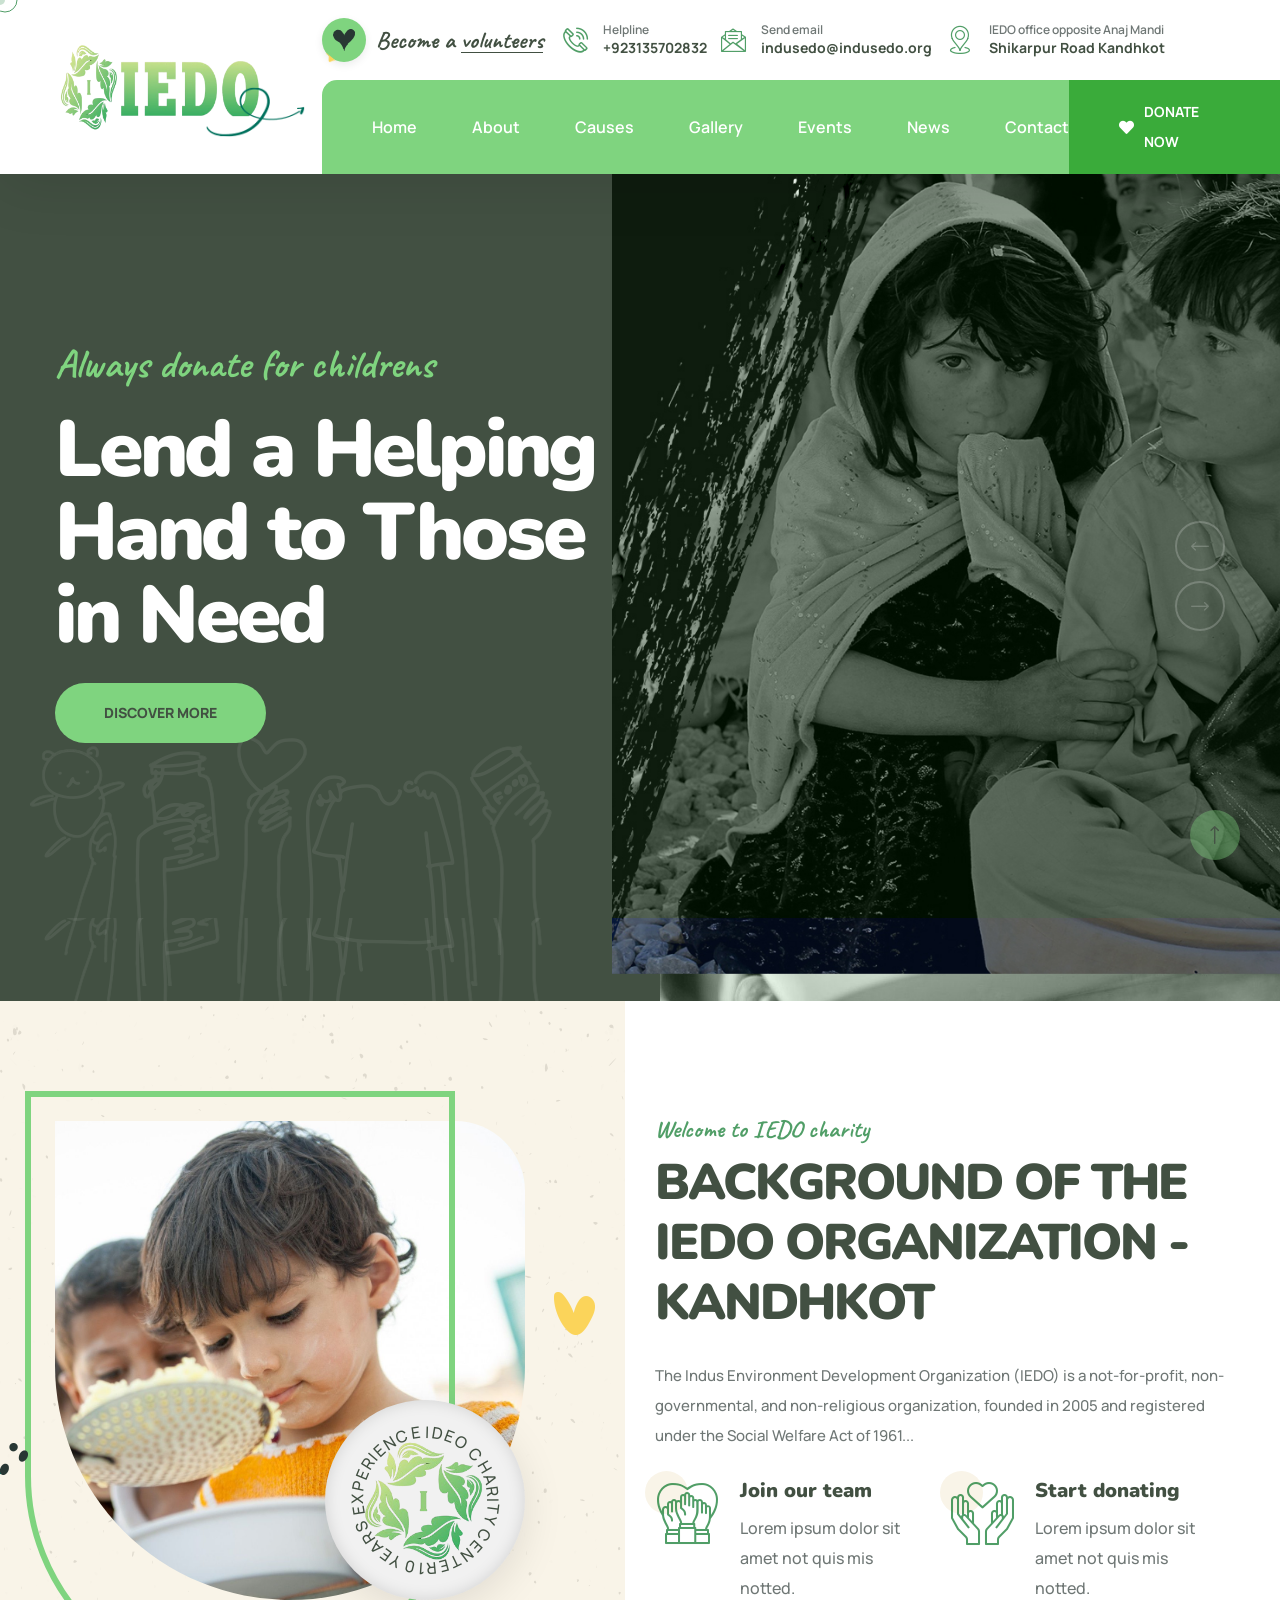
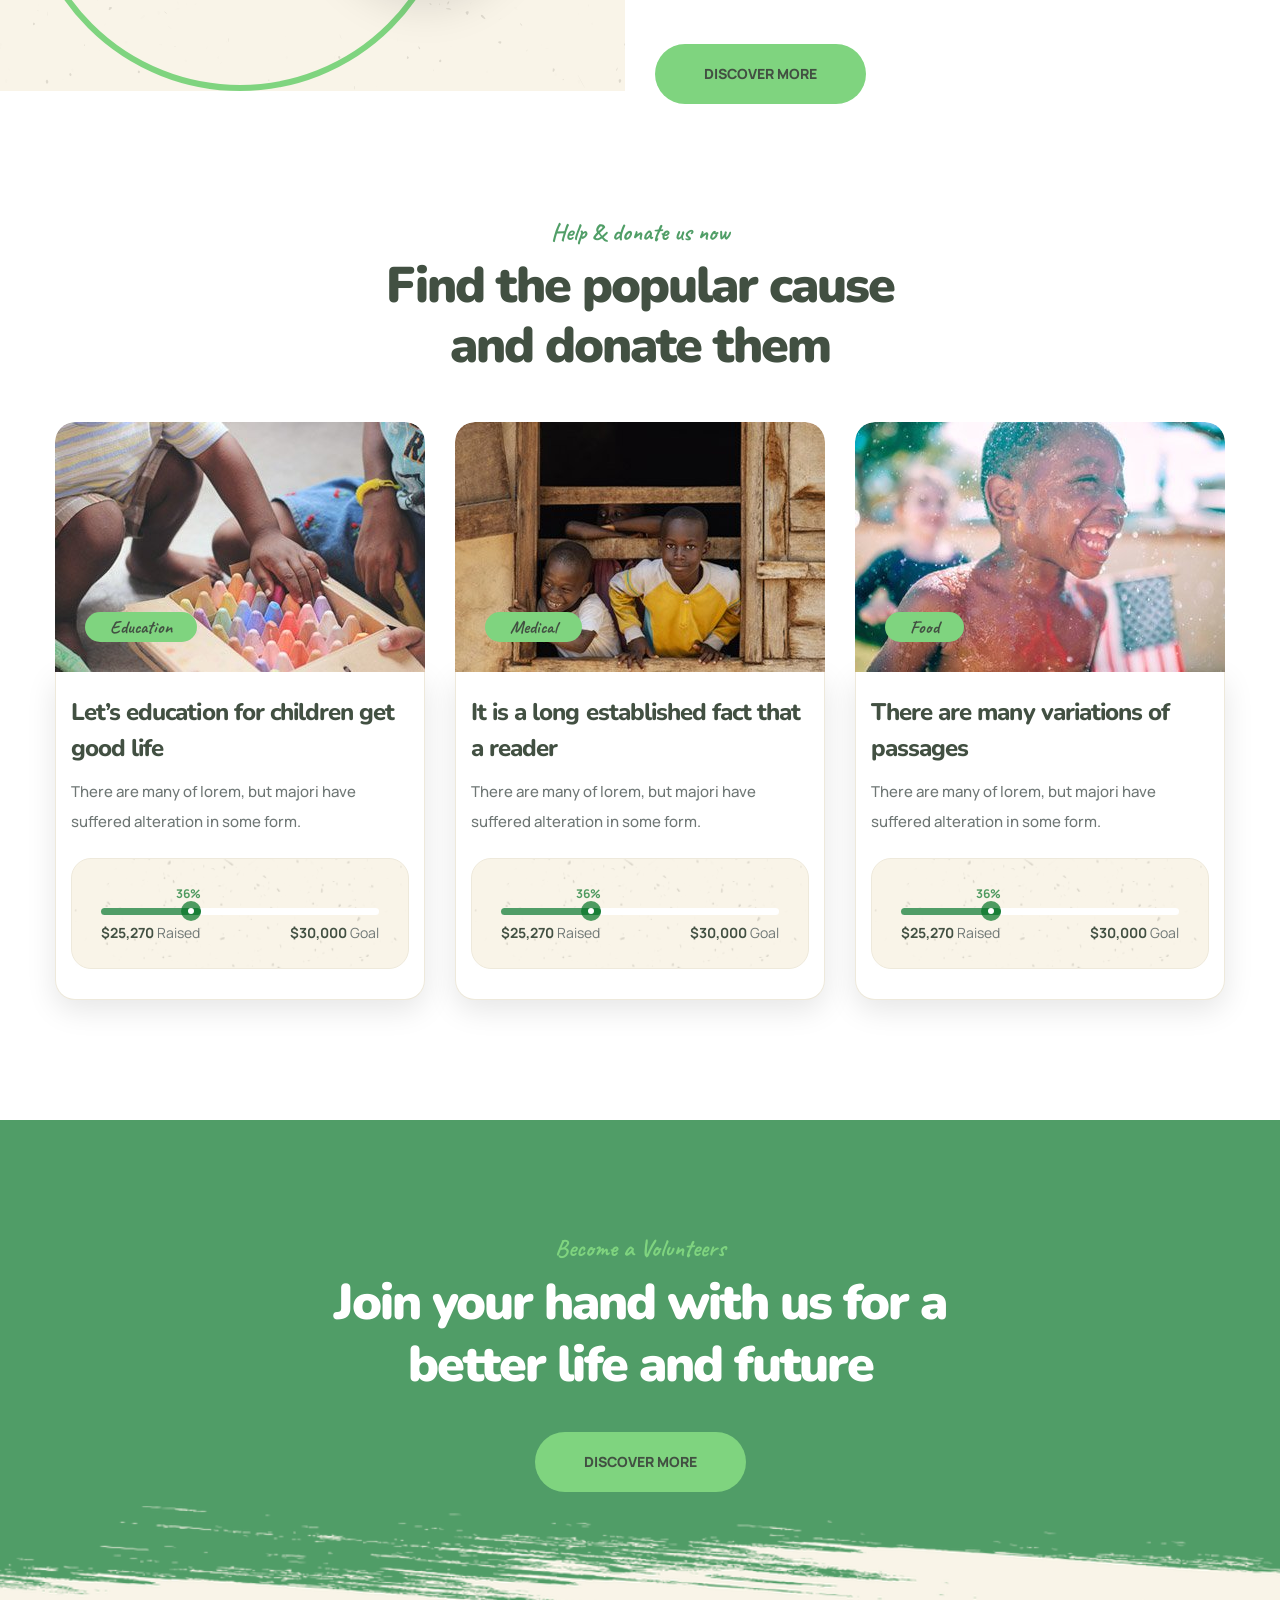
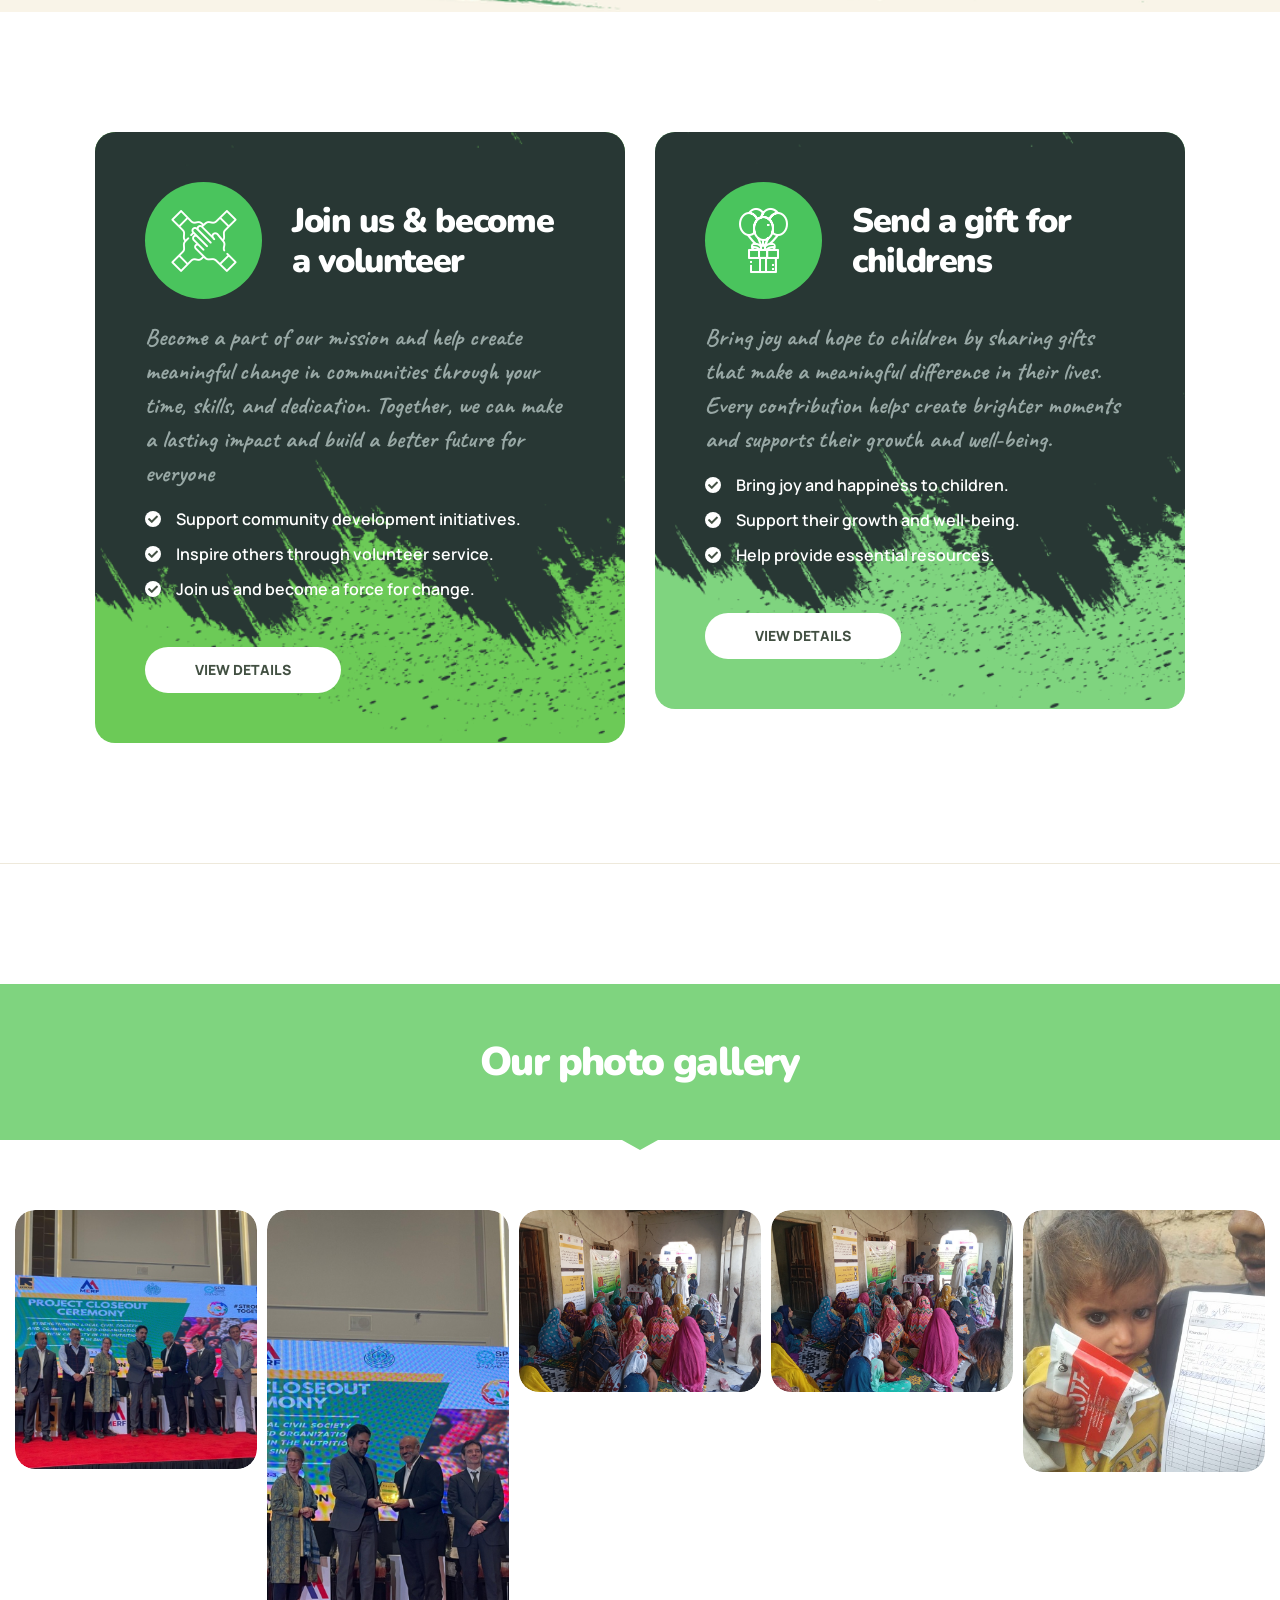
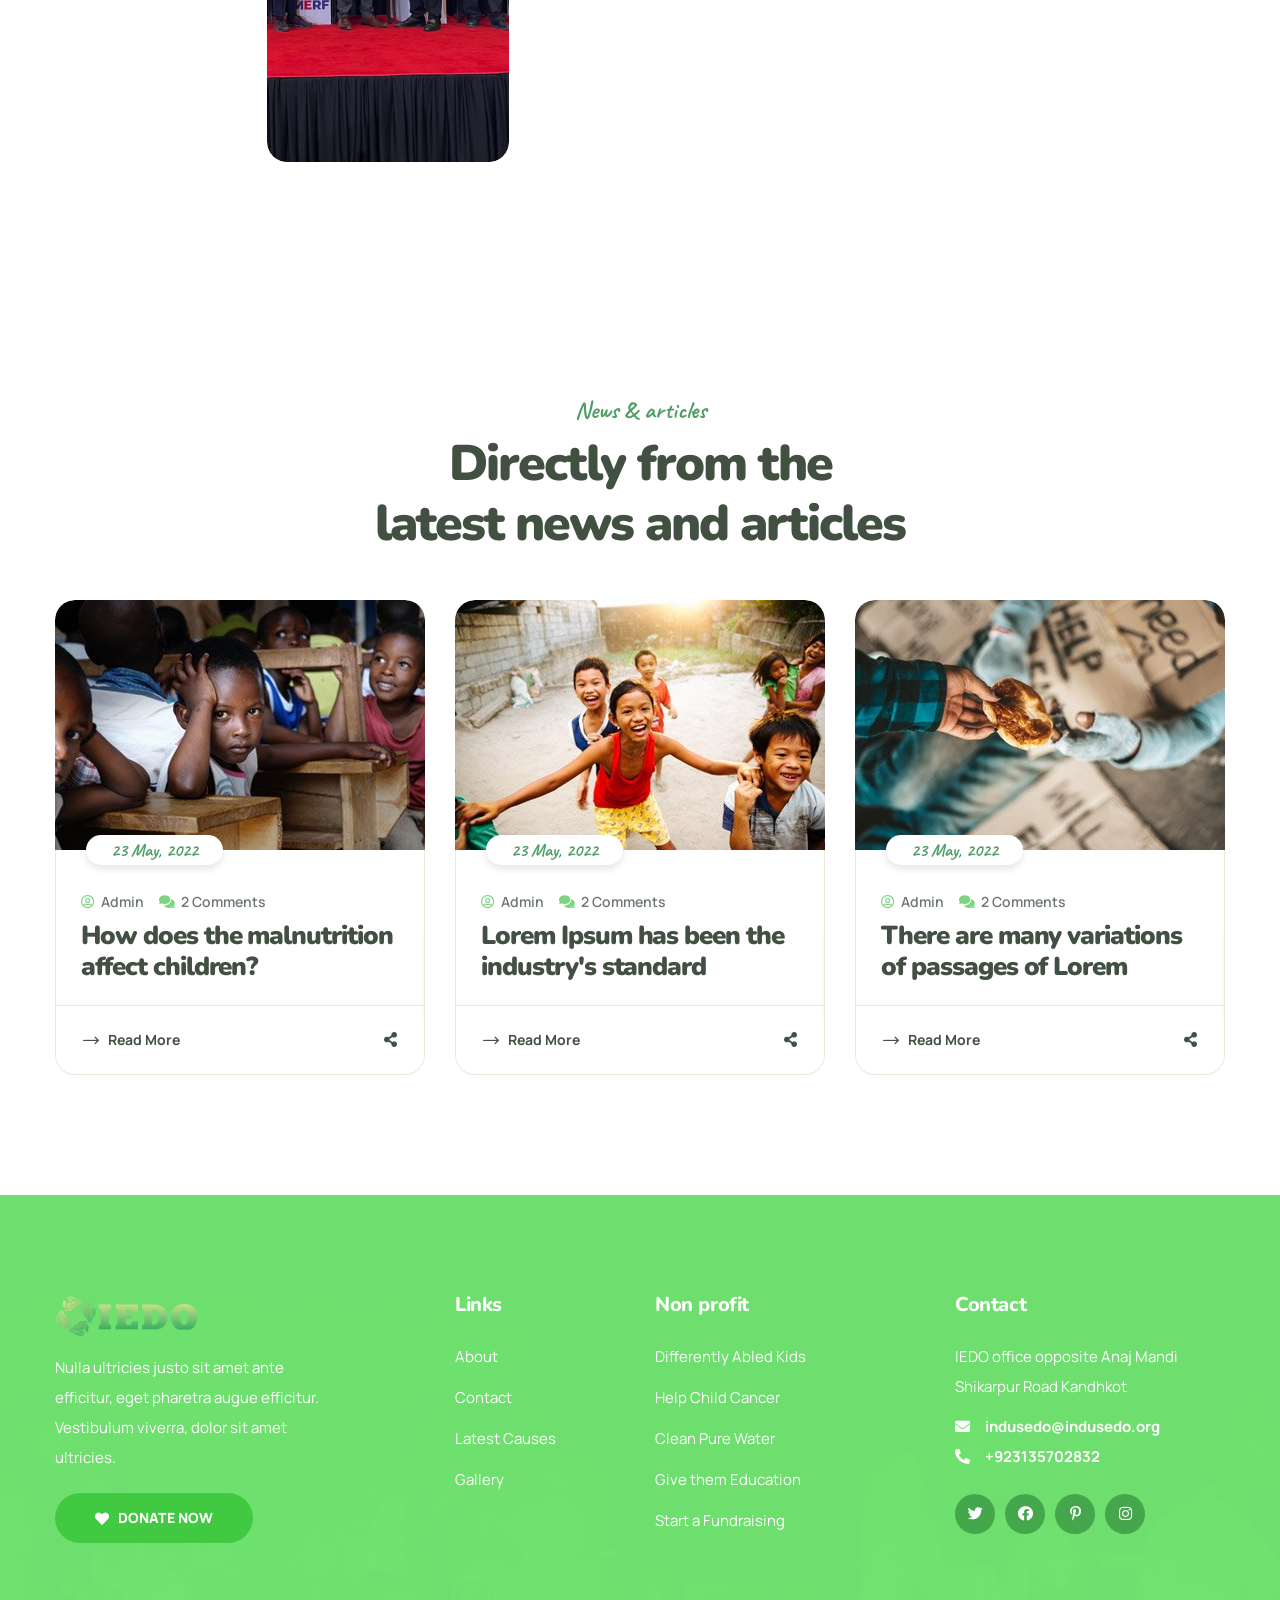
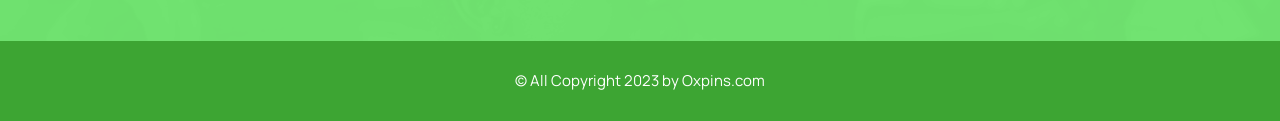
==== commit 810ba61c: "updated" ====
--- a/index.html
+++ b/index.html
@@ -232,6 +232,35 @@
                             </div>
                         </div>
                     </div>
+
+
+
+                    <!-- Slide 2 start -->
+                       <div class="swiper-slide">
+                        <div class="image-layer"
+                            style="background-image: url(assets/images/backgrounds/slide-2.jpeg);"></div>
+                        <!-- /.image-layer -->
+
+                        <div class="main-slider-shape-1"
+                            style="background-image: url(assets/images/shapes/main-slider-shape-1.png);"></div>
+                        <div class="main-slider-shape-2 float-bob-x">
+                            <img src="assets/images/shapes/main-slider-shape-2.png" alt="">
+                        </div>
+
+                        <div class="container">
+                            <div class="row">
+                                <div class="col-xl-6 col-lg-8">
+                                    <div class="main-slider__content">
+                                        <p class="main-slider__sub-title">Donate for a Better Future</p>
+                                        <h2 class="main-slider__title">You Can Make a Difference, One Donation at a Time</h2>
+                                        <div class="main-slider__btn-box">
+                                            <a href="about.html" class="thm-btn main-slider__btn"> Discover more</a>
+                                        </div>
+                                    </div>
+                                </div>
+                            </div>
+                        </div>
+                    </div>
                 </div>
 
                 <!-- If we need navigation buttons -->
@@ -476,16 +505,17 @@
                                     </div>
                                 </div>
                             </div>
-                            <p class="feature-one__text">Mauris feugiat at orci ac congue. mauris ut <br> lacus quis
-                                proin
-                                diam.</p>
+                            <p class="feature-one__text">
+                                Become a part of our mission and help create meaningful change in communities through your time, skills, and dedication. 
+                                Together, we can make a lasting impact and build a better future for everyone
+                            </p>
                             <ul class="list-unstyled feature-one__point">
                                 <li>
                                     <div class="icon">
                                         <span class="fa fa-check"></span>
                                     </div>
                                     <div class="text">
-                                        <p>Sed et nulla a nunc finibus eleifend.</p>
+                                        <p>Support community development initiatives.</p>
                                     </div>
                                 </li>
                                 <li>
@@ -493,7 +523,7 @@
                                         <span class="fa fa-check"></span>
                                     </div>
                                     <div class="text">
-                                        <p>Mauris nulla nisl, pellentesque vetae.</p>
+                                        <p>Inspire others through volunteer service.</p>
                                     </div>
                                 </li>
                                 <li>
@@ -501,9 +531,10 @@
                                         <span class="fa fa-check"></span>
                                     </div>
                                     <div class="text">
-                                        <p>Proin quis aliquam nisi.</p>
+                                        <p>Join us and become a force for change.</p>
                                     </div>
                                 </li>
+                                
                             </ul>
                             <a href="become-volunteer.html" class="thm-btn feature-one__btn">View details</a>
                         </div>
@@ -524,16 +555,14 @@
                                     </div>
                                 </div>
                             </div>
-                            <p class="feature-one__text">Mauris feugiat at orci ac congue. mauris ut <br> lacus quis
-                                proin
-                                diam.</p>
+                            <p class="feature-one__text">Bring joy and hope to children by sharing gifts that make a meaningful difference in their lives. Every contribution helps create brighter moments and supports their growth and well-being.</p>
                             <ul class="list-unstyled feature-one__point">
                                 <li>
                                     <div class="icon">
                                         <span class="fa fa-check"></span>
                                     </div>
                                     <div class="text">
-                                        <p>Sed et nulla a nunc finibus eleifend.</p>
+                                        <p>Bring joy and happiness to children.</p>
                                     </div>
                                 </li>
                                 <li>
@@ -541,7 +570,7 @@
                                         <span class="fa fa-check"></span>
                                     </div>
                                     <div class="text">
-                                        <p>Mauris nulla nisl, pellentesque vetae.</p>
+                                        <p>Support their growth and well-being.</p>
                                     </div>
                                 </li>
                                 <li>
@@ -549,7 +578,7 @@
                                         <span class="fa fa-check"></span>
                                     </div>
                                     <div class="text">
-                                        <p>Proin quis aliquam nisi.</p>
+                                        <p>Help provide essential resources.</p>
                                     </div>
                                 </li>
                             </ul>
@@ -623,59 +652,41 @@
                     <ul class="list-unstyled gallery-one__list">
                         <li class="gallery-one__single wow fadeInUp" data-wow-delay="100ms">
                             <div class="gallery-one__img">
-                                <img src="assets/images/gallery/gallery-1-1.jpg" alt="">
-                                <a href="assets/images/gallery/gallery-1-1.jpg" class="img-popup"></a>
-                                <div class="gallery-one__content">
-                                    <!-- /.img-popup -->
-                                    <p class="gallery-one__sub-title">Charity</p>
-                                    <h5 class="gallery-one__title"><a href="gallery.html">Education</a></h5>
-                                </div>
+                                <img src="assets/images/gallery/img1.jpeg" alt="">
+                                <a href="assets/images/gallery/img1.jpeg" class="img-popup"></a>
                             </div>
                         </li>
                         <li class="gallery-one__single wow fadeInUp" data-wow-delay="200ms">
                             <div class="gallery-one__img">
-                                <img src="assets/images/gallery/gallery-1-2.jpg" alt="">
-                                <a href="assets/images/gallery/gallery-1-2.jpg" class="img-popup"></a>
-                                <div class="gallery-one__content">
-                                    <!-- /.img-popup -->
-                                    <p class="gallery-one__sub-title">Charity</p>
-                                    <h5 class="gallery-one__title"><a href="gallery.html">Education</a></h5>
-                                </div>
+                                <img src="assets/images/gallery/img2.jpeg" alt="">
+                                <a href="assets/images/gallery/img2.jpeg" class="img-popup"></a>
                             </div>
                         </li>
                         <li class="gallery-one__single wow fadeInUp" data-wow-delay="300ms">
                             <div class="gallery-one__img">
-                                <img src="assets/images/gallery/gallery-1-3.jpg" alt="">
-                                <a href="assets/images/gallery/gallery-1-3.jpg" class="img-popup"></a>
-                                <div class="gallery-one__content">
-                                    <!-- /.img-popup -->
-                                    <p class="gallery-one__sub-title">Charity</p>
-                                    <h5 class="gallery-one__title"><a href="gallery.html">Education</a></h5>
-                                </div>
+                                <img src="assets/images/gallery/img3.jpeg" alt="">
+                                <a href="assets/images/gallery/img3.jpeg" class="img-popup"></a>
+                            </div>
+                        </li>
+
+                         <li class="gallery-one__single wow fadeInUp" data-wow-delay="300ms">
+                            <div class="gallery-one__img">
+                                <img src="assets/images/gallery/img4.jpeg" alt="">
+                                <a href="assets/images/gallery/img4.jpeg" class="img-popup"></a>
                             </div>
                         </li>
                         <li class="gallery-one__single wow fadeInUp" data-wow-delay="400ms">
                             <div class="gallery-one__img">
-                                <img src="assets/images/gallery/gallery-1-4.jpg" alt="">
-                                <a href="assets/images/gallery/gallery-1-4.jpg" class="img-popup"></a>
-                                <div class="gallery-one__content">
-                                    <!-- /.img-popup -->
+                                <img src="assets/images/gallery/img5.jpeg" alt="">
+                                <a href="assets/images/gallery/img5.jpeg" class="img-popup"></a>
+                                <!-- <div class="gallery-one__content">
                                     <p class="gallery-one__sub-title">Charity</p>
                                     <h5 class="gallery-one__title"><a href="gallery.html">Education</a></h5>
-                                </div>
+                                </div> -->
                             </div>
                         </li>
-                        <li class="gallery-one__single wow fadeInUp" data-wow-delay="500ms">
-                            <div class="gallery-one__img">
-                                <img src="assets/images/gallery/gallery-1-5.jpg" alt="">
-                                <a href="assets/images/gallery/gallery-1-5.jpg" class="img-popup"></a>
-                                <div class="gallery-one__content">
-                                    <!-- /.img-popup -->
-                                    <p class="gallery-one__sub-title">Charity</p>
-                                    <h5 class="gallery-one__title"><a href="gallery.html">Education</a></h5>
-                                </div>
-                            </div>
-                        </li>
+
+
                     </ul>
                 </div>
             </div>
--- a/assets/css/oxpins.css
+++ b/assets/css/oxpins.css
@@ -24,7 +24,7 @@
   --oxpins-gray-rgb: 111, 119, 117;
   --oxpins-white: #ffffff;
   --oxpins-white-rgb: 255, 255, 255;
-  --oxpins-base: #00715d;
+  --oxpins-base: #007122af;
   --oxpins-base-rgb: 0, 113, 93;
   --oxpins-black: #425042;
   --oxpins-black-rgb: 40, 55, 52;
@@ -3443,7 +3443,7 @@
   left: 0;
   right: 0;
   bottom: 0;
-  background-color: var(--oxpins-base);
+     background-color: #007122af;
   z-index: -1;
 }
 
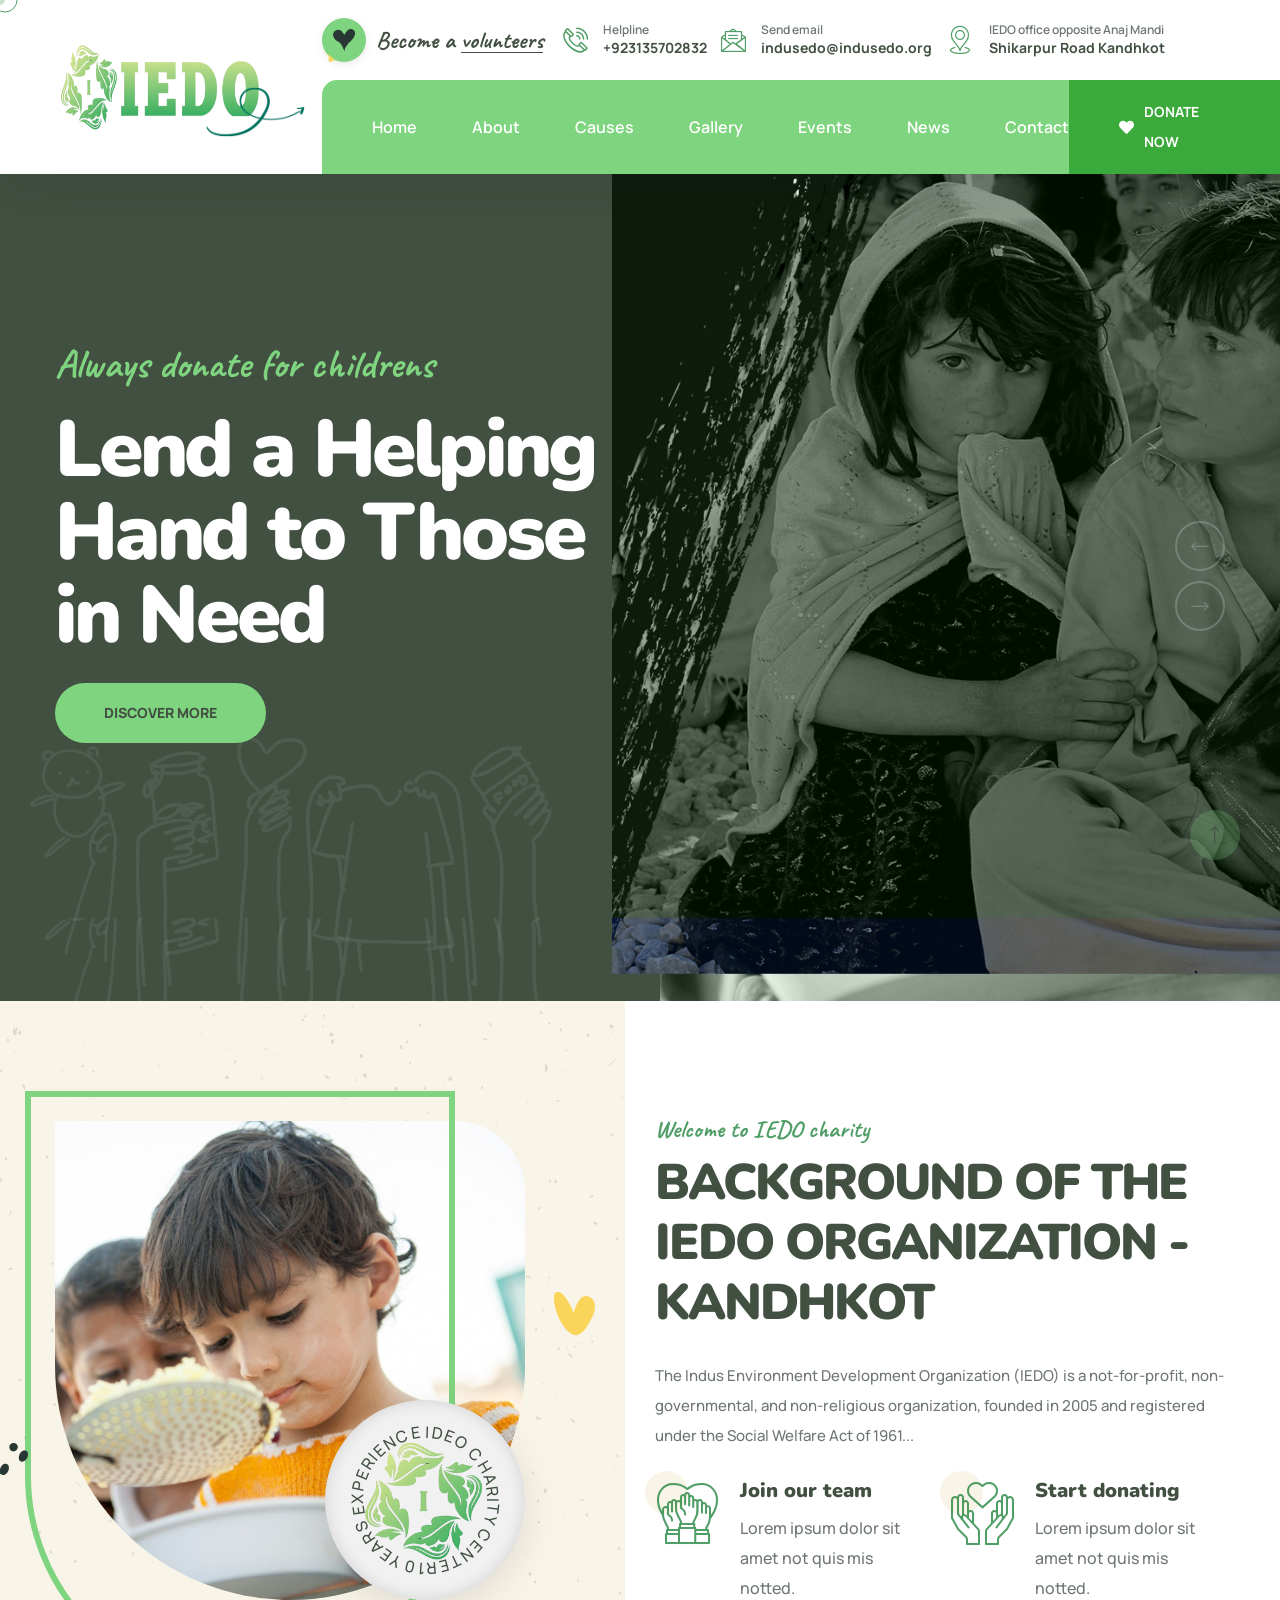
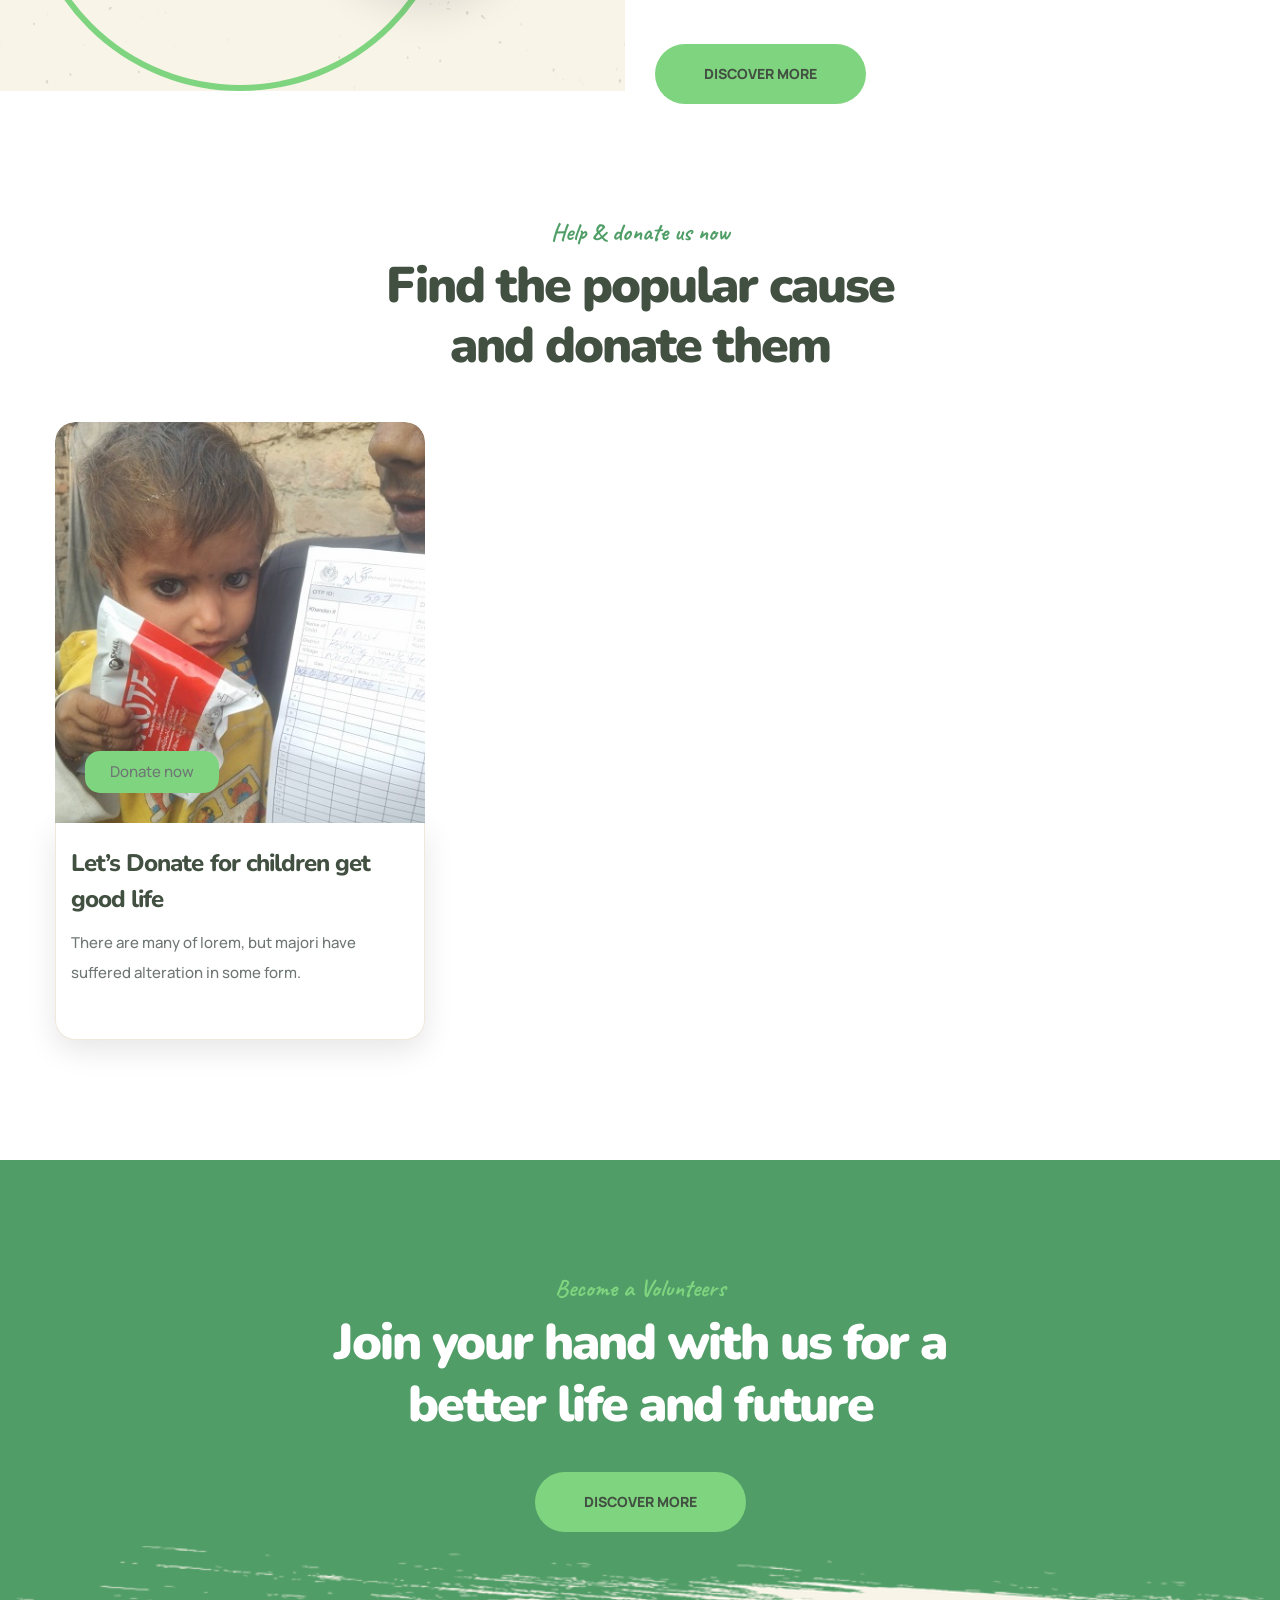
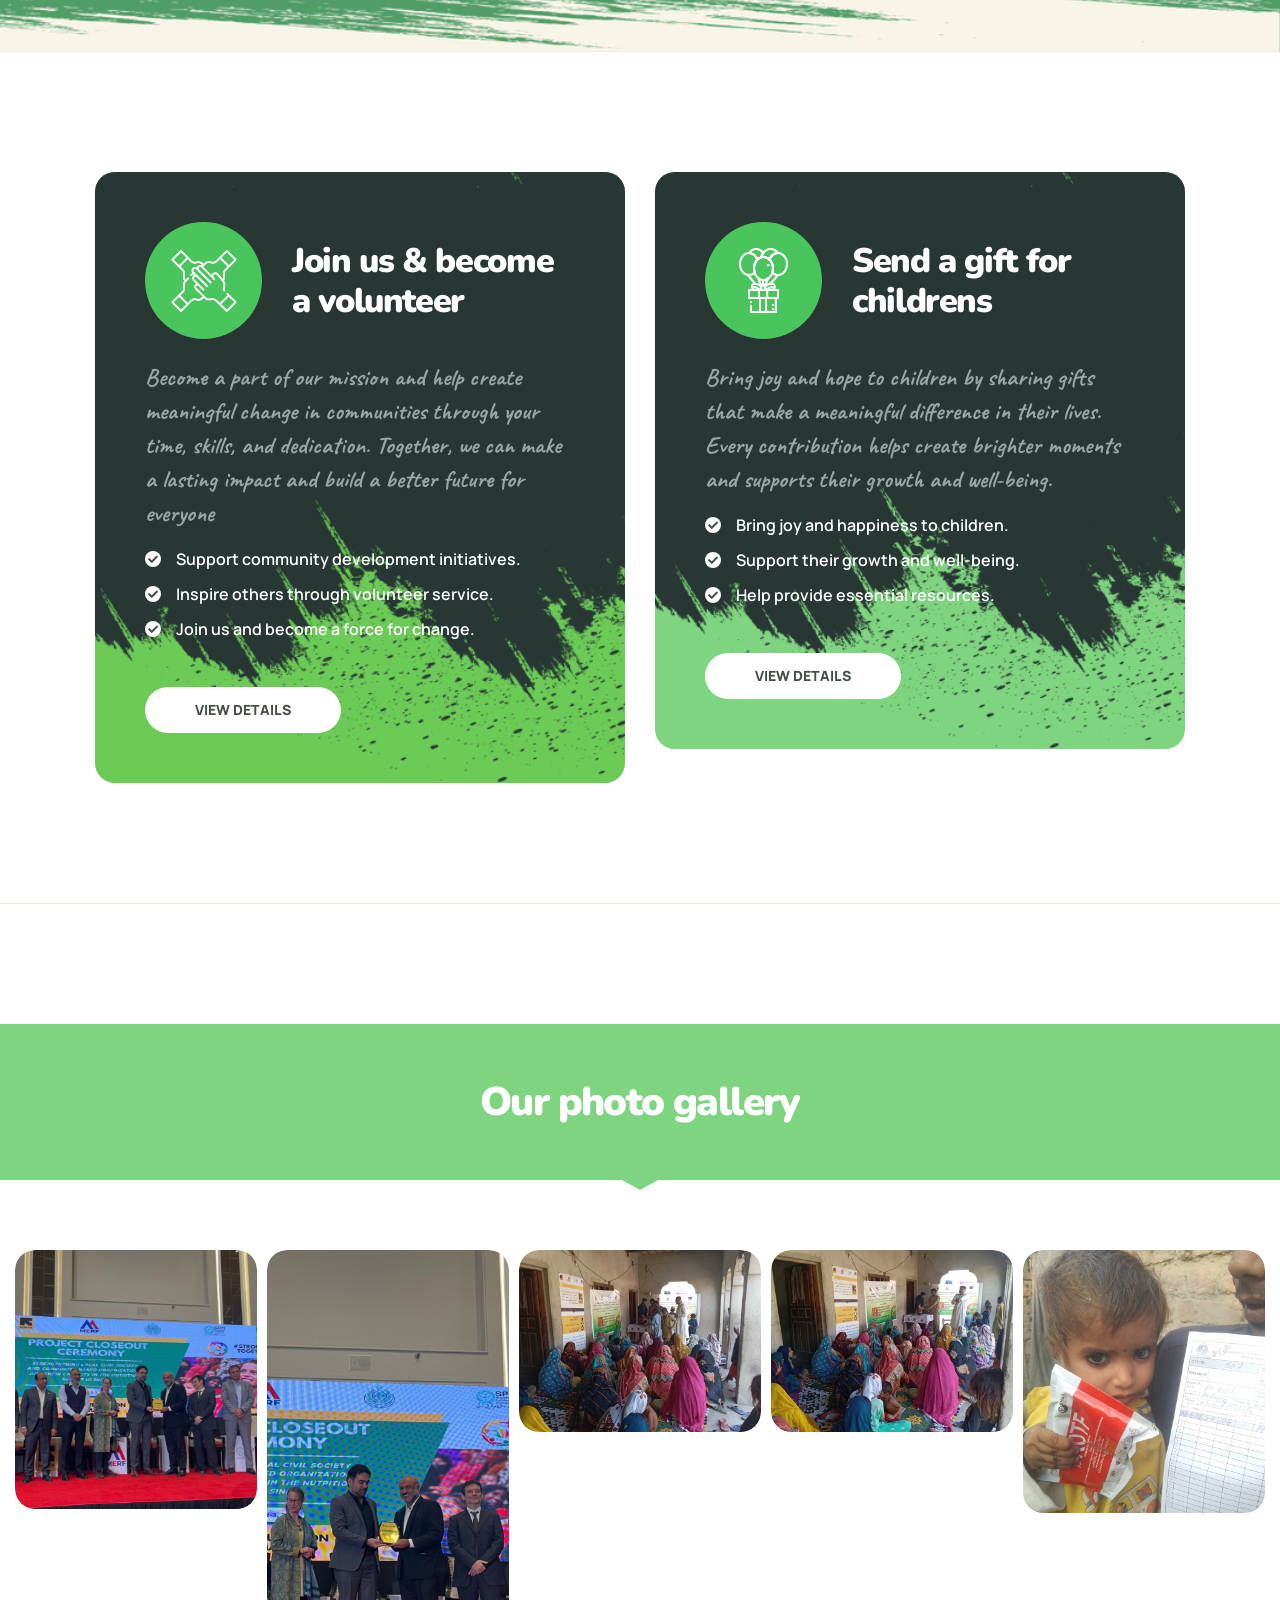
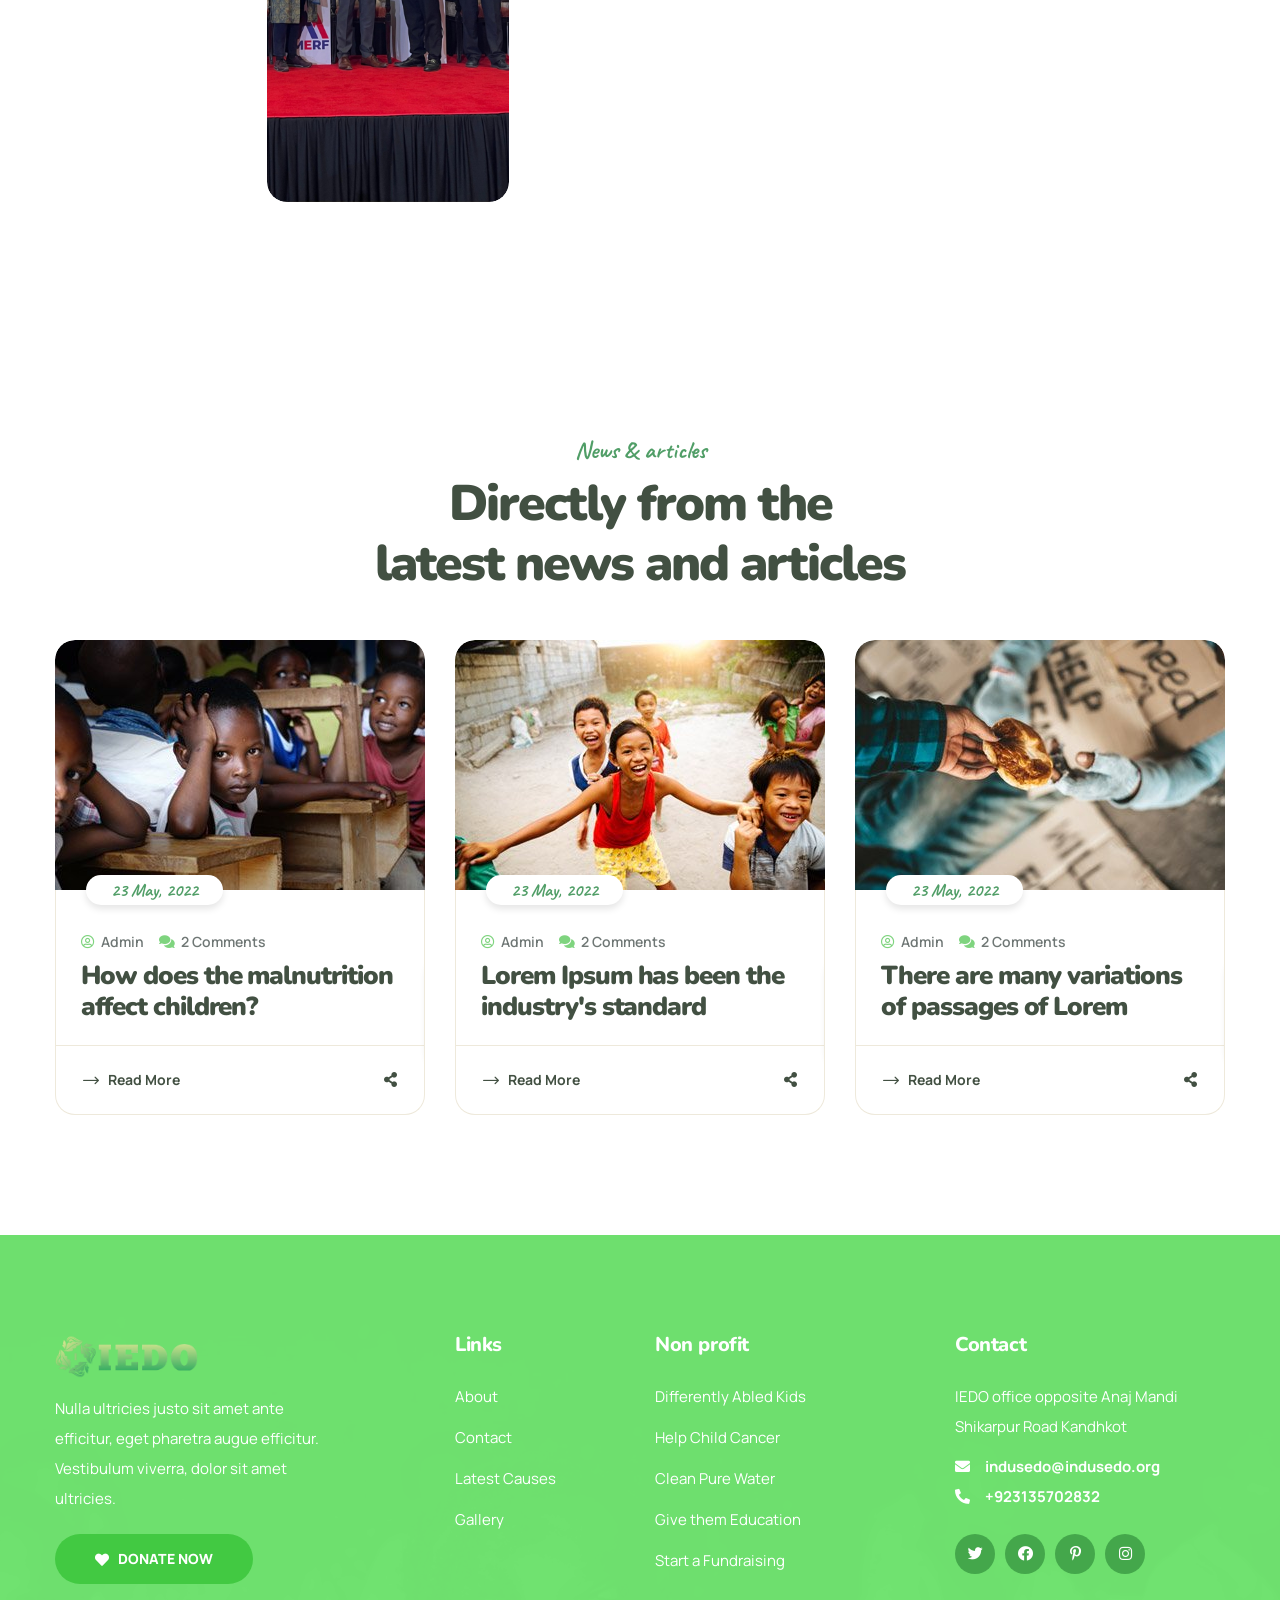
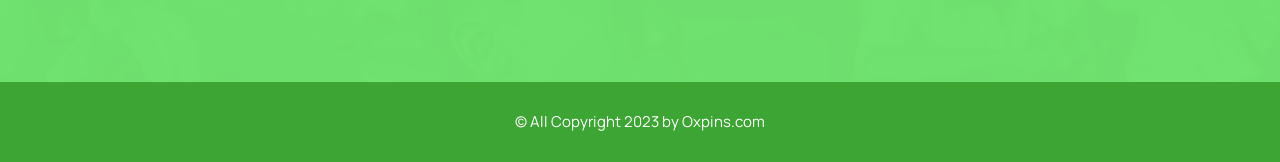
==== commit d4ff153e: "updated" ====
--- a/index.html
+++ b/index.html
@@ -364,97 +364,17 @@
                     <div class="col-xl-4 col-lg-4 wow fadeInUp" data-wow-delay="100ms">
                         <div class="causes-one__single">
                             <div class="causes-one__img">
-                                <img src="assets/images/resources/causes-1-1.jpg" alt="">
+                                <img src="assets/images/resources/img5.jpeg" class="responsive" alt="">
                                 <div class="causes-one__cat">
-                                    <p>Education</p>
+                                    <a href="donation-details.html" class="causes-one__cat-link">Donate now</a>
                                 </div>
                             </div>
                             <div class="causes-one__content">
-                                <h3 class="causes-one__title"><a href="donation-details.html">Let’s education for
-                                        children get good life</a>
+                                <h3 class="causes-one__title"><a href="donation-details.html">Let’s Donate for children get good life</a>
                                 </h3>
                                 <p class="causes-one__text">There are many of lorem, but majori have
                                     suffered alteration in some form.</p>
-                                <div class="causes-one__progress">
-                                    <div class="causes-one__progress-shape"
-                                        style="background-image: url(assets/images/shapes/causes-one-progress-shape-1.png);">
-                                    </div>
-                                    <div class="bar">
-                                        <div class="bar-inner count-bar" data-percent="36%">
-                                            <div class="count-text">36%</div>
-                                        </div>
-                                    </div>
-                                    <div class="causes-one__goals">
-                                        <p><span>$25,270</span> Raised</p>
-                                        <p><span>$30,000</span> Goal</p>
-                                    </div>
-                                </div>
-                            </div>
-                        </div>
-                    </div>
-                    <!--Causes One Single End-->
-                    <!--Causes One Single Start-->
-                    <div class="col-xl-4 col-lg-4 wow fadeInUp" data-wow-delay="200ms">
-                        <div class="causes-one__single">
-                            <div class="causes-one__img">
-                                <img src="assets/images/resources/causes-1-2.jpg" alt="">
-                                <div class="causes-one__cat">
-                                    <p>Medical</p>
-                                </div>
-                            </div>
-                            <div class="causes-one__content">
-                                <h3 class="causes-one__title"><a href="donation-details.html">It is a long established
-                                        fact that a reader</a>
-                                </h3>
-                                <p class="causes-one__text">There are many of lorem, but majori have
-                                    suffered alteration in some form.</p>
-                                <div class="causes-one__progress">
-                                    <div class="causes-one__progress-shape"
-                                        style="background-image: url(assets/images/shapes/causes-one-progress-shape-1.png);">
-                                    </div>
-                                    <div class="bar">
-                                        <div class="bar-inner count-bar" data-percent="36%">
-                                            <div class="count-text">36%</div>
-                                        </div>
-                                    </div>
-                                    <div class="causes-one__goals">
-                                        <p><span>$25,270</span> Raised</p>
-                                        <p><span>$30,000</span> Goal</p>
-                                    </div>
-                                </div>
-                            </div>
-                        </div>
-                    </div>
-                    <!--Causes One Single End-->
-                    <!--Causes One Single Start-->
-                    <div class="col-xl-4 col-lg-4 wow fadeInUp" data-wow-delay="300ms">
-                        <div class="causes-one__single">
-                            <div class="causes-one__img">
-                                <img src="assets/images/resources/causes-1-3.jpg" alt="">
-                                <div class="causes-one__cat">
-                                    <p>Food</p>
-                                </div>
-                            </div>
-                            <div class="causes-one__content">
-                                <h3 class="causes-one__title"><a href="donation-details.html">There are many variations
-                                        of passages</a>
-                                </h3>
-                                <p class="causes-one__text">There are many of lorem, but majori have
-                                    suffered alteration in some form.</p>
-                                <div class="causes-one__progress">
-                                    <div class="causes-one__progress-shape"
-                                        style="background-image: url(assets/images/shapes/causes-one-progress-shape-1.png);">
-                                    </div>
-                                    <div class="bar">
-                                        <div class="bar-inner count-bar" data-percent="36%">
-                                            <div class="count-text">36%</div>
-                                        </div>
-                                    </div>
-                                    <div class="causes-one__goals">
-                                        <p><span>$25,270</span> Raised</p>
-                                        <p><span>$30,000</span> Goal</p>
-                                    </div>
-                                </div>
+                               
                             </div>
                         </div>
                     </div>
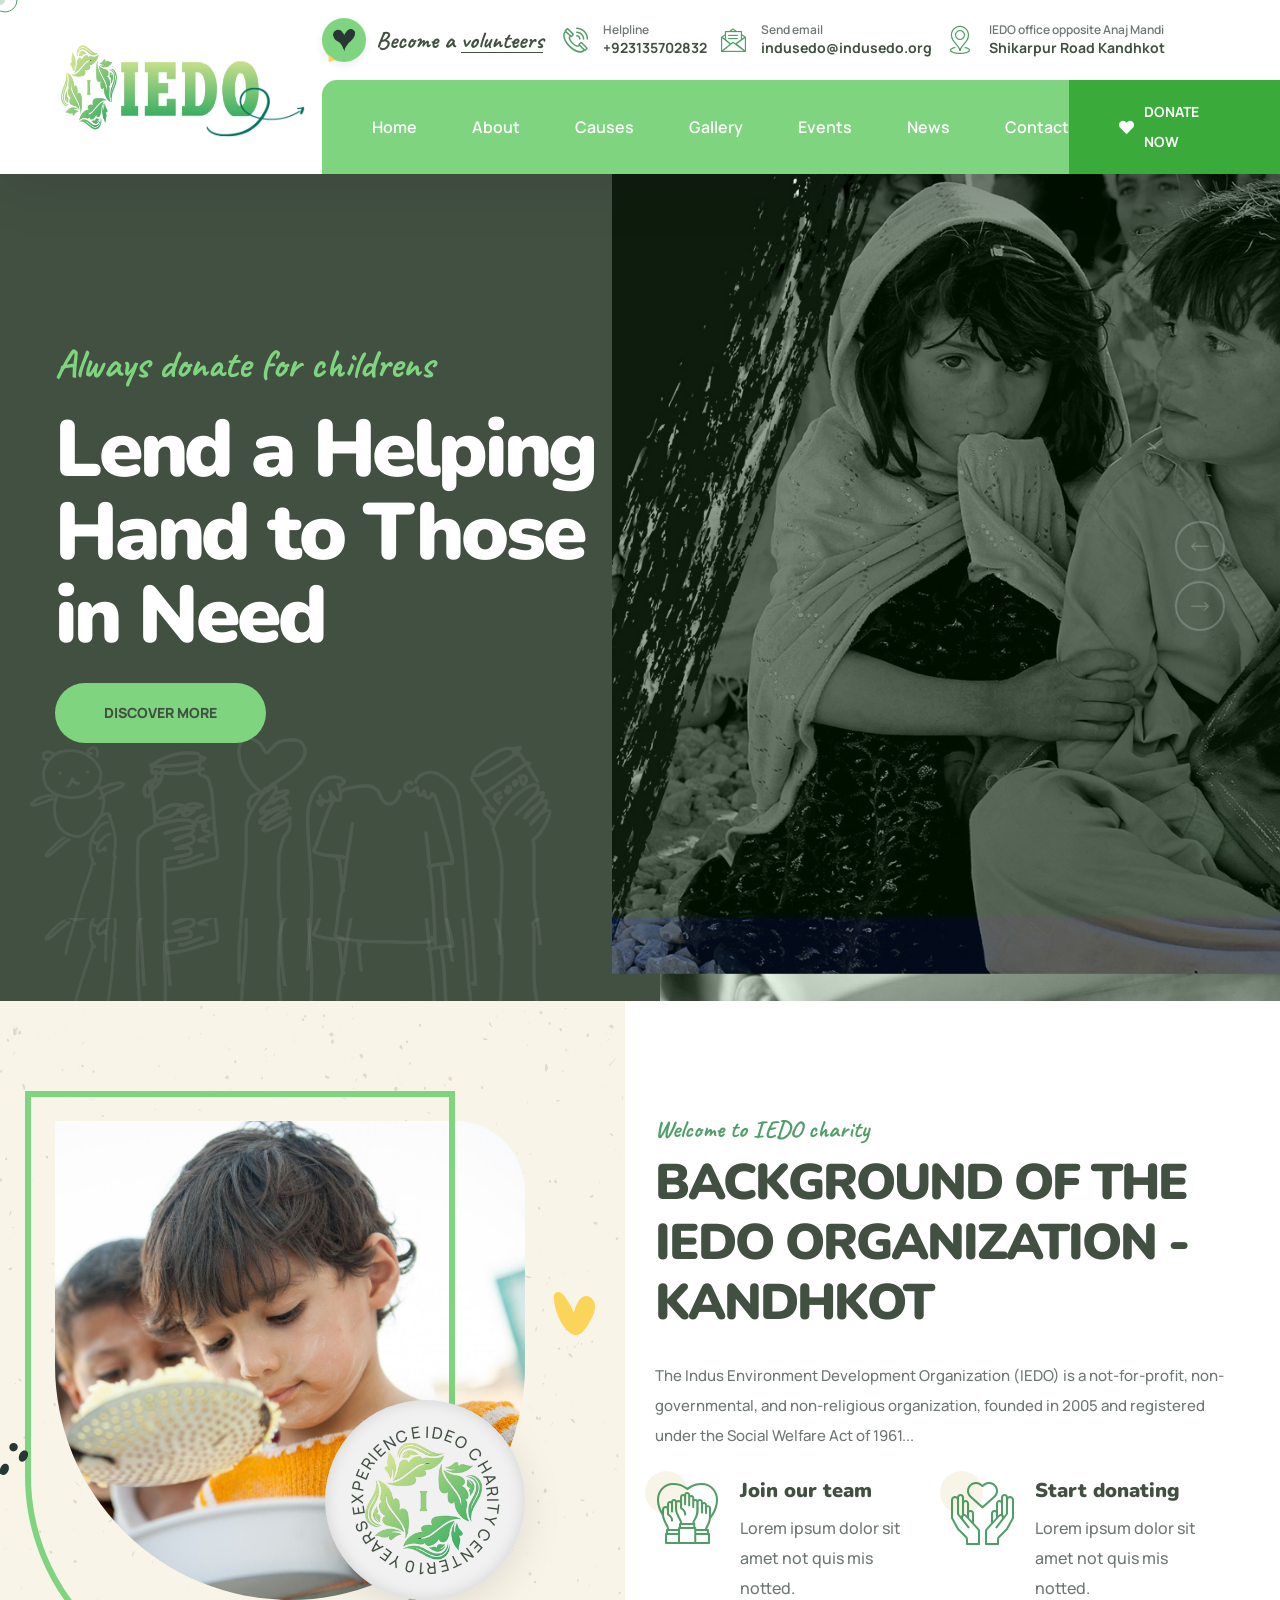
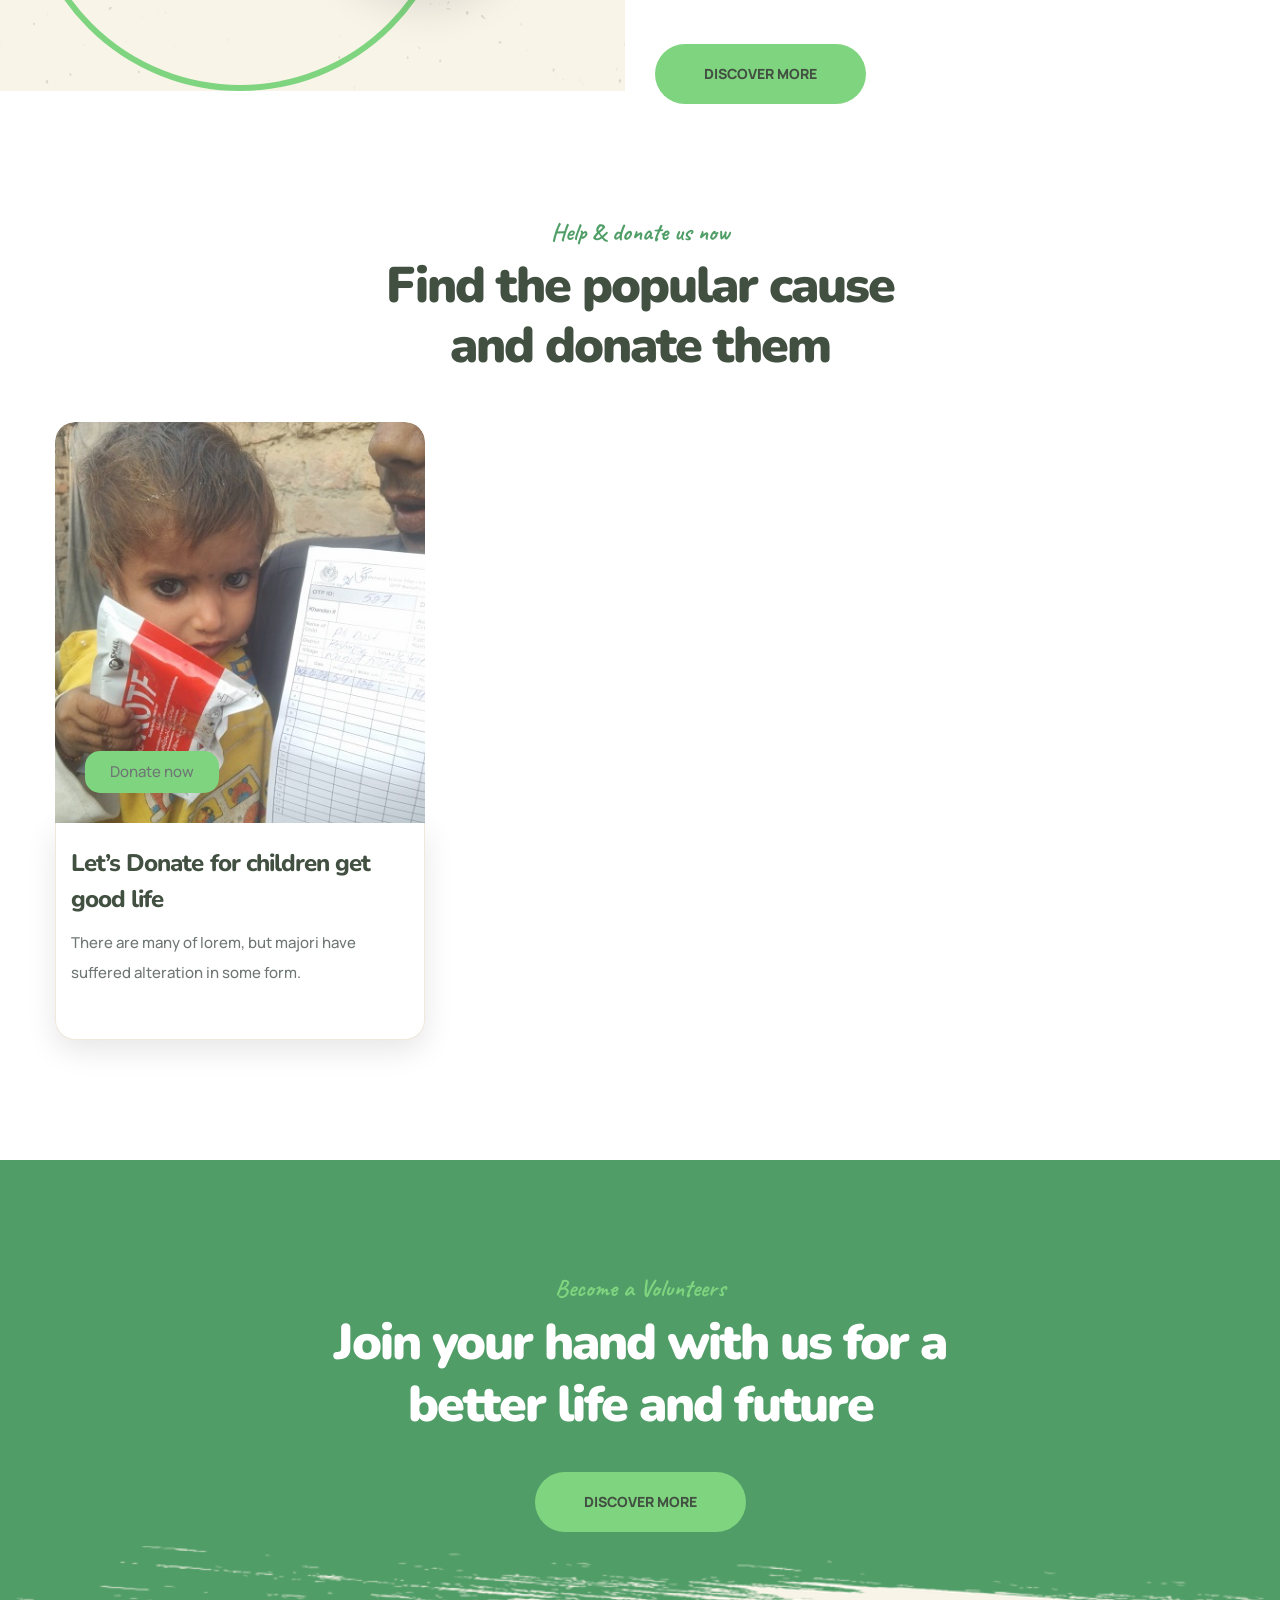
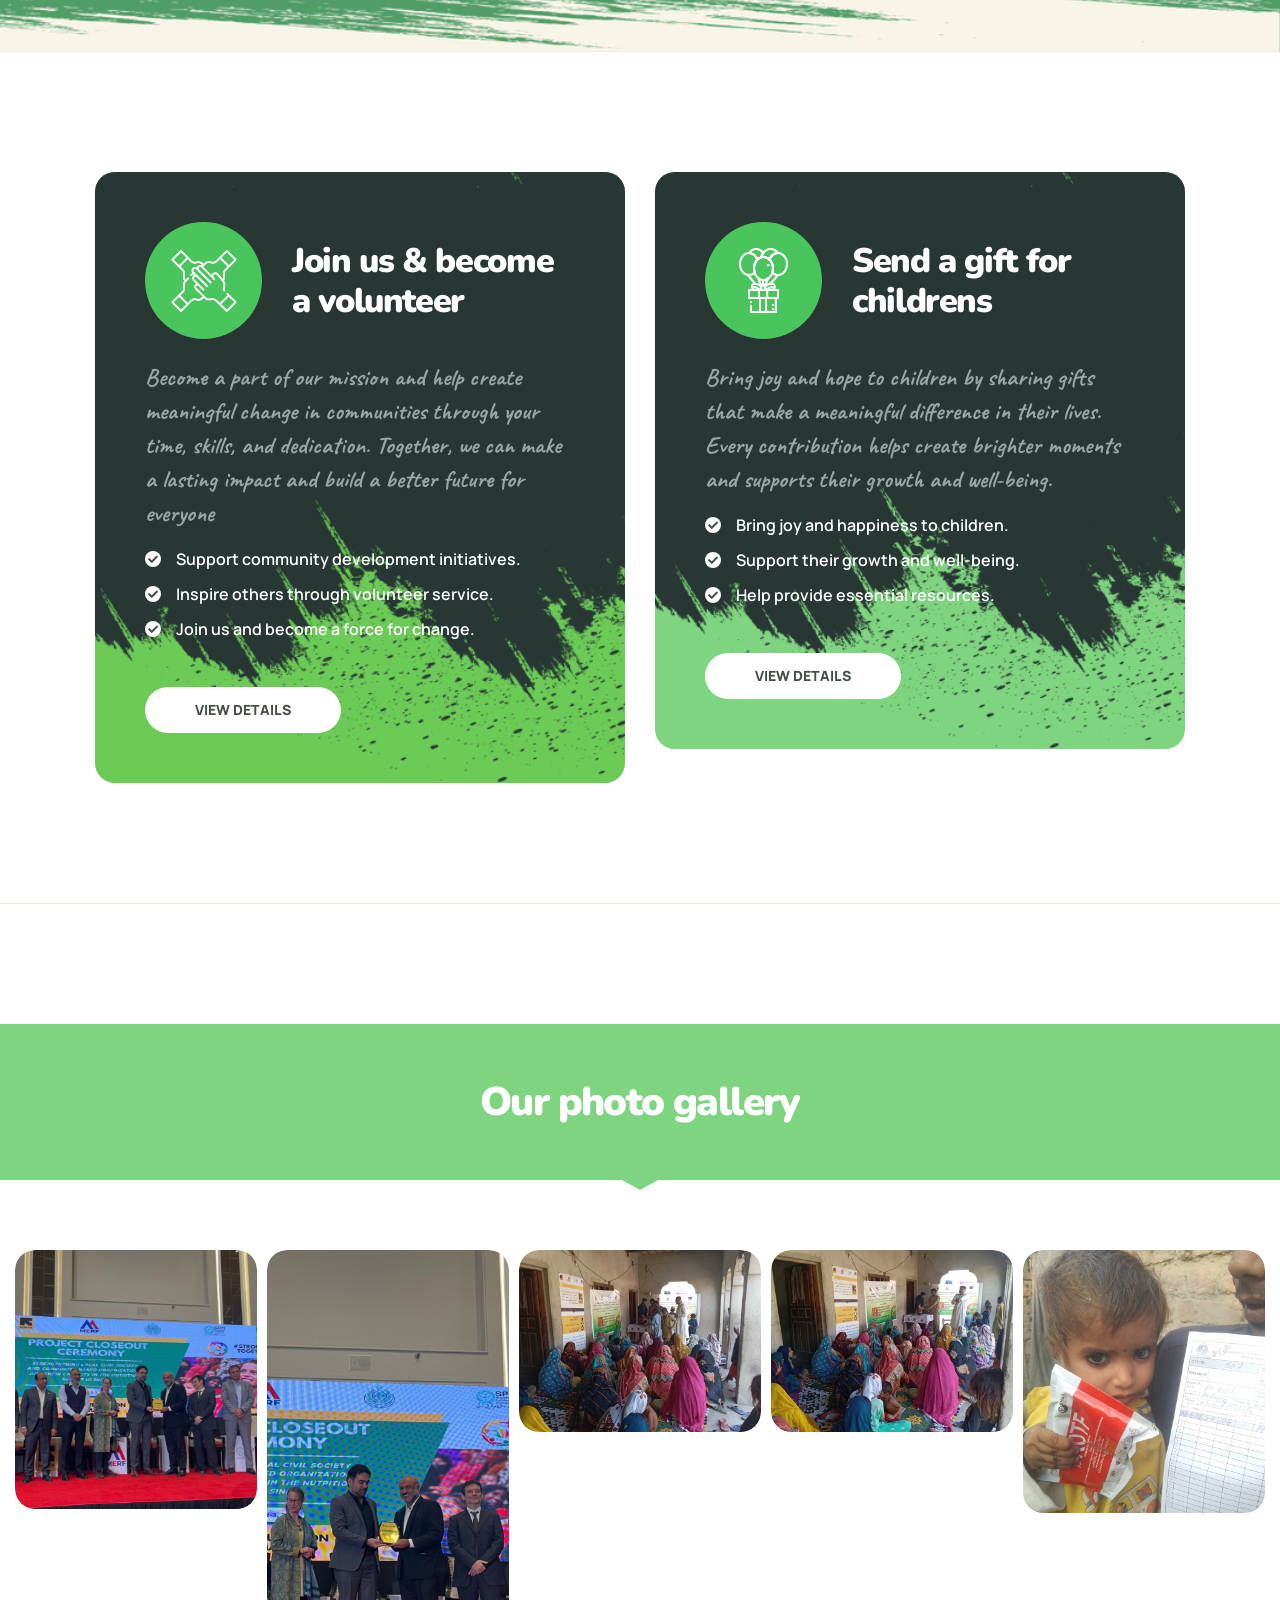
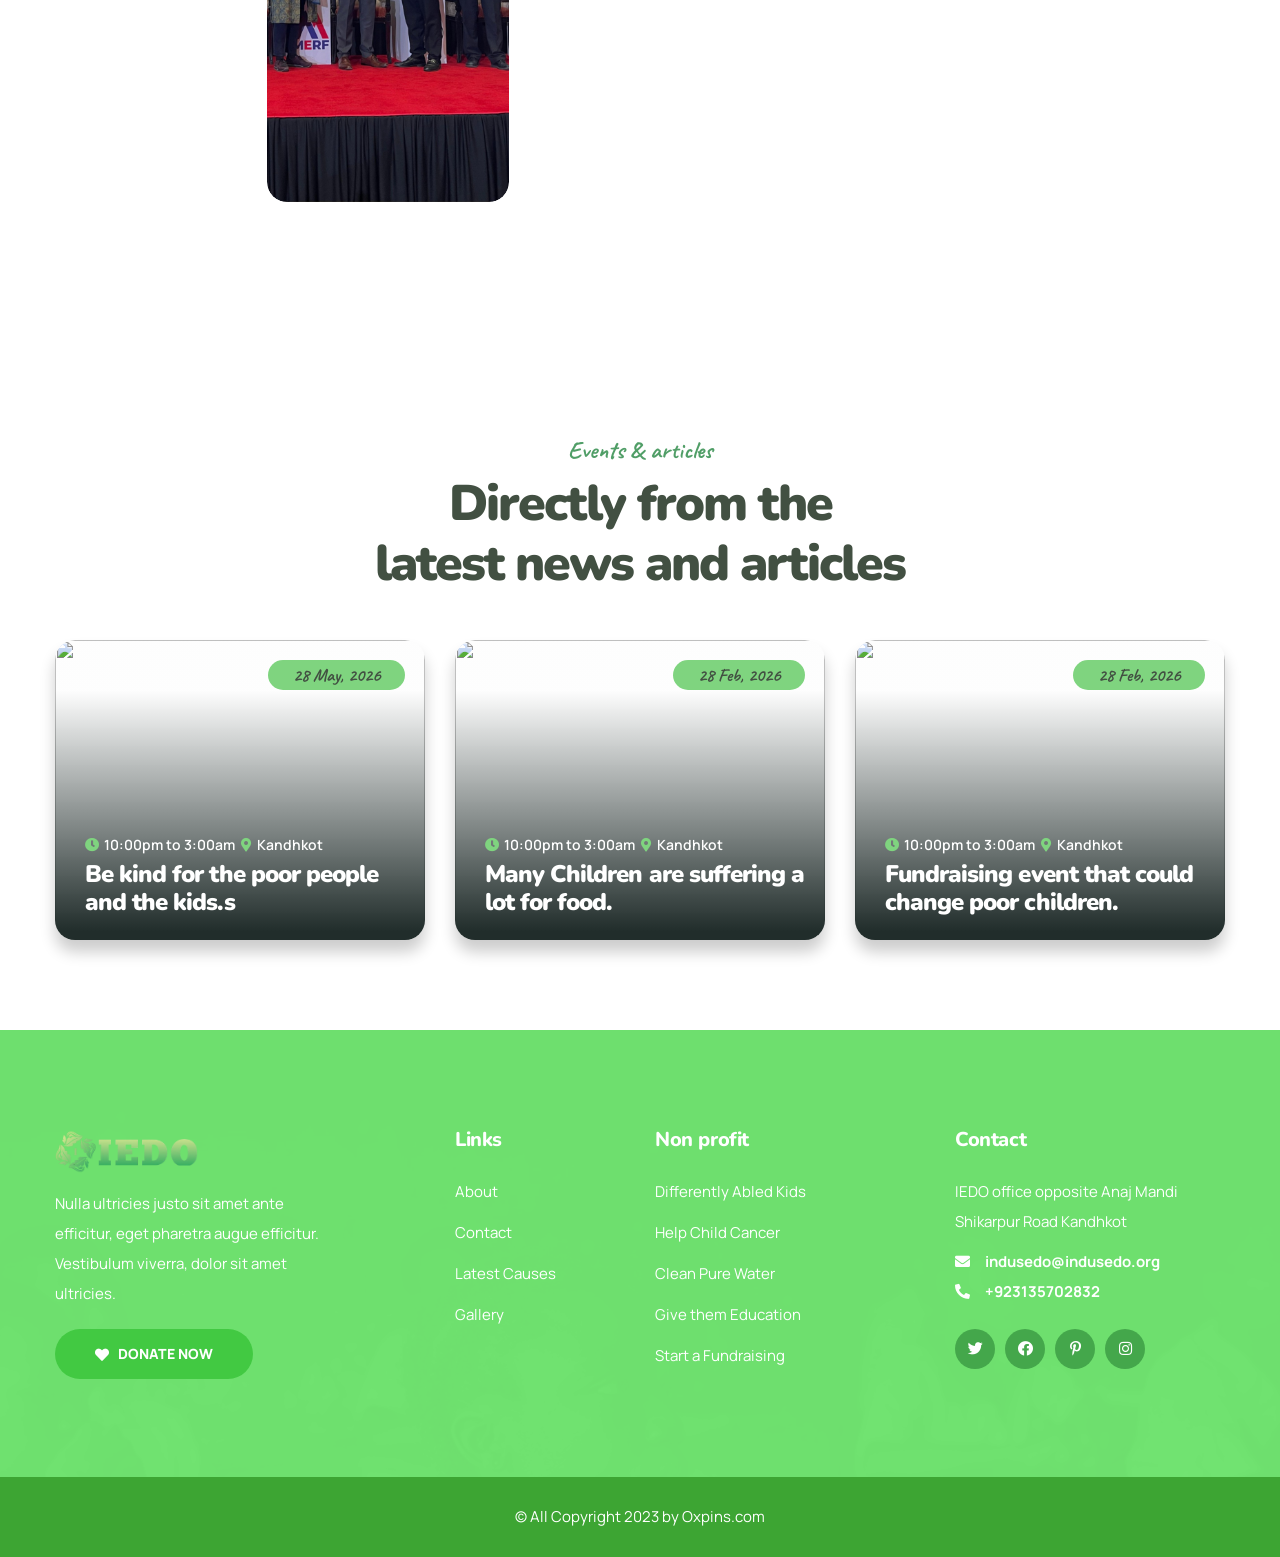
==== commit 76e865d2: "updated" ====
--- a/index.html
+++ b/index.html
@@ -618,141 +618,68 @@
         <section class="news-one">
             <div class="container">
                 <div class="section-title text-center">
-                    <span class="section-title__tagline">News & articles</span>
+                    <span class="section-title__tagline">Events & articles</span>
                     <h2 class="section-title__title">Directly from the <br> latest news and articles
                     </h2>
                 </div>
-                <div class="row">
-                    <!--News One Single Start-->
-                    <div class="col-xl-4 col-lg-4 wow fadeInUp" data-wow-delay="100ms">
-                        <div class="news-one__single">
-                            <div class="news-one__img">
-                                <img src="assets/images/blog/news-1-1.jpg" alt="">
-                            </div>
-                            <div class="news-one__content-box">
-                                <div class="news-one__content-inner">
-                                    <div class="news-one__content">
-                                        <ul class="list-unstyled news-one__meta">
-                                            <li><a href="news-details.html"><i class="far fa-user-circle"></i> Admin</a>
-                                            </li>
-                                            <li><a href="news-details.html"><i class="fas fa-comments"></i> 2
-                                                    Comments</a>
-                                            </li>
-                                        </ul>
-                                        <h3 class="news-one__title"><a href="news-details.html">How does the
-                                                malnutrition
-                                                affect children?</a></h3>
-                                    </div>
-                                    <div class="news-one__bottom">
-                                        <div class="news-one__read-more">
-                                            <a href="news-details.html"> <span class="icon-right-arrow"></span> Read
-                                                More</a>
-                                        </div>
-                                        <div class="news-one__share">
-                                            <a href="#"><i class="fas fa-share-alt"></i></a>
-                                        </div>
-                                    </div>
-                                    <div class="news-one__social-box">
-                                        <ul class="list-unstyled news-one__social">
-                                            <li><a href="#"><i class="fab fa-facebook-f"></i></a></li>
-                                            <li><a href="#"><i class="fab fa-twitter"></i></a></li>
-                                            <li><a href="#"><i class="fab fa-dribbble"></i></a></li>
-                                        </ul>
-                                    </div>
-                                </div>
-                                <div class="news-one__date">
-                                    <p>23 May, 2022</p>
-                                </div>
-                            </div>
-                        </div>
-                    </div>
-                    <!--News One Single End-->
-                    <!--News One Single Start-->
-                    <div class="col-xl-4 col-lg-4 wow fadeInUp" data-wow-delay="200ms">
-                        <div class="news-one__single">
-                            <div class="news-one__img">
-                                <img src="assets/images/blog/news-1-2.jpg" alt="">
-                            </div>
-                            <div class="news-one__content-box">
-                                <div class="news-one__content-inner">
-                                    <div class="news-one__content">
-                                        <ul class="list-unstyled news-one__meta">
-                                            <li><a href="news-details.html"><i class="far fa-user-circle"></i> Admin</a>
-                                            </li>
-                                            <li><a href="news-details.html"><i class="fas fa-comments"></i> 2
-                                                    Comments</a>
-                                            </li>
-                                        </ul>
-                                        <h3 class="news-one__title"><a href="news-details.html">Lorem Ipsum has been the
-                                                industry's standard</a></h3>
-                                    </div>
-                                    <div class="news-one__bottom">
-                                        <div class="news-one__read-more">
-                                            <a href="news-details.html"> <span class="icon-right-arrow"></span> Read
-                                                More</a>
-                                        </div>
-                                        <div class="news-one__share">
-                                            <a href="#"><i class="fas fa-share-alt"></i></a>
-                                        </div>
-                                    </div>
-                                    <div class="news-one__social-box">
-                                        <ul class="list-unstyled news-one__social">
-                                            <li><a href="#"><i class="fab fa-facebook-f"></i></a></li>
-                                            <li><a href="#"><i class="fab fa-twitter"></i></a></li>
-                                            <li><a href="#"><i class="fab fa-dribbble"></i></a></li>
-                                        </ul>
-                                    </div>
-                                </div>
-                                <div class="news-one__date">
-                                    <p>23 May, 2022</p>
-                                </div>
-                            </div>
-                        </div>
-                    </div>
-                    <!--News One Single End-->
-                    <!--News One Single Start-->
-                    <div class="col-xl-4 col-lg-4 wow fadeInUp" data-wow-delay="300ms">
-                        <div class="news-one__single">
-                            <div class="news-one__img">
-                                <img src="assets/images/blog/news-1-3.jpg" alt="">
-                            </div>
-                            <div class="news-one__content-box">
-                                <div class="news-one__content-inner">
-                                    <div class="news-one__content">
-                                        <ul class="list-unstyled news-one__meta">
-                                            <li><a href="news-details.html"><i class="far fa-user-circle"></i> Admin</a>
-                                            </li>
-                                            <li><a href="news-details.html"><i class="fas fa-comments"></i> 2
-                                                    Comments</a>
-                                            </li>
-                                        </ul>
-                                        <h3 class="news-one__title"><a href="news-details.html">There are many
-                                                variations of passages of Lorem</a></h3>
-                                    </div>
-                                    <div class="news-one__bottom">
-                                        <div class="news-one__read-more">
-                                            <a href="news-details.html"> <span class="icon-right-arrow"></span> Read
-                                                More</a>
-                                        </div>
-                                        <div class="news-one__share">
-                                            <a href="#"><i class="fas fa-share-alt"></i></a>
-                                        </div>
-                                    </div>
-                                    <div class="news-one__social-box">
-                                        <ul class="list-unstyled news-one__social">
-                                            <li><a href="#"><i class="fab fa-facebook-f"></i></a></li>
-                                            <li><a href="#"><i class="fab fa-twitter"></i></a></li>
-                                            <li><a href="#"><i class="fab fa-dribbble"></i></a></li>
-                                        </ul>
-                                    </div>
-                                </div>
-                                <div class="news-one__date">
-                                    <p>23 May, 2022</p>
-                                </div>
-                            </div>
-                        </div>
-                    </div>
-                    <!--News One Single End-->
+                 <div class="row">
+                    <div class="col-xl-4 col-lg-6 col-md-6">
+                        <!--Events One Single Start-->
+                        <div class="events-one__single">
+                            <div class="events-one__img">
+                                <img src="https://indusedo.org/wp-content/uploads/2023/02/el-event-2.jpg" width="370" height="300" alt="">
+                                <div class="events-one__date">
+                                    <p>28 May, 2026</p>
+                                </div>
+                                <div class="events-one__content">
+                                    <ul class="list-unstyled events-one__meta">
+                                        <li><i class="fas fa-clock"></i>10:00pm to 3:00am</li>
+                                        <li><i class="fas fa-map-marker-alt"></i>Kandhkot</li>
+                                    </ul>
+                                    <h3 class="events-one__title"><a href="event-details.html">Be kind for the poor people and the kids.s</a></h3>
+                                </div>
+                            </div>
+                        </div>
+                        <!--Events One Single End-->
+                    </div>
+                    <div class="col-xl-4 col-lg-6 col-md-6">
+                        <!--Events One Single Start-->
+                        <div class="events-one__single">
+                            <div class="events-one__img">
+                                <img src="https://indusedo.org/wp-content/uploads/2023/02/el-event-3.jpg" width="370" height="300" alt="">
+                                <div class="events-one__date">
+                                    <p>28 Feb, 2026</p>
+                                </div>
+                                <div class="events-one__content">
+                                    <ul class="list-unstyled events-one__meta">
+                                        <li><i class="fas fa-clock"></i>10:00pm to 3:00am</li>
+                                        <li><i class="fas fa-map-marker-alt"></i>Kandhkot</li>
+                                    </ul>
+                                    <h3 class="events-one__title"><a href="event-details.html">Many Children are suffering a lot for food.</a></h3>
+                                </div>
+                            </div>
+                        </div>
+                        <!--Events One Single End-->
+                    </div>
+                    <div class="col-xl-4 col-lg-6 col-md-6">
+                        <!--Events One Single Start-->
+                        <div class="events-one__single">
+                            <div class="events-one__img">
+                                <img src="https://indusedo.org/wp-content/uploads/2023/02/event-2.2.jpg" width="370" height="300" alt="">
+                                <div class="events-one__date">
+                                    <p>28 Feb, 2026</p>
+                                </div>
+                                <div class="events-one__content">
+                                    <ul class="list-unstyled events-one__meta">
+                                        <li><i class="fas fa-clock"></i>10:00pm to 3:00am</li>
+                                        <li><i class="fas fa-map-marker-alt"></i>Kandhkot</li>
+                                    </ul>
+                                    <h3 class="events-one__title"><a href="event-details.html">Fundraising event that could change poor children.</a></h3>
+                                </div>
+                            </div>
+                        </div>
+                        <!--Events One Single End-->
+                    </div>
                 </div>
             </div>
         </section>
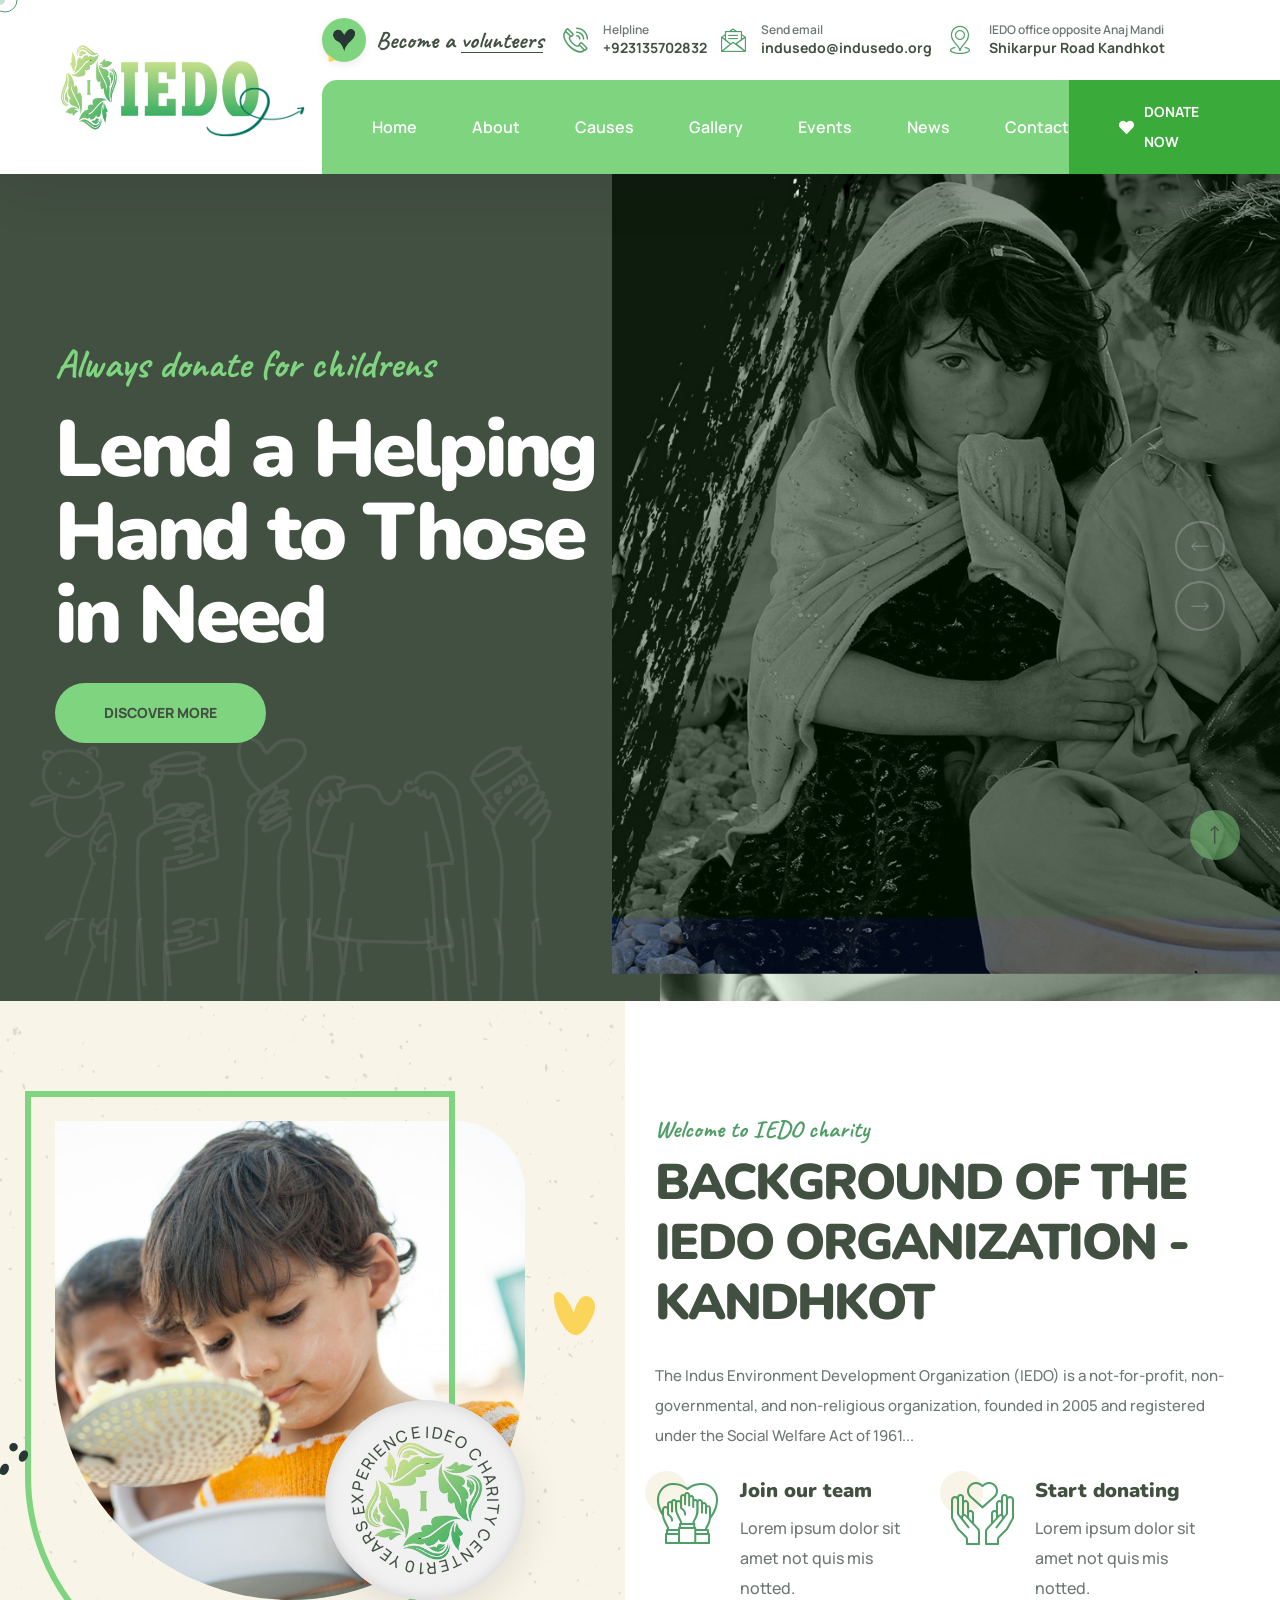
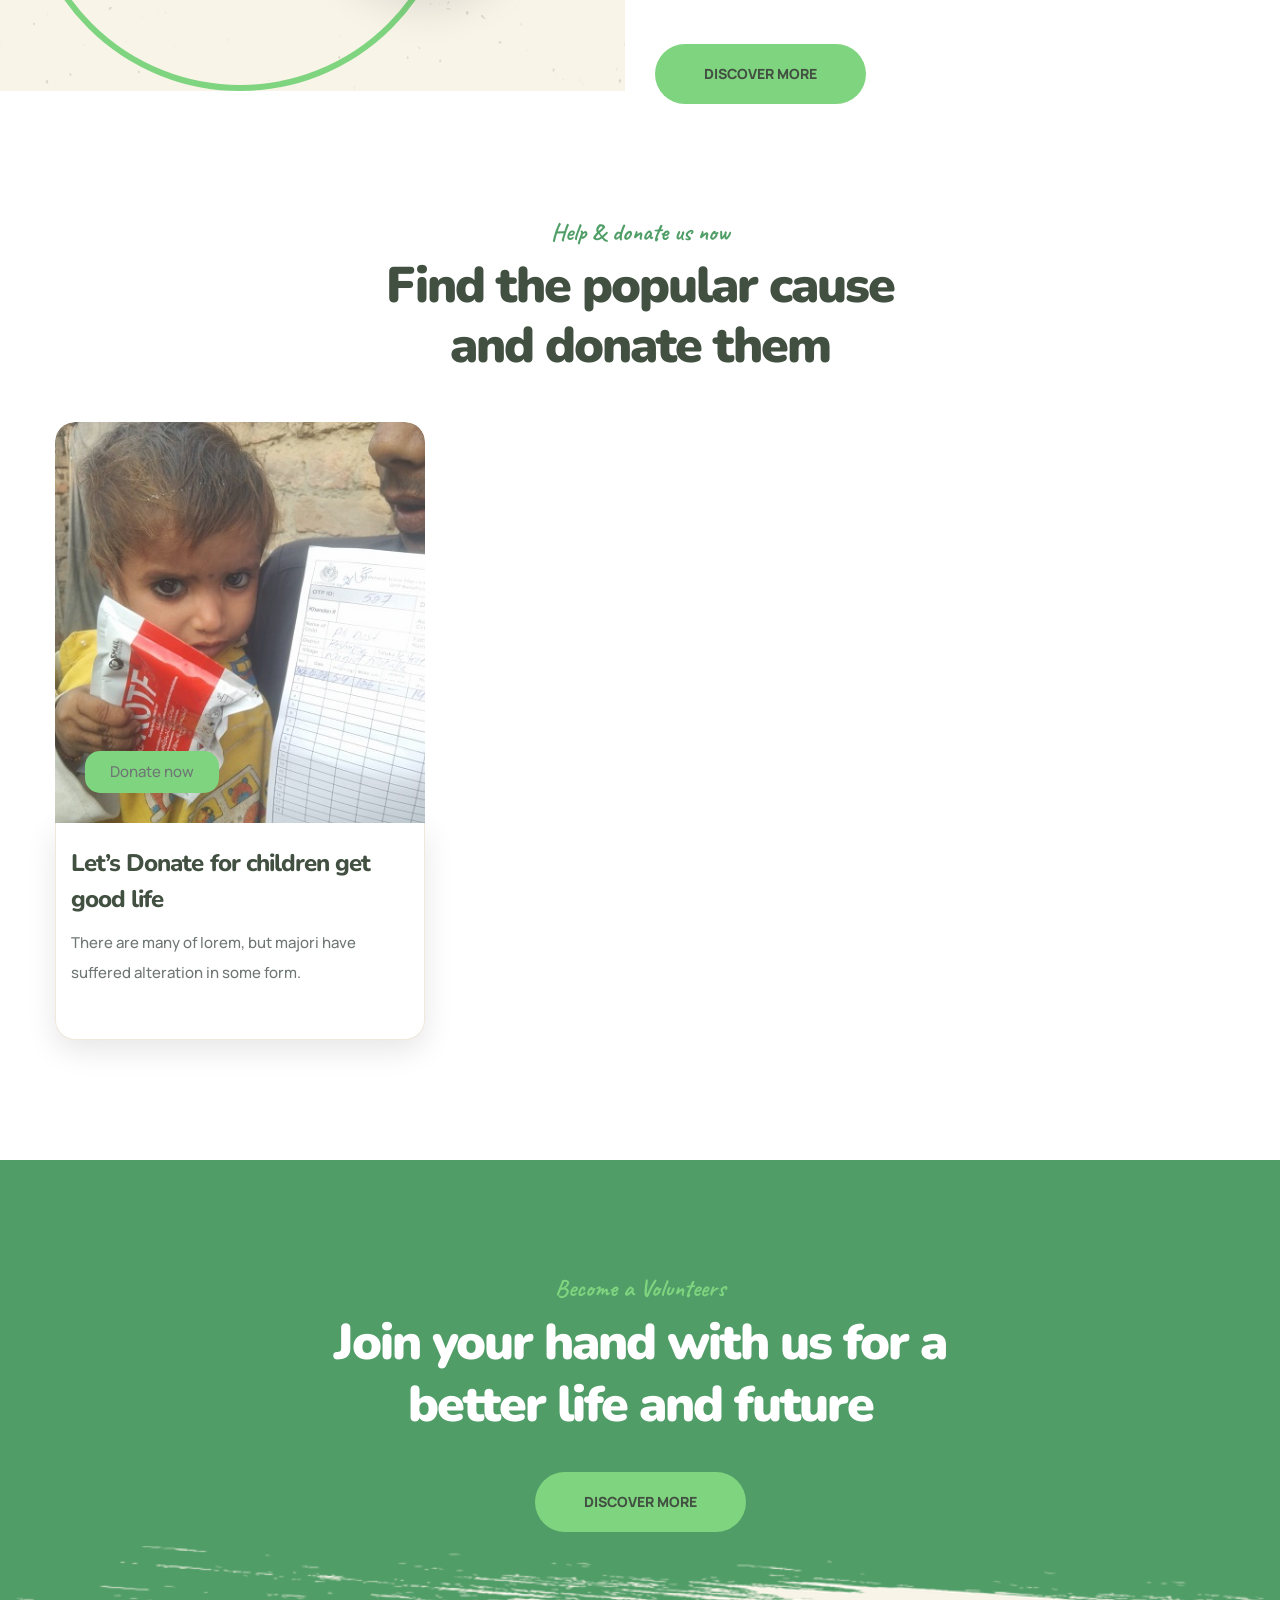
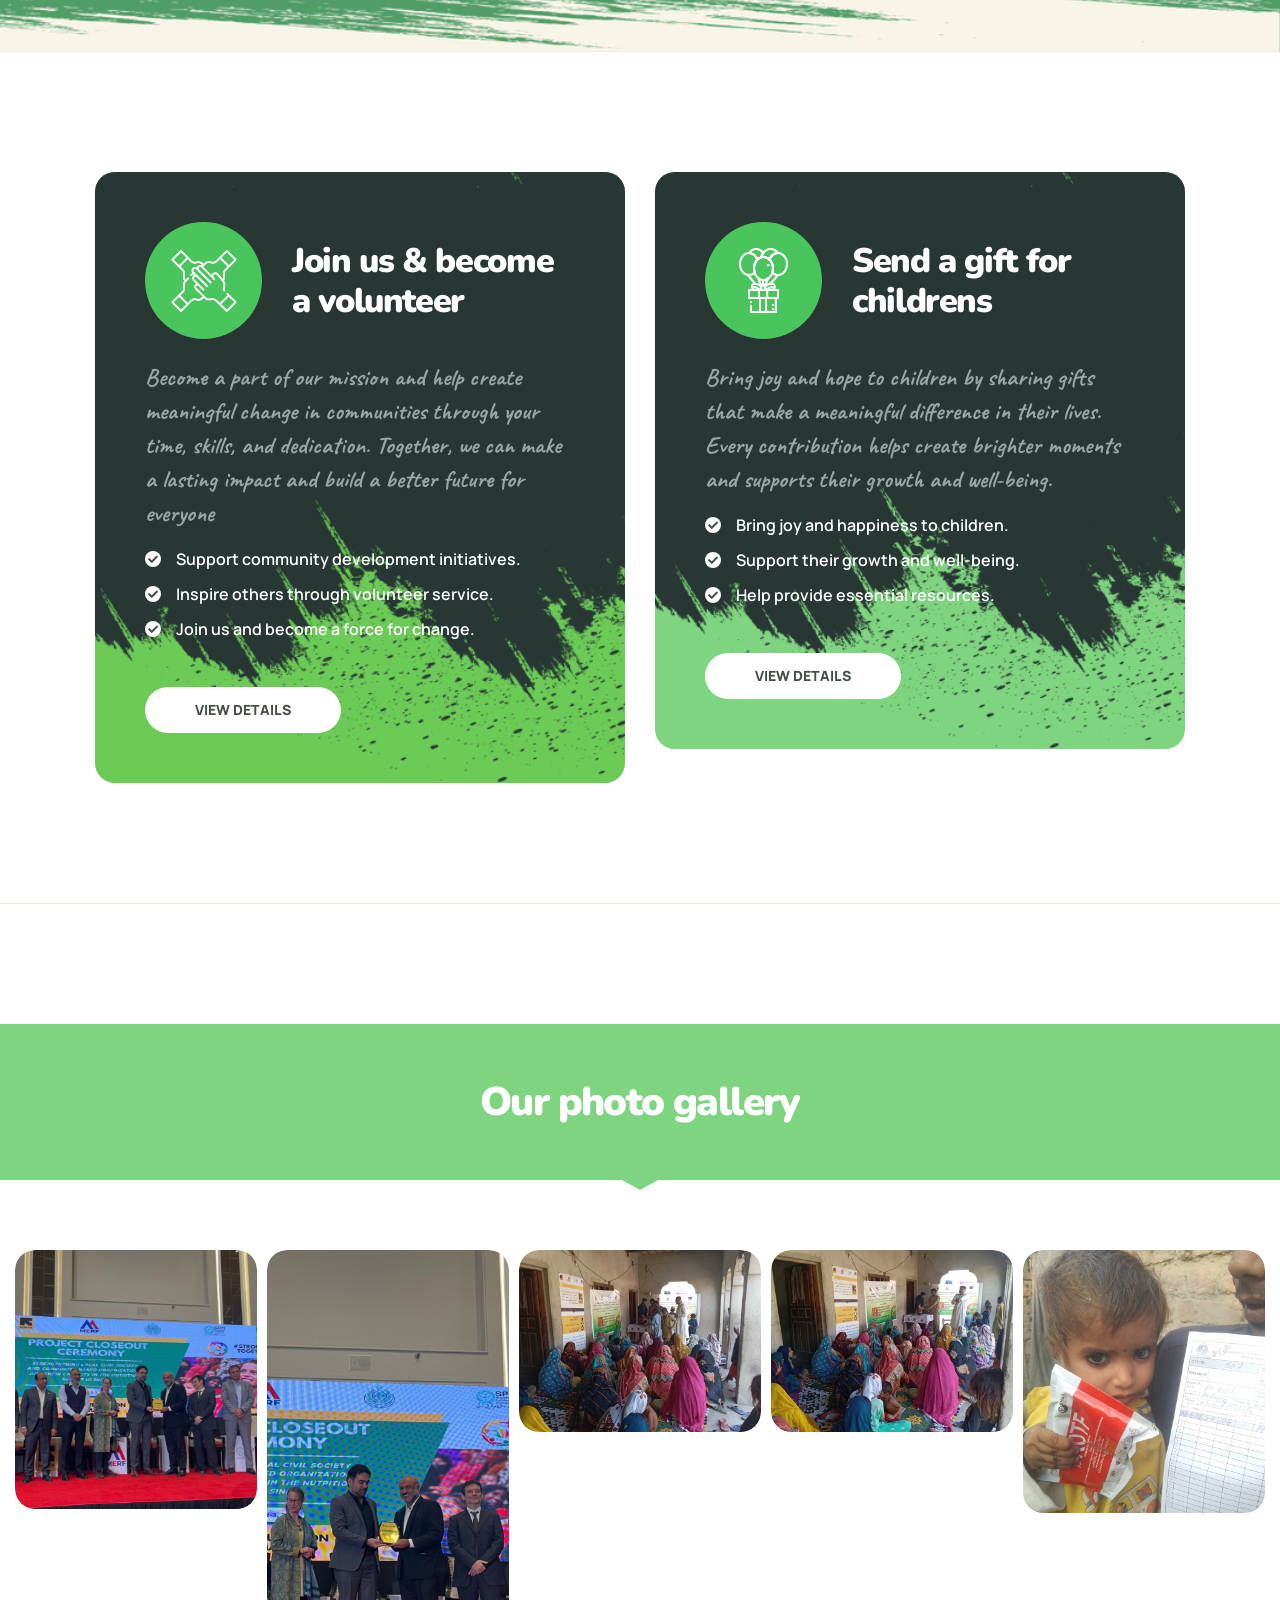
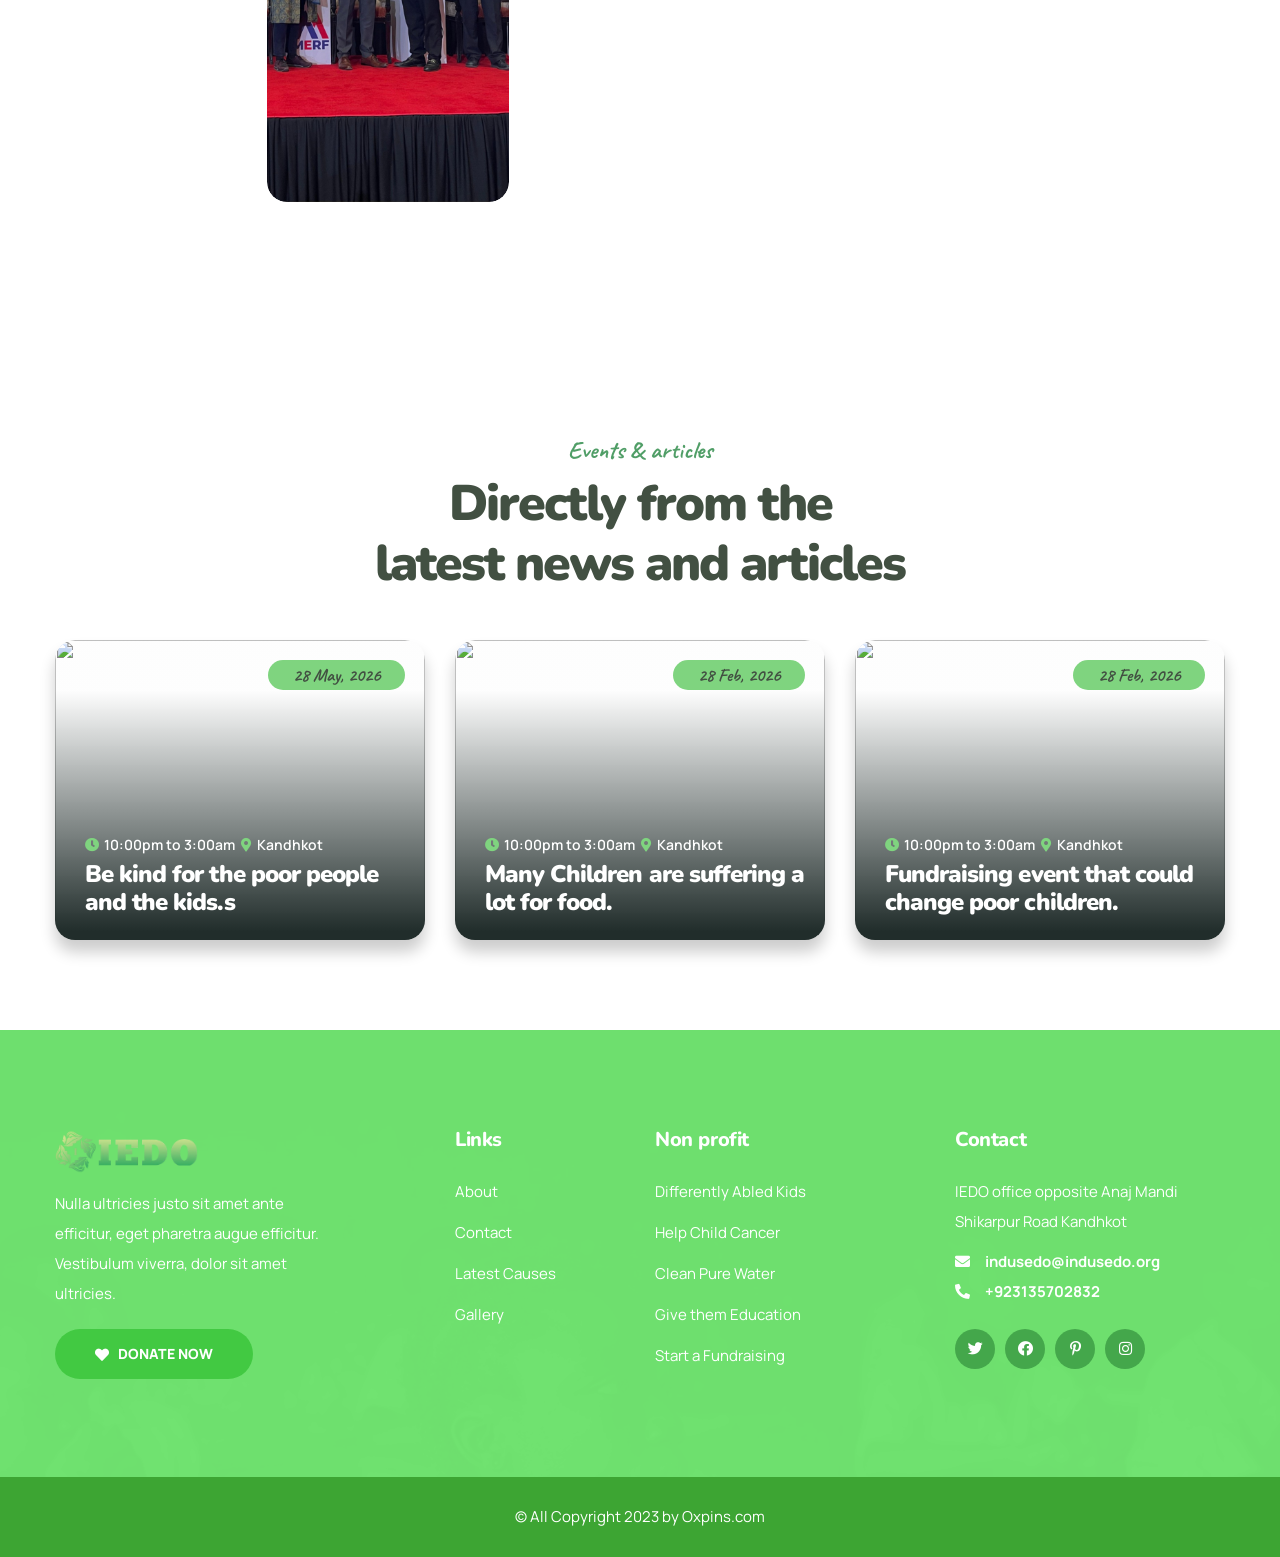
==== commit 658fc1e8: "updated" ====
--- a/index.html
+++ b/index.html
@@ -796,11 +796,11 @@
             <ul class="mobile-nav__contact list-unstyled">
                 <li>
                     <i class="fa fa-envelope"></i>
-                    <a href="mailto:needhelp@packageName__.com">needhelp@oxpins.com</a>
+                    <a href="mailto:indusedo@indusedo.org">indusedo@indusedo.org</a>
                 </li>
                 <li>
                     <i class="fa fa-phone-alt"></i>
-                    <a href="tel:666-888-0000">666 888 0000</a>
+                    <a href="tel:666-888-0000">+00923135702832</a>
                 </li>
             </ul><!-- /.mobile-nav__contact -->
             <div class="mobile-nav__top">
@@ -818,21 +818,6 @@
         <!-- /.mobile-nav__content -->
     </div>
     <!-- /.mobile-nav__wrapper -->
-
-    <div class="search-popup">
-        <div class="search-popup__overlay search-toggler"></div>
-        <!-- /.search-popup__overlay -->
-        <div class="search-popup__content">
-            <form action="#">
-                <label for="search" class="sr-only">search here</label><!-- /.sr-only -->
-                <input type="text" id="search" placeholder="Search Here..." />
-                <button type="submit" aria-label="search submit" class="thm-btn">
-                    <i class="icon-magnifying-glass"></i>
-                </button>
-            </form>
-        </div>
-        <!-- /.search-popup__content -->
-    </div>
     <!-- /.search-popup -->
 
     <a href="#" data-target="html" class="scroll-to-target scroll-to-top"><i class="icon-up-arrow"></i></a>
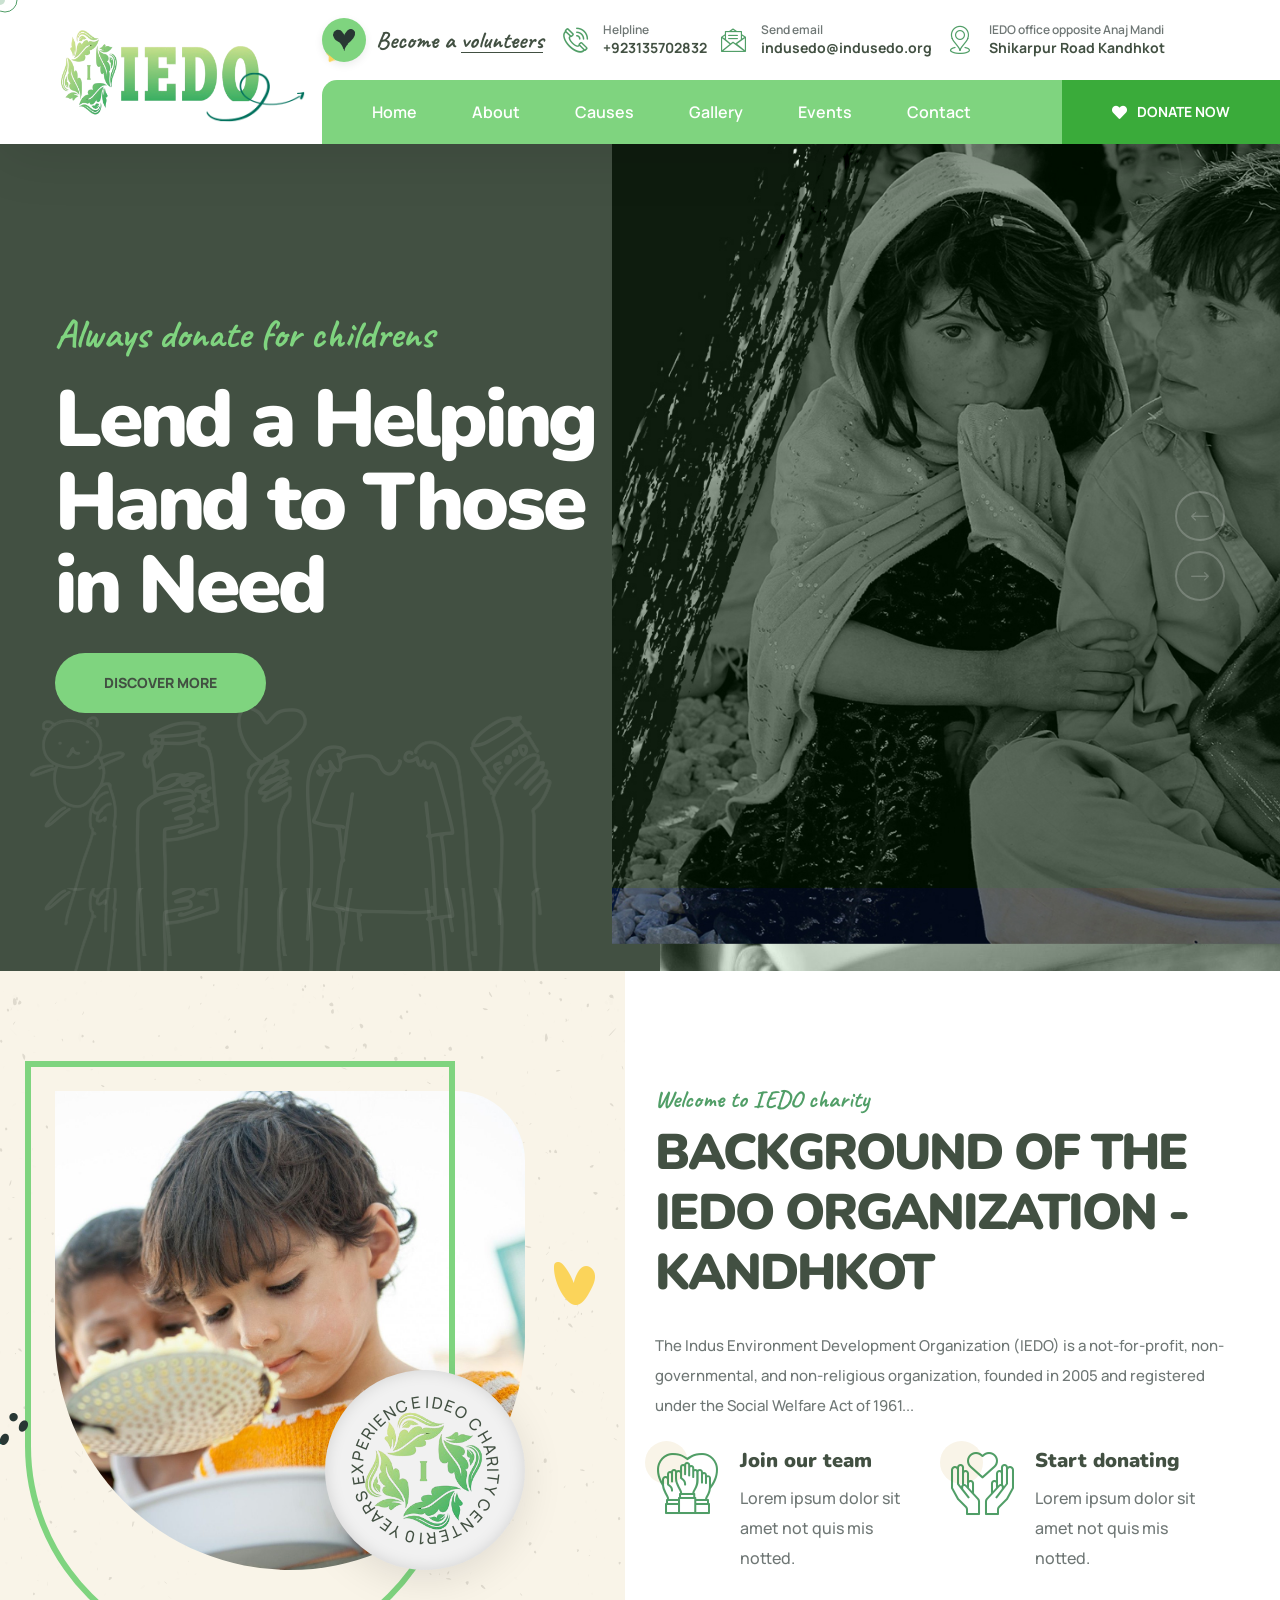
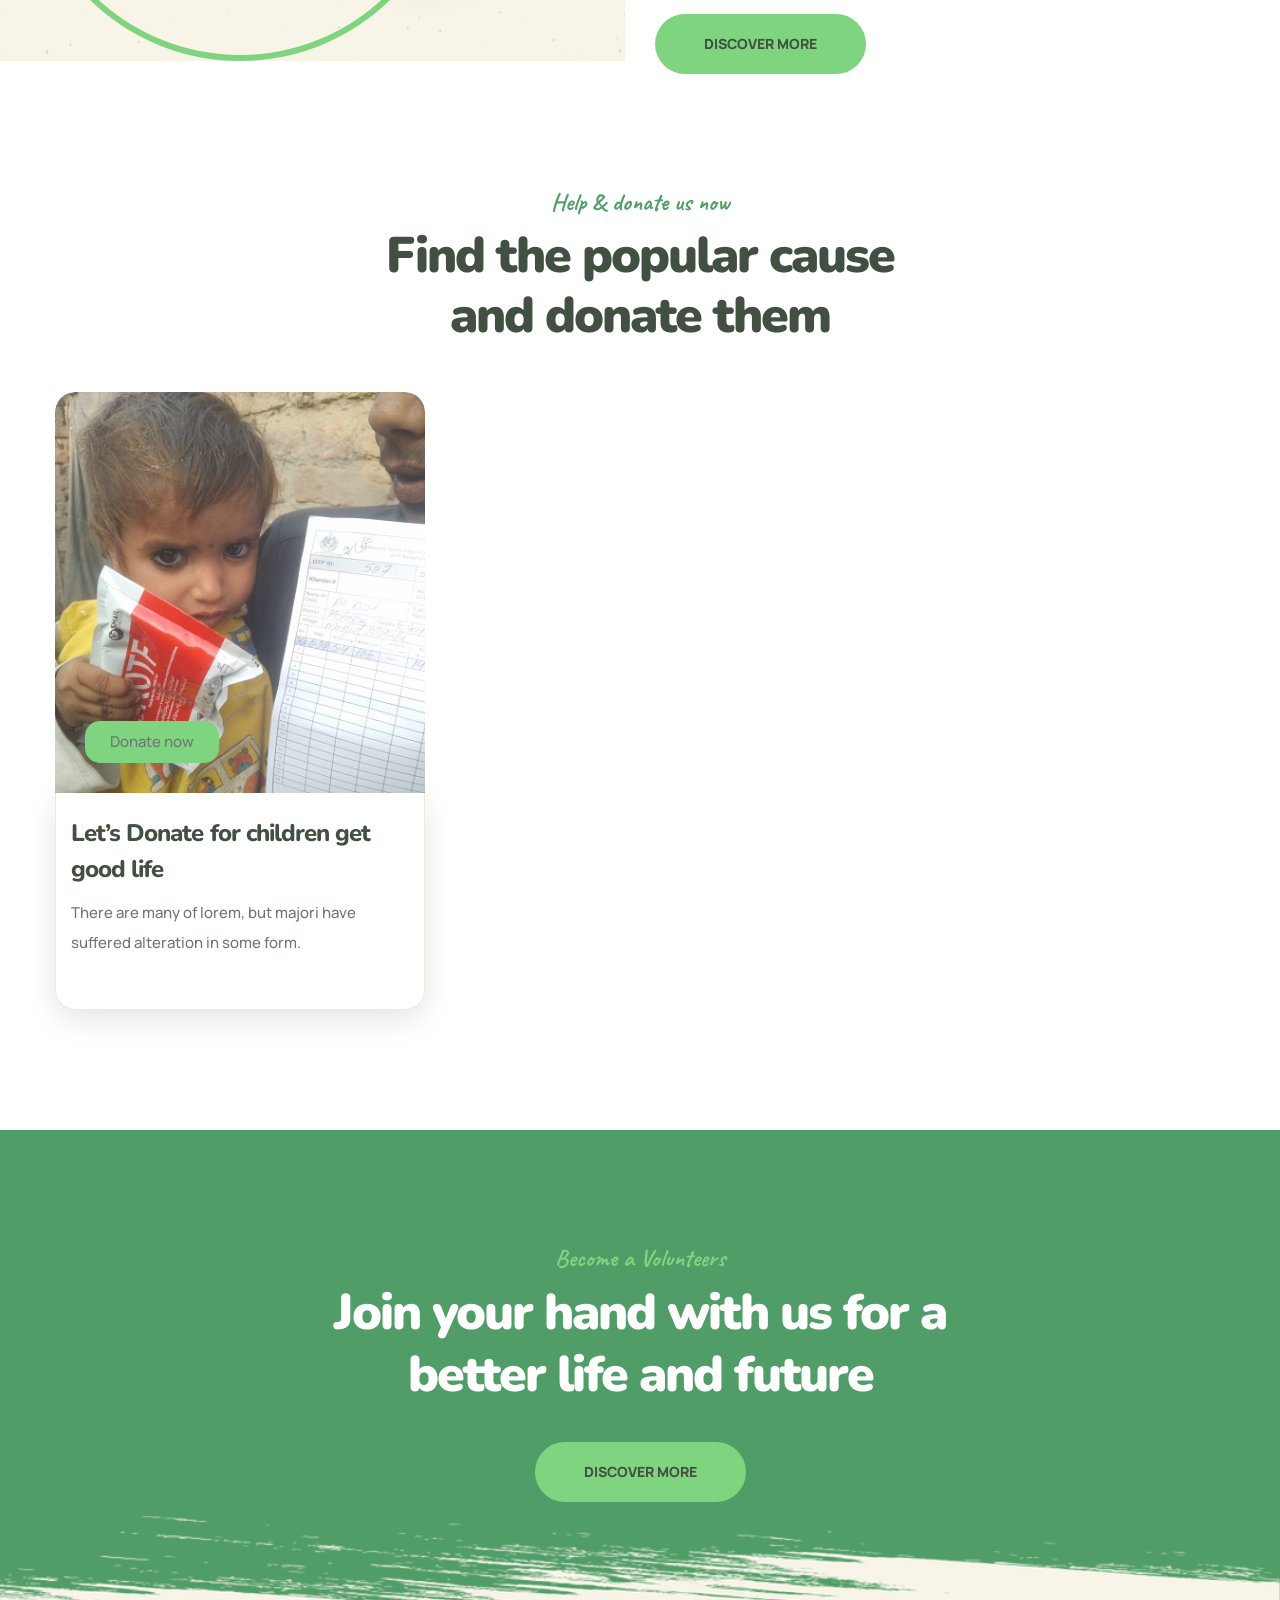
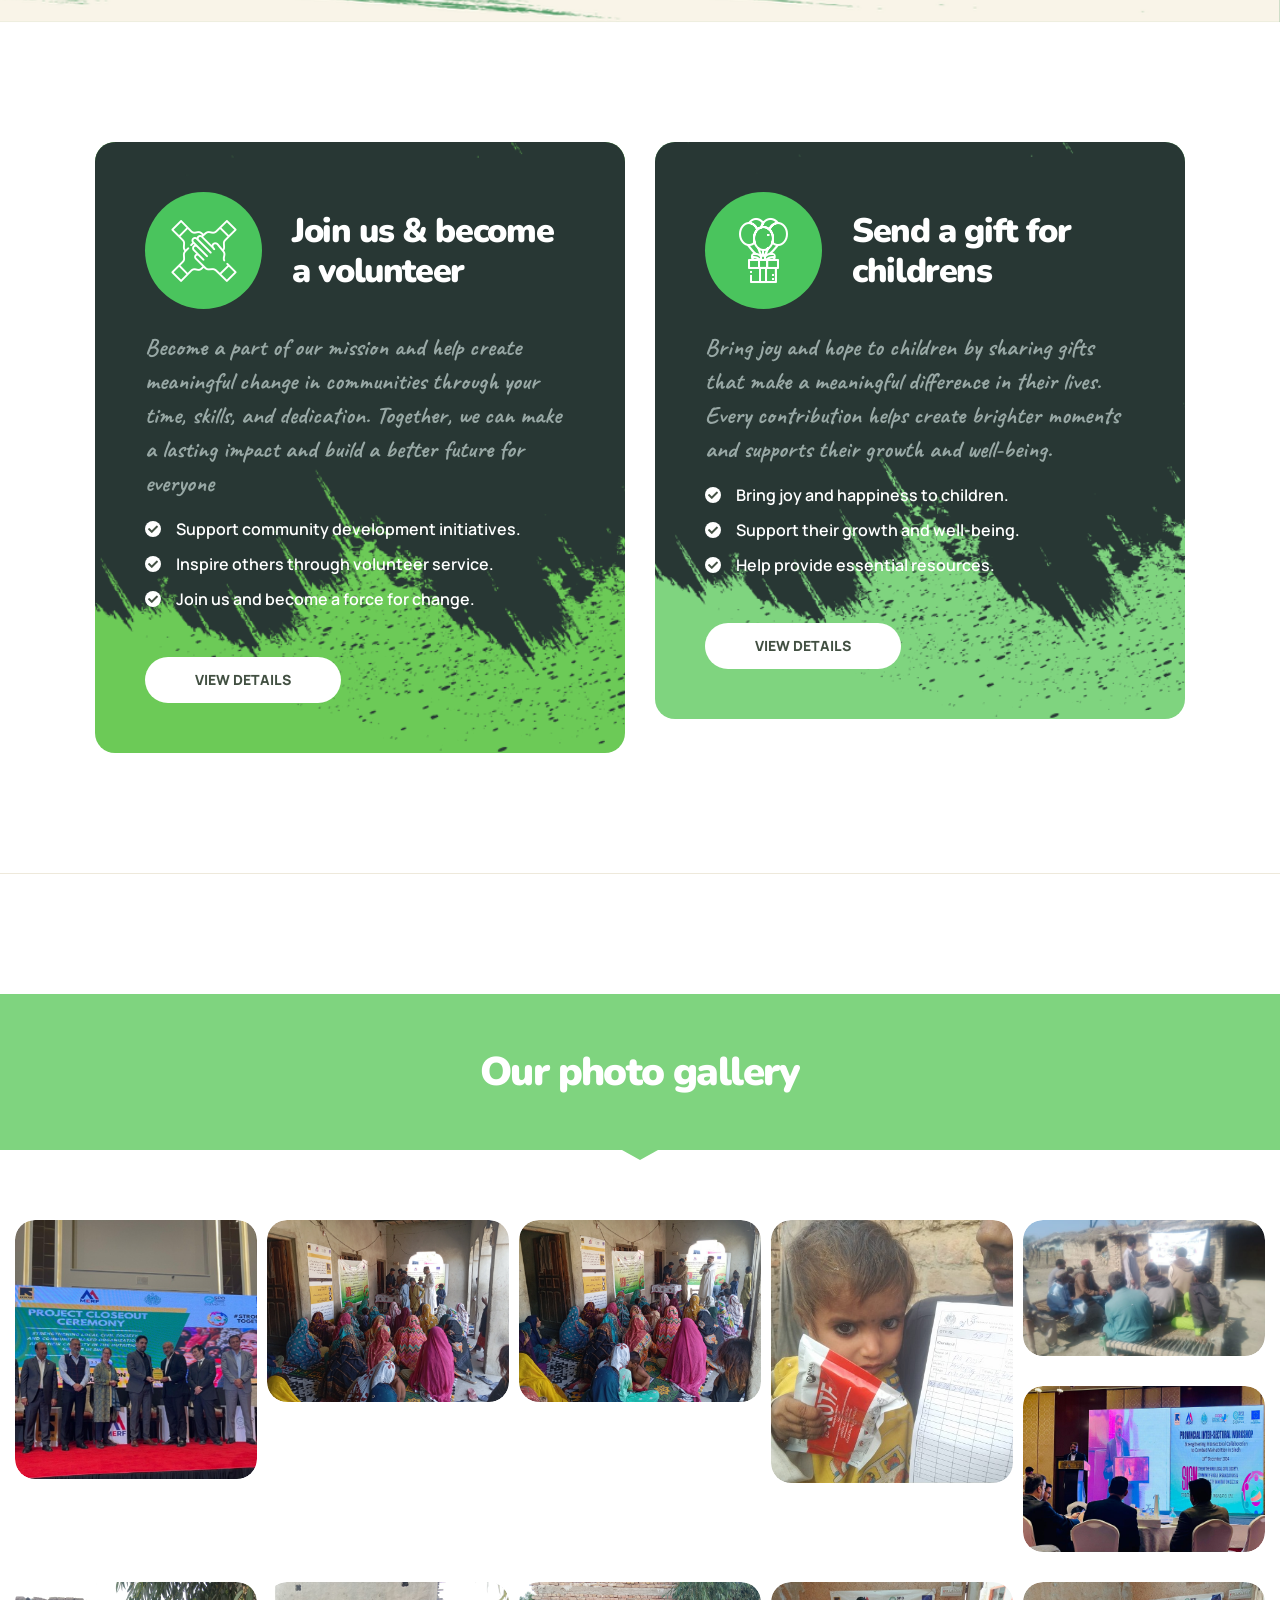
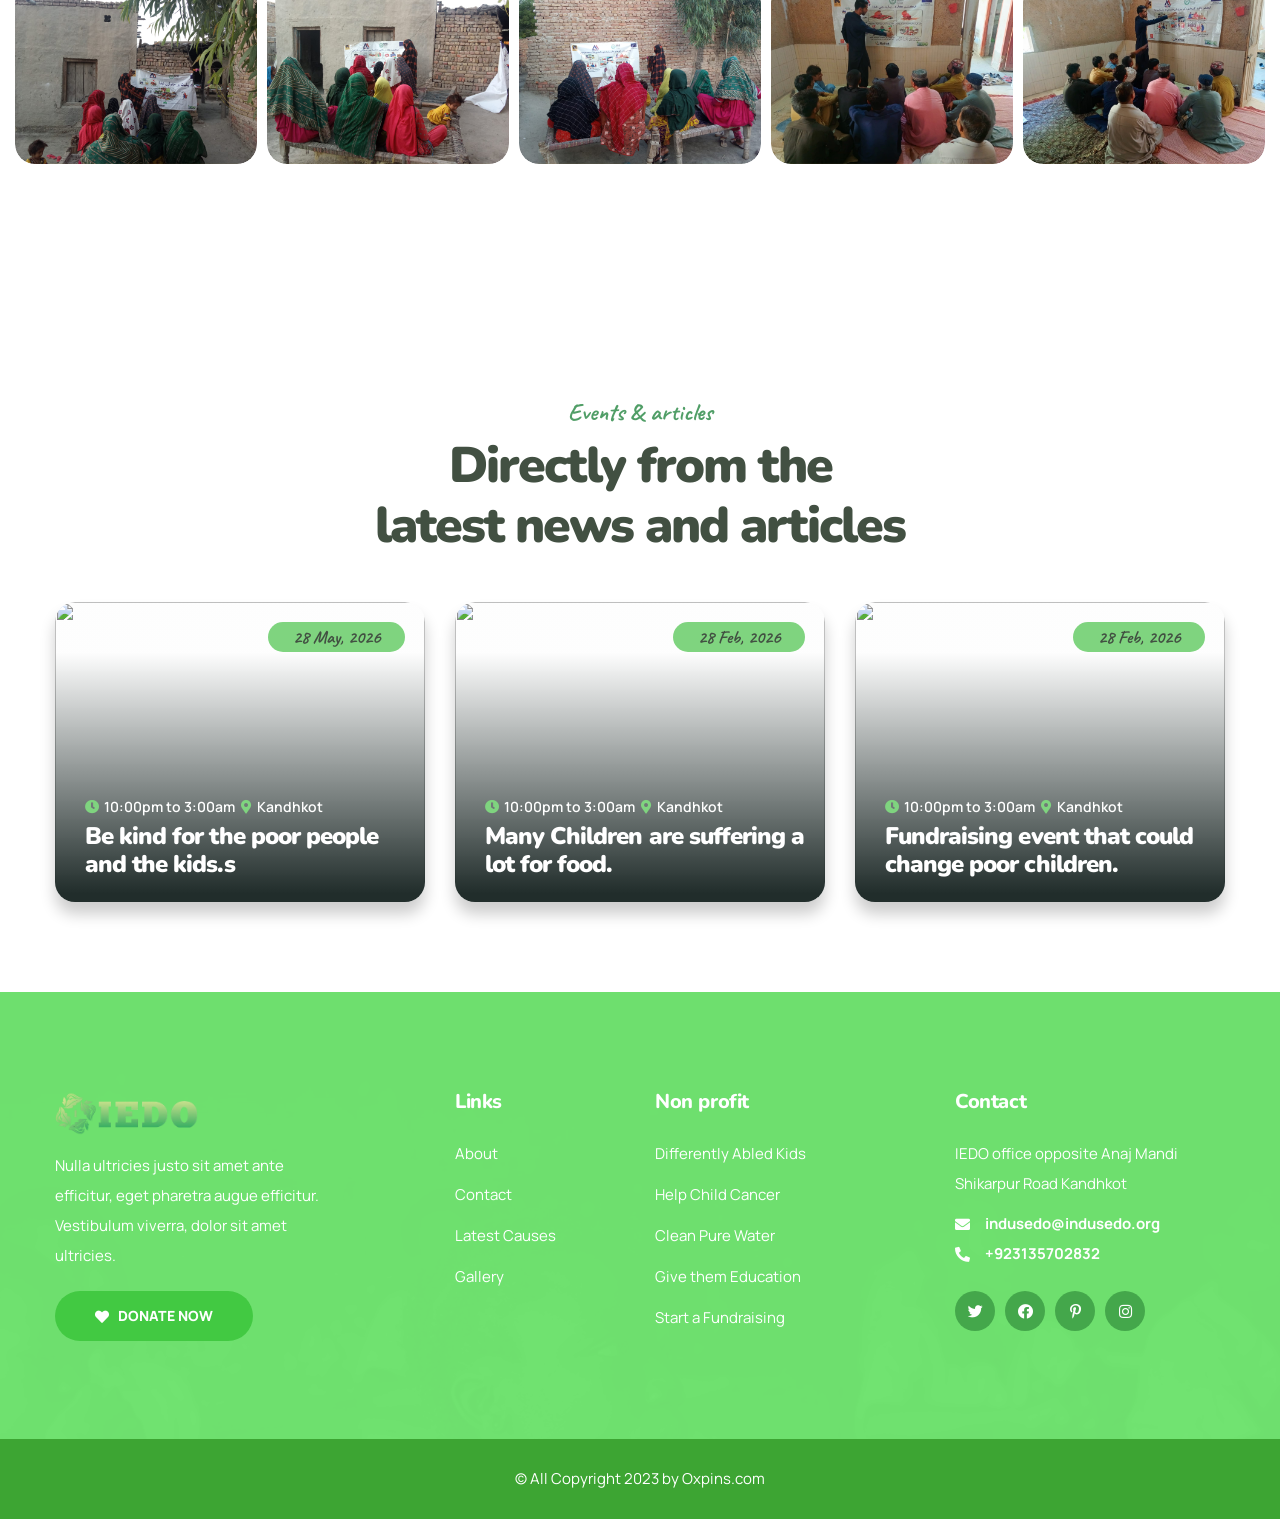
==== commit 8385f5ea: "updated" ====
--- a/index.html
+++ b/index.html
@@ -157,11 +157,6 @@
 
                                          <li>
                                             <a href="events.html">Events</a>
-                                        </li>
-
-
-                                         <li>
-                                            <a href="news.html">News</a>
                                         </li>
                                       
                                         <li>
@@ -576,12 +571,7 @@
                                 <a href="assets/images/gallery/img1.jpeg" class="img-popup"></a>
                             </div>
                         </li>
-                        <li class="gallery-one__single wow fadeInUp" data-wow-delay="200ms">
-                            <div class="gallery-one__img">
-                                <img src="assets/images/gallery/img2.jpeg" alt="">
-                                <a href="assets/images/gallery/img2.jpeg" class="img-popup"></a>
-                            </div>
-                        </li>
+                       
                         <li class="gallery-one__single wow fadeInUp" data-wow-delay="300ms">
                             <div class="gallery-one__img">
                                 <img src="assets/images/gallery/img3.jpeg" alt="">
@@ -606,7 +596,59 @@
                             </div>
                         </li>
 
-
+                           <li class="gallery-one__single wow fadeInUp" data-wow-delay="300ms">
+                            <div class="gallery-one__img">
+                                <img src="assets/images/gallery/gallery1.jpeg" alt="">
+                                <a href="assets/images/gallery/gallery1.jpeg" class="img-popup"></a>
+                            </div>
+                        </li>
+
+                           <li class="gallery-one__single wow fadeInUp" data-wow-delay="300ms">
+                            <div class="gallery-one__img">
+                                <img src="assets/images/gallery/gallery2.jpeg" alt="">
+                                <a href="assets/images/gallery/gallery2.jpeg" class="img-popup"></a>
+                            </div>
+                        </li>
+
+
+                           <li class="gallery-one__single wow fadeInUp" data-wow-delay="300ms">
+                            <div class="gallery-one__img">
+                                <img src="assets/images/gallery/gallery3.jpeg" alt="">
+                                <a href="assets/images/gallery/gallery3.jpeg" class="img-popup"></a>
+                            </div>
+                        </li>
+
+
+                           <li class="gallery-one__single wow fadeInUp" data-wow-delay="300ms">
+                            <div class="gallery-one__img">
+                                <img src="assets/images/gallery/gallery5.jpeg" alt="">
+                                <a href="assets/images/gallery/gallery5.jpeg" class="img-popup"></a>
+                            </div>
+                        </li>
+
+
+                           <li class="gallery-one__single wow fadeInUp" data-wow-delay="300ms">
+                            <div class="gallery-one__img">
+                                <img src="assets/images/gallery/gallery6.jpeg" alt="">
+                                <a href="assets/images/gallery/gallery6.jpeg" class="img-popup"></a>
+                            </div>
+                        </li>
+
+
+                           <li class="gallery-one__single wow fadeInUp" data-wow-delay="300ms">
+                            <div class="gallery-one__img">
+                                <img src="assets/images/gallery/gallery7.jpeg" alt="">
+                                <a href="assets/images/gallery/gallery7.jpeg" class="img-popup"></a>
+                            </div>
+                        </li>
+
+
+                           <li class="gallery-one__single wow fadeInUp" data-wow-delay="300ms">
+                            <div class="gallery-one__img">
+                                <img src="assets/images/gallery/gallery8.jpeg" alt="">
+                                <a href="assets/images/gallery/gallery8.jpeg" class="img-popup"></a>
+                            </div>
+                        </li>
                     </ul>
                 </div>
             </div>
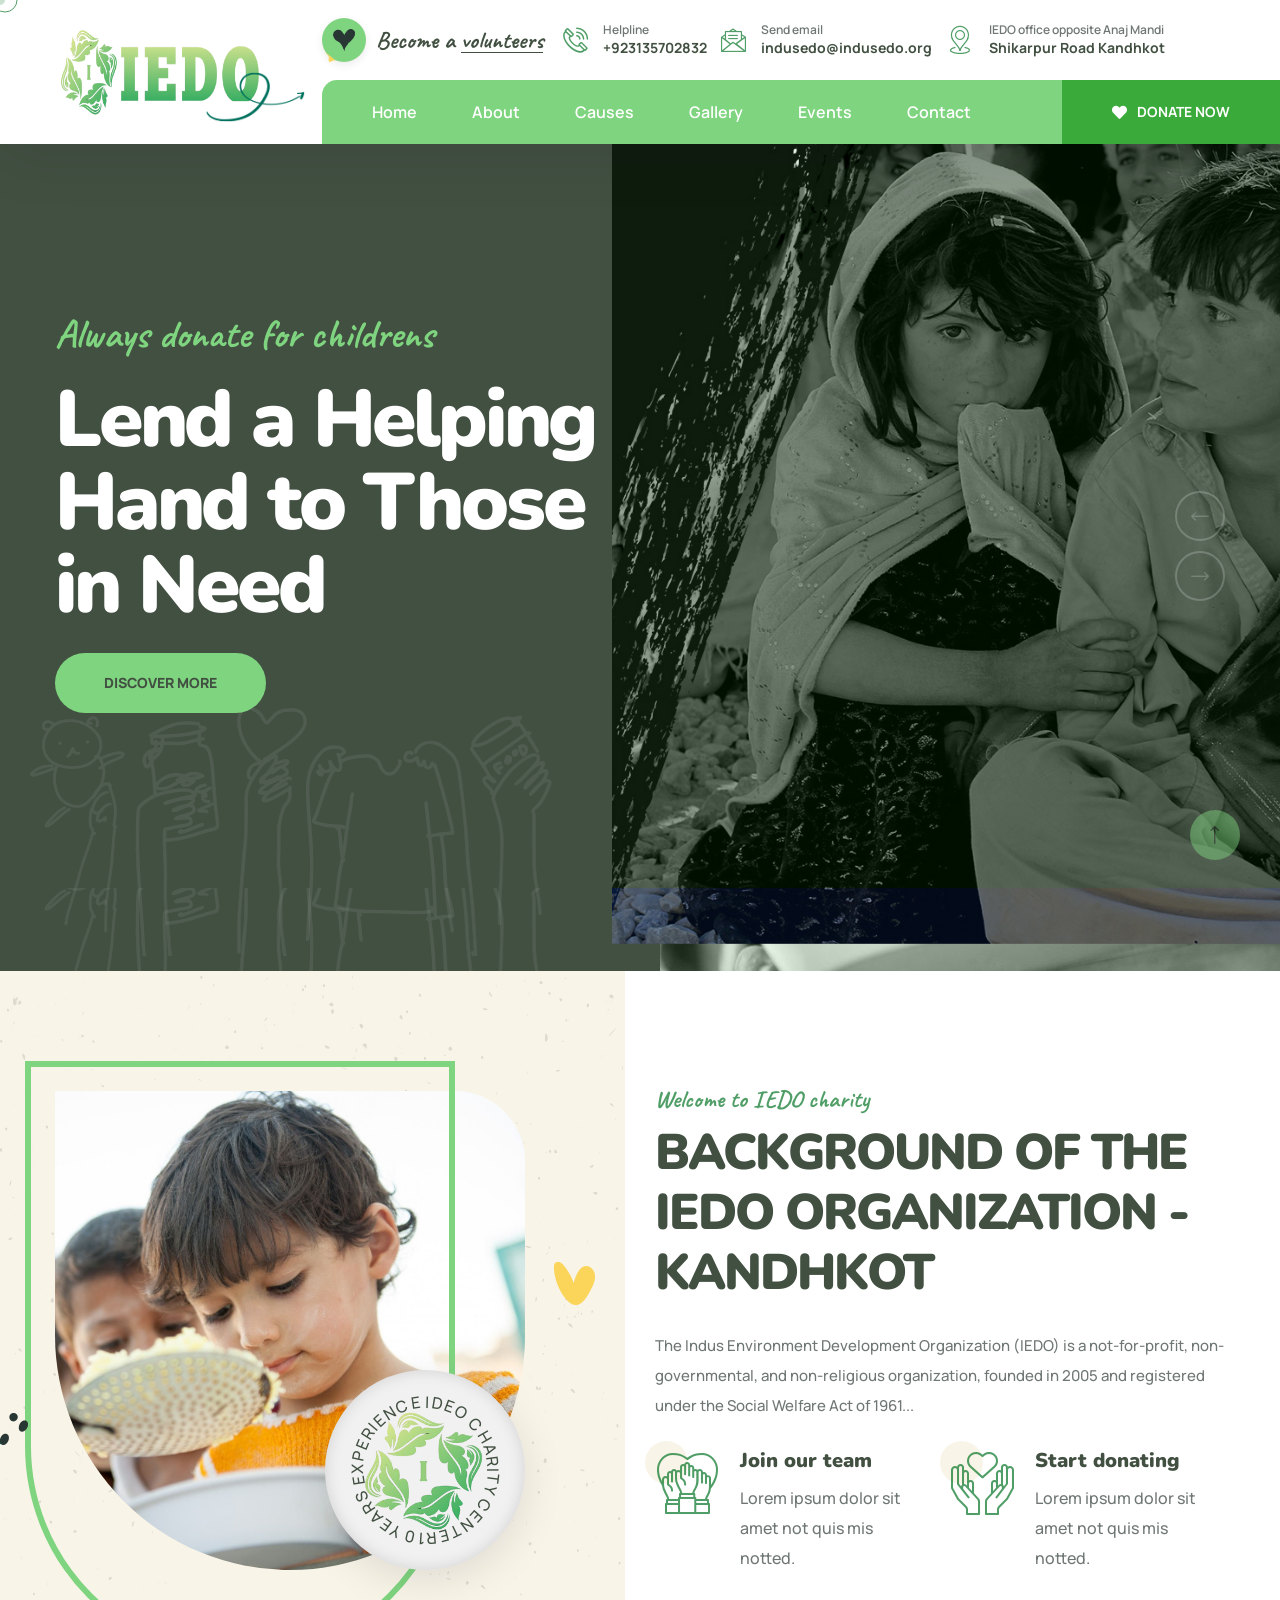
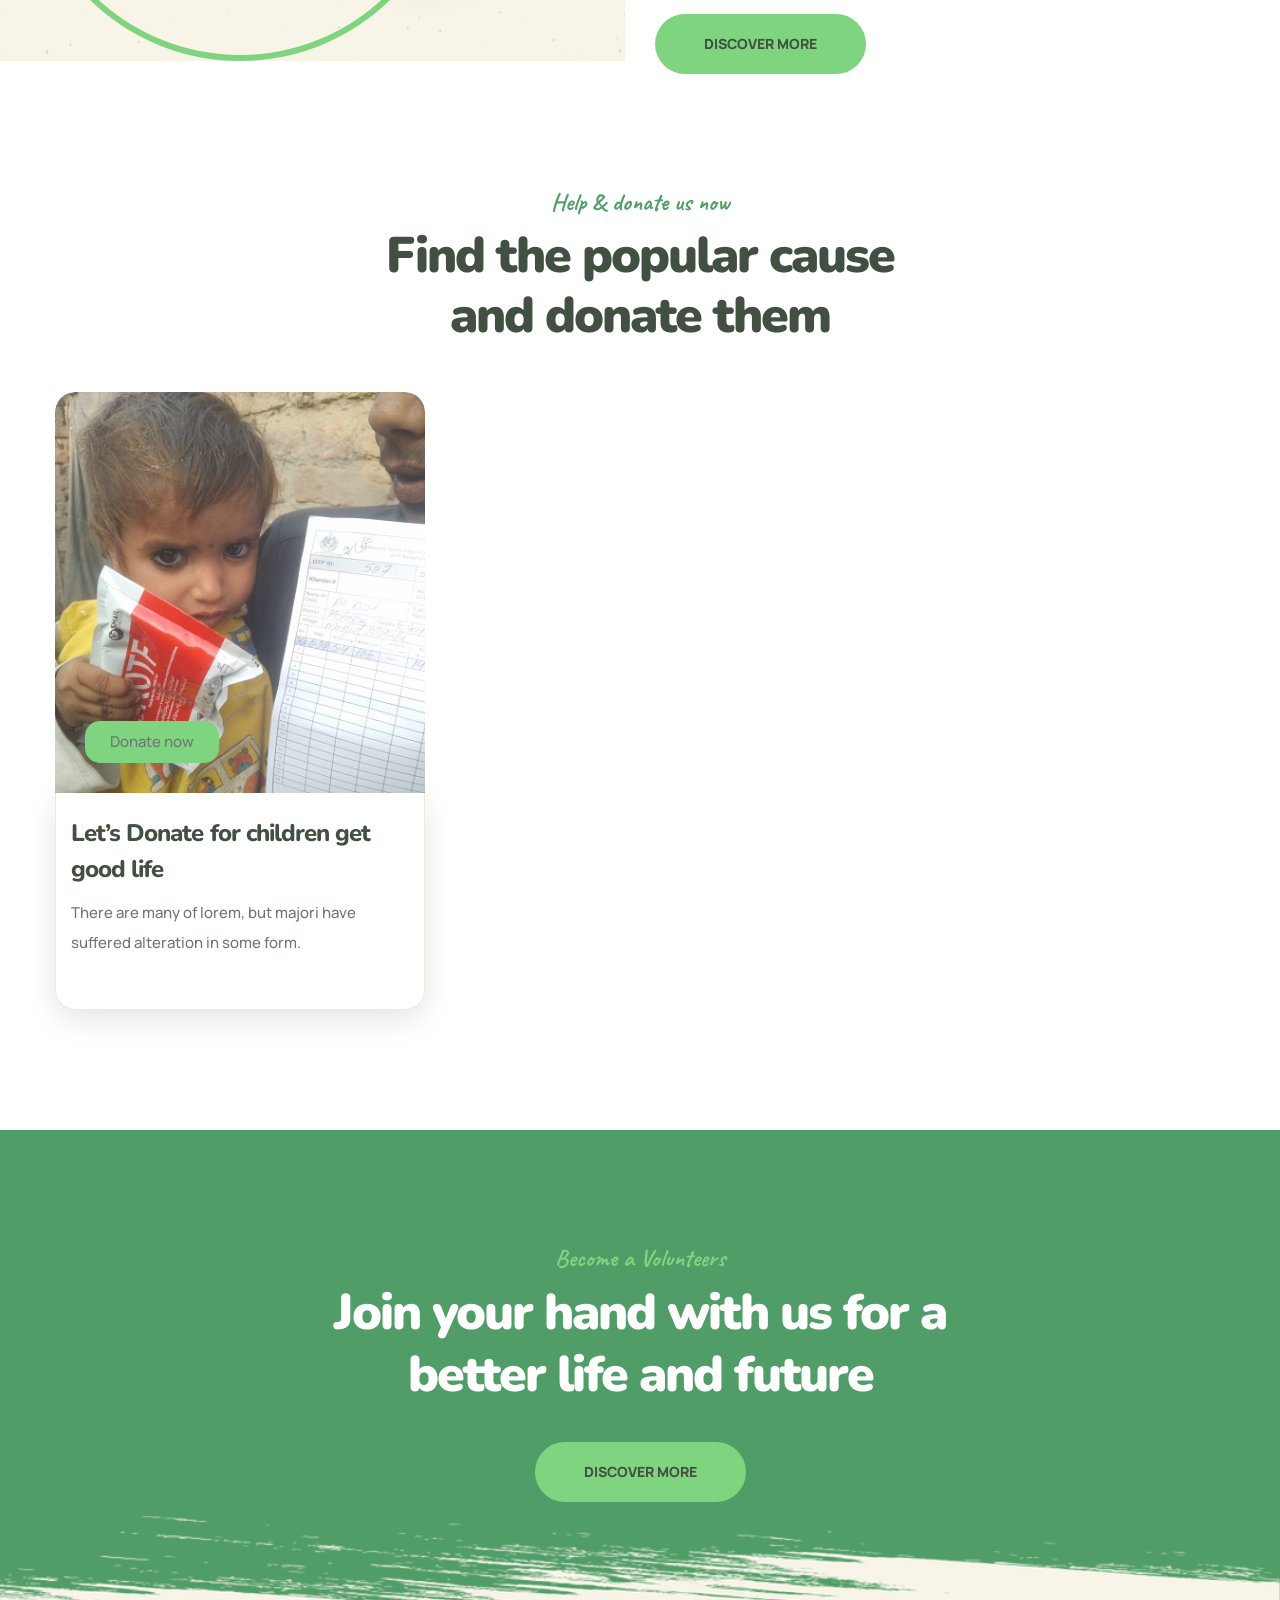
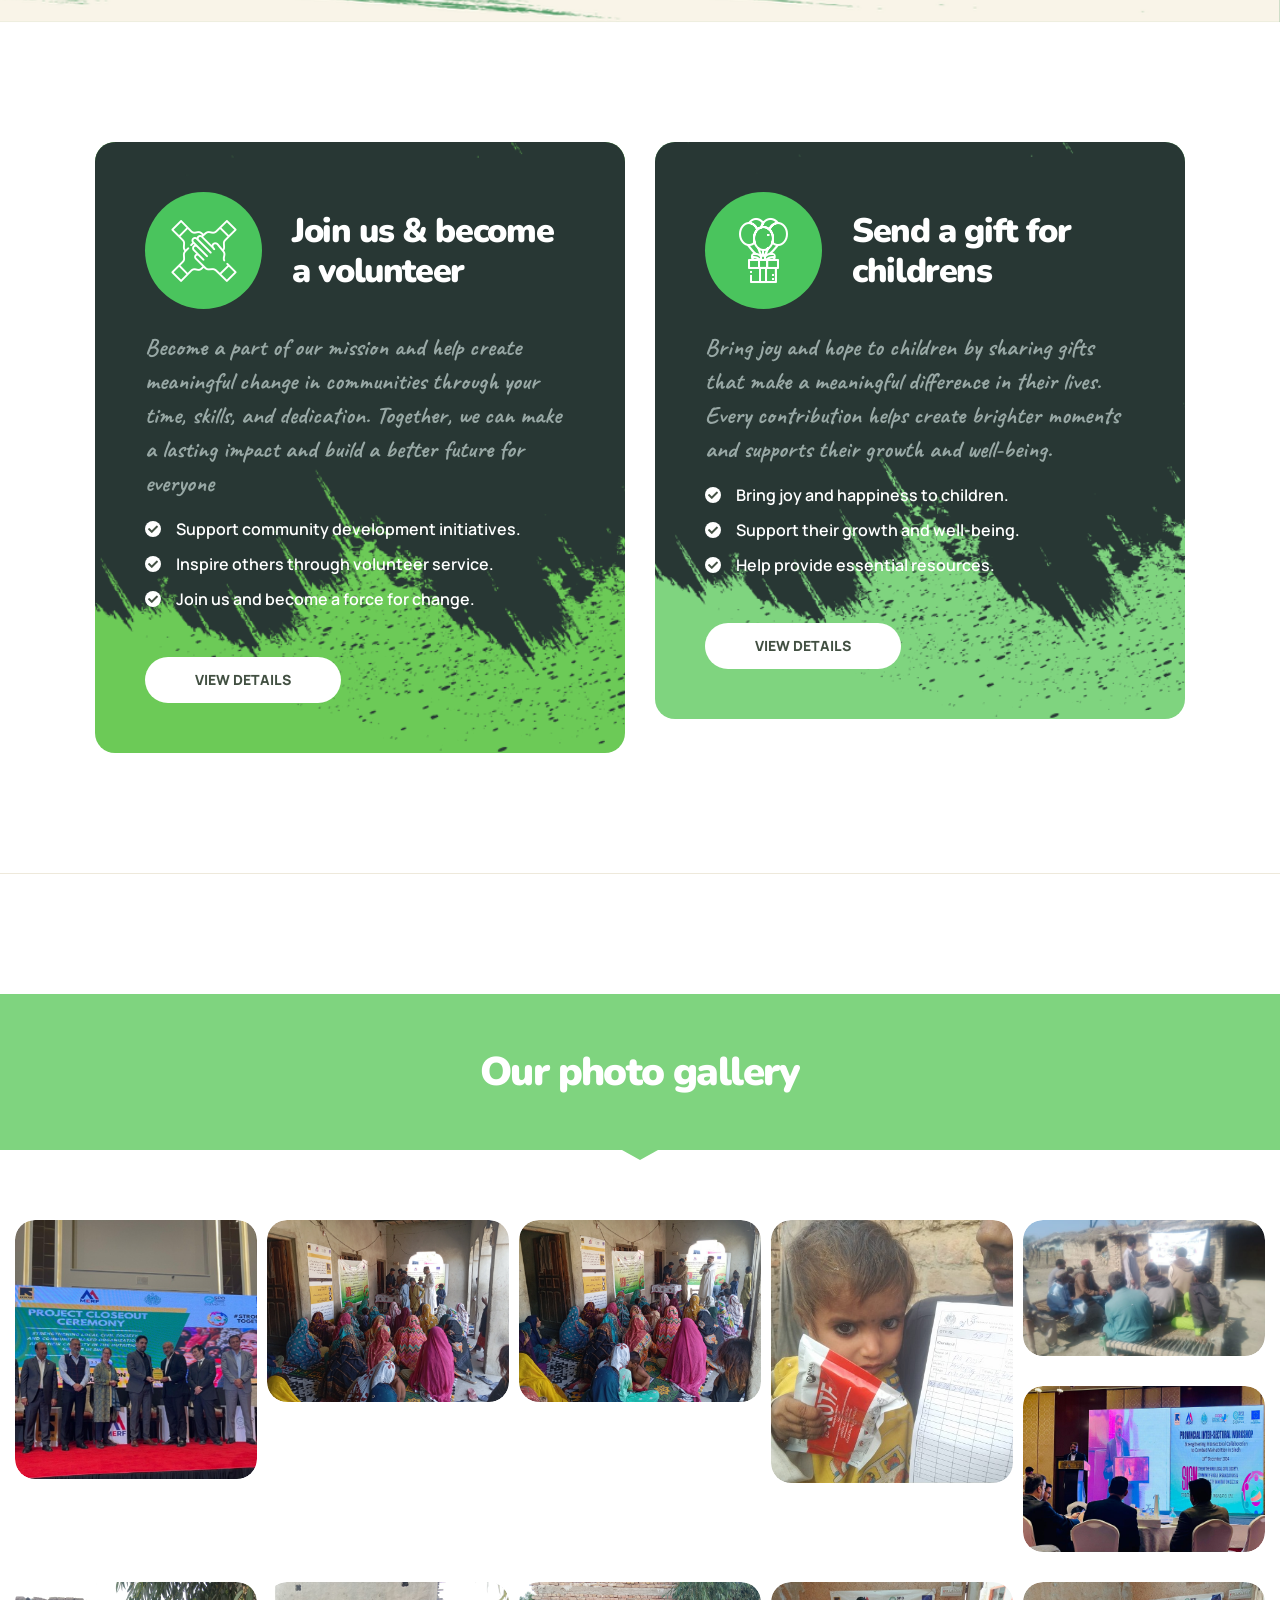
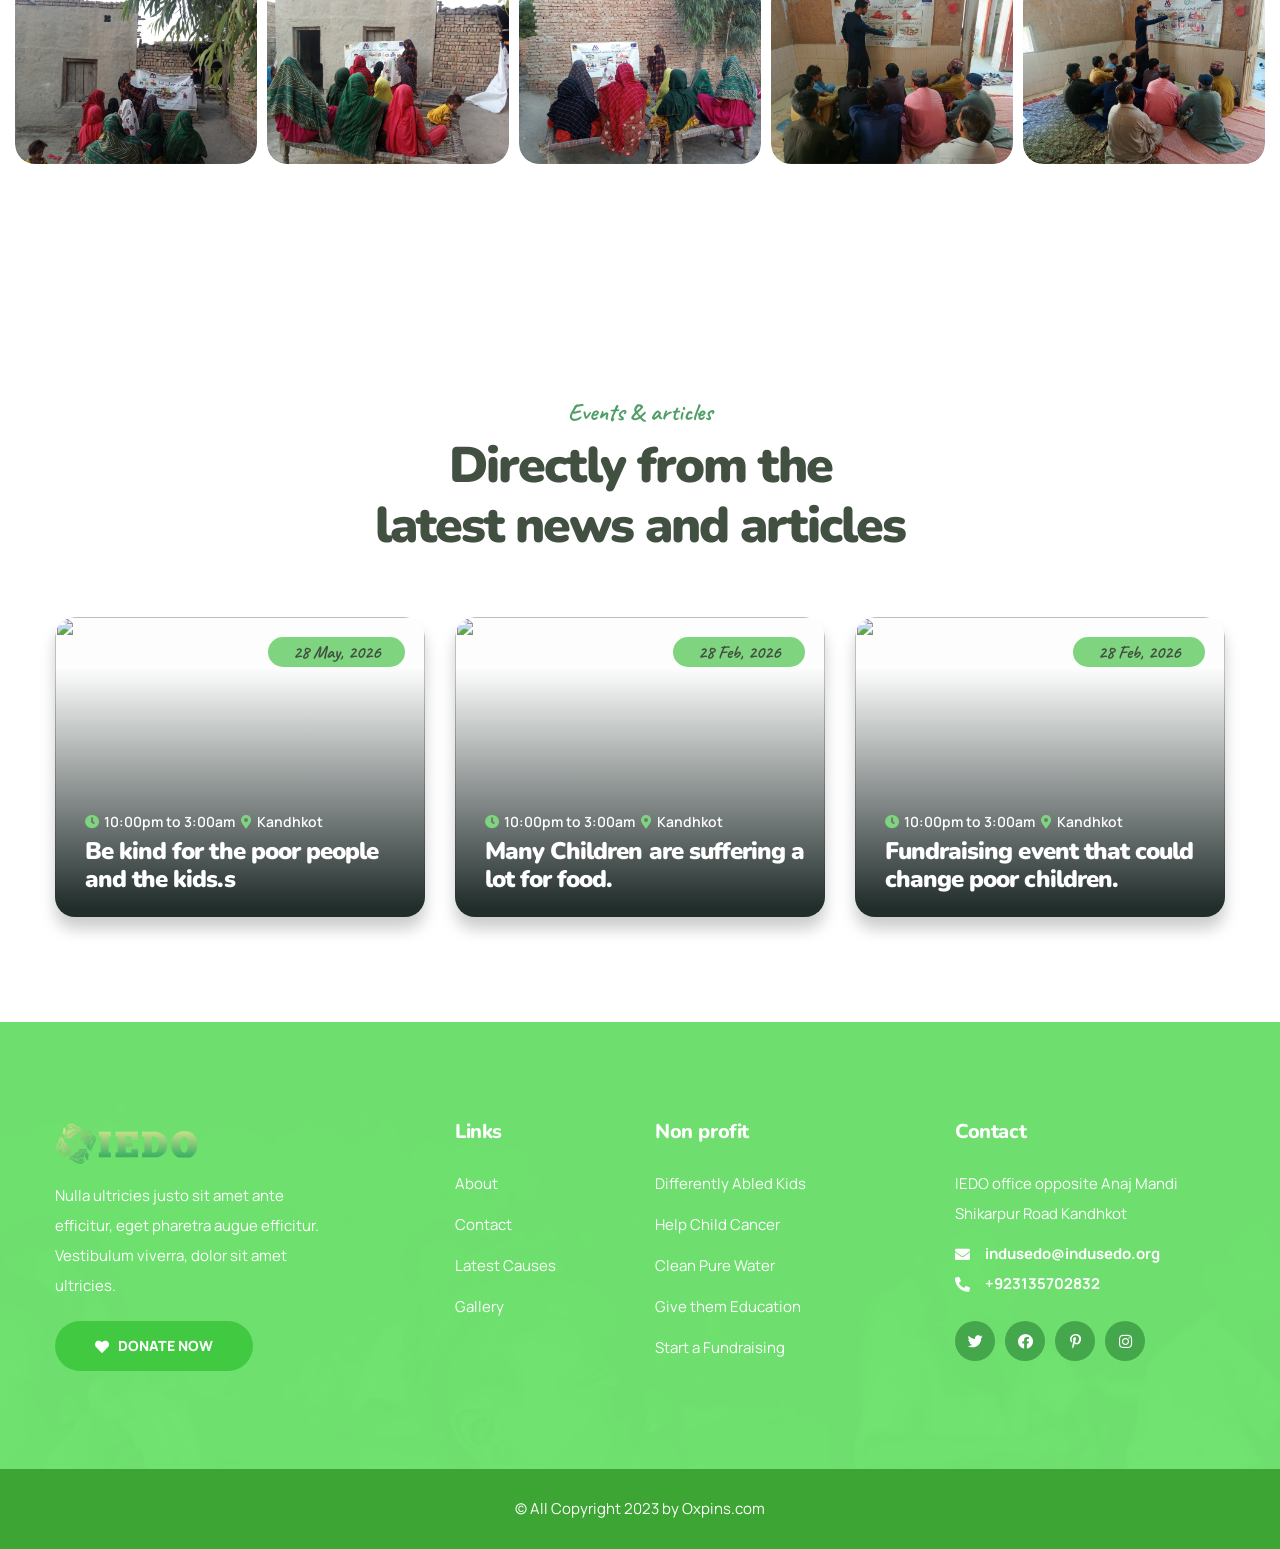
==== commit da8472e0: "updated" ====
--- a/index.html
+++ b/index.html
@@ -46,25 +46,24 @@
     <link rel="stylesheet" href="assets/vendors/vegas/vegas.min.css" />
     <link rel="stylesheet" href="assets/vendors/jquery-ui/jquery-ui.css" />
     <link rel="stylesheet" href="assets/vendors/timepicker/timePicker.css" />
-
     <!-- template styles -->
     <link rel="stylesheet" href="assets/css/oxpins.css" />
+
+    <style>
+        #article-section{
+            padding: 15px;
+        }
+    </style>
 </head>
 
 <body class="custom-cursor">
 
     <div class="custom-cursor__cursor"></div>
     <div class="custom-cursor__cursor-two"></div>
-
-
-
-
-
     <div class="preloader">
         <div class="preloader__image"></div>
     </div>
     <!-- /.preloader -->
-
 
     <div class="page-wrapper">
         <header class="main-header">
@@ -665,7 +664,7 @@
                     </h2>
                 </div>
                  <div class="row">
-                    <div class="col-xl-4 col-lg-6 col-md-6">
+                    <div class="col-xl-4 col-lg-6 col-md-6" id="article-section">
                         <!--Events One Single Start-->
                         <div class="events-one__single">
                             <div class="events-one__img">
@@ -684,7 +683,7 @@
                         </div>
                         <!--Events One Single End-->
                     </div>
-                    <div class="col-xl-4 col-lg-6 col-md-6">
+                    <div class="col-xl-4 col-lg-6 col-md-6" id="article-section">
                         <!--Events One Single Start-->
                         <div class="events-one__single">
                             <div class="events-one__img">
@@ -703,7 +702,7 @@
                         </div>
                         <!--Events One Single End-->
                     </div>
-                    <div class="col-xl-4 col-lg-6 col-md-6">
+                    <div class="col-xl-4 col-lg-6 col-md-6" id="article-section">
                         <!--Events One Single Start-->
                         <div class="events-one__single">
                             <div class="events-one__img">
